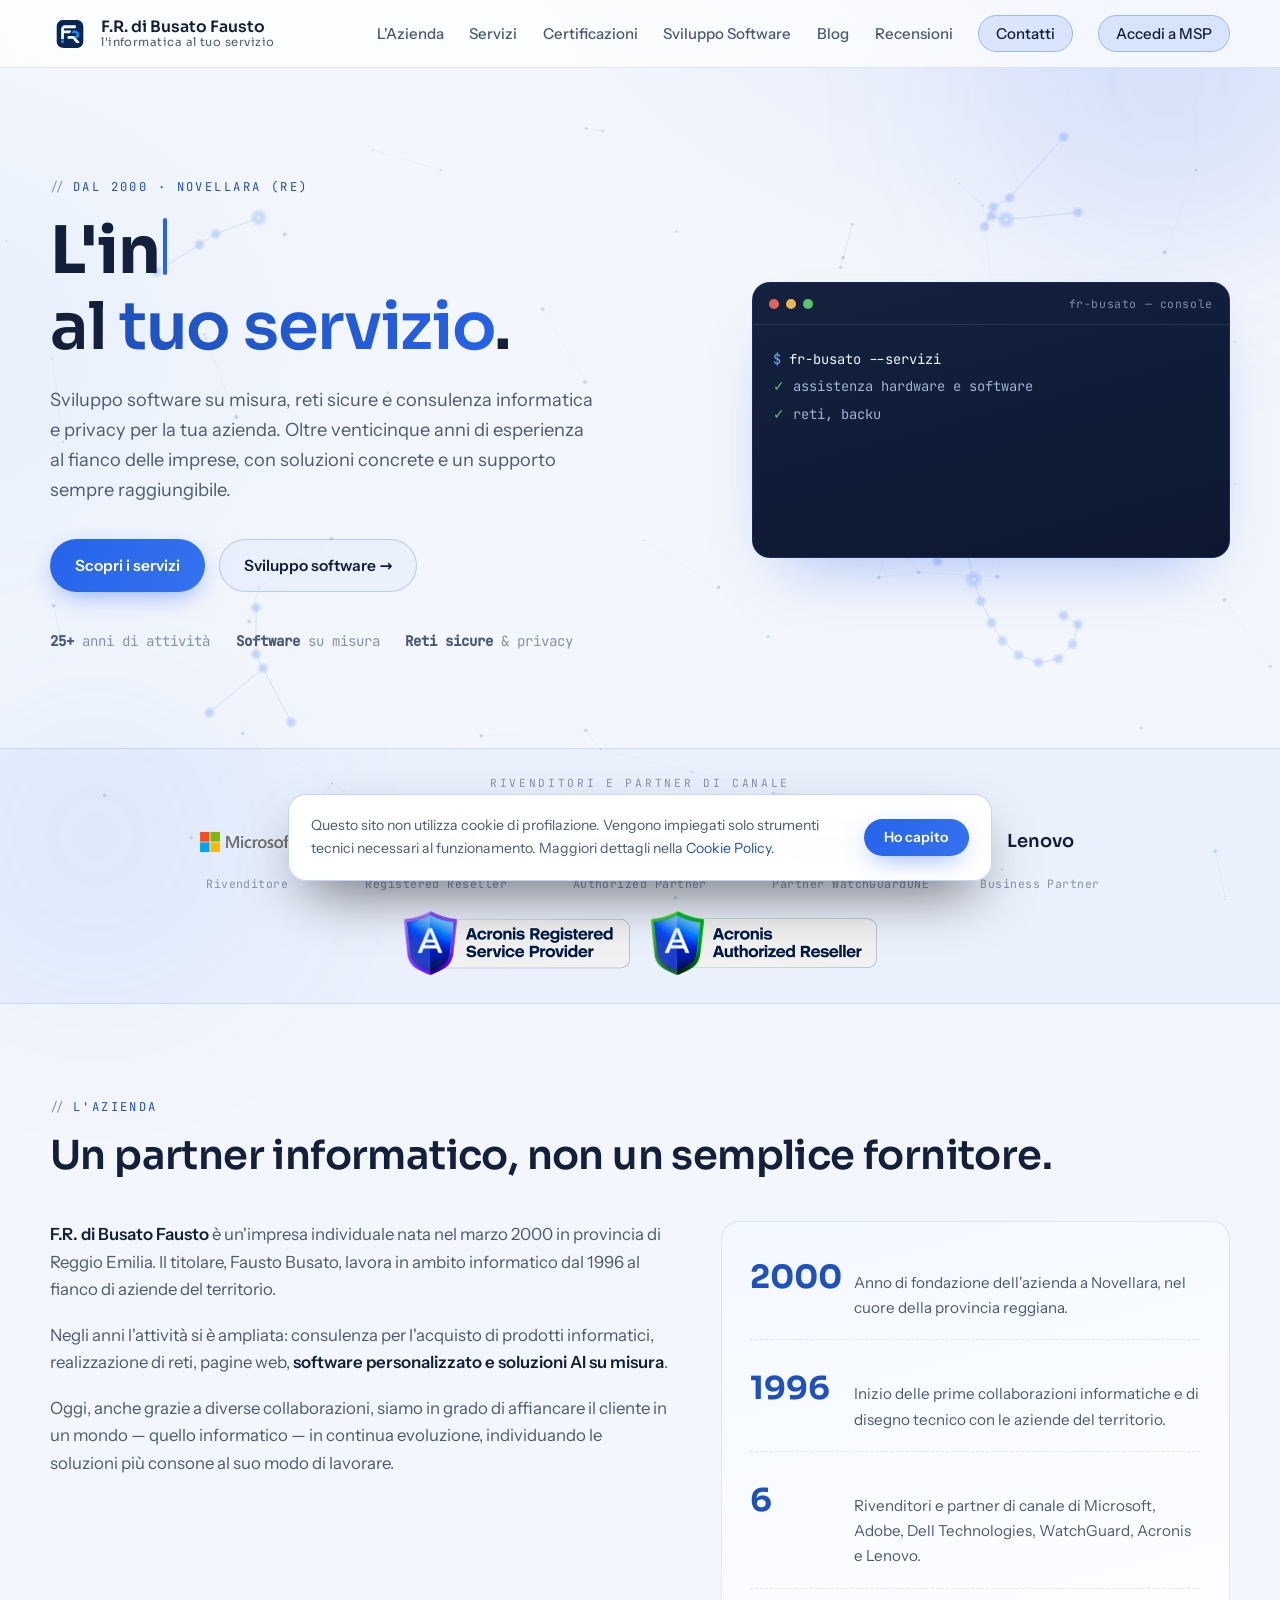
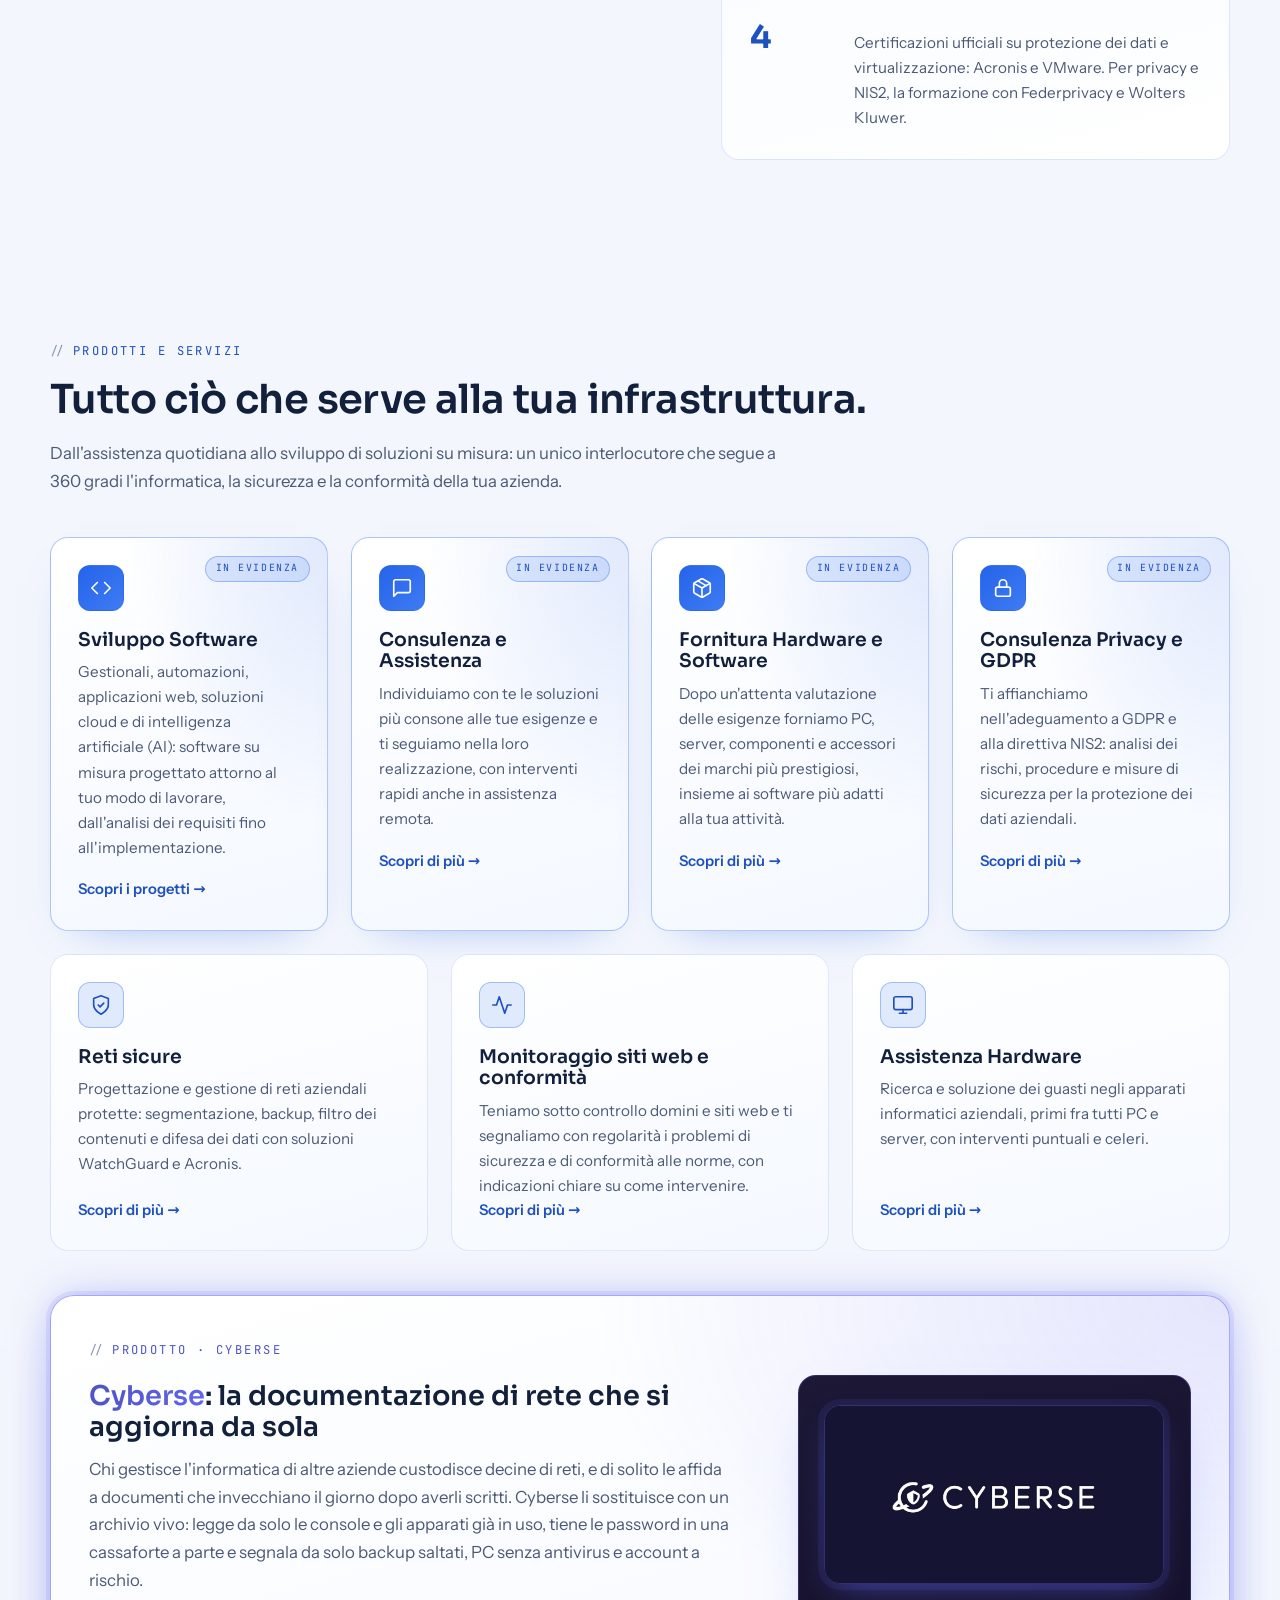
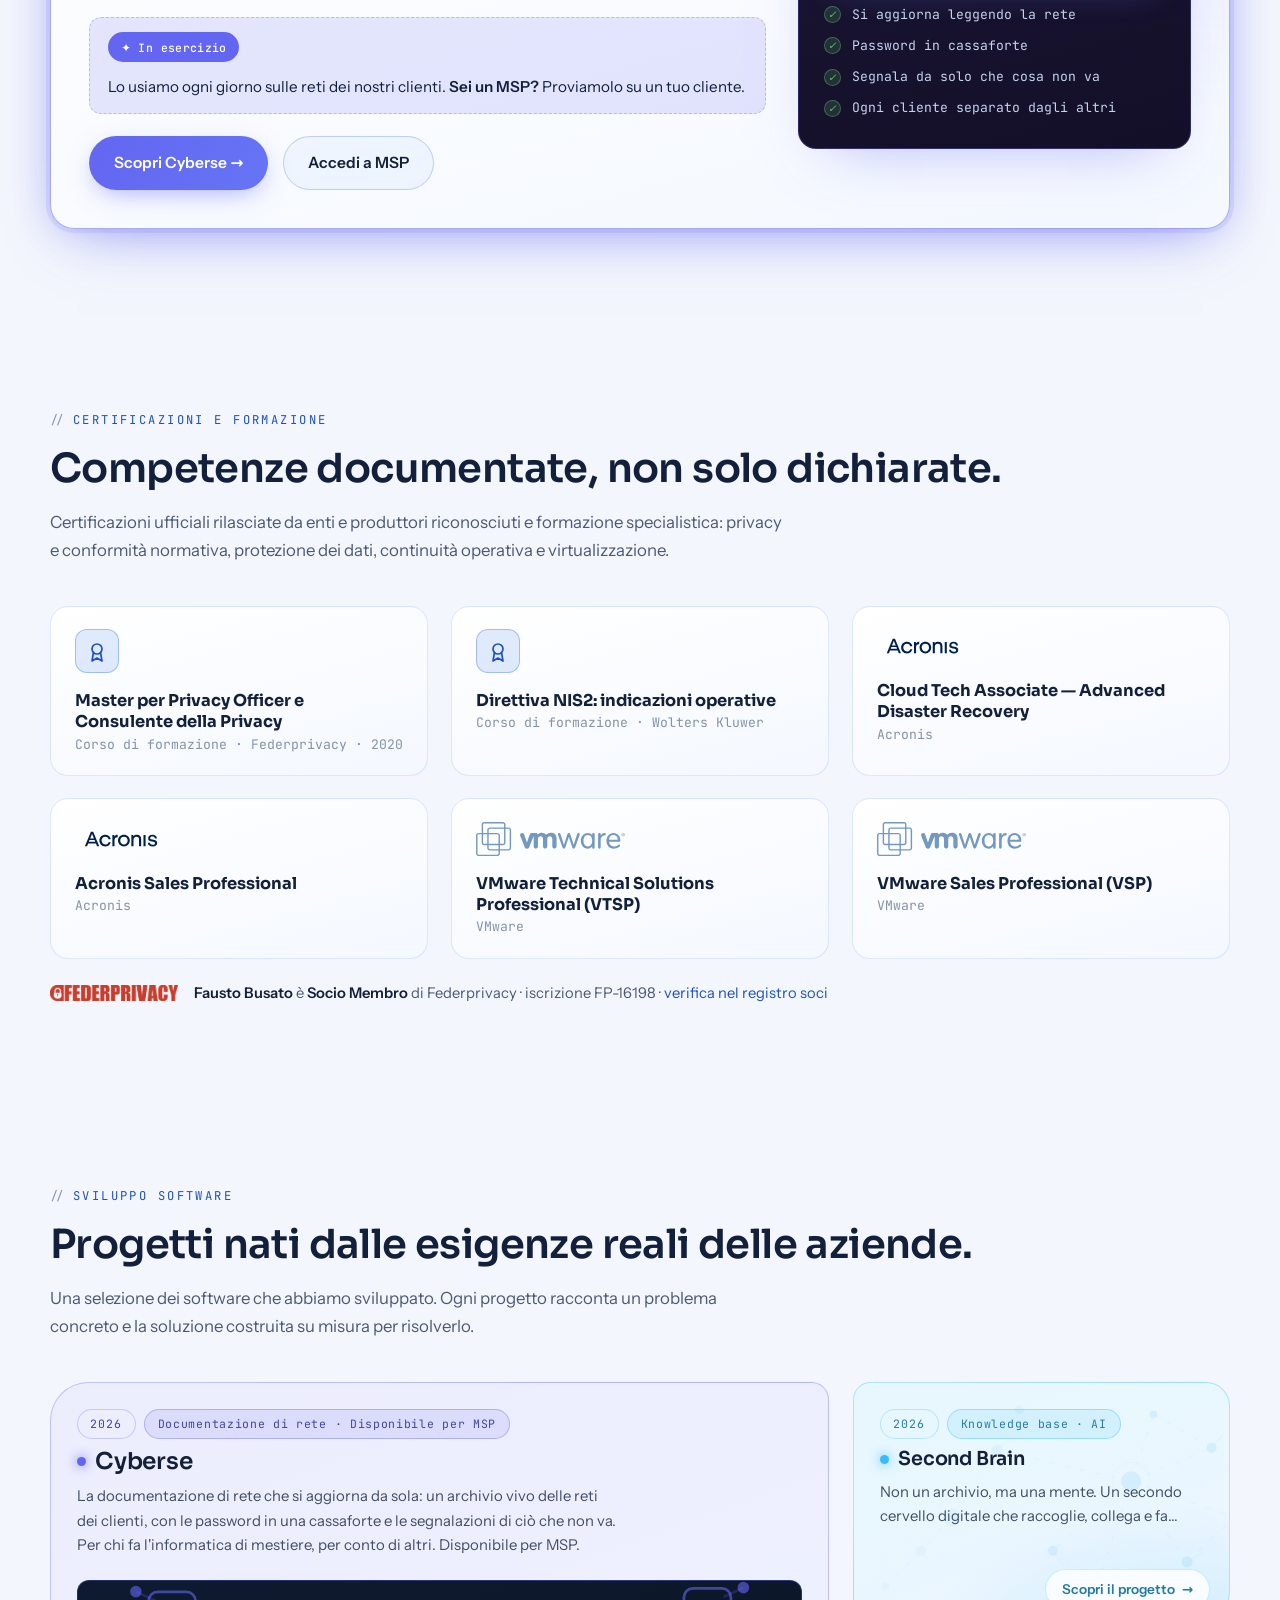
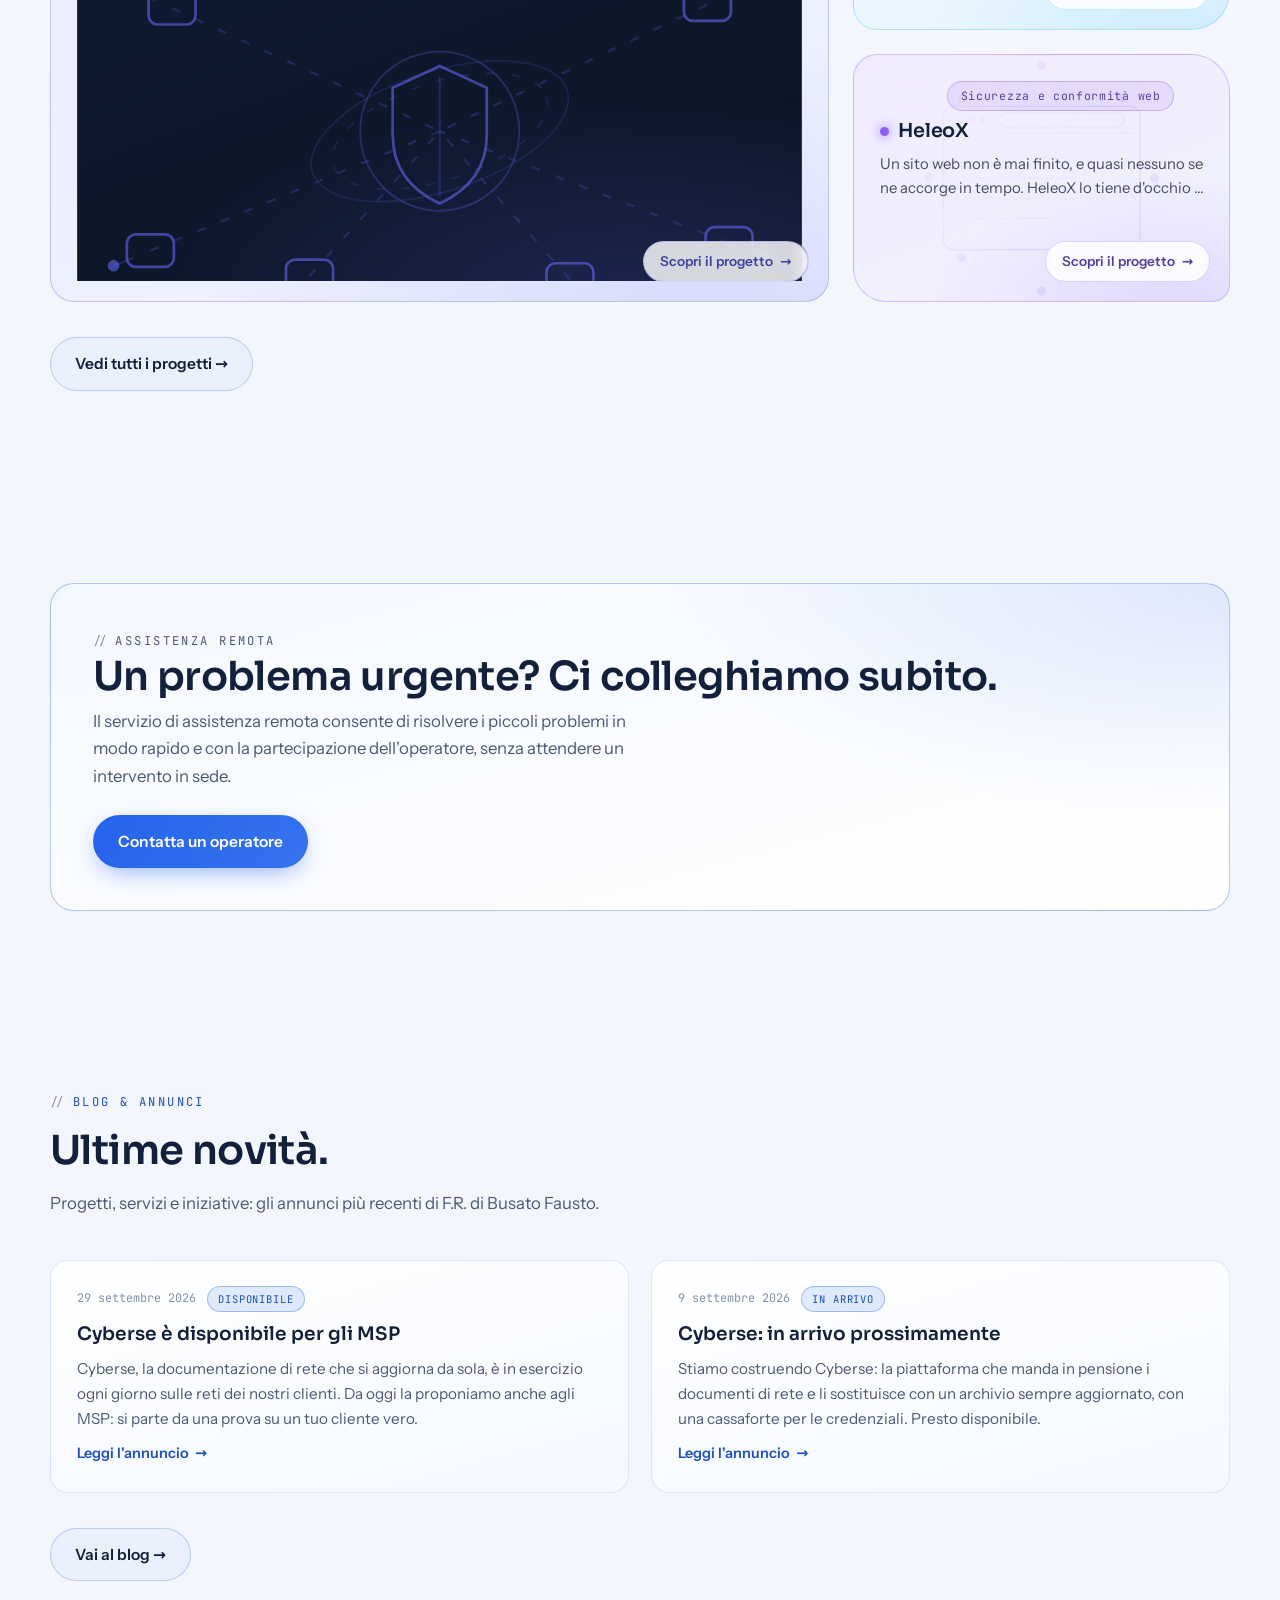
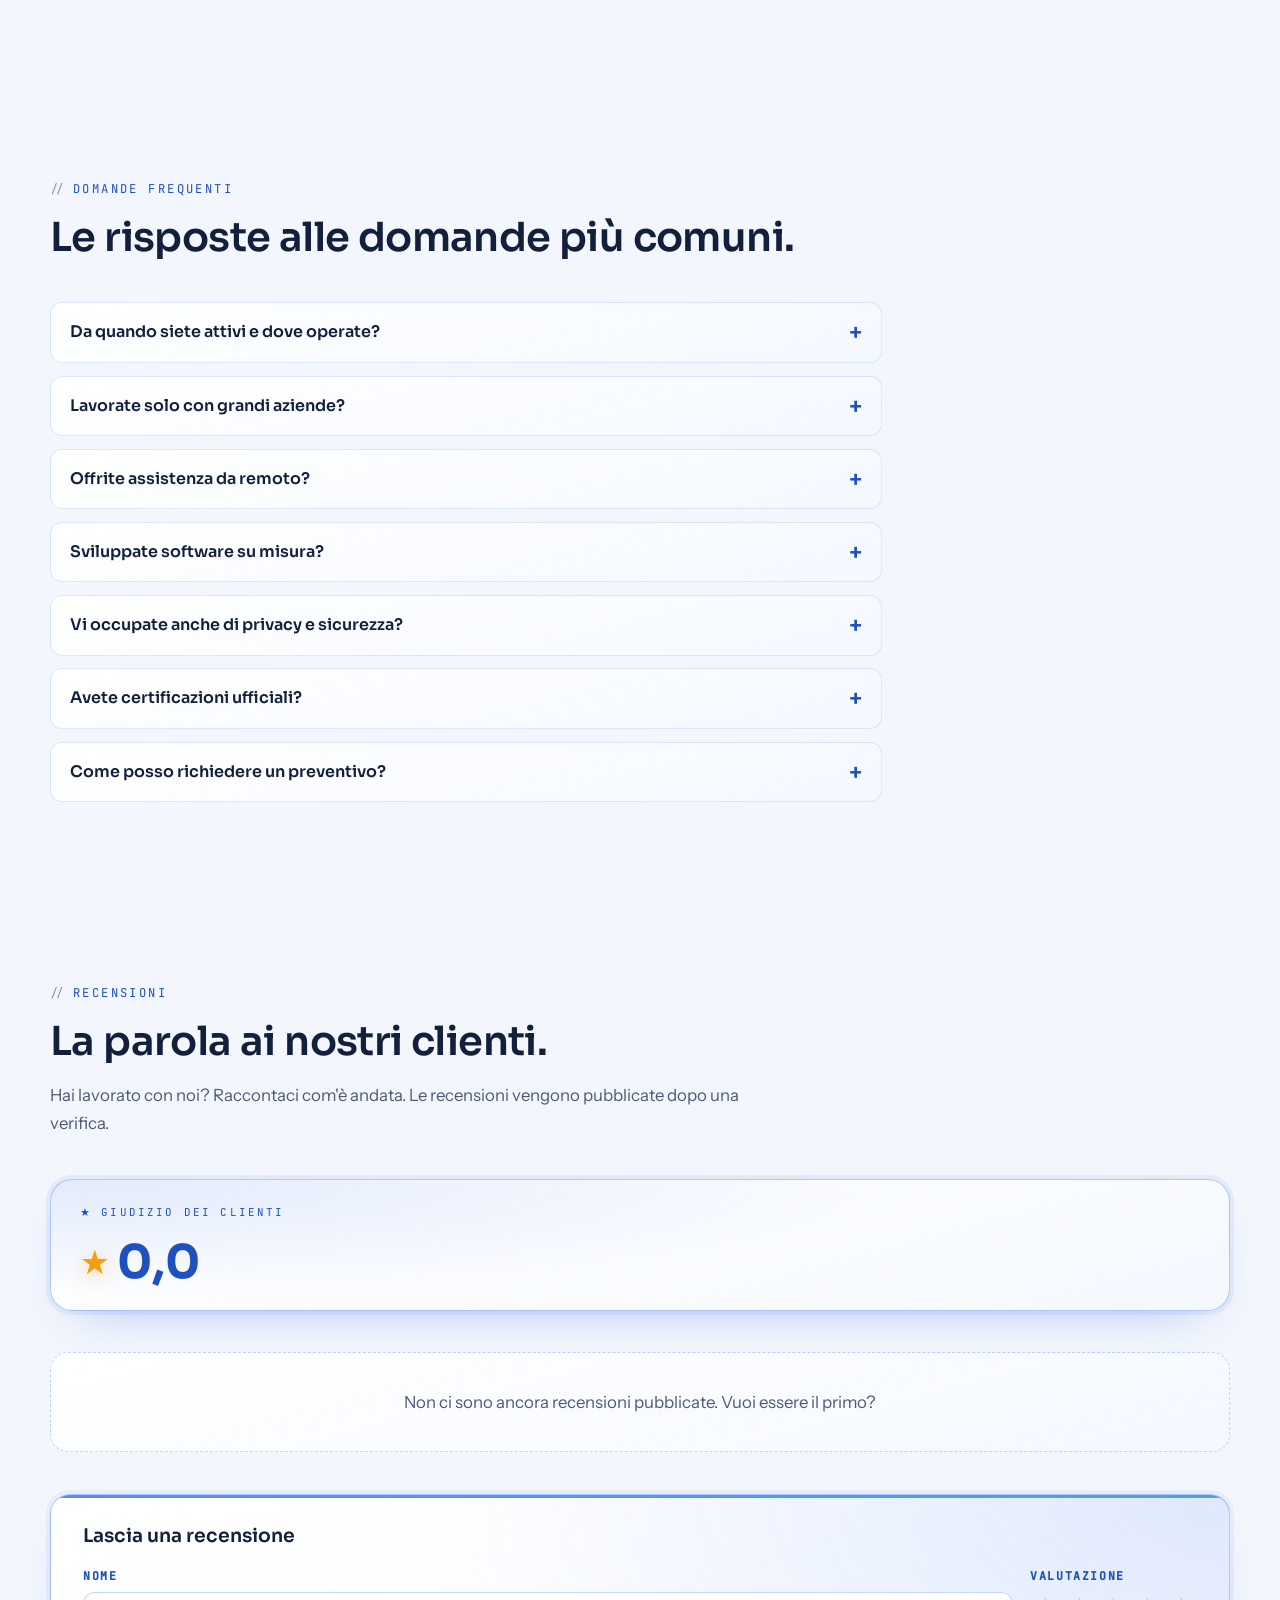
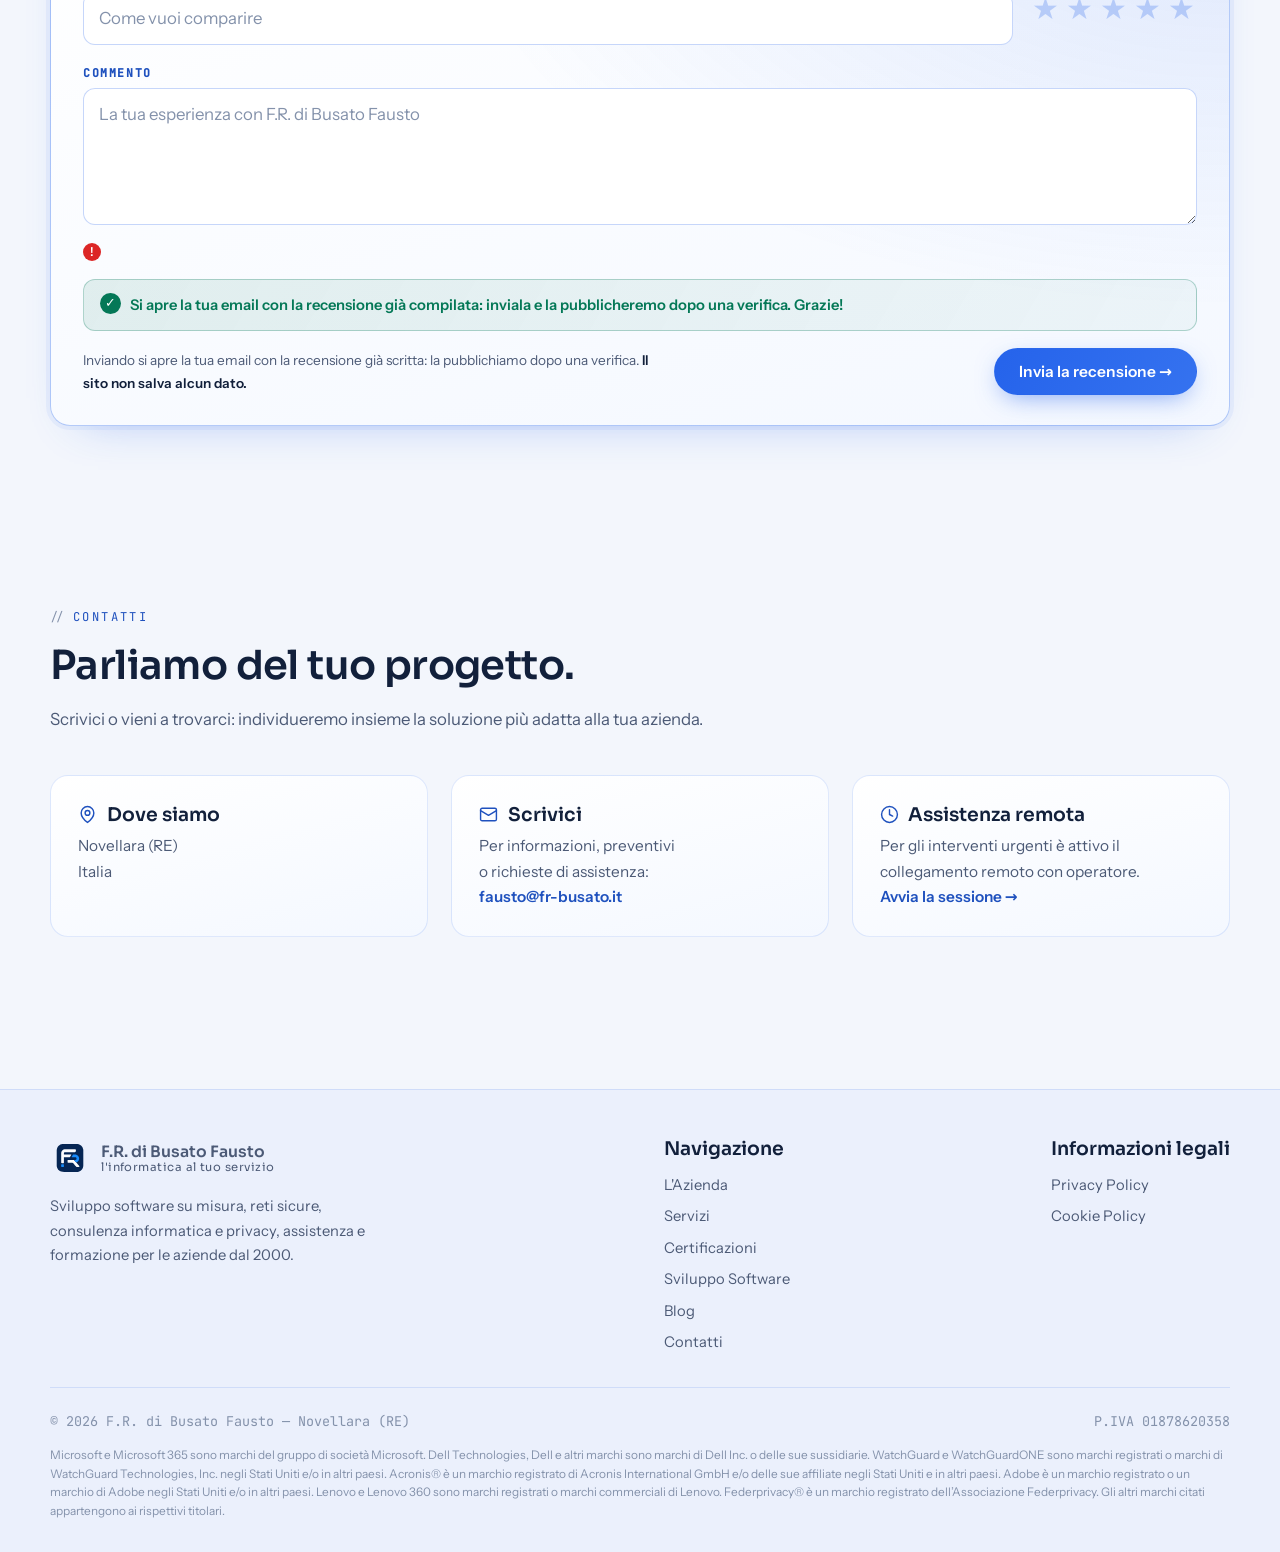
==== index.html @ b096250f "Striscia partner: badge Acronis Authorized Reseller e Adobe - Acronis: accanto a «Registered Service" ====
<!DOCTYPE html>
<html lang="it">
<head>
  <meta charset="UTF-8">
  <meta name="viewport" content="width=device-width, initial-scale=1.0">
  <title>F.R. di Busato Fausto — Software su misura e consulenza informatica · Novellara (RE)</title>
  <meta name="description" content="F.R. di Busato Fausto: sviluppo software su misura, reti sicure, consulenza informatica e privacy (GDPR e NIS2), assistenza e formazione per le aziende dal 2000. Novellara (RE).">
  <link rel="canonical" href="https://www.fr-busato.it/">
  <meta property="og:type" content="website">
  <meta property="og:site_name" content="F.R. di Busato Fausto">
  <meta property="og:locale" content="it_IT">
  <meta property="og:title" content="F.R. di Busato Fausto — L'informatica al tuo servizio">
  <meta property="og:description" content="Sviluppo software su misura, reti sicure, consulenza informatica e privacy (GDPR e NIS2), assistenza e formazione per le aziende dal 2000. Novellara (RE).">
  <meta property="og:url" content="https://www.fr-busato.it/">
  <meta property="og:image" content="https://www.fr-busato.it/assets/img/og-card.jpg">
  <meta property="og:image:width" content="1200">
  <meta property="og:image:height" content="630">
  <meta property="og:image:alt" content="F.R. di Busato Fausto — l'informatica al tuo servizio">
  <meta name="twitter:card" content="summary_large_image">
  <meta name="twitter:title" content="F.R. di Busato Fausto — L'informatica al tuo servizio">
  <meta name="twitter:description" content="Sviluppo software su misura, reti sicure, consulenza informatica e privacy (GDPR e NIS2), assistenza e formazione per le aziende dal 2000.">
  <meta name="twitter:image" content="https://www.fr-busato.it/assets/img/og-card.jpg">
  <link rel="icon" type="image/svg+xml" href="assets/img/favicon.svg">
  <link rel="stylesheet" href="assets/css/style.css">
  <!-- SEO: dati strutturati Schema.org — collegano l'azienda al territorio
       (ricerca locale RE/MO) e ai suoi due marchi. Nessun impatto visivo.
       Cyberse non ha ancora un sito: la voce "url" si aggiunge quando ci sarà. -->
  <script type="application/ld+json">
  {
    "@context": "https://schema.org",
    "@type": "ProfessionalService",
    "@id": "https://www.fr-busato.it/#azienda",
    "name": "F.R. di Busato Fausto",
    "alternateName": "F.R. Informatica",
    "description": "Sviluppo software su misura, reti sicure, consulenza informatica e privacy (GDPR e NIS2), assistenza e formazione per le aziende dal 2000.",
    "url": "https://www.fr-busato.it/",
    "image": "https://www.fr-busato.it/assets/img/og-card.jpg",
    "email": "fausto@fr-busato.it",
    "vatID": "IT01878620358",
    "foundingDate": "2000",
    "address": {
      "@type": "PostalAddress",
      "addressLocality": "Novellara",
      "addressRegion": "RE",
      "postalCode": "42017",
      "addressCountry": "IT"
    },
    "geo": {
      "@type": "GeoCoordinates",
      "latitude": 44.8456,
      "longitude": 10.7312
    },
    "areaServed": [
      { "@type": "AdministrativeArea", "name": "Provincia di Reggio Emilia" },
      { "@type": "AdministrativeArea", "name": "Provincia di Modena" }
    ],
    "knowsAbout": ["Sviluppo software su misura", "Reti aziendali e sicurezza informatica", "GDPR", "NIS2", "Assistenza informatica"],
    "brand": [
      {
        "@type": "Brand",
        "name": "HeleoX",
        "url": "https://www.heleox.it/"
      },
      {
        "@type": "Brand",
        "name": "Cyberse"
      }
    ]
  }
  </script>
</head>
<body>

  <a class="skip-link" href="#contenuto">Vai al contenuto</a>

  <div class="progresso" id="progresso" aria-hidden="true"></div>
  <div class="sfondo" aria-hidden="true"></div>
  <canvas id="bg-canvas" aria-hidden="true"></canvas>
  <div class="orb orb-a" aria-hidden="true"></div>
  <div class="orb orb-b" aria-hidden="true"></div>

  <header class="header">
    <nav class="nav container" aria-label="Navigazione principale">
      <a class="marchio" href="index.html">
        <span class="marchio-logo">F.R.</span>
        <span class="marchio-testo">
          <strong>F.R. di Busato Fausto</strong>
          <span>l'informatica al tuo servizio</span>
        </span>
      </a>
      <button class="nav-toggle" aria-expanded="false" aria-controls="menu" aria-label="Apri il menu">
        <span></span><span></span><span></span>
      </button>
      <ul class="nav-menu" id="menu">
        <li><a href="#azienda">L'Azienda</a></li>
        <li><a href="#servizi">Servizi</a></li>
        <li><a href="#certificazioni">Certificazioni</a></li>
        <li><a href="sviluppo-software.html">Sviluppo Software</a></li>
        <li><a href="blog.html">Blog</a></li>
        <li><a href="#recensioni">Recensioni</a></li>
        <li><a class="nav-cta" href="#contatti">Contatti</a></li>
        <li class="nav-voce-portale"><a class="nav-cta nav-portale" href="https://msp.fr-busato.it/accesso">Accedi a MSP</a></li>
      </ul>
    </nav>
  </header>

  <main id="contenuto">

    <!-- ================= HERO ================= -->
    <section class="hero container">
      <div>
        <p class="eyebrow entra">Dal 2000 · Novellara (RE)</p>
        <h1 class="entra" data-passo="1"><span class="tw-word-h1" id="tw-title-word" aria-hidden="true">L'informatica</span><span class="tw-caret-h1" aria-hidden="true"></span><span class="sr-only">L'informatica</span><br>al <span class="gradiente">tuo servizio</span>.</h1>
        <p class="hero-lead entra" data-passo="2">
          Sviluppo software su misura, reti sicure e consulenza informatica e privacy
          per la tua azienda. Oltre venticinque anni di esperienza al fianco delle imprese,
          con soluzioni concrete e un supporto sempre raggiungibile.
        </p>
        <div class="hero-azioni entra" data-passo="3">
          <a class="btn btn-pieno" href="#servizi">Scopri i servizi</a>
          <a class="btn btn-vuoto" href="sviluppo-software.html">Sviluppo software →</a>
        </div>
        <p class="hero-nota entra" data-passo="4">
          <span><b>25+</b> anni di attività</span>
          <span><b>Software</b> su misura</span>
          <span><b>Reti sicure</b> &amp; privacy</span>
        </p>
      </div>

      <div class="terminale entra" data-passo="5" id="terminale" aria-hidden="true">
        <div class="terminale-barra">
          <i></i><i></i><i></i>
          <em>fr-busato — console</em>
        </div>
        <div class="terminale-corpo" id="term-body"></div>
      </div>
    </section>

    <!-- ================= PARTNER STRISCIA =================
         Regole dei produttori: Second Brain, 01 Tecnica/marchi-dei-partner-punto-di-ingresso.
         - Logo solo dove è concesso, dal file ufficiale e senza modifiche, filtri, forme
           attorno o animazioni: Microsoft (senza licenza solo accanto al logo di un altro
           fornitore con un rapporto simile, qui Acronis) e Acronis.
         - Acronis: un badge per ciascuna delle due posizioni di F.R., Registered Service
           Provider e Authorized Reseller, dal Partner Portal, ridotti in proporzione dai file
           @4x. Contengono il simbolo Acronis, la «A» a doppia barra, e reggono la condizione di
           Microsoft. Livello cambiato → badge nuovo.
         - Dell, WatchGuard (fino al livello Silver) e Lenovo: solo il nome, in testo, finché
           non c'è il logo del livello scaricato dal loro portale partner. Adobe: solo il nome,
           perché a livello Registered la guida del programma non dà alcun logo (il logo di
           livello parte da Certified).
         - Niente link ai siti dei produttori: Dell vieta i marchi come link senza approvazione.
         - Accanto a ciascuno, il rapporto vero col suo nome. -->
    <div class="partner-striscia" id="partner">
      <div class="container">
        <p class="partner-titolo">Rivenditori e partner di canale</p>
        <ul class="partner-elenco" aria-label="Rivenditori e partner di canale">
          <li class="partner">
            <img class="partner-logo" src="assets/img/partner/microsoft-logo.png" alt="Microsoft" width="2008" height="900" decoding="async">
            <span class="partner-rapporto">Rivenditore</span>
          </li>
          <li class="partner">
            <span class="partner-nome">Adobe</span>
            <span class="partner-rapporto">Registered Reseller</span>
          </li>
          <li class="partner">
            <span class="partner-nome">Dell Technologies</span>
            <span class="partner-rapporto">Authorized Partner</span>
          </li>
          <li class="partner">
            <span class="partner-nome">WatchGuard<sup>®</sup></span>
            <span class="partner-rapporto">Partner WatchGuardONE</span>
          </li>
          <li class="partner">
            <span class="partner-nome">Lenovo</span>
            <span class="partner-rapporto">Business Partner</span>
          </li>
          <!-- Acronis in fondo: una voce sola con le due posizioni di F.R. -->
          <li class="partner partner-badge-coppia">
            <img class="partner-badge" src="assets/img/partner/acronis-registered-service-provider.png" alt="Acronis® Registered Service Provider" width="454" height="128" decoding="async">
            <img class="partner-badge" src="assets/img/partner/acronis-authorized-reseller.png" alt="Acronis® Authorized Reseller" width="454" height="128" decoding="async">
          </li>
        </ul>
      </div>
    </div>

    <!-- ================= AZIENDA ================= -->
    <section class="sezione container" id="azienda">
      <div class="sezione-testa rivela">
        <p class="eyebrow">L'Azienda</p>
        <h2>Un partner informatico, non un semplice fornitore.</h2>
      </div>
      <div class="azienda-griglia">
        <div class="azienda-testo rivela">
          <p>
            <strong>F.R. di Busato Fausto</strong> è un'impresa individuale nata nel marzo 2000
            in provincia di Reggio Emilia. Il titolare, Fausto Busato, lavora in ambito informatico dal 1996 al fianco
            di aziende del territorio.
          </p>
          <p>
            Negli anni l'attività si è ampliata: consulenza per l'acquisto di prodotti informatici,
            realizzazione di reti, pagine web, <strong>software personalizzato e soluzioni AI su misura</strong>.
          </p>
          <p>
            Oggi, anche grazie a diverse collaborazioni, siamo in grado di affiancare il cliente
            in un mondo — quello informatico — in continua evoluzione, individuando le soluzioni
            più consone al suo modo di lavorare.
          </p>
        </div>
        <div class="pannello-dati rivela" data-ritardo="1">
          <div class="dato">
            <span class="dato-num" data-conta="2000">2000</span>
            <span class="dato-desc">Anno di fondazione dell'azienda a Novellara, nel cuore della provincia reggiana.</span>
          </div>
          <div class="dato">
            <span class="dato-num" data-conta="1996">1996</span>
            <span class="dato-desc">Inizio delle prime collaborazioni informatiche e di disegno tecnico con le aziende del territorio.</span>
          </div>
          <div class="dato">
            <span class="dato-num" data-conta="6">6</span>
            <span class="dato-desc">Rivenditori e partner di canale di Microsoft, Adobe, Dell Technologies, WatchGuard, Acronis e Lenovo.</span>
          </div>
          <div class="dato">
            <span class="dato-num" data-conta="4">4</span>
            <span class="dato-desc">Certificazioni ufficiali su protezione dei dati e virtualizzazione: Acronis e VMware. Per privacy e NIS2, la formazione con Federprivacy e Wolters Kluwer.</span>
          </div>
        </div>
      </div>
    </section>

    <!-- ================= SERVIZI ================= -->
    <section class="sezione container" id="servizi">
      <div class="sezione-testa rivela">
        <p class="eyebrow">Prodotti e Servizi</p>
        <h2>Tutto ciò che serve alla tua infrastruttura.</h2>
        <p class="sottotitolo">Dall'assistenza quotidiana allo sviluppo di soluzioni su misura: un unico interlocutore che segue a 360 gradi l'informatica, la sicurezza e la conformità della tua azienda.</p>
      </div>

      <!-- Servizi in evidenza -->
      <div class="servizi-evidenza">
        <a class="servizio servizio-focus rivela" href="sviluppo-software.html">
          <span class="servizio-focus-tag">In evidenza</span>
          <div class="servizio-icona" aria-hidden="true">
            <svg viewBox="0 0 24 24" fill="none" stroke="currentColor" stroke-width="1.8" stroke-linecap="round" stroke-linejoin="round"><polyline points="16 18 22 12 16 6"/><polyline points="8 6 2 12 8 18"/></svg>
          </div>
          <h3>Sviluppo Software</h3>
          <p>Gestionali, automazioni, applicazioni web, soluzioni cloud e di intelligenza artificiale (AI): software su misura progettato attorno al tuo modo di lavorare, dall'analisi dei requisiti fino all'implementazione.</p>
          <span class="servizio-link">Scopri i progetti →</span>
        </a>
        <a class="servizio servizio-focus rivela" href="servizio.html?id=consulenza-assistenza" data-ritardo="1">
          <span class="servizio-focus-tag">In evidenza</span>
          <div class="servizio-icona" aria-hidden="true">
            <svg viewBox="0 0 24 24" fill="none" stroke="currentColor" stroke-width="1.8" stroke-linecap="round" stroke-linejoin="round"><path d="M21 15a2 2 0 0 1-2 2H7l-4 4V5a2 2 0 0 1 2-2h14a2 2 0 0 1 2 2z"/></svg>
          </div>
          <h3>Consulenza e Assistenza</h3>
          <p>Individuiamo con te le soluzioni più consone alle tue esigenze e ti seguiamo nella loro realizzazione, con interventi rapidi anche in assistenza remota.</p>
          <span class="servizio-link">Scopri di più →</span>
        </a>
        <a class="servizio servizio-focus rivela" href="servizio.html?id=fornitura-hardware" data-ritardo="2">
          <span class="servizio-focus-tag">In evidenza</span>
          <div class="servizio-icona" aria-hidden="true">
            <svg viewBox="0 0 24 24" fill="none" stroke="currentColor" stroke-width="1.8" stroke-linecap="round" stroke-linejoin="round"><path d="M16.5 9.4 7.55 4.24M21 16V8a2 2 0 0 0-1-1.73l-7-4a2 2 0 0 0-2 0l-7 4A2 2 0 0 0 3 8v8a2 2 0 0 0 1 1.73l7 4a2 2 0 0 0 2 0l7-4A2 2 0 0 0 21 16z"/><path d="M3.27 6.96 12 12.01l8.73-5.05M12 22.08V12"/></svg>
          </div>
          <h3>Fornitura Hardware e Software</h3>
          <p>Dopo un'attenta valutazione delle esigenze forniamo PC, server, componenti e accessori dei marchi più prestigiosi, insieme ai software più adatti alla tua attività.</p>
          <span class="servizio-link">Scopri di più →</span>
        </a>
        <a class="servizio servizio-focus rivela" href="servizio.html?id=privacy-conformita" data-ritardo="3">
          <span class="servizio-focus-tag">In evidenza</span>
          <div class="servizio-icona" aria-hidden="true">
            <svg viewBox="0 0 24 24" fill="none" stroke="currentColor" stroke-width="1.8" stroke-linecap="round" stroke-linejoin="round"><rect x="4" y="11" width="16" height="10" rx="2"/><path d="M8 11V7a4 4 0 0 1 8 0v4"/></svg>
          </div>
          <h3>Consulenza Privacy e GDPR</h3>
          <p>Ti affianchiamo nell'adeguamento a GDPR e alla direttiva NIS2: analisi dei rischi, procedure e misure di sicurezza per la protezione dei dati aziendali.</p>
          <span class="servizio-link">Scopri di più →</span>
        </a>
      </div>

      <!-- Altri servizi -->
      <div class="servizi-secondari">
        <a class="servizio rivela" href="servizio.html?id=reti-sicure">
          <div class="servizio-icona" aria-hidden="true">
            <svg viewBox="0 0 24 24" fill="none" stroke="currentColor" stroke-width="1.8" stroke-linecap="round" stroke-linejoin="round"><path d="M12 22s8-4 8-10V5l-8-3-8 3v7c0 6 8 10 8 10z"/><path d="m9 12 2 2 4-4"/></svg>
          </div>
          <h3>Reti sicure</h3>
          <p>Progettazione e gestione di reti aziendali protette: segmentazione, backup, filtro dei contenuti e difesa dei dati con soluzioni WatchGuard e Acronis.</p>
          <span class="servizio-link">Scopri di più →</span>
        </a>
        <a class="servizio rivela" href="servizio.html?id=privacy-conformita" data-ritardo="1">
          <div class="servizio-icona" aria-hidden="true">
            <svg viewBox="0 0 24 24" fill="none" stroke="currentColor" stroke-width="1.8" stroke-linecap="round" stroke-linejoin="round"><path d="M22 12h-4l-3 9L9 3l-3 9H2"/></svg>
          </div>
          <h3>Monitoraggio siti web e conformità</h3>
          <p>Teniamo sotto controllo domini e siti web e ti segnaliamo con regolarità i problemi di sicurezza e di conformità alle norme, con indicazioni chiare su come intervenire.</p>
          <span class="servizio-link">Scopri di più →</span>
        </a>
        <a class="servizio rivela" href="servizio.html?id=assistenza-hardware" data-ritardo="2">
          <div class="servizio-icona" aria-hidden="true">
            <svg viewBox="0 0 24 24" fill="none" stroke="currentColor" stroke-width="1.8" stroke-linecap="round" stroke-linejoin="round"><rect x="2" y="3" width="20" height="14" rx="2"/><path d="M8 21h8M12 17v4"/></svg>
          </div>
          <h3>Assistenza Hardware</h3>
          <p>Ricerca e soluzione dei guasti negli apparati informatici aziendali, primi fra tutti PC e server, con interventi puntuali e celeri.</p>
          <span class="servizio-link">Scopri di più →</span>
        </a>
      </div>


      <!-- ===== Cyberse: il nostro prodotto per la documentazione di rete =====
           Testi solo su cose costruite e in esercizio (vedi le regole in testa
           a cyberse.html). La scheda completa è cyberse.html -->
      <div class="richiamo rivela">
        <div class="richiamo-testo">
          <p class="eyebrow">Prodotto · Cyberse</p>
          <h3 class="richiamo-titolo"><span class="gradiente">Cyberse</span>: la documentazione di rete che si aggiorna da sola</h3>
          <p>Chi gestisce l'informatica di altre aziende custodisce decine di reti, e di solito le affida a documenti che invecchiano il giorno dopo averli scritti. Cyberse li sostituisce con un archivio vivo: legge da solo le console e gli apparati già in uso, tiene le password in una cassaforte a parte e segnala da solo backup saltati, PC senza antivirus e account a rischio.</p>
          <div class="richiamo-annuncio">
            <span class="richiamo-badge">✦ In esercizio</span>
            <p>Lo usiamo ogni giorno sulle reti dei nostri clienti. <strong>Sei un MSP?</strong> Proviamolo su un tuo cliente.</p>
          </div>
          <div class="richiamo-azioni">
            <a class="btn btn-pieno" href="cyberse.html">Scopri Cyberse →</a>
            <a class="btn btn-vuoto" href="https://msp.fr-busato.it/accesso">Accedi a MSP</a>
          </div>
        </div>
        <div class="richiamo-vetrina" aria-hidden="true">
          <div class="richiamo-marchio">
            <img src="assets/img/cyberse-logo.jpg" alt="Cyberse" width="1200" height="630" decoding="async">
          </div>
          <ul class="richiamo-check">
            <li><i></i>Si aggiorna leggendo la rete</li>
            <li><i></i>Password in cassaforte</li>
            <li><i></i>Segnala da solo che cosa non va</li>
            <li><i></i>Ogni cliente separato dagli altri</li>
          </ul>
        </div>
      </div>

    </section>

    <!-- ================= CERTIFICAZIONI ================= -->
    <section class="sezione container" id="certificazioni" data-cert-sezione hidden>
      <div class="sezione-testa rivela">
        <p class="eyebrow">Certificazioni e formazione</p>
        <h2>Competenze documentate, non solo dichiarate.</h2>
        <p class="sottotitolo">Certificazioni ufficiali rilasciate da enti e produttori riconosciuti e formazione specialistica: privacy e conformità normativa, protezione dei dati, continuità operativa e virtualizzazione.</p>
      </div>
      <div class="certificazioni-griglia rivela" data-ritardo="1"></div>
    </section>

    <!-- ================= SVILUPPO SOFTWARE (anteprima) ================= -->
    <section class="sezione container" id="sviluppo-software">
      <div class="sezione-testa rivela">
        <p class="eyebrow">Sviluppo Software</p>
        <h2>Progetti nati dalle esigenze reali delle aziende.</h2>
        <p class="sottotitolo">Una selezione dei software che abbiamo sviluppato. Ogni progetto racconta un problema concreto e la soluzione costruita su misura per risolverlo.</p>
      </div>
      <div class="bento" id="featured-grid" aria-label="Progetti in evidenza"></div>
      <p style="margin-top:2.2rem" class="rivela">
        <a class="btn btn-vuoto" href="sviluppo-software.html">Vedi tutti i progetti →</a>
      </p>

    </section>

    <!-- ================= ASSISTENZA REMOTA ================= -->
    <section class="sezione container">
      <div class="callout rivela">
        <div>
          <p class="eyebrow">Assistenza Remota</p>
          <h2>Un problema urgente? Ci colleghiamo subito.</h2>
          <p>Il servizio di assistenza remota consente di risolvere i piccoli problemi in modo rapido e con la partecipazione dell'operatore, senza attendere un intervento in sede.</p>
        </div>
        <a class="btn btn-pieno" href="https://logins.livecare.net/liveletexecustomunified/DDG7D1416OT0S9K1" target="_blank" rel="noopener noreferrer">Contatta un operatore</a>
      </div>
    </section>

    <!-- ================= BLOG / ANNUNCI ================= -->
    <section class="sezione container" id="blog">
      <div class="sezione-testa rivela">
        <p class="eyebrow">Blog &amp; Annunci</p>
        <h2>Ultime novità.</h2>
        <p class="sottotitolo">Progetti, servizi e iniziative: gli annunci più recenti di F.R. di Busato Fausto.</p>
      </div>
      <div class="blog-griglia blog-anteprima" id="blog-anteprima" data-limite="2" aria-label="Ultimi annunci"></div>
      <p class="blog-vuoto" id="blog-vuoto" hidden></p>
      <p style="margin-top:2.2rem" class="rivela">
        <a class="btn btn-vuoto" href="blog.html">Vai al blog →</a>
      </p>
    </section>

    <!-- ================= FAQ ================= -->
    <section class="sezione container" id="faq">
      <div class="sezione-testa rivela">
        <p class="eyebrow">Domande frequenti</p>
        <h2>Le risposte alle domande più comuni.</h2>
      </div>
      <div class="faq rivela">
        <details class="faq-item">
          <summary>Da quando siete attivi e dove operate?</summary>
          <p>Siamo attivi dal 2000, con sede a Novellara (RE). Lavoriamo al fianco delle aziende del territorio reggiano e non solo, anche da remoto.</p>
        </details>
        <details class="faq-item">
          <summary>Lavorate solo con grandi aziende?</summary>
          <p>No. Ci rivolgiamo soprattutto a piccole e medie imprese, studi professionali e attività che cercano un riferimento informatico affidabile.</p>
        </details>
        <details class="faq-item">
          <summary>Offrite assistenza da remoto?</summary>
          <p>Sì. Per gli interventi urgenti ci colleghiamo subito al tuo computer, con il tuo consenso e la partecipazione dell'operatore.</p>
        </details>
        <details class="faq-item">
          <summary>Sviluppate software su misura?</summary>
          <p>Sì. Realizziamo gestionali, automazioni e applicazioni web e cloud costruite sulle esigenze reali della tua azienda.</p>
        </details>
        <details class="faq-item">
          <summary>Vi occupate anche di privacy e sicurezza?</summary>
          <p>Sì. Ci occupiamo di reti sicure, adeguamento a GDPR e NIS2 e monitoraggio di siti e domini per sicurezza e conformità.</p>
        </details>
        <details class="faq-item">
          <summary>Avete certificazioni ufficiali?</summary>
          <p>Sì: certificazioni sulla protezione dei dati e il disaster recovery (Acronis) e sulla virtualizzazione (VMware). Per la privacy e la NIS2, Fausto Busato ha frequentato il Master per Privacy Officer e Consulente della Privacy di Federprivacy, di cui è Socio Membro, e il corso «Direttiva NIS2: indicazioni operative» di Wolters Kluwer. Le trovi tutte nella sezione <a href="#certificazioni">Certificazioni</a>.</p>
        </details>
        <details class="faq-item">
          <summary>Come posso richiedere un preventivo?</summary>
          <p>Scrivici a <a href="mailto:fausto@fr-busato.it">fausto@fr-busato.it</a> o vieni a trovarci: valuteremo insieme la soluzione più adatta, senza impegno.</p>
        </details>
      </div>
    </section>

    <!-- ================= RECENSIONI ================= -->
    <!-- Le recensioni mostrate vivono in assets/data/recensioni.json (curate:
         pubblichi solo quelle approvate). Il form NON salva nulla e non
         traccia: compone un'email precompilata verso fausto@fr-busato.it.
         Logica in assets/js/recensioni.js. -->
    <section class="sezione container" id="recensioni">
      <div class="sezione-testa rivela">
        <p class="eyebrow">Recensioni</p>
        <h2>La parola ai nostri clienti.</h2>
        <p class="sottotitolo">Hai lavorato con noi? Raccontaci com'è andata. Le recensioni vengono pubblicate dopo una verifica.</p>
      </div>

      <!-- Riepilogo media: nascosto finché non c'è almeno una recensione -->
      <div class="recensioni-riepilogo rivela" id="recensioni-riepilogo" hidden>
        <span class="recensioni-media" id="recensioni-media">0,0</span>
        <span class="recensioni-media-stelle" id="recensioni-media-stelle" aria-hidden="true"></span>
        <span class="recensioni-conteggio" id="recensioni-conteggio"></span>
      </div>

      <div class="recensioni-griglia" id="recensioni-griglia" aria-label="Recensioni dei clienti"></div>
      <p class="recensioni-vuoto" id="recensioni-vuoto" hidden>Non ci sono ancora recensioni pubblicate. Vuoi essere il primo?</p>

      <!-- Form: lascia una recensione (compone un'email, non salva dati) -->
      <div class="recensione-form-box rivela">
        <h3>Lascia una recensione</h3>
        <form class="recensione-form" id="recensione-form" novalidate>
          <div class="rec-riga">
            <label class="rec-campo" for="rec-nome">
              <span>Nome</span>
              <input type="text" id="rec-nome" name="nome" maxlength="60" placeholder="Come vuoi comparire" autocomplete="name" required>
            </label>
            <div class="rec-campo rec-stelle-campo">
              <span class="rec-etichetta">Valutazione</span>
              <div class="rec-stelle-input" id="rec-stelle-input" role="radiogroup" aria-label="Valutazione da 1 a 5 stelle"></div>
            </div>
          </div>
          <label class="rec-campo" for="rec-commento">
            <span>Commento</span>
            <textarea id="rec-commento" name="commento" rows="4" maxlength="600" placeholder="La tua esperienza con F.R. di Busato Fausto" required></textarea>
          </label>
          <p class="rec-errore" id="rec-errore" role="alert" hidden></p>
          <p class="rec-ok" id="rec-ok" hidden>Si apre la tua email con la recensione già compilata: inviala e la pubblicheremo dopo una verifica. Grazie!</p>
          <div class="rec-piede">
            <p class="rec-nota">Inviando si apre la tua email con la recensione già scritta: la pubblichiamo dopo una verifica. <strong>Il sito non salva alcun dato.</strong></p>
            <button type="submit" class="btn btn-pieno">Invia la recensione →</button>
          </div>
        </form>
      </div>
    </section>

    <!-- ================= CONTATTI ================= -->
    <section class="sezione container" id="contatti">
      <div class="sezione-testa rivela">
        <p class="eyebrow">Contatti</p>
        <h2>Parliamo del tuo progetto.</h2>
        <p class="sottotitolo">Scrivici o vieni a trovarci: individueremo insieme la soluzione più adatta alla tua azienda.</p>
      </div>
      <div class="contatti-griglia">
        <div class="contatto rivela">
          <h3>
            <svg viewBox="0 0 24 24" fill="none" stroke="currentColor" stroke-width="1.8" stroke-linecap="round" stroke-linejoin="round" aria-hidden="true"><path d="M20 10c0 6-8 12-8 12S4 16 4 10a8 8 0 0 1 16 0z"/><circle cx="12" cy="10" r="3"/></svg>
            Dove siamo
          </h3>
          <p>Novellara (RE)<br>Italia</p>
        </div>
        <div class="contatto rivela" data-ritardo="1">
          <h3>
            <svg viewBox="0 0 24 24" fill="none" stroke="currentColor" stroke-width="1.8" stroke-linecap="round" stroke-linejoin="round" aria-hidden="true"><rect x="2" y="4" width="20" height="16" rx="2"/><path d="m22 7-10 6L2 7"/></svg>
            Scrivici
          </h3>
          <p>Per informazioni, preventivi<br>o richieste di assistenza:<br><a href="mailto:fausto@fr-busato.it">fausto@fr-busato.it</a></p>
        </div>
        <div class="contatto rivela" data-ritardo="2">
          <h3>
            <svg viewBox="0 0 24 24" fill="none" stroke="currentColor" stroke-width="1.8" stroke-linecap="round" stroke-linejoin="round" aria-hidden="true"><circle cx="12" cy="12" r="10"/><polyline points="12 6 12 12 16 14"/></svg>
            Assistenza remota
          </h3>
          <p>Per gli interventi urgenti è attivo il collegamento remoto con operatore.<br><a href="https://logins.livecare.net/liveletexecustomunified/DDG7D1416OT0S9K1" target="_blank" rel="noopener noreferrer">Avvia la sessione →</a></p>
        </div>
      </div>
    </section>

  </main>

  <!-- ================= FOOTER ================= -->
  <footer class="footer">
    <div class="container">
      <div class="footer-griglia">
        <div class="footer-col">
          <a class="marchio" href="index.html">
            <span class="marchio-logo">F.R.</span>
            <span class="marchio-testo">
              <strong>F.R. di Busato Fausto</strong>
              <span>l'informatica al tuo servizio</span>
            </span>
          </a>
          <p style="max-width:22rem; margin-top:1rem;">Sviluppo software su misura, reti sicure, consulenza informatica e privacy, assistenza e formazione per le aziende dal 2000.</p>
        </div>
        <div class="footer-col">
          <h3>Navigazione</h3>
          <ul>
            <li><a href="index.html#azienda">L'Azienda</a></li>
            <li><a href="index.html#servizi">Servizi</a></li>
            <li><a href="index.html#certificazioni">Certificazioni</a></li>
            <li><a href="sviluppo-software.html">Sviluppo Software</a></li>
            <li><a href="blog.html">Blog</a></li>
            <li><a href="index.html#contatti">Contatti</a></li>
          </ul>
        </div>
        <div class="footer-col">
          <h3>Informazioni legali</h3>
          <ul>
            <li><a href="privacy.html">Privacy Policy</a></li>
            <li><a href="cookie-policy.html">Cookie Policy</a></li>
          </ul>
        </div>
      </div>
      <div class="footer-legale">
        <span>© <span id="anno-corrente"></span> F.R. di Busato Fausto — Novellara (RE)</span>
        <span>P.IVA 01878620358</span>
      </div>
      <p class="footer-marchi">Microsoft e Microsoft 365 sono marchi del gruppo di società Microsoft. Dell Technologies, Dell e altri marchi sono marchi di Dell Inc. o delle sue sussidiarie. WatchGuard e WatchGuardONE sono marchi registrati o marchi di WatchGuard Technologies, Inc. negli Stati Uniti e/o in altri paesi. Acronis® è un marchio registrato di Acronis International GmbH e/o delle sue affiliate negli Stati Uniti e in altri paesi. Adobe è un marchio registrato o un marchio di Adobe negli Stati Uniti e/o in altri paesi. Lenovo e Lenovo 360 sono marchi registrati o marchi commerciali di Lenovo. Federprivacy® è un marchio registrato dell’Associazione Federprivacy. Gli altri marchi citati appartengono ai rispettivi titolari.</p>
    </div>
  </footer>

  <!-- ================= POP-UP ANNUNCIO ================= -->
  <dialog class="annuncio-modal" id="annuncio-modal" aria-labelledby="annuncio-modal-titolo">
    <button class="annuncio-modal-chiudi" type="button" aria-label="Chiudi">&times;</button>
    <div class="annuncio-meta">
      <span class="annuncio-data annuncio-modal-data"></span>
      <span class="annuncio-tag annuncio-modal-tag"></span>
    </div>
    <h2 class="annuncio-modal-titolo" id="annuncio-modal-titolo"></h2>
    <div class="annuncio-modal-corpo"></div>
    <a class="btn btn-pieno annuncio-modal-link" href="#" hidden></a>
  </dialog>

  <!-- ================= AVVISO COOKIE ================= -->
  <div class="avviso-cookie" id="avviso-cookie" role="region" aria-label="Informativa sui cookie" hidden>
    <p>Questo sito non utilizza cookie di profilazione. Vengono impiegati solo strumenti tecnici necessari al funzionamento. Maggiori dettagli nella <a href="cookie-policy.html">Cookie Policy</a>.</p>
    <button class="btn btn-pieno" id="chiudi-cookie">Ho capito</button>
  </div>

  <script src="assets/js/progetti.js"></script>
  <script src="assets/js/motivi.js"></script>
  <script src="assets/js/portfolio.js"></script>
  <script src="assets/js/blog.js"></script>
  <script src="assets/js/servizi-dati.js"></script>
  <script src="assets/js/certificazioni.js"></script>
  <script src="assets/js/recensioni.js"></script>
  <script src="assets/js/main.js"></script>
</body>
</html>
---- assets/css/style.css ----
/* ============================================================
   F.R. di Busato Fausto — stile principale
   Tema: chiaro + blu moderno, luminoso ed elegante
   ============================================================ */

/* ------------------------------------------------------------
   Caratteri ospitati in locale (assets/fonts/, SIL OFL 1.1).
   Sono gli stessi file variabili che serviva Google Fonts, divisi
   come lì in latin + latin-ext: il browser scarica latin-ext solo
   se una pagina contiene un carattere di quell'intervallo.
   Gli intervalli di peso sono quelli caricati prima da Google
   (Sora 400-700, Instrument Sans 400-600, JetBrains Mono 400-500):
   un peso richiesto fuori intervallo cade sul più vicino, come prima.
   ------------------------------------------------------------ */
@font-face{
  font-family:"Sora"; font-style:normal; font-weight:400 700; font-display:swap;
  src:url("../fonts/sora-latin.woff2") format("woff2");
  unicode-range:U+0000-00FF, U+0131, U+0152-0153, U+02BB-02BC, U+02C6, U+02DA, U+02DC, U+0304, U+0308, U+0329, U+2000-206F, U+20AC, U+2122, U+2191, U+2193, U+2212, U+2215, U+FEFF, U+FFFD;
}
@font-face{
  font-family:"Sora"; font-style:normal; font-weight:400 700; font-display:swap;
  src:url("../fonts/sora-latin-ext.woff2") format("woff2");
  unicode-range:U+0100-02BA, U+02BD-02C5, U+02C7-02CC, U+02CE-02D7, U+02DD-02FF, U+0304, U+0308, U+0329, U+1D00-1DBF, U+1E00-1E9F, U+1EF2-1EFF, U+2020, U+20A0-20AB, U+20AD-20C0, U+2113, U+2C60-2C7F, U+A720-A7FF;
}
@font-face{
  font-family:"Instrument Sans"; font-style:normal; font-weight:400 600; font-display:swap;
  src:url("../fonts/instrument-sans-latin.woff2") format("woff2");
  unicode-range:U+0000-00FF, U+0131, U+0152-0153, U+02BB-02BC, U+02C6, U+02DA, U+02DC, U+0304, U+0308, U+0329, U+2000-206F, U+20AC, U+2122, U+2191, U+2193, U+2212, U+2215, U+FEFF, U+FFFD;
}
@font-face{
  font-family:"Instrument Sans"; font-style:normal; font-weight:400 600; font-display:swap;
  src:url("../fonts/instrument-sans-latin-ext.woff2") format("woff2");
  unicode-range:U+0100-02BA, U+02BD-02C5, U+02C7-02CC, U+02CE-02D7, U+02DD-02FF, U+0304, U+0308, U+0329, U+1D00-1DBF, U+1E00-1E9F, U+1EF2-1EFF, U+2020, U+20A0-20AB, U+20AD-20C0, U+2113, U+2C60-2C7F, U+A720-A7FF;
}
@font-face{
  font-family:"JetBrains Mono"; font-style:normal; font-weight:400 500; font-display:swap;
  src:url("../fonts/jetbrains-mono-latin.woff2") format("woff2");
  unicode-range:U+0000-00FF, U+0131, U+0152-0153, U+02BB-02BC, U+02C6, U+02DA, U+02DC, U+0304, U+0308, U+0329, U+2000-206F, U+20AC, U+2122, U+2191, U+2193, U+2212, U+2215, U+FEFF, U+FFFD;
}
@font-face{
  font-family:"JetBrains Mono"; font-style:normal; font-weight:400 500; font-display:swap;
  src:url("../fonts/jetbrains-mono-latin-ext.woff2") format("woff2");
  unicode-range:U+0100-02BA, U+02BD-02C5, U+02C7-02CC, U+02CE-02D7, U+02DD-02FF, U+0304, U+0308, U+0329, U+1D00-1DBF, U+1E00-1E9F, U+1EF2-1EFF, U+2020, U+20A0-20AB, U+20AD-20C0, U+2113, U+2C60-2C7F, U+A720-A7FF;
}

:root{
  --bg:        #f3f6fc;
  --bg-2:      #eaf1fb;
  --surface:   #ffffff;
  --surface-2: #f4f8ff;
  --line:      rgba(37,99,235,.14);
  --line-forte:rgba(37,99,235,.26);
  --text:      #12203b;
  --muted:     #4c5a76;
  --faint:     #8492ab;

  /* Accento: le pagine progetto lo sovrascrivono via JS */
  --accent:    #2563eb;
  --accent-2:  color-mix(in srgb, var(--accent) 78%, #0a1220);
  --accent-soft: color-mix(in srgb, var(--accent) 13%, transparent);
  --accent-line: color-mix(in srgb, var(--accent) 34%, transparent);

  --font-display: "Sora", "Segoe UI", system-ui, sans-serif;
  --font-body: "Instrument Sans", "Segoe UI", system-ui, sans-serif;
  --font-mono: "JetBrains Mono", "Cascadia Code", Consolas, monospace;

  --radius: 18px;
  --radius-sm: 12px;
  --maxw: 1180px;
}

*,
*::before,
*::after{ box-sizing:border-box; }

html{ scroll-behavior:smooth; }

body{
  margin:0;
  background:var(--bg);
  color:var(--text);
  font-family:var(--font-body);
  font-size:1.05rem;
  line-height:1.65;
  -webkit-font-smoothing:antialiased;
  overflow-x:hidden;
}

img{ max-width:100%; display:block; }

a{ color:var(--accent-2); text-decoration:none; }
a:hover{ text-decoration:underline; }

::selection{ background:var(--accent); color:#ffffff; }

:focus-visible{
  outline:2px solid var(--accent);
  outline-offset:3px;
  border-radius:4px;
}

.skip-link{
  position:absolute; left:-9999px; top:0;
  background:var(--accent); color:#ffffff;
  padding:.6rem 1rem; z-index:200; border-radius:0 0 8px 0;
  font-weight:600;
}
.skip-link:focus{ left:0; }

.container{
  width:min(100% - 2.5rem, var(--maxw));
  margin-inline:auto;
}

/* ------------------------------------------------------------
   Sfondo animato
   ------------------------------------------------------------ */
.sfondo{
  position:fixed; inset:0; z-index:-2;
  background:
    radial-gradient(60rem 40rem at 85% -10%, rgba(37,99,235,.10), transparent 60%),
    radial-gradient(50rem 36rem at -10% 40%, rgba(96,165,250,.10), transparent 60%),
    var(--bg);
}
#bg-canvas{
  position:fixed; inset:0; z-index:-1;
  width:100%; height:100%;
  opacity:.55;
}
.orb{
  position:fixed; z-index:-1; border-radius:50%;
  filter:blur(90px); opacity:.35; pointer-events:none;
}
.orb-a{
  width:34rem; height:34rem; top:-12rem; right:-10rem;
  background:radial-gradient(circle, rgba(37,99,235,.40), transparent 70%);
  animation:deriva-a 26s ease-in-out infinite alternate;
}
.orb-b{
  width:28rem; height:28rem; bottom:-10rem; left:-8rem;
  background:radial-gradient(circle, rgba(96,165,250,.42), transparent 70%);
  animation:deriva-b 32s ease-in-out infinite alternate;
}
@keyframes deriva-a{ from{ transform:translate(0,0);} to{ transform:translate(-6rem,5rem);} }
@keyframes deriva-b{ from{ transform:translate(0,0);} to{ transform:translate(5rem,-4rem);} }

/* ------------------------------------------------------------
   Header / navigazione
   ------------------------------------------------------------ */
.header{
  position:sticky; top:0; z-index:100;
  backdrop-filter:blur(14px);
  -webkit-backdrop-filter:blur(14px);
  background:rgba(255,255,255,.72);
  border-bottom:1px solid var(--line);
}
.nav{
  display:flex; align-items:center; justify-content:space-between;
  gap:1rem; padding:.85rem 0;
}
.marchio{
  display:flex; align-items:center; gap:.7rem;
  color:var(--text); font-family:var(--font-display);
}
.marchio:hover{ text-decoration:none; }
.marchio-logo{
  width:40px; height:40px; flex:none;
  background:url("../img/favicon.svg") center / contain no-repeat;
  font-size:0; color:transparent;
}
.marchio-testo{ line-height:1.15; }
.marchio-testo strong{ display:block; font-size:.98rem; font-weight:600; }
.marchio-testo span{ display:block; font-size:.72rem; color:var(--muted); letter-spacing:.04em; }

/* Titolo "terminale": scrive di continuo "L'informatica" con cursore */
.tw-word-h1{ font-weight:700; }
.tw-caret-h1{
  display:inline-block; width:.06em; min-width:3px; height:.86em;
  margin-left:.05em; border-radius:2px;
  background:var(--accent); vertical-align:-.02em;
  animation:lampeggia 1s steps(1) infinite;
}
.sr-only{
  position:absolute; width:1px; height:1px; padding:0; margin:-1px;
  overflow:hidden; clip:rect(0 0 0 0); white-space:nowrap; border:0;
}

.nav-menu{
  display:flex; align-items:center; gap:1.6rem;
  list-style:none; margin:0; padding:0;
}
.nav-menu a{
  color:var(--muted); font-size:.94rem; font-weight:500; white-space:nowrap;
  transition:color .2s ease;
}
.nav-menu a:hover{ color:var(--text); text-decoration:none; }
.nav-menu a.attivo{ color:var(--accent-2); }
.nav-cta{
  padding:.5rem 1.05rem; border-radius:999px;
  border:1px solid var(--accent-line);
  color:var(--text) !important;
  background:var(--accent-soft);
  transition:background .2s ease, border-color .2s ease;
}
.nav-cta:hover{ background:color-mix(in srgb, var(--accent) 26%, transparent); }

.nav-toggle{
  display:none; background:none; border:1px solid var(--line);
  border-radius:10px; padding:.5rem .6rem; cursor:pointer;
}
.nav-toggle span{
  display:block; width:20px; height:2px; background:var(--text);
  margin:4px 0; border-radius:2px; transition:transform .25s ease, opacity .25s ease;
}
.nav-toggle[aria-expanded="true"] span:nth-child(1){ transform:translateY(6px) rotate(45deg); }
.nav-toggle[aria-expanded="true"] span:nth-child(2){ opacity:0; }
.nav-toggle[aria-expanded="true"] span:nth-child(3){ transform:translateY(-6px) rotate(-45deg); }

/* ------------------------------------------------------------
   Tipografia e blocchi comuni
   ------------------------------------------------------------ */
.eyebrow{
  font-family:var(--font-mono);
  font-size:.76rem; letter-spacing:.2em; text-transform:uppercase;
  color:var(--accent-2);
  display:inline-flex; align-items:center; gap:.55rem;
  margin:0 0 1rem;
}
.eyebrow::before{ content:"//"; color:var(--faint); letter-spacing:0; }

h1,h2,h3{ font-family:var(--font-display); line-height:1.15; margin:0; }
h1{ font-size:clamp(2.4rem, 5.6vw, 4.1rem); font-weight:600; letter-spacing:-.02em; }
h2{ font-size:clamp(1.7rem, 3.4vw, 2.5rem); font-weight:600; letter-spacing:-.015em; }
h3{ font-size:1.18rem; font-weight:600; }

.gradiente{
  background:linear-gradient(100deg, var(--accent-2), var(--accent) 55%, color-mix(in srgb, var(--accent) 45%, #0ea5e9));
  -webkit-background-clip:text; background-clip:text;
  color:transparent;
}

.sottotitolo{ color:var(--muted); max-width:46rem; }

.sezione{ padding:5.5rem 0; position:relative; }
.sezione-testa{ margin-bottom:2.6rem; }

.btn{
  display:inline-flex; align-items:center; gap:.55rem;
  padding:.8rem 1.5rem; border-radius:999px;
  font-family:var(--font-body); font-weight:600; font-size:.97rem;
  cursor:pointer; border:1px solid transparent;
  transition:transform .2s ease, box-shadow .2s ease, background .2s ease;
}
.btn:hover{ text-decoration:none; transform:translateY(-2px); }
.btn-pieno{
  background:linear-gradient(120deg, var(--accent), color-mix(in srgb, var(--accent) 78%, #6ea8ff));
  color:#ffffff;
  box-shadow:0 8px 26px -8px color-mix(in srgb, var(--accent) 60%, transparent);
}
.btn-pieno:hover{ box-shadow:0 12px 32px -8px color-mix(in srgb, var(--accent) 75%, transparent); }
.btn-vuoto{
  border-color:var(--line-forte); color:var(--text);
  background:rgba(37,99,235,.04);
}
.btn-vuoto:hover{ border-color:var(--accent-line); background:var(--accent-soft); }

/* Animazioni di comparsa allo scroll */
.rivela{
  opacity:0; transform:translateY(26px);
  transition:opacity .7s ease, transform .7s ease;
}
.rivela.visibile{ opacity:1; transform:none; }
.rivela[data-ritardo="1"]{ transition-delay:.1s; }
.rivela[data-ritardo="2"]{ transition-delay:.2s; }
.rivela[data-ritardo="3"]{ transition-delay:.3s; }

/* ------------------------------------------------------------
   Hero
   ------------------------------------------------------------ */
.hero{
  padding:6.5rem 0 5rem;
  display:grid; grid-template-columns:1.15fr .85fr;
  gap:3.5rem; align-items:center;
}
.hero-lead{ color:var(--muted); font-size:1.14rem; max-width:34rem; margin:1.3rem 0 2.1rem; }
.hero-azioni{ display:flex; flex-wrap:wrap; gap:.9rem; }
.hero-nota{
  margin-top:2.4rem; display:flex; flex-wrap:wrap; gap:1.6rem;
  color:var(--faint); font-size:.88rem; font-family:var(--font-mono);
}
.hero-nota b{ color:var(--muted); font-weight:600; }

/* Terminale decorativo — firma della pagina */
.terminale{
  border:1px solid color-mix(in srgb, var(--accent) 22%, transparent);
  border-radius:var(--radius);
  background:linear-gradient(165deg, #14223f, #0d1730);
  box-shadow:0 30px 70px -32px rgba(37,99,235,.45);
  overflow:hidden;
  font-family:var(--font-mono); font-size:.86rem;
}
.terminale-barra{
  display:flex; align-items:center; gap:.45rem;
  padding:.7rem 1rem; border-bottom:1px solid rgba(255,255,255,.10);
  color:#7d8cab; font-size:.72rem; letter-spacing:.05em;
}
.terminale-barra i{
  width:10px; height:10px; border-radius:50%; display:inline-block;
  background:var(--line-forte);
}
.terminale-barra i:nth-child(1){ background:#e0655f; }
.terminale-barra i:nth-child(2){ background:#e8b653; }
.terminale-barra i:nth-child(3){ background:#5ec26a; }
.terminale-barra em{ margin-left:auto; font-style:normal; }
.terminale-corpo{ padding:1.15rem 1.25rem 1.4rem; min-height:14.5rem; }
.terminale-corpo .riga{ display:block; margin:.28rem 0; color:#9fb1d4; }
.terminale-corpo .cmd{ color:#eef3ff; }
.terminale-corpo .cmd::before{ content:"$ "; color:#6ea8ff; }
.terminale-corpo .ok::before{ content:"✓ "; color:#5ec26a; }
.cursore{
  display:inline-block; width:.55em; height:1.05em;
  background:#6ea8ff; vertical-align:text-bottom;
  animation:lampeggia 1s steps(1) infinite;
}
@keyframes lampeggia{ 50%{ opacity:0; } }

/* Striscia partner: ferma, loghi ufficiali a colori pieni, niente forme attorno.
   I loghi PNG/SVG hanno già il loro margine di rispetto attorno; a 60px di altezza
   Microsoft resta sopra il suo minimo (72px di larghezza, 16px di altezza): il logo
   visibile è circa il 70% della larghezza del file. */
.partner-striscia{
  border-block:1px solid var(--line);
  background:rgba(37,99,235,.04);
  padding:1.6rem 0 1.8rem;
}
.partner-elenco{
  display:flex; flex-wrap:wrap; align-items:flex-start; justify-content:center;
  gap:1.2rem 3.2rem;
  margin:0; padding:0; list-style:none;
}
.partner{
  display:flex; flex-direction:column; align-items:center; gap:.15rem;
  text-align:center;
}
/* max-width:none: le proporzioni del logo non devono mai cedere allo spazio */
.partner-logo{ height:60px; width:auto; max-width:none; display:block; }
/* Badge di livello: porta già scritto il rapporto, quindi niente didascalia sotto.
   64px di altezza (file a 2x) perché le due righe del badge restino leggibili;
   spazio libero attorno, nessuna forma o ombra aggiunta. */
.partner-badge{ height:64px; width:auto; max-width:none; display:block; margin:-2px 0 0; }
/* Più badge dello stesso produttore (Acronis: Service Provider e Reseller): affiancati,
   uno sotto l'altro quando lo spazio non basta */
.partner-badge-coppia{
  flex-direction:row; flex-wrap:wrap; justify-content:center; gap:.8rem 1.2rem;
}
.partner-nome{
  height:60px; display:flex; align-items:center;
  font-family:var(--font-display); font-weight:600;
  font-size:1.12rem; color:var(--text);
}
.partner-nome sup{ font-size:.55em; margin-left:.1em; }
.partner-rapporto{
  font-family:var(--font-mono); font-size:.72rem; letter-spacing:.04em;
  color:var(--faint);
}

@media (max-width:700px){
  .partner-elenco{ gap:1rem 2rem; }
  .partner-logo, .partner-nome{ height:54px; }
  .partner-nome{ font-size:1rem; }
}

/* ------------------------------------------------------------
   Sezione azienda
   ------------------------------------------------------------ */
.azienda-griglia{
  display:grid; grid-template-columns:1.1fr .9fr; gap:3rem; align-items:start;
}
.azienda-testo p{ color:var(--muted); margin:0 0 1.1rem; }
.azienda-testo strong{ color:var(--text); }

.pannello-dati{
  border:1px solid var(--line); border-radius:var(--radius);
  background:linear-gradient(165deg, var(--surface-2), var(--surface));
  padding:1.8rem;
  display:grid; gap:1.4rem;
}
.dato{ display:flex; gap:1rem; align-items:baseline; border-bottom:1px dashed var(--line); padding-bottom:1.2rem; }
.dato:last-child{ border-bottom:0; padding-bottom:0; }
.dato-num{
  font-family:var(--font-display); font-weight:700;
  font-size:2rem; color:var(--accent-2); min-width:5.5rem;
}
.dato-desc{ color:var(--muted); font-size:.95rem; }

/* ------------------------------------------------------------
   Servizi
   ------------------------------------------------------------ */
.servizi-griglia{
  display:grid; grid-template-columns:repeat(3, 1fr); gap:1.4rem;
}
.servizio{
  border:1px solid var(--line); border-radius:var(--radius);
  background:linear-gradient(165deg, var(--surface), var(--surface-2));
  padding:1.7rem;
  transition:transform .25s ease, border-color .25s ease, box-shadow .25s ease;
}
.servizio:hover{
  transform:translateY(-5px);
  border-color:var(--accent-line);
  box-shadow:0 20px 45px -22px color-mix(in srgb, var(--accent) 45%, transparent);
}
.servizio-icona{
  width:46px; height:46px; border-radius:12px;
  display:grid; place-items:center; margin-bottom:1.1rem;
  background:var(--accent-soft); border:1px solid var(--accent-line);
  color:var(--accent-2);
}
.servizio-icona svg{ width:22px; height:22px; }
.servizio h3{ margin-bottom:.55rem; }
.servizio p{ color:var(--muted); font-size:.95rem; margin:0; }

/* ------------------------------------------------------------
   Portfolio — griglia stile "casi studio"
   ------------------------------------------------------------ */
.filtri{
  display:flex; flex-wrap:wrap; align-items:center; gap:.6rem;
  margin-bottom:2rem;
}
.filtri-etichetta{
  font-family:var(--font-mono); font-size:.72rem; letter-spacing:.2em;
  text-transform:uppercase; color:var(--faint); margin-right:.5rem;
}
.chip{
  border:1px solid var(--line-forte); background:rgba(37,99,235,.05);
  color:var(--muted); border-radius:999px;
  padding:.42rem 1.05rem; font-size:.88rem; font-weight:500;
  cursor:pointer; transition:all .2s ease;
  font-family:var(--font-body);
}
.chip:hover{ color:var(--text); border-color:var(--accent-line); }
.chip.attivo{
  background:var(--accent); border-color:var(--accent);
  color:#ffffff; font-weight:600;
}

.bento{
  display:grid; gap:1.5rem;
  grid-template-columns:repeat(6, 1fr);
  grid-auto-rows:15.5rem;
  grid-auto-flow:dense;
}
.card-progetto{
  --c: var(--accent);
  position:relative; overflow:hidden;
  border-radius:calc(var(--radius) + 6px);
  border:1px solid color-mix(in srgb, var(--c) 34%, transparent);
  background:
    radial-gradient(120% 110% at 85% 110%, color-mix(in srgb, var(--c) 18%, transparent), transparent 55%),
    linear-gradient(160deg, color-mix(in srgb, var(--c) 12%, #ffffff) 0%, color-mix(in srgb, var(--c) 4%, #f4f8ff) 100%);
  padding:1.6rem;
  display:flex; flex-direction:column; gap:.6rem;
  color:var(--text);
  transition:transform .3s ease, box-shadow .3s ease, border-color .3s ease;
  grid-column:span 2; grid-row:span 1;
}
.card-progetto:hover{
  text-decoration:none; transform:translateY(-6px);
  border-color:color-mix(in srgb, var(--c) 60%, transparent);
  box-shadow:0 26px 60px -24px color-mix(in srgb, var(--c) 55%, transparent);
}
.card-progetto.xl{ grid-column:span 4; grid-row:span 2; }
.card-progetto.lg{ grid-column:span 4; }
.card-progetto.md{ grid-column:span 2; }

.card-anno{
  align-self:flex-start;
  font-family:var(--font-mono); font-size:.72rem; letter-spacing:.08em;
  color:color-mix(in srgb, var(--c) 62%, #0a1220);
  background:color-mix(in srgb, var(--c) 12%, #ffffff);
  border:1px solid color-mix(in srgb, var(--c) 28%, transparent);
  padding:.28rem .8rem; border-radius:999px;
  backdrop-filter:blur(4px);
}
.card-titolo{
  font-family:var(--font-display); font-weight:600;
  font-size:1.45rem; letter-spacing:-.01em;
  display:flex; align-items:center; gap:.6rem;
}
.card-titolo::before{
  content:""; width:9px; height:9px; border-radius:50%;
  background:var(--c); box-shadow:0 0 12px var(--c); flex:none;
}
.card-desc{
  color:color-mix(in srgb, var(--text) 78%, transparent);
  font-size:.93rem; margin:0; max-width:34rem;
}
.card-progetto.md .card-titolo{ font-size:1.2rem; }
.card-progetto.md .card-desc{
  display:-webkit-box; -webkit-line-clamp:2; -webkit-box-orient:vertical; overflow:hidden;
}

.card-anteprima{
  flex:1; min-height:0; margin-top:.4rem;
  border-radius:12px 12px 0 0;
  border:1px solid rgba(18,32,59,.10); border-bottom:0;
  background:rgba(255,255,255,.6);
  overflow:hidden; position:relative;
  transform:translateY(6px);
  transition:transform .3s ease;
}
.card-progetto:hover .card-anteprima{ transform:translateY(0); }
.card-anteprima img{ width:100%; height:100%; object-fit:cover; object-position:top; }
.mock-finestra{ height:100%; padding:.7rem .9rem; }
.mock-punti{ display:flex; gap:.35rem; margin-bottom:.7rem; }
.mock-punti i{ width:7px; height:7px; border-radius:50%; background:rgba(18,32,59,.18); }
.mock-riga{
  height:9px; border-radius:5px; margin:.5rem 0;
  background:linear-gradient(90deg, color-mix(in srgb, var(--c) 45%, transparent), rgba(18,32,59,.06));
}
.mock-riga.corta{ width:55%; }
.mock-riga.media{ width:78%; }

.card-azione{
  position:absolute; right:1.2rem; bottom:1.2rem; z-index:2;
  display:inline-flex; align-items:center; gap:.45rem;
  font-size:.85rem; font-weight:600;
  color:color-mix(in srgb, var(--c) 60%, #0a1220);
  background:rgba(255,255,255,.82);
  border:1px solid color-mix(in srgb, var(--c) 26%, transparent);
  padding:.5rem 1rem; border-radius:999px;
  backdrop-filter:blur(6px);
  transition:background .2s ease, gap .2s ease;
}
.card-progetto:hover .card-azione{ background:rgba(255,255,255,.96); gap:.7rem; }

.vuoto-progetti{
  border:1px dashed var(--line-forte); border-radius:var(--radius);
  padding:3rem; text-align:center; color:var(--muted);
  grid-column:1 / -1;
}

/* ------------------------------------------------------------
   Pagina progetto
   ------------------------------------------------------------ */
.progetto-hero{ padding:5rem 0 3rem; }
.progetto-meta{
  display:flex; flex-wrap:wrap; gap:.6rem; margin:1.4rem 0 0;
}
.tag{
  font-family:var(--font-mono); font-size:.78rem;
  border:1px solid var(--accent-line); color:var(--accent-2);
  background:var(--accent-soft);
  padding:.34rem .9rem; border-radius:999px;
}
.progetto-corpo{
  display:grid; grid-template-columns:1.05fr .95fr; gap:3rem;
  align-items:start; padding-bottom:2rem;
}
.progetto-blocco{ margin-bottom:2.2rem; }
.progetto-blocco p{ color:var(--muted); margin:.6rem 0 0; }
.lista-funzioni{ list-style:none; margin:1rem 0 0; padding:0; display:grid; gap:.7rem; }
.lista-funzioni li{
  display:flex; gap:.7rem; color:var(--muted); font-size:.97rem;
}
.lista-funzioni li::before{
  content:"→"; color:var(--accent-2); font-family:var(--font-mono); flex:none;
}
.galleria-segnaposto{
  border:1px dashed var(--accent-line); border-radius:var(--radius);
  background:var(--accent-soft);
  min-height:20rem;
  display:grid; place-items:center; text-align:center;
  color:var(--muted); padding:2rem; gap:0;
}
.galleria-segnaposto strong{ color:var(--text); display:block; margin-bottom:.4rem; }
.galleria{ display:grid; gap:1rem; }
.galleria img{ border-radius:var(--radius); border:1px solid var(--line-forte); }
.torna{
  display:inline-flex; align-items:center; gap:.5rem;
  font-family:var(--font-mono); font-size:.85rem; color:var(--muted);
  margin-bottom:1.6rem;
}
.torna:hover{ color:var(--text); text-decoration:none; }

/* ------------------------------------------------------------
   Callout assistenza remota
   ------------------------------------------------------------ */
.callout{
  border:1px solid var(--accent-line);
  border-radius:calc(var(--radius) + 6px);
  background:
    radial-gradient(80% 120% at 100% 0%, var(--accent-soft), transparent 60%),
    linear-gradient(165deg, var(--surface-2), var(--surface));
  padding:2.6rem;
  display:flex; flex-wrap:wrap; align-items:center; justify-content:space-between; gap:1.5rem;
}
.callout h2{ margin-bottom:.5rem; }
.callout p{ color:var(--muted); margin:0; max-width:34rem; }

/* ------------------------------------------------------------
   Contatti
   ------------------------------------------------------------ */
.contatti-griglia{
  display:grid; grid-template-columns:repeat(3, 1fr); gap:1.4rem;
}
.contatto{
  border:1px solid var(--line); border-radius:var(--radius);
  background:linear-gradient(165deg, var(--surface), var(--surface-2));
  padding:1.7rem;
}
.contatto h3{ margin-bottom:.5rem; display:flex; align-items:center; gap:.6rem; }
.contatto h3 svg{ width:19px; height:19px; color:var(--accent-2); flex:none; }
.contatto p{ color:var(--muted); margin:0; font-size:.96rem; }
.contatto a{ font-weight:600; }

/* ------------------------------------------------------------
   Footer
   ------------------------------------------------------------ */
.footer{
  border-top:1px solid var(--line);
  background:rgba(37,99,235,.035);
  padding:3rem 0 2rem;
  margin-top:4rem;
}
.footer-griglia{
  display:flex; flex-wrap:wrap; justify-content:space-between; gap:2rem;
  margin-bottom:2rem;
}
.footer-col p, .footer-col li{ color:var(--muted); font-size:.92rem; }
.footer-col ul{ list-style:none; margin:.8rem 0 0; padding:0; display:grid; gap:.45rem; }
.footer-col a{ color:var(--muted); }
.footer-col a:hover{ color:var(--text); }
.footer-legale{
  border-top:1px solid var(--line); padding-top:1.4rem;
  display:flex; flex-wrap:wrap; justify-content:space-between; gap:.8rem;
  color:var(--faint); font-size:.84rem; font-family:var(--font-mono);
}
/* Nota di attribuzione dei marchi citati: la chiedono i produttori partner */
.footer-marchi{
  margin:.9rem 0 0; max-width:none;
  color:var(--faint); font-size:.74rem; line-height:1.55;
}

/* ------------------------------------------------------------
   Pagine legali
   ------------------------------------------------------------ */
.legale{ max-width:52rem; padding:4.5rem 0; }
.legale h1{ font-size:clamp(1.9rem, 4vw, 2.7rem); margin-bottom:.6rem; }
.legale h2{ font-size:1.35rem; margin:2.4rem 0 .7rem; }
.legale p, .legale li{ color:var(--muted); }
.legale .aggiornamento{
  font-family:var(--font-mono); font-size:.8rem; color:var(--faint);
}

/* ------------------------------------------------------------
   Avviso cookie
   ------------------------------------------------------------ */
.avviso-cookie{
  position:fixed; bottom:1.2rem; left:50%; transform:translateX(-50%);
  z-index:150;
  width:min(100% - 2rem, 44rem);
  border:1px solid var(--line-forte); border-radius:var(--radius);
  background:rgba(255,255,255,.96);
  backdrop-filter:blur(12px);
  padding:1.2rem 1.4rem;
  display:flex; flex-wrap:wrap; align-items:center; gap:1rem;
  box-shadow:0 24px 60px -20px rgba(0,0,0,.7);
}
.avviso-cookie p{ margin:0; font-size:.88rem; color:var(--muted); flex:1 1 22rem; }
.avviso-cookie .btn{ padding:.55rem 1.2rem; font-size:.88rem; }
.avviso-cookie[hidden]{ display:none; }

/* ------------------------------------------------------------
   Responsive
   ------------------------------------------------------------ */
@media (max-width: 980px){
  .hero{ grid-template-columns:1fr; padding-top:4.5rem; gap:2.6rem; }
  .azienda-griglia,
  .progetto-corpo{ grid-template-columns:1fr; gap:2.2rem; }
  .servizi-griglia{ grid-template-columns:repeat(2, 1fr); }
  .contatti-griglia{ grid-template-columns:1fr 1fr; }
  .bento{ grid-template-columns:repeat(2, 1fr); grid-auto-rows:minmax(14rem, auto); }
  .card-progetto.xl{ grid-column:span 2; grid-row:span 2; }
  .card-progetto.lg{ grid-column:span 2; }
  .card-progetto.md{ grid-column:span 1; }
}

/* Menu: con il bottone del portale, le otto voci della home e il marchio stanno
   su una riga solo da ~1070 px in su (misurato). Sotto i 1180 px si stringe la
   spaziatura, sotto i 1100 px si passa al menu a tendina, come su telefono. */
@media (max-width: 1180px){
  .nav-menu{ gap:1rem; }
}
@media (max-width: 1100px){
  .nav-menu{
    position:absolute; top:100%; left:0; right:0;
    flex-direction:column; align-items:stretch; gap:0;
    background:rgba(255,255,255,.98); border-bottom:1px solid var(--line);
    padding:.6rem 1.25rem 1.2rem;
    display:none;
  }
  .nav-menu.aperto{ display:flex; }
  .nav-menu li{ border-bottom:1px solid var(--line); }
  .nav-menu li:last-child{ border-bottom:0; padding-top:.9rem; }
  /* "Contatti" e, per ultimo, "Accedi a MSP": due pulsanti, senza riga fra loro */
  .nav-menu li:has(> .nav-cta){ border-bottom:0; padding-top:.9rem; }
  .nav-menu a{ display:block; padding:.85rem 0; }
  .nav-cta{ text-align:center; }
  .nav-toggle{ display:block; }
}

@media (max-width: 700px){
  .sezione{ padding:3.8rem 0; }
  .servizi-griglia,
  .contatti-griglia{ grid-template-columns:1fr; }
  .bento{ grid-template-columns:1fr; grid-auto-rows:auto; }
  .card-progetto,
  .card-progetto.xl,
  .card-progetto.lg,
  .card-progetto.md{ grid-column:span 1; grid-row:span 1; min-height:15rem; }
  .card-anteprima{ min-height:9rem; }
  .callout{ padding:1.8rem; }
  .dato-num{ font-size:1.6rem; min-width:4.4rem; }
}

/* ------------------------------------------------------------
   Riduzione del movimento
   ------------------------------------------------------------ */
@media (prefers-reduced-motion: reduce){
  html{ scroll-behavior:auto; }
  *{ animation-duration:.001s !important; transition-duration:.001s !important; }
  .rivela{ opacity:1; transform:none; }
  .orb-a,.orb-b{ animation:none; }
  .cursore{ animation:none; }
}

/* ============================================================
   V2 — Dinamiche aggiuntive
   ============================================================ */

/* Barra di avanzamento dello scroll */
.progresso{
  position:fixed; top:0; left:0; height:2px; width:0; z-index:130;
  background:linear-gradient(90deg, var(--accent-2), var(--accent));
  box-shadow:0 0 12px color-mix(in srgb, var(--accent) 70%, transparent);
}

/* Testo in gradiente con riflesso animato */
.gradiente{
  background-size:200% 100%;
  animation:brilla 7s ease-in-out infinite;
}
@keyframes brilla{
  0%,100%{ background-position:0% 50%; }
  50%{ background-position:100% 50%; }
}

/* Ingresso orchestrato degli elementi della hero */
.entra{ opacity:0; animation:entrata .85s cubic-bezier(.22,.7,.3,1) forwards; }
.entra[data-passo="1"]{ animation-delay:.1s; }
.entra[data-passo="2"]{ animation-delay:.22s; }
.entra[data-passo="3"]{ animation-delay:.34s; }
.entra[data-passo="4"]{ animation-delay:.46s; }
.entra[data-passo="5"]{ animation-delay:.6s; }
@keyframes entrata{
  from{ opacity:0; transform:translateY(26px); }
  to{ opacity:1; transform:none; }
}

/* Effetto tilt 3D sul terminale */
.terminale{ will-change:transform; transition:transform .18s ease-out; }

/* Riflettore che segue il cursore sulle card servizio */
.servizio{ position:relative; overflow:hidden; }
.servizio::after{
  content:""; position:absolute; inset:0; pointer-events:none;
  opacity:0; transition:opacity .35s ease;
  background:radial-gradient(230px circle at var(--mx,50%) var(--my,50%),
    color-mix(in srgb, var(--accent) 13%, transparent), transparent 65%);
}
.servizio:hover::after{ opacity:1; }

/* ------------------------------------------------------------
   Partner — titolo della striscia
   ------------------------------------------------------------ */
.partner-titolo{
  font-family:var(--font-mono); font-size:.7rem; letter-spacing:.24em;
  text-transform:uppercase; color:var(--faint);
  text-align:center; margin:0 0 1.2rem;
}

@media (prefers-reduced-motion: reduce){
  .gradiente{ animation:none; }
  .entra{ opacity:1; animation:none; }
  .progresso{ display:none; }
}

/* ============================================================
   V3 — Portfolio dinamico
   ============================================================ */

/* Nascita ed uscita animata delle card */
.card-attesa{ opacity:0; }
.card-nasce{ animation:card-in .65s cubic-bezier(.22,.7,.3,1) forwards; }
@keyframes card-in{
  from{ opacity:0; transform:translateY(30px) scale(.96); }
  to{ opacity:1; transform:none; }
}
.card-esce{ animation:card-out .22s ease forwards; pointer-events:none; }
@keyframes card-out{
  to{ opacity:0; transform:scale(.95); }
}

/* Bagliore che segue il cursore, tinto col colore del progetto */
.card-progetto::after{
  content:""; position:absolute; inset:0; pointer-events:none; z-index:1;
  opacity:0; transition:opacity .35s ease;
  background:radial-gradient(340px circle at var(--mx,50%) var(--my,50%),
    color-mix(in srgb, var(--c) 20%, transparent), transparent 65%);
}
.card-progetto:hover::after{ opacity:1; }

/* Lama di luce che attraversa la card al passaggio del mouse */
.card-progetto::before{
  content:""; position:absolute; inset:0; pointer-events:none; z-index:1;
  background:linear-gradient(115deg, transparent 35%, rgba(37,99,235,.10) 48%, transparent 62%);
  transform:translateX(-130%);
}
.card-progetto:hover::before{
  transform:translateX(130%);
  transition:transform .85s ease;
}

/* Etichette: anno + categoria colorata */
.card-tags{ display:flex; align-items:center; gap:.5rem; flex-wrap:wrap; }
.card-cat{
  font-family:var(--font-mono); font-size:.72rem; letter-spacing:.06em;
  color:color-mix(in srgb, var(--c) 62%, #0a1220);
  background:color-mix(in srgb, var(--c) 12%, transparent);
  border:1px solid color-mix(in srgb, var(--c) 38%, transparent);
  padding:.28rem .8rem; border-radius:999px;
}

/* Filtri con conteggio */
.chip b{
  font-weight:600; font-size:.72rem; margin-left:.5rem;
  padding:.08rem .5rem; border-radius:999px;
  background:rgba(18,32,59,.07); color:var(--muted);
}
.chip.attivo b{ background:rgba(255,255,255,.22); color:inherit; }

/* Anteprima v2 — piccola interfaccia viva */
.mock-url{
  flex:1; height:8px; margin-left:.45rem; border-radius:4px;
  background:rgba(18,32,59,.07);
}
.mock-layout{ display:flex; gap:.85rem; height:calc(100% - 1.5rem); min-height:0; }
.mock-sidebar{ width:22%; display:flex; flex-direction:column; gap:.5rem; }
.mock-sidebar i{ height:8px; border-radius:4px; background:rgba(18,32,59,.09); }
.mock-sidebar i:first-child{ background:color-mix(in srgb, var(--c) 55%, transparent); }
.mock-main{ flex:1; min-width:0; display:flex; flex-direction:column; }
.mock-main .mock-riga{ flex:none; }
.mock-grafico{
  display:flex; align-items:flex-end; gap:.5rem;
  flex:1; min-height:2.2rem; margin-top:.65rem;
}
.mock-grafico i{
  flex:1; border-radius:4px 4px 0 0;
  height:var(--h, 50%);
  transform-origin:bottom;
  background:linear-gradient(180deg,
    color-mix(in srgb, var(--c) 75%, transparent),
    color-mix(in srgb, var(--c) 22%, transparent));
  animation:equalizza 2.6s ease-in-out infinite alternate;
  animation-delay:var(--d, 0s);
}
.card-progetto:hover .mock-grafico i{ animation-duration:1.1s; }
@keyframes equalizza{
  from{ transform:scaleY(.5); }
  to{ transform:scaleY(1); }
}

/* Bagliore che scorre sulle righe segnaposto */
.mock-riga{ position:relative; overflow:hidden; }
.mock-riga::after{
  content:""; position:absolute; inset:0;
  transform:translateX(-100%);
  background:linear-gradient(90deg, transparent, rgba(255,255,255,.55), transparent);
  animation:scintilla 3s ease infinite;
  animation-delay:var(--d, 0s);
}
@keyframes scintilla{
  55%, 100%{ transform:translateX(100%); }
}

/* Segnaposto immagini nella pagina progetto: respiro luminoso */
.galleria-segnaposto{ animation:respira 3.2s ease-in-out infinite; }
@keyframes respira{
  50%{
    border-color:color-mix(in srgb, var(--accent) 65%, transparent);
    background:color-mix(in srgb, var(--accent) 11%, transparent);
  }
}

@media (prefers-reduced-motion: reduce){
  .card-attesa{ opacity:1; }
  .card-nasce, .card-esce{ animation:none; }
  .mock-grafico i, .mock-riga::after, .galleria-segnaposto{ animation:none; }
  .card-progetto::before{ display:none; }
}

/* ============================================================
   V4 — Servizi in evidenza, richiamo progetto in evidenza, Blog/Annunci
   ============================================================ */

/* ---- Servizi: tier in evidenza + tier secondario ---- */
.servizi-evidenza{
  display:grid; grid-template-columns:repeat(4, 1fr); gap:1.4rem;
  margin-bottom:1.4rem;
}
.servizi-secondari{
  display:grid; grid-template-columns:repeat(3, 1fr); gap:1.4rem;
}
.servizio-focus{
  background:
    radial-gradient(120% 120% at 100% 0%, var(--accent-soft), transparent 60%),
    linear-gradient(165deg, var(--surface), var(--surface-2));
  border-color:var(--accent-line);
  box-shadow:0 18px 42px -30px color-mix(in srgb, var(--accent) 55%, transparent);
}
.servizio-focus .servizio-icona{
  background:linear-gradient(135deg, var(--accent), color-mix(in srgb, var(--accent) 65%, #6ea8ff));
  border-color:transparent; color:#ffffff;
}
.servizio-focus-tag{
  position:absolute; top:1.1rem; right:1.1rem; z-index:2;
  font-family:var(--font-mono); font-size:.62rem; letter-spacing:.16em; text-transform:uppercase;
  color:var(--accent-2);
  background:var(--accent-soft); border:1px solid var(--accent-line);
  padding:.24rem .6rem; border-radius:999px;
}
.servizio-link{
  display:inline-flex; align-items:center; gap:.4rem;
  margin-top:1.1rem; font-weight:600; font-size:.92rem;
  color:var(--accent-2);
}
.servizio-link:hover{ text-decoration:none; gap:.65rem; }

/* ---- Richiamo Cyberse (sezione Servizi della home) ---- */
.richiamo{
  /* L'indaco scelto per Cyberse sul sito (il prodotto usa il blu #2563eb). */
  --accent:#6366f1;
  --accent-2: color-mix(in srgb, var(--accent) 78%, #0a1220);
  --accent-soft: color-mix(in srgb, var(--accent) 15%, transparent);
  --accent-line: color-mix(in srgb, var(--accent) 34%, transparent);
  margin-top:2.8rem;
  display:grid; grid-template-columns:1.55fr .9fr; gap:2rem; align-items:center;
  border:1.5px solid color-mix(in srgb, var(--accent) 55%, transparent);
  border-radius:calc(var(--radius) + 6px);
  background:
    radial-gradient(90% 130% at 100% 0%, var(--accent-soft), transparent 60%),
    linear-gradient(165deg, var(--surface), var(--surface-2));
  padding:2.4rem;
  box-shadow:
    0 0 0 4px color-mix(in srgb, var(--accent) 12%, transparent),
    0 0 40px -2px color-mix(in srgb, var(--accent) 34%, transparent),
    0 24px 60px -28px color-mix(in srgb, var(--accent) 55%, transparent);
  transition:box-shadow .35s ease, border-color .35s ease;
}
.richiamo:hover{
  border-color:color-mix(in srgb, var(--accent) 70%, transparent);
  box-shadow:
    0 0 0 5px color-mix(in srgb, var(--accent) 16%, transparent),
    0 0 56px 2px color-mix(in srgb, var(--accent) 42%, transparent),
    0 26px 66px -26px color-mix(in srgb, var(--accent) 60%, transparent);
}
.richiamo-titolo{ font-size:clamp(1.4rem, 2.6vw, 1.7rem); margin:.3rem 0 .8rem; }
.richiamo-testo > p:not(.eyebrow){ color:var(--muted); margin:0; max-width:40rem; }
.richiamo-annuncio{
  display:flex; align-items:center; flex-wrap:wrap; gap:.7rem 1rem;
  margin:1.4rem 0;
  padding:.9rem 1.1rem;
  border:1px dashed var(--accent-line); border-radius:var(--radius-sm);
  background:var(--accent-soft);
}
.richiamo-annuncio p{ margin:0; color:var(--text); font-size:.95rem; }
.richiamo-badge{
  font-family:var(--font-mono); font-size:.72rem; font-weight:500;
  letter-spacing:.03em; white-space:nowrap;
  color:#ffffff; background:var(--accent);
  padding:.35rem .8rem; border-radius:999px;
}
.richiamo-azioni{ display:flex; flex-wrap:wrap; gap:.9rem; }

.richiamo-vetrina{
  display:flex; flex-direction:column; gap:1.2rem; align-items:center;
  padding:1.8rem 1.6rem;
  border:1px solid color-mix(in srgb, var(--accent) 30%, transparent); border-radius:var(--radius);
  background:linear-gradient(165deg, #1c1836, #130f28);
  box-shadow:0 24px 60px -34px color-mix(in srgb, var(--accent) 55%, transparent);
}
/* Marchio del prodotto: l'immagine riempie il riquadro da bordo a bordo, cosi'
   un logo orizzontale si legge per intero e non serve far combaciare il suo
   fondo con quello della vetrina. */
.richiamo-marchio{
  width:100%; border-radius:16px; overflow:hidden;
  border:1px solid color-mix(in srgb, var(--accent) 35%, transparent);
  box-shadow:0 0 0 6px color-mix(in srgb, var(--accent) 10%, transparent),
             0 14px 34px -14px color-mix(in srgb, var(--accent) 60%, transparent);
}
.richiamo-marchio img{ width:100%; height:auto; display:block; }
.richiamo-check{ list-style:none; margin:0; padding:0; display:grid; gap:.6rem; width:100%; }
.richiamo-check li{
  display:flex; align-items:center; gap:.65rem;
  font-family:var(--font-mono); font-size:.82rem; color:#c3d2ee;
}
.richiamo-check i{
  width:17px; height:17px; border-radius:50%; flex:none; position:relative;
  background:rgba(94,194,106,.18); border:1px solid rgba(94,194,106,.4);
}
.richiamo-check i::after{
  content:"✓"; position:absolute; inset:0; display:grid; place-items:center;
  font-size:.64rem; color:#5ec26a;
}

/* ---- Blog / Annunci ---- */
.blog-griglia{
  display:grid; grid-template-columns:repeat(3, 1fr); gap:1.4rem;
}
.blog-anteprima{ grid-template-columns:repeat(2, 1fr); }
.annuncio{
  display:flex; flex-direction:column; gap:.7rem;
  border:1px solid var(--line); border-radius:var(--radius);
  background:linear-gradient(165deg, var(--surface), var(--surface-2));
  padding:1.6rem; cursor:pointer;
  transition:transform .25s ease, border-color .25s ease, box-shadow .25s ease;
}
.annuncio:hover{
  transform:translateY(-5px);
  border-color:var(--accent-line);
  box-shadow:0 20px 45px -22px color-mix(in srgb, var(--accent) 45%, transparent);
}
.annuncio:focus-visible{ outline:2px solid var(--accent); outline-offset:3px; }
.annuncio-meta{ display:flex; align-items:center; gap:.7rem; flex-wrap:wrap; }
.annuncio-data{ font-family:var(--font-mono); font-size:.74rem; color:var(--faint); }
.annuncio-tag{
  font-family:var(--font-mono); font-size:.66rem; letter-spacing:.08em; text-transform:uppercase;
  color:var(--accent-2);
  background:var(--accent-soft); border:1px solid var(--accent-line);
  padding:.2rem .65rem; border-radius:999px;
}
.annuncio-titolo{ font-size:1.16rem; margin:0; }
.annuncio-testo{ color:var(--muted); font-size:.95rem; margin:0; flex:1; }
.annuncio-azione{
  display:inline-flex; align-items:center; gap:.4rem;
  font-weight:600; font-size:.9rem; color:var(--accent-2);
  transition:gap .2s ease;
}
.annuncio:hover .annuncio-azione{ gap:.65rem; }
.blog-vuoto{
  color:var(--muted); border:1px dashed var(--line-forte); border-radius:var(--radius);
  padding:2.4rem; text-align:center;
}

/* ---- Pop-up annuncio (dialog nativo) ---- */
.annuncio-modal{
  width:min(100% - 2rem, 40rem);
  max-height:calc(100vh - 4rem); overflow:auto;
  border:1px solid var(--line-forte); border-radius:var(--radius);
  background:linear-gradient(165deg, var(--surface), var(--surface-2));
  color:var(--text);
  padding:2.2rem;
  box-shadow:0 40px 90px -30px rgba(15,27,51,.5);
}
.annuncio-modal::backdrop{ background:rgba(15,27,51,.55); backdrop-filter:blur(4px); }
.annuncio-modal[open]{ animation:modale-in .3s cubic-bezier(.22,.7,.3,1); }
@keyframes modale-in{ from{ opacity:0; transform:translateY(16px); } to{ opacity:1; transform:none; } }
.annuncio-modal-chiudi{
  position:absolute; top:.7rem; right:1rem;
  background:none; border:0; cursor:pointer;
  font-size:1.8rem; line-height:1; color:var(--faint);
}
.annuncio-modal-chiudi:hover{ color:var(--text); }
.annuncio-modal-titolo{ font-size:clamp(1.3rem, 3vw, 1.6rem); margin:.6rem 0 1.1rem; }
.annuncio-modal-corpo p{ color:var(--muted); margin:0 0 1rem; }
.annuncio-modal-corpo a{ font-weight:600; }
.annuncio-modal-link{ margin-top:.4rem; }

/* ---- Responsive V4 ---- */
@media (max-width: 980px){
  .servizi-evidenza{ grid-template-columns:repeat(2, 1fr); }
  .servizi-secondari{ grid-template-columns:repeat(2, 1fr); }
  .richiamo{ grid-template-columns:1fr; }
  .richiamo-vetrina{ max-width:24rem; }
  .blog-griglia{ grid-template-columns:repeat(2, 1fr); }
}
@media (max-width: 700px){
  .servizi-evidenza{ grid-template-columns:1fr; }
  .servizi-secondari{ grid-template-columns:1fr; }
  .richiamo{ padding:1.7rem; }
  .richiamo-annuncio{ flex-direction:column; align-items:flex-start; }
  .blog-griglia,
  .blog-anteprima{ grid-template-columns:1fr; }
  .annuncio-modal{ padding:1.7rem; }
}

@media (prefers-reduced-motion: reduce){
  .annuncio-modal[open]{ animation:none; }
}

/* ============================================================
   V5 — Card servizio cliccabili + Pagine servizio + Certificazioni
   ============================================================ */

/* Le card servizio diventano link all'intera pagina */
.servizio{ display:block; text-decoration:none; color:var(--text); }
.servizio:hover{ text-decoration:none; }
.servizi-secondari .servizio{ display:flex; flex-direction:column; }
.servizi-secondari .servizio .servizio-link{ margin-top:auto; }

/* ---- Pagina servizio ---- */
.servizio-hero{ padding:4.2rem 0 1.4rem; }
.servizio-hero .torna{ margin-bottom:1.4rem; }
.servizio-sezione{ padding:2.4rem 0; }
.servizio-sezione h2{ margin-bottom:1rem; }
.servizio-testo{ max-width:54rem; }
.servizio-testo p{ color:var(--muted); margin:0 0 1.1rem; }
.servizio-testo p:last-child{ margin-bottom:0; }

/* In dettaglio (spiegazioni dei concetti) */
.servizio-approfondimenti{ display:grid; gap:1.6rem; margin-top:1.4rem; }
.approfondimento{ border-left:3px solid var(--accent-line); padding-left:1.3rem; }
.approfondimento h3{ margin-bottom:.4rem; }
.approfondimento p{ color:var(--muted); margin:.55rem 0 0; max-width:56rem; }
.approfondimento p:first-of-type{ margin-top:0; }

/* Come lavoriamo (approccio, passi numerati) */
.servizio-approccio{
  list-style:none; margin:1.4rem 0 0; padding:0;
  display:grid; gap:1.2rem; counter-reset:passo; max-width:56rem;
}
.servizio-approccio li{ display:grid; grid-template-columns:auto 1fr; gap:1rem; align-items:start; }
.servizio-approccio li::before{
  counter-increment:passo; content:counter(passo);
  width:2.2rem; height:2.2rem; flex:none;
  display:grid; place-items:center;
  font-family:var(--font-display); font-weight:700; font-size:.95rem;
  color:#ffffff; border-radius:50%;
  background:linear-gradient(135deg, var(--accent), color-mix(in srgb, var(--accent) 65%, #6ea8ff));
}
.passo-testo strong{ font-family:var(--font-display); font-size:1.05rem; display:block; margin-bottom:.2rem; }
.passo-testo p{ color:var(--muted); margin:0; }

/* FAQ (accordion) */
.faq{ display:grid; gap:.8rem; max-width:52rem; margin-top:1.4rem; }
.faq-item{
  border:1px solid var(--line); border-radius:var(--radius-sm);
  background:linear-gradient(165deg, var(--surface), var(--surface-2));
  overflow:hidden;
}
.faq-item summary{
  list-style:none; cursor:pointer;
  padding:1rem 1.2rem;
  font-family:var(--font-display); font-weight:600; font-size:1rem;
  display:flex; justify-content:space-between; align-items:center; gap:1rem;
}
.faq-item summary::-webkit-details-marker{ display:none; }
.faq-item summary::after{
  content:"+"; color:var(--accent-2); font-size:1.4rem; line-height:1; flex:none;
  transition:transform .25s ease;
}
.faq-item[open] summary::after{ transform:rotate(45deg); }
.faq-item p{ margin:0; padding:0 1.2rem 1.1rem; color:var(--muted); }

/* Griglia dei dati/statistiche */
.stat-griglia{
  display:grid; grid-template-columns:repeat(4, 1fr); gap:1.2rem;
  margin-top:1.8rem;
}
.stat{
  border:1px solid var(--line); border-radius:var(--radius);
  background:linear-gradient(165deg, var(--surface), var(--surface-2));
  padding:1.5rem;
  display:flex; flex-direction:column;
}
.stat-num{
  font-family:var(--font-display); font-weight:700; line-height:1.05;
  font-size:1.85rem; color:var(--accent-2);
  letter-spacing:-.01em;
}
.stat-testo{ color:var(--muted); font-size:.95rem; margin-top:.55rem; }
.stat-fonte{
  color:var(--faint); font-size:.74rem; font-family:var(--font-mono);
  margin-top:.9rem;
}

/* Casi d'uso + A chi serve */
.servizio-doppia{ display:grid; grid-template-columns:1fr 1fr; gap:2.6rem; }
.lista-check{ list-style:none; margin:1rem 0 0; padding:0; display:grid; gap:.75rem; }
.lista-check li{ display:flex; gap:.7rem; color:var(--muted); }
.lista-check li::before{
  content:"✓"; color:var(--accent-2); font-weight:700; flex:none;
  font-family:var(--font-mono);
}

/* ---- Certificazioni ---- */
.certificazioni-griglia{
  display:grid; grid-template-columns:repeat(3, 1fr);
  gap:1.4rem; margin-top:1.6rem;
}
.certificazione{
  display:flex; flex-direction:column; align-items:flex-start; gap:1.05rem;
  border:1px solid var(--line); border-radius:var(--radius);
  background:linear-gradient(165deg, var(--surface), var(--surface-2));
  padding:1.4rem 1.5rem;
  transition:transform .3s ease, border-color .3s ease, box-shadow .3s ease;
}
.certificazione:hover{
  transform:translateY(-3px); border-color:var(--accent-line);
  box-shadow:0 16px 38px -18px color-mix(in srgb, var(--accent) 45%, transparent);
}
.certificazione img{ height:34px; width:auto; max-width:150px; object-fit:contain; flex:none; }
.certificazione-badge{
  width:44px; height:44px; border-radius:12px; flex:none;
  display:grid; place-items:center;
  color:var(--accent-2);
  background:var(--accent-soft); border:1px solid var(--accent-line);
}
.certificazione-badge svg{ width:24px; height:24px; }
.certificazione-testo{ display:flex; flex-direction:column; gap:.2rem; line-height:1.3; }
.certificazione-testo strong{ font-family:var(--font-display); font-size:1.02rem; }
.certificazione-testo span{ color:var(--faint); font-size:.82rem; font-family:var(--font-mono); }

/* Iscrizioni ad associazioni: il logo resta più piccolo del marchio F.R. (40px),
   come chiede il regolamento Federprivacy */
.associazioni{ margin-top:1.4rem; display:flex; flex-direction:column; gap:.6rem; }
.associazione{
  display:flex; align-items:center; flex-wrap:wrap; gap:.5rem 1rem;
  margin:0; color:var(--muted); font-size:.92rem;
}
.associazione img{ height:16px; width:auto; flex:none; }
.associazione strong{ color:var(--text); font-weight:600; }

@media (max-width:980px){
  .certificazioni-griglia{ grid-template-columns:repeat(2, 1fr); }
}
@media (max-width:560px){
  .certificazioni-griglia{ grid-template-columns:1fr; }
}

@media (max-width: 980px){
  .stat-griglia{ grid-template-columns:repeat(2, 1fr); }
  .servizio-doppia{ grid-template-columns:1fr; gap:1.8rem; }
}
@media (max-width: 560px){
  .stat-griglia{ grid-template-columns:1fr; }
}

/* ============================================================
   RECENSIONI — Design finale (graft B "Premium showcase" +
   pattern-firma "riflettore al cursore" di C)
   Tema chiaro/blu · font già presenti · zero risorse esterne.
   Stelle oro #f59e0b su traccia var(--line-forte).
   Sostituisce integralmente il CSS recensioni attuale.
   ============================================================ */

/* ---------- Riepilogo media: pannello elevato con badge ---------- */
.recensioni-riepilogo{
  position:relative;
  display:flex; align-items:center; gap:1.1rem 1.4rem; flex-wrap:wrap;
  margin-bottom:2.6rem;
  padding:1.5rem 1.8rem;
  border:1px solid var(--accent-line);
  border-radius:calc(var(--radius) + 4px);
  background:
    radial-gradient(120% 150% at 0% 0%, var(--accent-soft), transparent 58%),
    linear-gradient(165deg, var(--surface), var(--surface-2));
  box-shadow:
    0 0 0 4px color-mix(in srgb, var(--accent) 8%, transparent),
    0 22px 50px -30px color-mix(in srgb, var(--accent) 45%, transparent);
}
/* Eyebrow mono a tutta larghezza sopra la media */
.recensioni-riepilogo::before{
  content:"\2605  Giudizio dei clienti";
  flex-basis:100%;
  font-family:var(--font-mono); font-size:.68rem; letter-spacing:.2em;
  text-transform:uppercase; color:var(--accent-2);
}
.recensioni-media{
  display:inline-flex; align-items:center; gap:.5rem;
  font-family:var(--font-display); font-size:2.9rem; font-weight:700;
  line-height:1; color:var(--accent-2); letter-spacing:-.01em;
}
/* Stella grande accanto al numero */
.recensioni-media::before{
  content:"\2605"; color:#f59e0b; font-size:2.1rem; line-height:1;
  filter:drop-shadow(0 4px 10px color-mix(in srgb, #f59e0b 45%, transparent));
}
.recensioni-media-stelle{ display:inline-flex; gap:.12rem; font-size:1.4rem; }
.recensioni-media-stelle .stella{ color:var(--line-forte); }
.recensioni-media-stelle .stella.piena{ color:#f59e0b; }
.recensioni-conteggio{
  color:var(--muted); font-size:.86rem;
  font-family:var(--font-mono); letter-spacing:.02em;
  padding-left:1.1rem; margin-left:.1rem;
  border-left:1px solid var(--line-forte);
}

/* ---------- Griglia 3 → 2 → 1 ---------- */
.recensioni-griglia{
  display:grid; grid-template-columns:repeat(3, minmax(0,1fr)); gap:1.4rem;
  align-items:start;
}
/* Con una sola recensione la fila non deve sembrare spoglia: la card
   viene centrata a larghezza confortevole invece di restare stretta a
   sinistra. Con 2+ recensioni la griglia torna a riempirsi da sinistra. */
.recensioni-griglia .recensione:only-child{
  grid-column:1 / -1; width:100%; max-width:36rem; margin-inline:auto;
}

/* ---------- Card recensione: superficie premium + riflettore ---------- */
.recensione{
  position:relative; overflow:hidden; isolation:isolate;
  margin:0; padding:1.7rem 1.6rem 1.5rem;
  border:1px solid var(--line); border-radius:var(--radius);
  background:
    radial-gradient(130% 120% at 100% 0%, var(--accent-soft), transparent 55%),
    linear-gradient(165deg, var(--surface), var(--surface-2));
  display:flex; flex-direction:column; gap:1rem;
  box-shadow:
    inset 0 1px 0 rgba(255,255,255,.65),
    0 12px 30px -26px color-mix(in srgb, var(--accent) 45%, transparent);
  transition:transform .28s ease, border-color .28s ease, box-shadow .28s ease;
  animation:rec-entra .7s cubic-bezier(.16,.84,.44,1) both;
}
/* Contenuto sopra riflettore e filigrana */
.recensione > *{ position:relative; z-index:1; }

/* Filigrana virgolette in stile display */
.recensione::before{
  content:"\201C";
  position:absolute; top:.1rem; right:1.1rem; z-index:0;
  font-family:var(--font-display); font-weight:700;
  font-size:4.6rem; line-height:1; color:var(--accent);
  opacity:.10; pointer-events:none;
}
/* Riflettore che segue il cursore (--mx/--my via JS; centrato di default) */
.recensione::after{
  content:""; position:absolute; inset:0; z-index:0; pointer-events:none;
  opacity:0; transition:opacity .35s ease;
  background:radial-gradient(260px circle at var(--mx,50%) var(--my,50%),
    color-mix(in srgb, var(--accent) 14%, transparent), transparent 62%);
}
.recensione:hover::after{ opacity:1; }
.recensione:hover{
  transform:translateY(-5px); border-color:var(--accent-line);
  box-shadow:
    0 0 0 4px color-mix(in srgb, var(--accent) 8%, transparent),
    0 28px 55px -26px color-mix(in srgb, var(--accent) 48%, transparent);
}

@keyframes rec-entra{
  from{ opacity:0; transform:translateY(26px) scale(.985); }
  to{ opacity:1; transform:none; }
}
.recensione:nth-child(1){ animation-delay:.04s; }
.recensione:nth-child(2){ animation-delay:.10s; }
.recensione:nth-child(3){ animation-delay:.16s; }
.recensione:nth-child(4){ animation-delay:.22s; }
.recensione:nth-child(5){ animation-delay:.28s; }
.recensione:nth-child(6){ animation-delay:.34s; }
.recensione:nth-child(7){ animation-delay:.40s; }
.recensione:nth-child(8){ animation-delay:.46s; }
.recensione:nth-child(9){ animation-delay:.52s; }

/* ---------- Stelle card: pop "a onda" in hover ---------- */
.recensione-stelle{ display:inline-flex; gap:.14rem; font-size:1.1rem; }
.recensione-stelle .stella{
  color:var(--line-forte);
  transition:transform .2s cubic-bezier(.34,1.56,.64,1), color .2s ease;
}
.recensione-stelle .stella.piena{ color:#f59e0b; }
.recensione:hover .recensione-stelle .stella.piena{ transform:translateY(-2px) scale(1.16); }
.recensione-stelle .stella:nth-child(2){ transition-delay:.03s; }
.recensione-stelle .stella:nth-child(3){ transition-delay:.06s; }
.recensione-stelle .stella:nth-child(4){ transition-delay:.09s; }
.recensione-stelle .stella:nth-child(5){ transition-delay:.12s; }

.recensione-testo{
  margin:0; color:var(--text); font-size:1rem; line-height:1.62; font-weight:400;
}

/* ---------- Autore con monogramma circolare ---------- */
.recensione-autore{
  display:flex; align-items:center; gap:.8rem;
  margin-top:auto; padding-top:.9rem;
  border-top:1px solid var(--line);
}
.recensione-mono{
  flex:none; display:grid; place-items:center;
  width:2.6rem; height:2.6rem; border-radius:999px;
  background:var(--accent-soft); border:1px solid var(--accent-line);
  color:var(--accent-2);
  font-family:var(--font-display); font-weight:700; font-size:1.05rem;
  line-height:1; text-transform:uppercase;
  box-shadow:inset 0 1px 0 rgba(255,255,255,.5);
}
.recensione-autore-testo{
  display:flex; flex-direction:column; gap:.1rem; min-width:0;
}
.recensione-nome{
  font-family:var(--font-display); font-weight:600;
  color:var(--text); font-size:.98rem; line-height:1.25;
}
.recensione-data{
  font-size:.76rem; color:var(--faint);
  font-family:var(--font-mono); letter-spacing:.02em;
}

/* ---------- Stato vuoto ---------- */
.recensioni-vuoto{
  grid-column:1 / -1;
  text-align:center; color:var(--muted);
  padding:2.2rem 1.4rem; margin:0;
  border:1px dashed var(--line-forte); border-radius:var(--radius);
  background:linear-gradient(165deg, var(--surface), var(--surface-2));
}

/* ============================================================
   Form recensione — stessa pelle premium, stelle interattive
   ============================================================ */
.recensione-form-box{
  position:relative; overflow:hidden;
  margin-top:2.6rem; padding:1.9rem 2rem;
  border:1px solid var(--accent-line); border-radius:calc(var(--radius) + 2px);
  background:
    radial-gradient(110% 130% at 100% 0%, var(--accent-soft), transparent 60%),
    linear-gradient(165deg, var(--surface), var(--surface-2));
  box-shadow:
    0 0 0 4px color-mix(in srgb, var(--accent) 6%, transparent),
    0 20px 46px -32px color-mix(in srgb, var(--accent) 45%, transparent);
}
.recensione-form-box::before{
  content:""; position:absolute; inset:0 0 auto 0; height:3px;
  background:linear-gradient(90deg, var(--accent), color-mix(in srgb, var(--accent) 40%, #0ea5e9));
  opacity:.75;
}
.recensione-form-box h3{ margin-bottom:1.2rem; }
.recensione-form{ display:flex; flex-direction:column; gap:1.1rem; }
.rec-riga{ display:grid; grid-template-columns:1fr auto; gap:1.1rem; align-items:start; }
.rec-campo{ display:flex; flex-direction:column; gap:.4rem; }
.rec-campo > span, .rec-etichetta{
  font-family:var(--font-mono); font-size:.72rem; letter-spacing:.14em;
  text-transform:uppercase; color:var(--accent-2); font-weight:600;
}
.recensione-form input, .recensione-form textarea{
  font:inherit; color:var(--text);
  background:var(--surface); border:1px solid var(--line-forte); border-radius:var(--radius-sm);
  padding:.75rem .95rem; width:100%; box-sizing:border-box; resize:vertical;
  transition:border-color .2s, box-shadow .2s, background .2s;
}
.recensione-form input::placeholder, .recensione-form textarea::placeholder{ color:var(--faint); }
.recensione-form input:hover, .recensione-form textarea:hover{ border-color:var(--accent-line); }
.recensione-form input:focus, .recensione-form textarea:focus{
  outline:none; border-color:var(--accent);
  box-shadow:0 0 0 3px var(--accent-soft);
}

/* Selettore stelle interattivo (radiogroup di button) */
.rec-stelle-input{ display:inline-flex; gap:.2rem; }
.rec-stella{
  background:none; border:none; cursor:pointer; padding:.1rem .12rem;
  font-size:1.9rem; line-height:1; color:var(--line-forte);
  transition:color .14s ease, transform .18s cubic-bezier(.34,1.56,.64,1), filter .14s ease;
}
.rec-stella:hover{ transform:scale(1.22) rotate(-4deg); }
.rec-stella:active{ transform:scale(.94); }
.rec-stella.piena{ color:#f59e0b; filter:drop-shadow(0 2px 6px rgba(245,158,11,.42)); }
.rec-stella:focus-visible{ outline:2px solid var(--accent); outline-offset:2px; border-radius:6px; }

.rec-piede{ display:flex; align-items:center; justify-content:space-between; gap:1.2rem; flex-wrap:wrap; }
.rec-nota{ font-size:.85rem; color:var(--muted); max-width:36rem; margin:0; }
.rec-nota strong{ color:var(--text); }

/* Stati esito con badge e comparsa morbida */
.rec-errore{
  font-size:.9rem; color:#dc2626; font-weight:600; margin:0;
  display:flex; align-items:center; gap:.5rem;
  animation:rec-avviso .3s ease both;
}
.rec-errore::before{
  content:"!"; flex:0 0 auto; display:inline-grid; place-items:center;
  width:1.15rem; height:1.15rem; border-radius:50%;
  background:#dc2626; color:#fff; font-size:.75rem; font-weight:700; line-height:1;
}
.rec-ok{
  font-size:.92rem; color:#047857; font-weight:600; margin:0;
  display:flex; align-items:flex-start; gap:.55rem;
  background:linear-gradient(120deg, rgba(4,120,87,.10), rgba(4,120,87,.04));
  border:1px solid rgba(4,120,87,.28);
  border-radius:var(--radius-sm); padding:.8rem 1rem;
  animation:rec-avviso .35s ease both;
}
.rec-ok::before{
  content:"\2713"; flex:0 0 auto; display:inline-grid; place-items:center;
  width:1.3rem; height:1.3rem; border-radius:50%; margin-top:.05rem;
  background:#047857; color:#fff; font-size:.8rem; font-weight:700; line-height:1;
}
@keyframes rec-avviso{
  from{ opacity:0; transform:translateY(-4px); }
  to{ opacity:1; transform:none; }
}

/* ============================================================
   Accessibilità
   ============================================================ */
#recensioni :is(a, button, input, textarea, select, [tabindex]):focus-visible{
  outline:2px solid var(--accent); outline-offset:2px; border-radius:var(--radius-sm);
}

/* ============================================================
   Responsive: 3 → 2 → 1 colonne
   ============================================================ */
@media (max-width: 900px){
  .recensioni-griglia{ grid-template-columns:repeat(2, minmax(0,1fr)); }
}
@media (max-width: 600px){
  .recensioni-griglia{ grid-template-columns:1fr; }
  .rec-riga{ grid-template-columns:1fr; }
  .rec-piede .btn{ width:100%; justify-content:center; }
  .recensioni-riepilogo{ padding:1.3rem 1.4rem; }
  .recensioni-media{ font-size:2.5rem; }
  .recensioni-conteggio{
    padding-left:0; margin-left:0; border-left:none; flex-basis:100%;
  }
}

/* ============================================================
   Rispetto di prefers-reduced-motion
   ============================================================ */
@media (prefers-reduced-motion: reduce){
  .recensione{ animation:none; }
  .recensione,
  .recensione-stelle .stella,
  .rec-stella{ transition:none; }
  .recensione:hover{ transform:none; }
  .recensione::after{ display:none; }
  .recensione:hover .recensione-stelle .stella.piena{ transform:none; }
  .rec-stella:hover, .rec-stella:active{ transform:none; }
  .rec-errore, .rec-ok{ animation:none; }
}

/* ============================================================
   V6 — Pagina progetto: layout editoriale asimmetrico + galleria
   ============================================================ */

/* Il corpo passa da griglia a 2 colonne a un flusso editoriale */
.progetto-corpo.progetto-flusso{
  display:block;
  max-width:72rem;
}
.progetto-flusso .progetto-blocco{
  position:relative;
  margin:0 0 3.2rem;
  max-width:44rem;
}
.blocco-eyebrow{
  font-family:var(--font-mono); font-size:.78rem; letter-spacing:.22em;
  color:color-mix(in srgb, var(--accent) 70%, #0a1220);
  display:block; margin-bottom:.55rem;
}
.blocco-eyebrow::before{ content:"// "; color:var(--faint); }
.progetto-flusso .progetto-blocco h2{ margin-bottom:.3rem; }
.progetto-flusso .progetto-blocco p{ color:var(--muted); margin:.5rem 0 0; }

/* "La soluzione": spostata a destra e trattata come scheda in evidenza */
.blocco-soluzione{
  margin-left:auto;
  max-width:49rem;
  padding:1.7rem 1.9rem;
  border-left:3px solid var(--accent);
  border-radius:0 var(--radius) var(--radius) 0;
  background:
    radial-gradient(120% 130% at 100% 0%, var(--accent-soft), transparent 60%),
    linear-gradient(165deg, var(--surface), var(--surface-2));
  box-shadow:0 26px 64px -36px color-mix(in srgb, var(--accent) 48%, transparent);
}

/* "Funzionalità": scheda spostata a sinistra */
.blocco-funzioni{
  max-width:41rem;
  padding:1.7rem 1.9rem;
  border:1px solid var(--line);
  border-radius:var(--radius);
  background:linear-gradient(165deg, var(--surface-2), var(--surface));
}
.blocco-funzioni .lista-funzioni{ margin-top:.9rem; }

/* -------- Galleria immagini (base; disposizione sparsa in V8) -------- */
.progetto-galleria{ margin:.4rem 0 3.4rem; }
.galleria-item{
  margin:0; overflow:hidden; border-radius:var(--radius);
  border:1px solid var(--line-forte);
  background:var(--surface-2);
  transition:transform .45s cubic-bezier(.22,.7,.3,1), box-shadow .4s ease;
}
.galleria-item img{
  width:100%; height:100%; object-fit:cover; display:block; border:0; border-radius:0;
  transition:transform .6s cubic-bezier(.22,.7,.3,1);
}
.galleria-item:hover img{ transform:scale(1.05); }

@media (max-width: 700px){
  .progetto-corpo.progetto-flusso{ max-width:none; }
  .progetto-flusso .progetto-blocco,
  .blocco-soluzione,
  .blocco-funzioni{ max-width:none; margin-left:0; }
}
@media (prefers-reduced-motion: reduce){
  .galleria-item, .galleria-item img{ transition:none; }
}

/* ============================================================
   V7 — Motivi animati a tema (uno per progetto)
   ============================================================ */
.motivo{ position:absolute; inset:0; color:var(--c, var(--accent)); }
.m-svg{ width:100%; height:100%; display:block; }

/* Motivo dentro la card della griglia: piccolo "schermo" scuro */
.card-anteprima-motivo{
  min-height:6rem;
  border-color:color-mix(in srgb, var(--c) 30%, transparent);
  background:
    radial-gradient(120% 120% at 80% 110%, color-mix(in srgb, var(--c) 22%, transparent), transparent 60%),
    linear-gradient(160deg, #0e1a30, #0b1424);
}

/* Il motivo come SFONDO dell'intestazione della pagina progetto:
   a tutta larghezza, dietro il contenuto, sfumato verso il colore
   del progetto e il trasparente (nessun riquadro) */
.progetto-hero-motivo{ position:relative; }
.progetto-sfondo{
  position:absolute; left:50%; top:-6rem;
  transform:translateX(-50%);
  width:100vw; height:clamp(26rem, 60vw, 38rem);
  z-index:-1; pointer-events:none;
  color:var(--accent);
  opacity:.55;
  -webkit-mask-image:
    linear-gradient(180deg, #000 30%, transparent 97%),
    linear-gradient(100deg, rgba(0,0,0,.35), #000 45%);
  -webkit-mask-composite:source-in;
  mask-image:
    linear-gradient(180deg, #000 30%, transparent 97%),
    linear-gradient(100deg, rgba(0,0,0,.35), #000 45%);
  mask-composite:intersect;
}
.progetto-sfondo .motivo{ position:absolute; inset:0; }
/* Velo colorato: la sfumatura verso l'accento del progetto */
.progetto-sfondo::after{
  content:""; position:absolute; inset:0;
  background:
    radial-gradient(70% 90% at 78% 12%, color-mix(in srgb, var(--accent) 20%, transparent), transparent 65%),
    linear-gradient(180deg, transparent 55%, color-mix(in srgb, var(--accent) 7%, transparent) 78%, transparent 100%);
}
/* Sul fondo chiaro i tratti respirano un po' di più */
.progetto-sfondo .m-edge{ opacity:.34; }
.progetto-sfondo .m-ring{ opacity:.26; }
.progetto-sfondo .m-node{ opacity:.55; }

/* Primitive di disegno */
.m-edge, .m-ring, .m-scan{ stroke:currentColor; fill:none; }
.m-edge{ stroke-width:1.3; opacity:.22; }
.m-ring{ stroke-width:1; opacity:.16; }
.m-tratt{ stroke-dasharray:3 7; }
.m-node, .m-blip{ fill:currentColor; }
.m-node{ opacity:.4; }
.m-hit{ fill:none; }
.m-wedge{ fill:currentColor; opacity:.14; }
.m-scan{ stroke-width:1.6; opacity:.8; }
.m-freccia{ fill:currentColor; opacity:.55; }
.m-box{ fill:none; stroke:currentColor; stroke-width:1.5; opacity:.6; }
.m-barra{
  fill:currentColor; opacity:.4;
  transform-box:fill-box; transform-origin:bottom;
}
.m-dente{
  fill:none; stroke:currentColor; opacity:.5;
  stroke-width:11; stroke-dasharray:7 8;
}

/* Animazioni condivise (guidate da --d per lo sfasamento) */
.m-pulse{
  animation:m-pulse 2.6s ease-in-out infinite; animation-delay:var(--d, 0s);
  transform-box:fill-box; transform-origin:center;
}
@keyframes m-pulse{
  0%, 100%{ opacity:.28; }
  50%{ opacity:1; filter:drop-shadow(0 0 5px currentColor); }
}
.m-flow{ stroke-dasharray:5 9; animation:m-flow 3.2s linear infinite; animation-delay:var(--d, 0s); }
@keyframes m-flow{ to{ stroke-dashoffset:-140; } }
.m-sweep{
  transform-box:fill-box; transform-origin:center;
  animation:m-spin 4.6s linear infinite;
}
@keyframes m-spin{ to{ transform:rotate(360deg); } }
.m-sweep.m-rev{ animation-direction:reverse; }

/* Alone che si espande (hub delle sinapsi, echi radar, ingranaggi) */
.m-halo{
  animation:m-halo 3.4s ease-out infinite; animation-delay:var(--d, 0s);
  transform-box:fill-box; transform-origin:center;
}
@keyframes m-halo{
  0%{ transform:scale(.6); opacity:.5; }
  70%, 100%{ transform:scale(1.5); opacity:0; }
}

/* Righe che si scrivono da sole (documento frGest) */
.m-write{
  stroke-dasharray:var(--len, 100);
  animation:m-write 4.5s ease-in-out infinite; animation-delay:var(--d, 0s);
}
@keyframes m-write{
  0%{ stroke-dashoffset:var(--len, 100); opacity:.9; }
  45%, 85%{ stroke-dashoffset:0; opacity:.9; }
  100%{ stroke-dashoffset:0; opacity:.15; }
}

/* Barre del grafico che crescono */
.m-bar{
  animation:m-bar 3.4s ease-in-out infinite; animation-delay:var(--d, 0s);
}
@keyframes m-bar{
  0%{ transform:scaleY(.35); }
  55%, 100%{ transform:scaleY(1); }
}

/* Nastro trasportatore: i pezzi avanzano */
.m-travel{ animation:m-travel 6s linear infinite; }
@keyframes m-travel{
  from{ transform:translateX(-80px); }
  to{ transform:translateX(160px); }
}

@media (prefers-reduced-motion: reduce){
  .m-pulse, .m-flow, .m-sweep, .m-halo, .m-write, .m-bar, .m-travel{ animation:none; }
  .m-node, .m-blip{ opacity:.7; }
  .m-write{ stroke-dashoffset:0; }
}

/* ============================================================
   V8 — Righe alternate testo/immagine + griglia "giocosa"
   ============================================================ */

/* ---- Pagina progetto: testo e immagine fianco a fianco,
        lati che si invertono a ogni riga ---- */
.duo{
  display:grid; grid-template-columns:1.04fr .96fr;
  gap:2rem 3rem; align-items:center;
  margin:0 0 3.6rem;
}
.duo .progetto-blocco{ margin:0; max-width:none; }
.duo-inversa .duo-img{ order:-1; }
.duo.solo{ grid-template-columns:1fr; }
.duo.solo .duo-img{ display:none; }

.duo-img{
  margin:0; position:relative;
  border-radius:var(--radius); overflow:hidden;
  border:1px solid var(--line-forte);
  background:var(--surface-2);
  aspect-ratio:16 / 11;
  box-shadow:0 24px 58px -30px rgba(18,32,59,.35);
  transition:transform .45s cubic-bezier(.22,.7,.3,1), box-shadow .4s ease;
}
.duo-img img{ position:absolute; inset:0; width:100%; height:100%; object-fit:cover; }
.duo-img:hover{
  transform:translateY(-4px);
  box-shadow:0 30px 70px -26px color-mix(in srgb, var(--accent) 55%, rgba(18,32,59,.4));
}
/* Tocco giocoso senza inclinare nulla: le immagini sono sfalsate
   in verticale e leggermente più strette del testo, verso l'esterno */
.duo:not(.duo-inversa) .duo-img{ width:94%; margin-left:auto; transform:translateY(1.1rem); }
.duo-inversa .duo-img{ width:94%; margin-right:auto; transform:translateY(-1rem); }
.duo:not(.duo-inversa) .duo-img:hover{ transform:translateY(.6rem); }
.duo-inversa .duo-img:hover{ transform:translateY(-1.4rem); }

/* Pannello-motivo usato al posto della prima foto quando manca */
.duo-motivo{
  position:absolute; inset:0;
  color:var(--accent);
  background:
    radial-gradient(110% 120% at 82% 108%, color-mix(in srgb, var(--accent) 22%, transparent), transparent 60%),
    linear-gradient(160deg, #0e1a30, #0b1424);
}
.duo-motivo .motivo{ position:absolute; inset:0; }

/* ---- Griglia progetti: pattern "giocoso" ----
   Le dimensioni dipendono dalla posizione: le card grandi si
   alternano sinistra/destra e le piccole si intrecciano intorno,
   così nessun lato ha solo card grandi o solo piccole. */
.bento .card-progetto,
.bento .card-progetto.xl,
.bento .card-progetto.lg,
.bento .card-progetto.md{ grid-column:span 2; grid-row:span 1; }
.bento .card-progetto:nth-child(6n+1){ grid-column:span 4; grid-row:span 2; } /* grande a sinistra */
.bento .card-progetto:nth-child(6n+4){ grid-column:span 2; grid-row:span 2; } /* piccola alta */
.bento .card-progetto:nth-child(6n+5){ grid-column:3 / span 4; grid-row:span 2; } /* grande a destra */
/* Angoli non tutti uguali: ogni card ha una "firma" diversa, ma dritta */
.bento .card-progetto:nth-child(3n+1){ border-radius:2.4rem 1.1rem 1.5rem 1.5rem; }
.bento .card-progetto:nth-child(3n+2){ border-radius:1.1rem 1.5rem 2.4rem 1.5rem; }
.bento .card-progetto:nth-child(3n+3){ border-radius:1.5rem 2.4rem 1.1rem 2.1rem; }

/* ---- Motivo come sfondo sfumato nelle card piccole ---- */
.card-motivo-bg{
  position:absolute; inset:0; z-index:0; pointer-events:none;
  color:var(--c);
  opacity:.2;
  -webkit-mask-image:linear-gradient(115deg, transparent 8%, #000 55%);
  mask-image:linear-gradient(115deg, transparent 8%, #000 55%);
  transition:opacity .35s ease;
}
.card-progetto:hover .card-motivo-bg{ opacity:.36; }
.card-motivo-bg .m-svg{ width:100%; height:100%; }
/* Il contenuto resta sopra il motivo.
   .card-azione e' esclusa di proposito: e' ancorata in basso a destra con
   position:absolute, e includerla qui la riportava nel flusso, dove
   right/bottom la spostavano sopra la descrizione. Il suo z-index sta
   nella sua regola. */
.card-tags, .card-titolo, .card-desc, .card-anteprima{
  position:relative; z-index:2;
}

@media (max-width: 980px){
  .bento .card-progetto,
  .bento .card-progetto.xl,
  .bento .card-progetto.lg,
  .bento .card-progetto.md{ grid-column:span 1; grid-row:span 1; }
  .bento .card-progetto:nth-child(6n+1),
  .bento .card-progetto:nth-child(6n+5){ grid-column:span 2; grid-row:span 2; }
  .bento .card-progetto:nth-child(6n+4){ grid-column:span 1; grid-row:span 2; }
}
@media (max-width: 700px){
  .duo,
  .duo.solo{ grid-template-columns:1fr; gap:1.3rem; margin-bottom:2.6rem; }
  .duo-inversa .duo-img{ order:2; }
  .duo:not(.duo-inversa) .duo-img,
  .duo-inversa .duo-img{ width:100%; margin:0; transform:none; }
  .bento .card-progetto:nth-child(6n+1),
  .bento .card-progetto:nth-child(6n+4),
  .bento .card-progetto:nth-child(6n+5){ grid-column:span 1; grid-row:span 1; }
  .progetto-sfondo{ height:24rem; opacity:.4; }
}
@media (prefers-reduced-motion: reduce){
  .duo-img{ transition:none; transform:none !important; }
}

/* ============================================================
   V9 — Animazioni sobrie: i motivi si muovono SOLO al passaggio
   del cursore. Da fermi mostrano un fotogramma statico elegante.
   ============================================================ */
.m-pulse, .m-flow, .m-sweep, .m-halo, .m-bar, .m-travel{
  animation-play-state:paused;
}
:is(.card-progetto:hover, .progetto-hero-motivo:hover, .duo-img:hover)
  :is(.m-pulse, .m-flow, .m-sweep, .m-halo, .m-bar, .m-travel){
  animation-play-state:running;
}
/* Da fermi i nodi restano ben visibili (non nel loro minimo) */
.m-pulse{ opacity:.6; }

/* Le righe "che si scrivono" da ferme sono scritte per intero */
.m-write{ animation:none; stroke-dasharray:none; }
:is(.card-progetto:hover, .progetto-hero-motivo:hover, .duo-img:hover) .m-write{
  stroke-dasharray:var(--len, 100);
  animation:m-write 4.5s ease-in-out infinite;
  animation-delay:var(--d, 0s);
}

/* Anche le anteprime segnaposto (equalizer, scintille) solo su hover */
.mock-grafico i,
.mock-riga::after,
.galleria-segnaposto{ animation-play-state:paused; }
.card-progetto:hover :is(.mock-grafico i, .mock-riga::after){
  animation-play-state:running;
}

/* ============================================================
   V10 — Fluidità della sezione Sviluppo Software
   Easing più morbidi e tempi leggermente più distesi: la pagina
   scorre e reagisce senza scatti.
   ============================================================ */
.card-progetto{
  transition:transform .5s cubic-bezier(.16,.8,.26,1),
             box-shadow .5s ease,
             border-color .4s ease;
  will-change:transform;
}
.card-nasce{ animation:card-in .85s cubic-bezier(.16,.8,.26,1) forwards; }
@keyframes card-in{
  from{ opacity:0; transform:translateY(26px) scale(.975); }
  to{ opacity:1; transform:none; }
}
.card-esce{ animation:card-out .32s ease forwards; }
.chip{ transition:all .3s ease; }
.card-progetto .card-anteprima{ transition:transform .5s cubic-bezier(.16,.8,.26,1); }
.card-azione{ transition:background .3s ease, gap .3s ease; }
.duo-img{ transition:transform .55s cubic-bezier(.16,.8,.26,1), box-shadow .5s ease; }
.rivela{ transition:opacity .85s ease, transform .85s cubic-bezier(.16,.8,.26,1); }

@media (prefers-reduced-motion: reduce){
  .card-progetto{ will-change:auto; transition:none; }
}

/* ============================================================
   Pagina Cyberse (cyberse.html) — la scheda del prodotto, costruita
   sulla presentazione ai clienti. L'accento è l'indaco del riquadro
   .richiamo della home: le quattro variabili si ridefiniscono tutte,
   perché quelle derivate in :root non seguono --accent da sole.
   ============================================================ */
.pagina-cyberse{
  --accent:#6366f1;
  --accent-2: color-mix(in srgb, var(--accent) 78%, #0a1220);
  --accent-soft: color-mix(in srgb, var(--accent) 13%, transparent);
  --accent-line: color-mix(in srgb, var(--accent) 34%, transparent);
}
.cy-hero{
  display:grid; grid-template-columns:1.3fr .9fr; gap:3rem; align-items:center;
  padding:4.2rem 0 2.2rem;
}
.cy-hero .torna{ display:flex; width:fit-content; margin-bottom:1.4rem; }
.cy-hero h1{ font-size:clamp(3rem, 7vw, 4.8rem); }
.cy-hero .richiamo-annuncio{ margin:1.5rem 0; }
.cy-sezione{ padding:3.4rem 0; }
.cy-sezione > .sottotitolo{ margin-top:.8rem; }

.cy-griglia{ display:grid; gap:1.2rem; margin-top:1.8rem; }
.cy-griglia.due{ grid-template-columns:repeat(2, 1fr); }
.cy-griglia.tre{ grid-template-columns:repeat(3, 1fr); }
.cy-griglia.cinque{ grid-template-columns:repeat(5, 1fr); }
.cy-carta{
  border:1px solid var(--line); border-radius:var(--radius);
  background:linear-gradient(165deg, var(--surface), var(--surface-2));
  padding:1.5rem;
}
.cy-carta h3{ font-size:1.06rem; margin-bottom:.45rem; }
.cy-carta p{ color:var(--muted); font-size:.95rem; margin:0; }
.cy-num{
  display:block; margin-bottom:.6rem;
  font-family:var(--font-mono); font-size:.8rem; letter-spacing:.08em; color:var(--accent-2);
}
.cy-frase{
  max-width:54rem; margin:1rem 0 0;
  font-family:var(--font-display); font-weight:600; line-height:1.35;
  font-size:clamp(1.25rem, 2.5vw, 1.7rem);
}
.cy-frase strong{ color:var(--accent-2); }

/* Righe testo + schermata, alternate */
.cy-riga{
  display:grid; grid-template-columns:.85fr 1.15fr; gap:2.6rem; align-items:center;
  margin-top:3rem;
}
.cy-riga.inversa > :first-child{ order:2; }
.cy-riga h3{ font-size:1.3rem; margin-bottom:.6rem; }
.cy-riga > div > p:not(.eyebrow):not(.sottotitolo){ color:var(--muted); margin:0 0 .8rem; }
.cy-schermata{ margin:0; }
.cy-schermata a{
  display:block; overflow:hidden; background:#ffffff;
  border:1px solid var(--line); border-radius:14px;
  box-shadow:0 26px 54px -30px color-mix(in srgb, var(--accent) 60%, transparent);
  transition:transform .3s ease, box-shadow .3s ease;
}
.cy-schermata a:hover{ transform:translateY(-3px); }
.cy-schermata img{ display:block; width:100%; height:auto; }
.cy-schermata figcaption{
  margin-top:.75rem; font-family:var(--font-mono); font-size:.78rem; color:var(--faint);
}
.cy-schermata-larga{ margin-top:2.2rem; }

/* Da dove arrivano i dati: fonti → Cyberse → che cosa vedete */
.cy-flusso{
  display:grid; grid-template-columns:1fr auto .8fr auto 1fr; gap:1rem; align-items:stretch;
  margin-top:1.8rem;
}
.cy-freccia{ align-self:center; color:var(--accent-2); font-size:1.5rem; }
.cy-centro{
  display:flex; flex-direction:column; justify-content:center;
  background:linear-gradient(165deg, #1c1836, #130f28);
  border-color:color-mix(in srgb, var(--accent) 40%, transparent);
}
.cy-centro h3{ color:#ffffff; font-size:1.3rem; }
.cy-centro p{ color:#c3d2ee; }
.cy-elenco{ list-style:none; margin:.7rem 0 0; padding:0; display:grid; gap:.55rem; }
.cy-elenco li{ position:relative; padding-left:1rem; color:var(--muted); font-size:.94rem; }
.cy-elenco li::before{
  content:""; position:absolute; left:0; top:.62em;
  width:6px; height:6px; border-radius:50%; background:var(--accent);
}
.cy-elenco strong{ color:var(--text); font-weight:600; }

.cy-garanzie li{ color:var(--text); }

/* Segnalazioni: gravità */
.cy-badge{
  display:inline-block; margin-top:.9rem; padding:.2rem .6rem; border-radius:999px;
  font-family:var(--font-mono); font-size:.68rem; letter-spacing:.06em; text-transform:uppercase;
}
.cy-badge.critica{ color:#b91c1c; background:rgba(220,38,38,.09); border:1px solid rgba(220,38,38,.3); }
.cy-badge.attenzione{ color:#a16207; background:rgba(234,179,8,.12); border:1px solid rgba(202,138,4,.35); }

/* Lo stesso lavoro, nei due modi */
.cy-tabella-wrap{
  overflow-x:auto; margin-top:1.8rem;
  border:1px solid var(--line); border-radius:var(--radius); background:var(--surface);
}
.cy-tabella{ width:100%; min-width:34rem; border-collapse:collapse; }
.cy-tabella th,
.cy-tabella td{ padding:.85rem 1.2rem; text-align:left; border-bottom:1px solid var(--line); font-size:.95rem; }
.cy-tabella thead th{
  background:var(--surface-2); color:var(--faint);
  font-family:var(--font-mono); font-size:.72rem; font-weight:500; letter-spacing:.1em; text-transform:uppercase;
}
.cy-tabella tbody th{ font-family:var(--font-display); font-weight:600; }
.cy-tabella td:nth-child(2){ color:var(--muted); }
.cy-tabella td:nth-child(3){ color:var(--accent-2); font-weight:600; }
.cy-tabella tbody tr:last-child > *{ border-bottom:0; }

.cy-nota{ margin-top:1.6rem; font-family:var(--font-mono); font-size:.78rem; color:var(--faint); }

@media (max-width: 1100px){
  .cy-griglia.cinque{ grid-template-columns:repeat(3, 1fr); }
}
@media (max-width: 980px){
  .cy-hero{ grid-template-columns:1fr; gap:2.2rem; }
  .cy-hero .richiamo-vetrina{ max-width:26rem; }
  .cy-griglia.tre,
  .cy-griglia.cinque{ grid-template-columns:repeat(2, 1fr); }
  .cy-riga{ grid-template-columns:1fr; gap:1.6rem; }
  .cy-riga.inversa > :first-child{ order:0; }
  .cy-flusso{ grid-template-columns:1fr; }
  .cy-freccia{ justify-self:center; transform:rotate(90deg); }
}
@media (max-width: 600px){
  .cy-griglia.due,
  .cy-griglia.tre,
  .cy-griglia.cinque{ grid-template-columns:1fr; }
  .cy-sezione{ padding:2.6rem 0; }
}

/* ============================================================
   V10 (2026-10-06) — Punti di forza nella pagina progetto
   e card "in evidenza" nella griglia
   ============================================================ */

/* ---- Pagina progetto: la sezione dei punti di forza (campo puntiForza) ---- */
.progetto-flusso .blocco-forza{ max-width:none; margin:0 0 3.6rem; }

/* Striscia del flusso: i passaggi che il progetto collega, il progetto in pieno */
.forza-flusso{
  list-style:none; margin:1.1rem 0 0; padding:0;
  display:flex; flex-wrap:wrap; align-items:center; row-gap:.7rem;
}
.forza-flusso li{
  position:relative;
  font-family:var(--font-mono); font-size:.8rem; letter-spacing:.04em;
  padding:.45rem .95rem; border-radius:999px;
  background:var(--surface); border:1px solid var(--accent-line);
  color:color-mix(in srgb, var(--accent) 70%, #0a1220);
}
.forza-flusso li + li{ margin-left:2rem; }
.forza-flusso li + li::before{
  content:"→"; position:absolute; left:-1.45rem; top:50%; transform:translateY(-50%);
  font-family:var(--font-body); color:var(--faint);
}
.forza-flusso li.corrente{
  /* il colore del progetto un po' più scuro: il bianco resta leggibile anche coi colori tenui */
  background:color-mix(in srgb, var(--accent) 85%, #0a1220);
  border-color:color-mix(in srgb, var(--accent) 85%, #0a1220);
  color:#fff; font-weight:600;
  box-shadow:0 10px 26px -12px color-mix(in srgb, var(--accent) 75%, transparent);
}

/* Le schede: una per punto, con la riga d'accento in testa */
.forza-griglia{
  display:grid; grid-template-columns:repeat(4, 1fr); gap:1.1rem;
  margin-top:1.6rem;
}
.forza-card{
  position:relative; overflow:hidden;
  padding:1.45rem 1.35rem 1.55rem;
  border-radius:var(--radius);
  background:linear-gradient(165deg, color-mix(in srgb, var(--accent) 9%, #ffffff) 0%, var(--surface) 70%);
  border:1px solid var(--accent-line);
  transition:transform .3s ease, box-shadow .3s ease, border-color .3s ease;
}
.forza-card::before{
  content:""; position:absolute; inset:0 0 auto 0; height:3px;
  background:linear-gradient(90deg, var(--accent), color-mix(in srgb, var(--accent) 25%, transparent));
}
.forza-card:hover{
  transform:translateY(-4px);
  border-color:color-mix(in srgb, var(--accent) 55%, transparent);
  box-shadow:0 22px 48px -26px color-mix(in srgb, var(--accent) 60%, transparent);
}
.forza-num{
  font-family:var(--font-mono); font-size:.78rem; letter-spacing:.18em;
  color:color-mix(in srgb, var(--accent) 70%, #0a1220);
}
.blocco-forza .forza-card h3{ margin:.55rem 0 .45rem; font-family:var(--font-display); }
.blocco-forza .forza-card p{ margin:0; color:var(--muted); font-size:.95rem; line-height:1.55; }

@media (max-width:980px){
  .forza-griglia{ grid-template-columns:repeat(2, 1fr); }
}
@media (max-width:600px){
  .forza-griglia{ grid-template-columns:1fr; }
}

/* ---- Griglia dei progetti: la card in evidenza (campo evidenza) ----
   Chiara come le altre, nel colore del progetto appena più carico: si distingue
   per il bordo pieno, l'alone leggero e l'etichetta. (Il 2026-10-06 era stata
   provata scura: troppo diversa dal resto della vetrina, utente) */
.card-progetto.card-in-evidenza{
  border:1.5px solid color-mix(in srgb, var(--c) 55%, transparent);
  background:
    radial-gradient(120% 110% at 85% 110%, color-mix(in srgb, var(--c) 24%, transparent), transparent 55%),
    linear-gradient(160deg, color-mix(in srgb, var(--c) 16%, #ffffff) 0%, color-mix(in srgb, var(--c) 6%, #f4f8ff) 100%);
  box-shadow:
    0 0 0 4px color-mix(in srgb, var(--c) 9%, transparent),
    0 26px 56px -30px color-mix(in srgb, var(--c) 55%, transparent);
}
.card-evidenza{
  display:inline-flex; align-items:center; gap:.45rem;
  font-family:var(--font-mono); font-size:.72rem; letter-spacing:.06em; font-weight:600;
  /* il colore del progetto un po' più scuro: il bianco resta leggibile */
  color:#fff; background:color-mix(in srgb, var(--c) 85%, #0a1220);
  padding:.28rem .8rem; border-radius:999px;
  box-shadow:0 6px 18px -8px var(--c);
}
.card-evidenza::before{
  content:""; width:6px; height:6px; border-radius:50%; background:#fff; flex:none;
}
/* Come i motivi: nessuna animazione sempre attiva, il punto pulsa solo al passaggio */
.card-progetto:hover .card-evidenza::before{ animation:evidenza-pulsa 1.6s ease-in-out infinite; }
@keyframes evidenza-pulsa{
  0%, 100%{ opacity:1; transform:scale(1); }
  50%{ opacity:.35; transform:scale(.7); }
}
@media (prefers-reduced-motion: reduce){
  .card-progetto:hover .card-evidenza::before{ animation:none; }
}
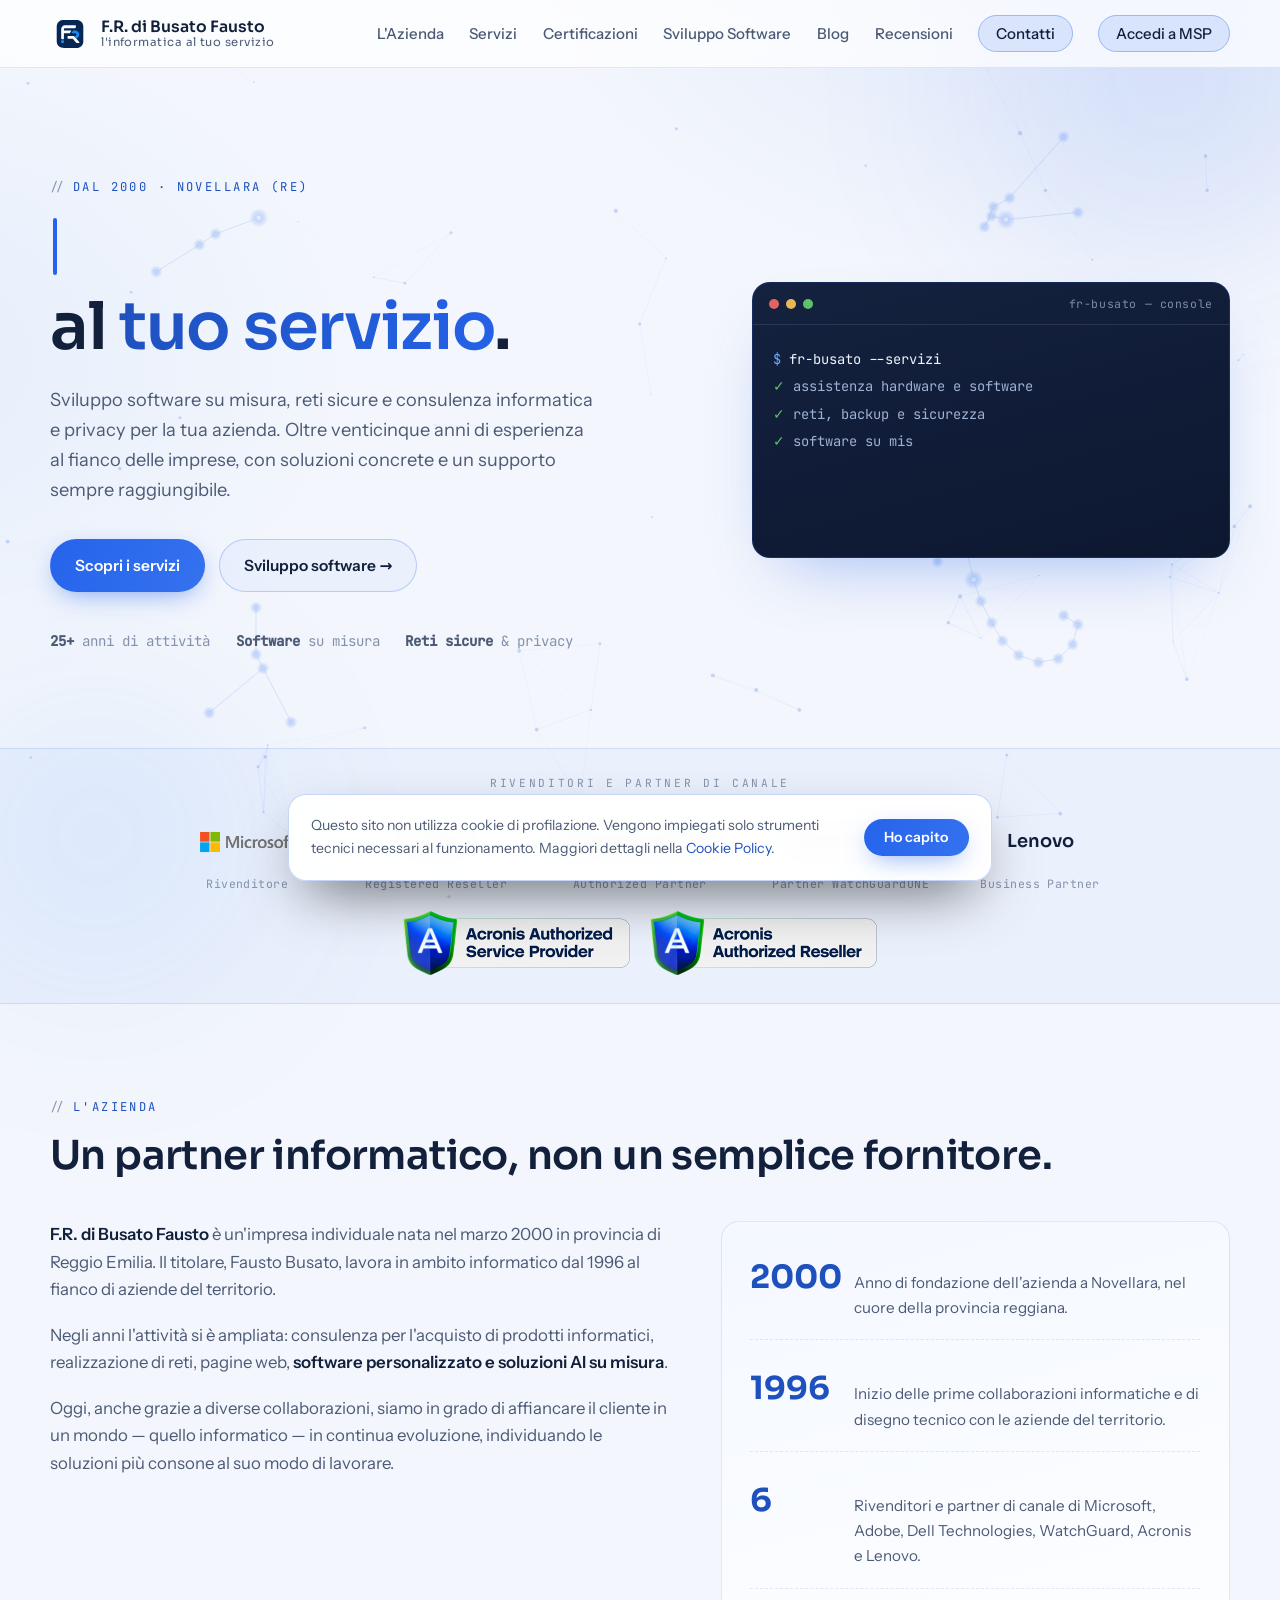
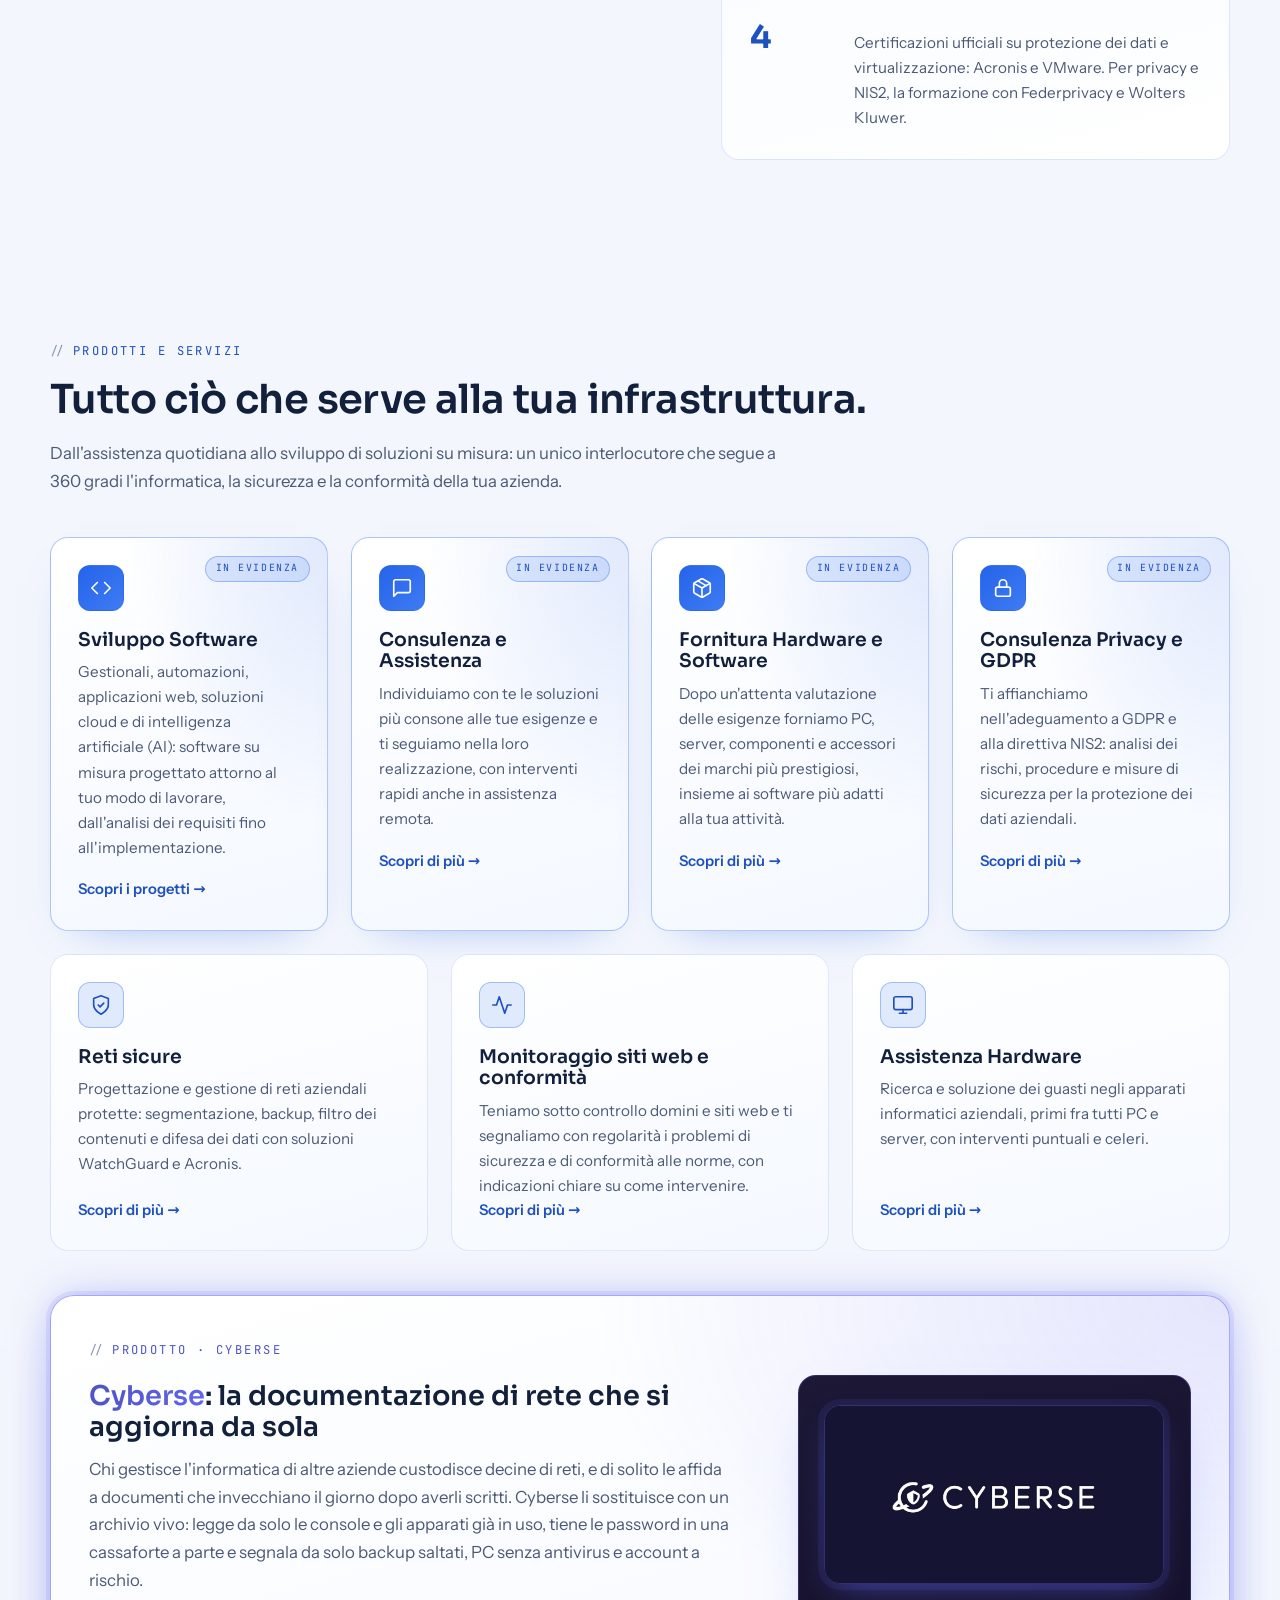
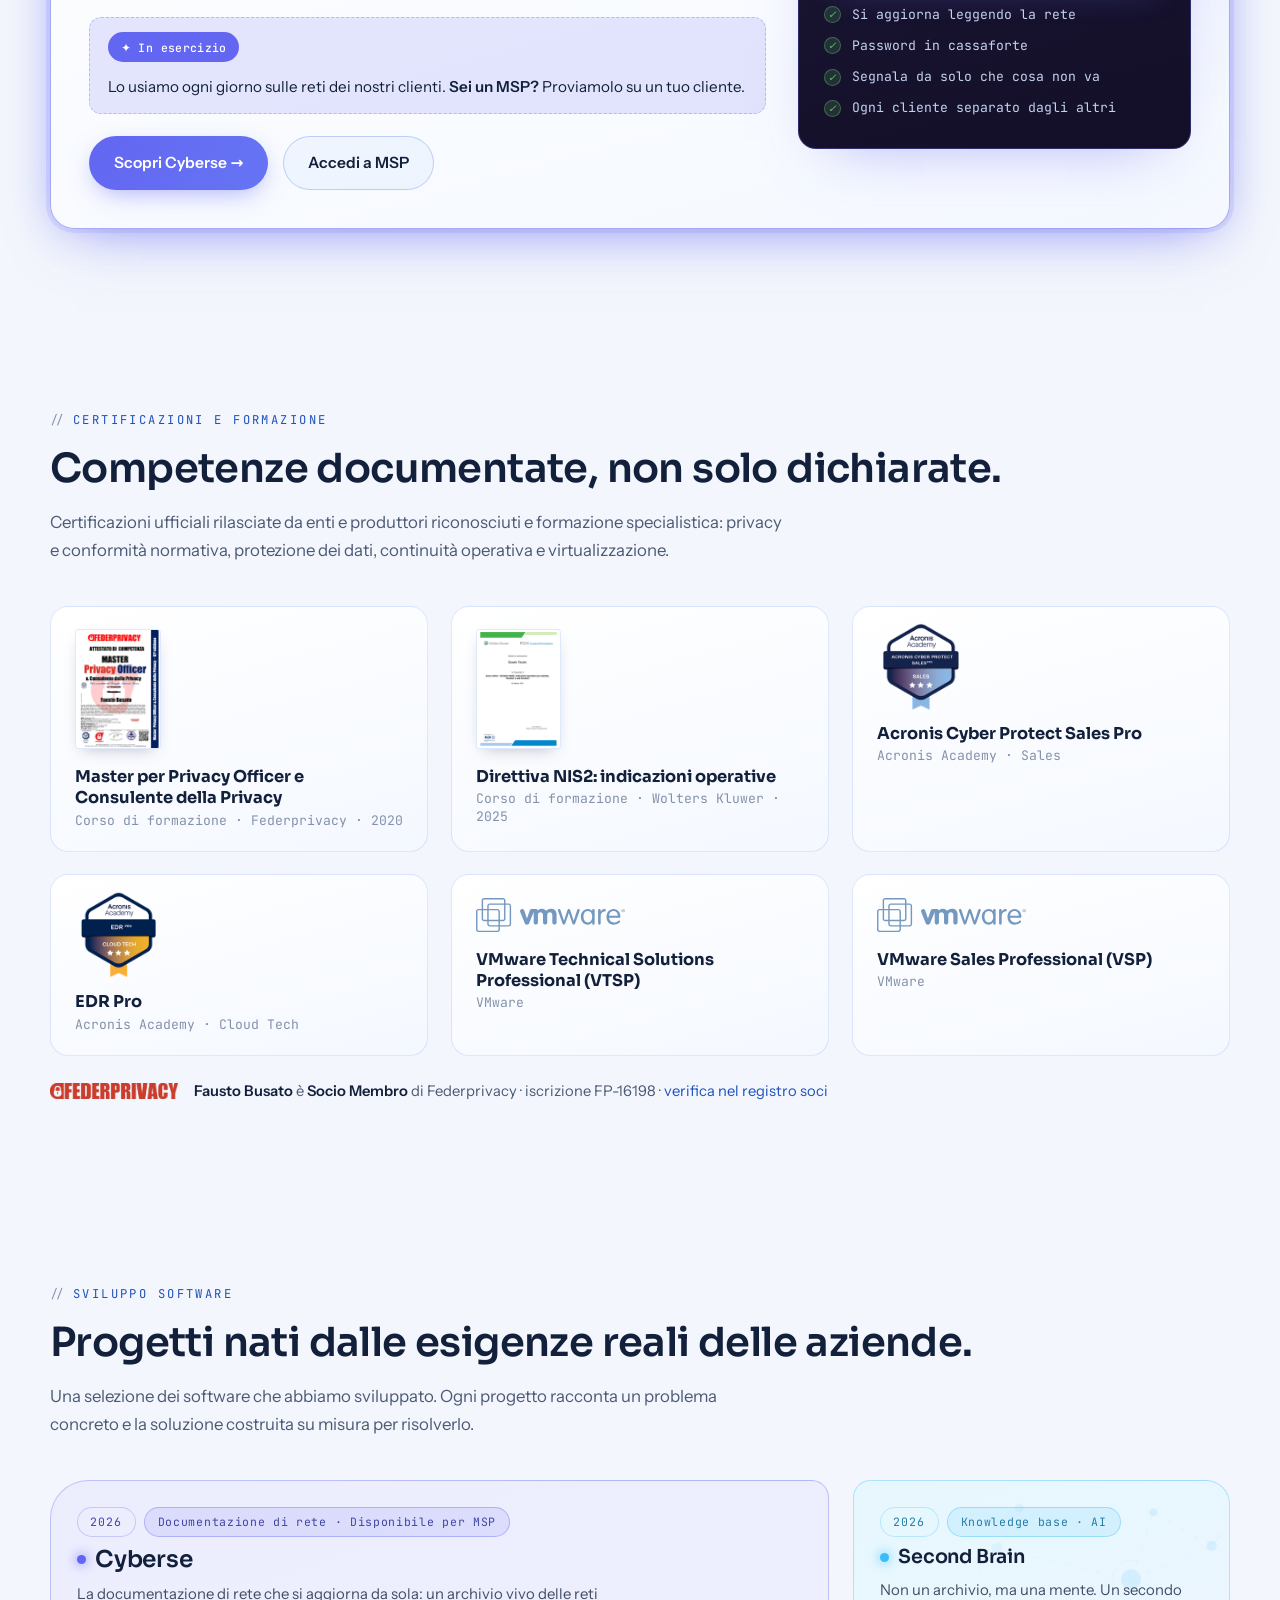
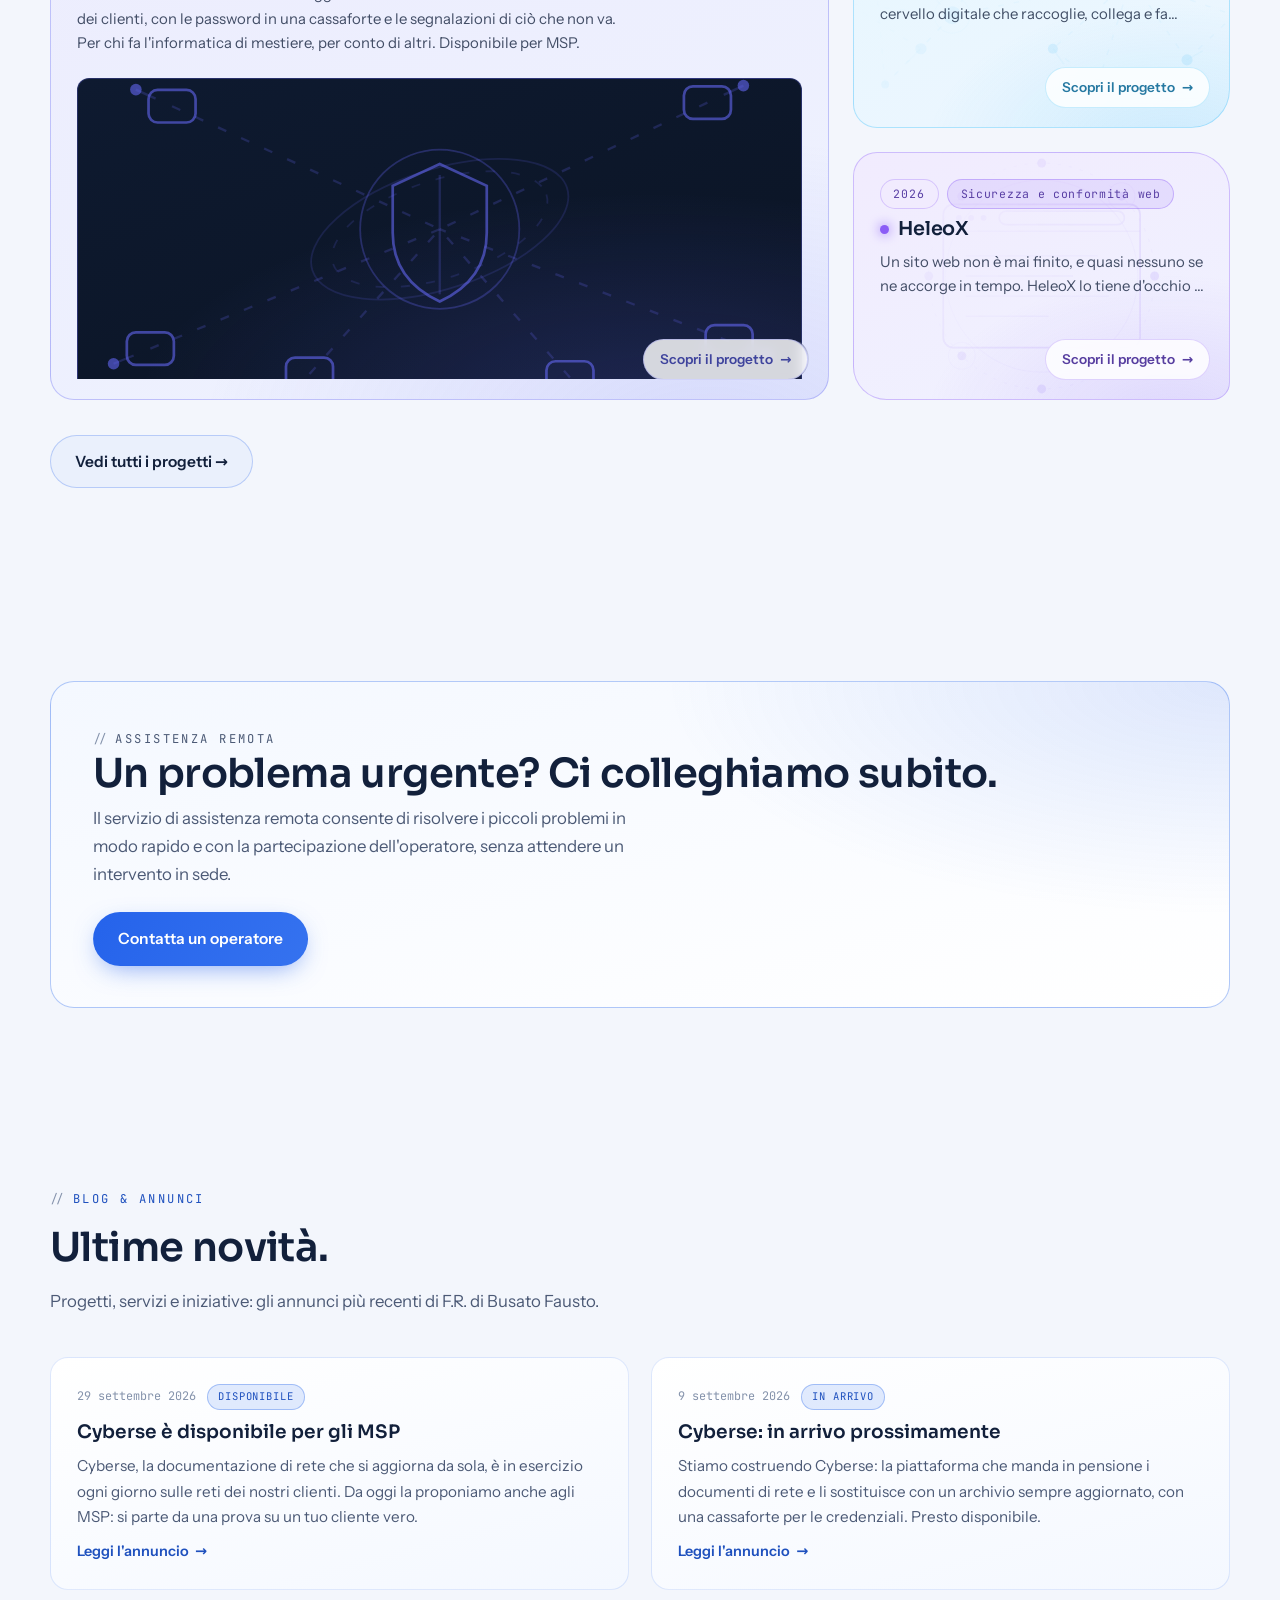
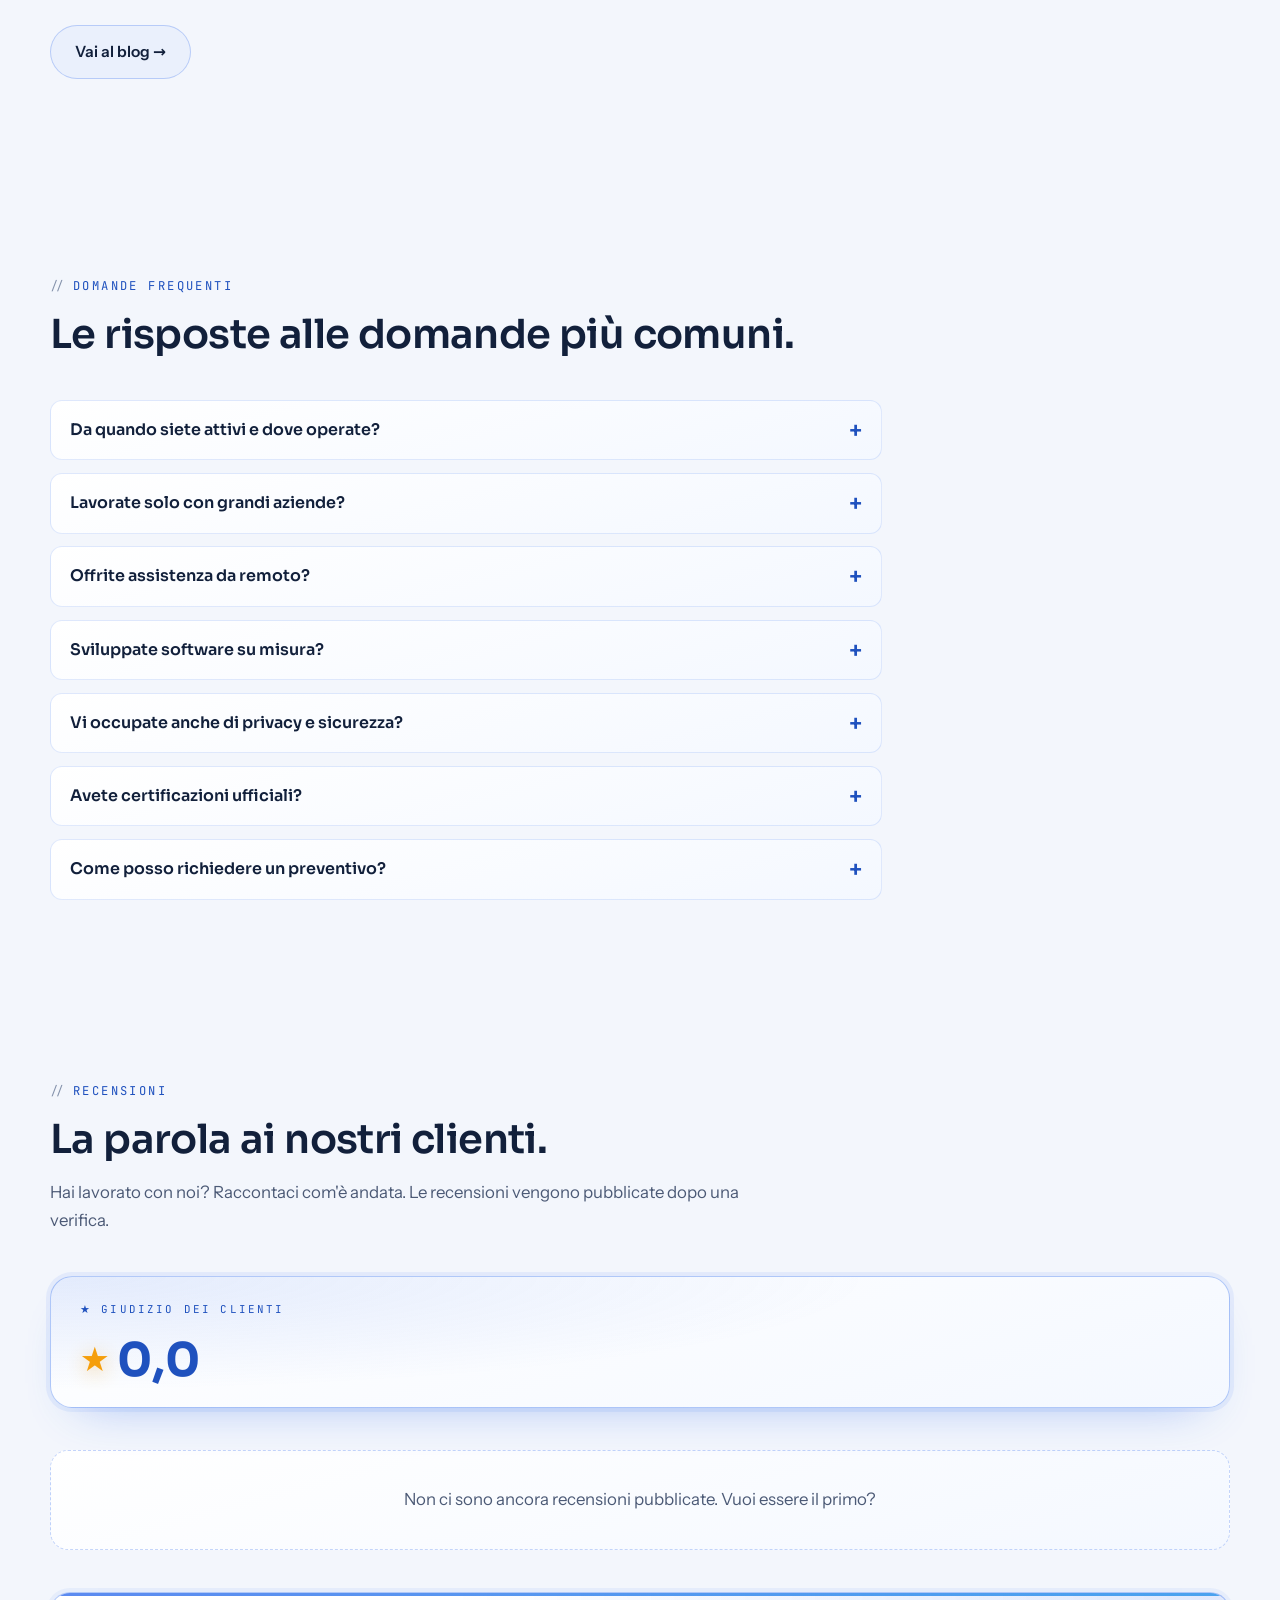
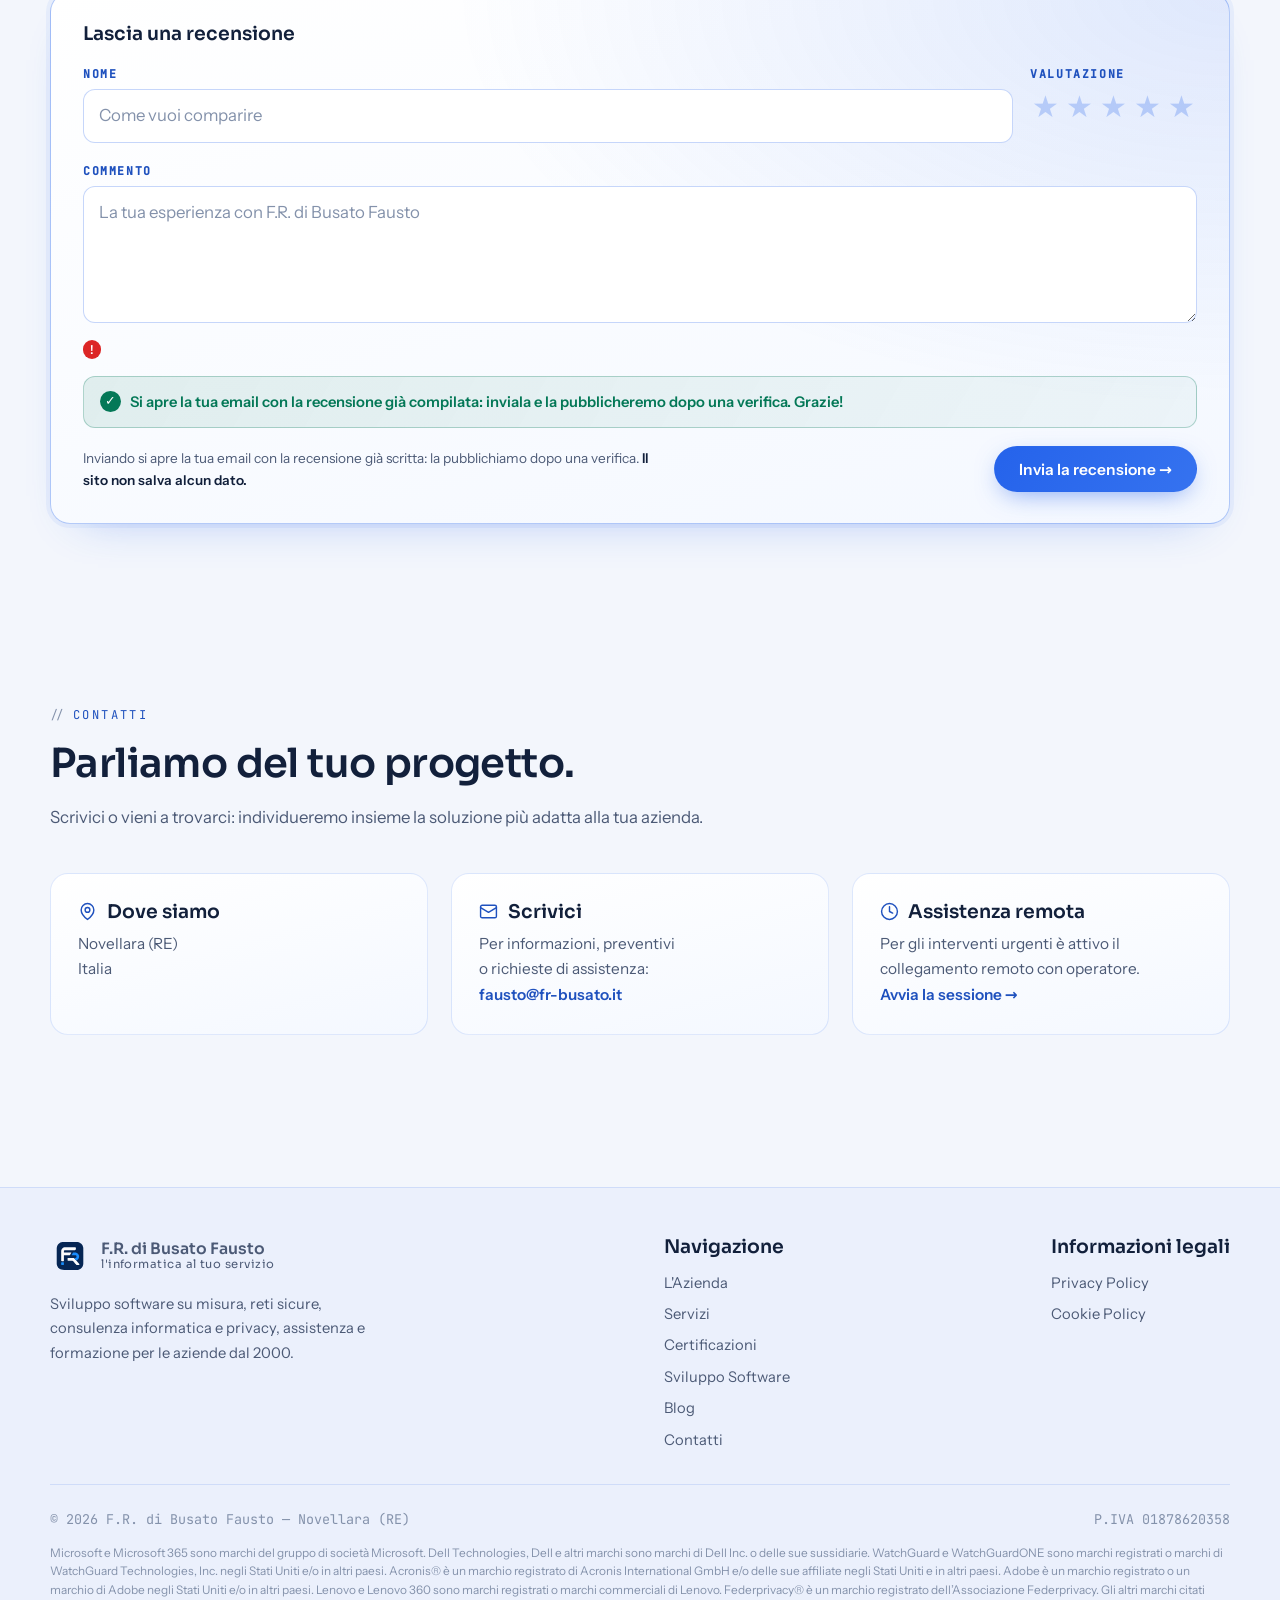
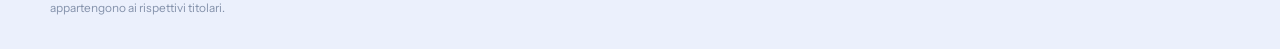
==== commit 3c3e2c6b: "Acronis: badge Authorized Service Provider al posto di Registered Il 2026-10-30 la posizione Service" ====
--- a/index.html
+++ b/index.html
@@ -141,8 +141,9 @@
          - Logo solo dove è concesso, dal file ufficiale e senza modifiche, filtri, forme
            attorno o animazioni: Microsoft (senza licenza solo accanto al logo di un altro
            fornitore con un rapporto simile, qui Acronis) e Acronis.
-         - Acronis: un badge per ciascuna delle due posizioni di F.R., Registered Service
-           Provider e Authorized Reseller, dal Partner Portal, ridotti in proporzione dai file
+         - Acronis: un badge per ciascuna delle due posizioni di F.R., Authorized Service
+           Provider (dal 2026-10-30; prima Registered) e Authorized Reseller, dal Partner
+           Portal, ridotti in proporzione dai file
            @4x. Contengono il simbolo Acronis, la «A» a doppia barra, e reggono la condizione di
            Microsoft. Livello cambiato → badge nuovo.
          - Dell, WatchGuard (fino al livello Silver) e Lenovo: solo il nome, in testo, finché
@@ -177,7 +178,7 @@
           </li>
           <!-- Acronis in fondo: una voce sola con le due posizioni di F.R. -->
           <li class="partner partner-badge-coppia">
-            <img class="partner-badge" src="assets/img/partner/acronis-registered-service-provider.png" alt="Acronis® Registered Service Provider" width="454" height="128" decoding="async">
+            <img class="partner-badge" src="assets/img/partner/acronis-authorized-service-provider.png" alt="Acronis® Authorized Service Provider" width="454" height="128" decoding="async">
             <img class="partner-badge" src="assets/img/partner/acronis-authorized-reseller.png" alt="Acronis® Authorized Reseller" width="454" height="128" decoding="async">
           </li>
         </ul>
--- a/assets/css/style.css
+++ b/assets/css/style.css
@@ -1221,6 +1221,14 @@
   box-shadow:0 16px 38px -18px color-mix(in srgb, var(--accent) 45%, transparent);
 }
 .certificazione img{ height:34px; width:auto; max-width:150px; object-fit:contain; flex:none; }
+/* Badge della certificazione (Acronis Academy): più grande del logo, perché la scritta si legga */
+.certificazione img.certificazione-medaglia{ height:88px; max-width:none; margin:-.4rem 0 -.3rem; }
+/* Miniatura di un attestato: un foglio, col bordo per staccarsi dalla scheda chiara */
+.certificazione img.certificazione-miniatura{
+  height:120px; max-width:none; background:#fff;
+  border:1px solid var(--line); border-radius:4px;
+  box-shadow:0 6px 16px -8px rgba(18,32,59,.35);
+}
 .certificazione-badge{
   width:44px; height:44px; border-radius:12px; flex:none;
   display:grid; place-items:center;
@@ -2153,3 +2161,18 @@
 @media (prefers-reduced-motion: reduce){
   .card-progetto:hover .card-evidenza::before{ animation:none; }
 }
+
+/* ============================================================
+   V11 (2026-10-27) — Sezioni libere nella pagina progetto
+   (campi testoForza e sezioni di progetti.js)
+   ============================================================ */
+
+/* Il paragrafo sotto il titolo resta di una misura leggibile, anche a tutta larghezza */
+.progetto-flusso .blocco-forza > p{ max-width:46rem; }
+
+/* La fila di numeri: le schede dei servizi, con la riga d'accento dei punti di forza */
+.blocco-forza .stat{ position:relative; overflow:hidden; border-color:var(--accent-line); }
+.blocco-forza .stat::before{
+  content:""; position:absolute; inset:0 0 auto 0; height:3px;
+  background:linear-gradient(90deg, var(--accent), color-mix(in srgb, var(--accent) 25%, transparent));
+}
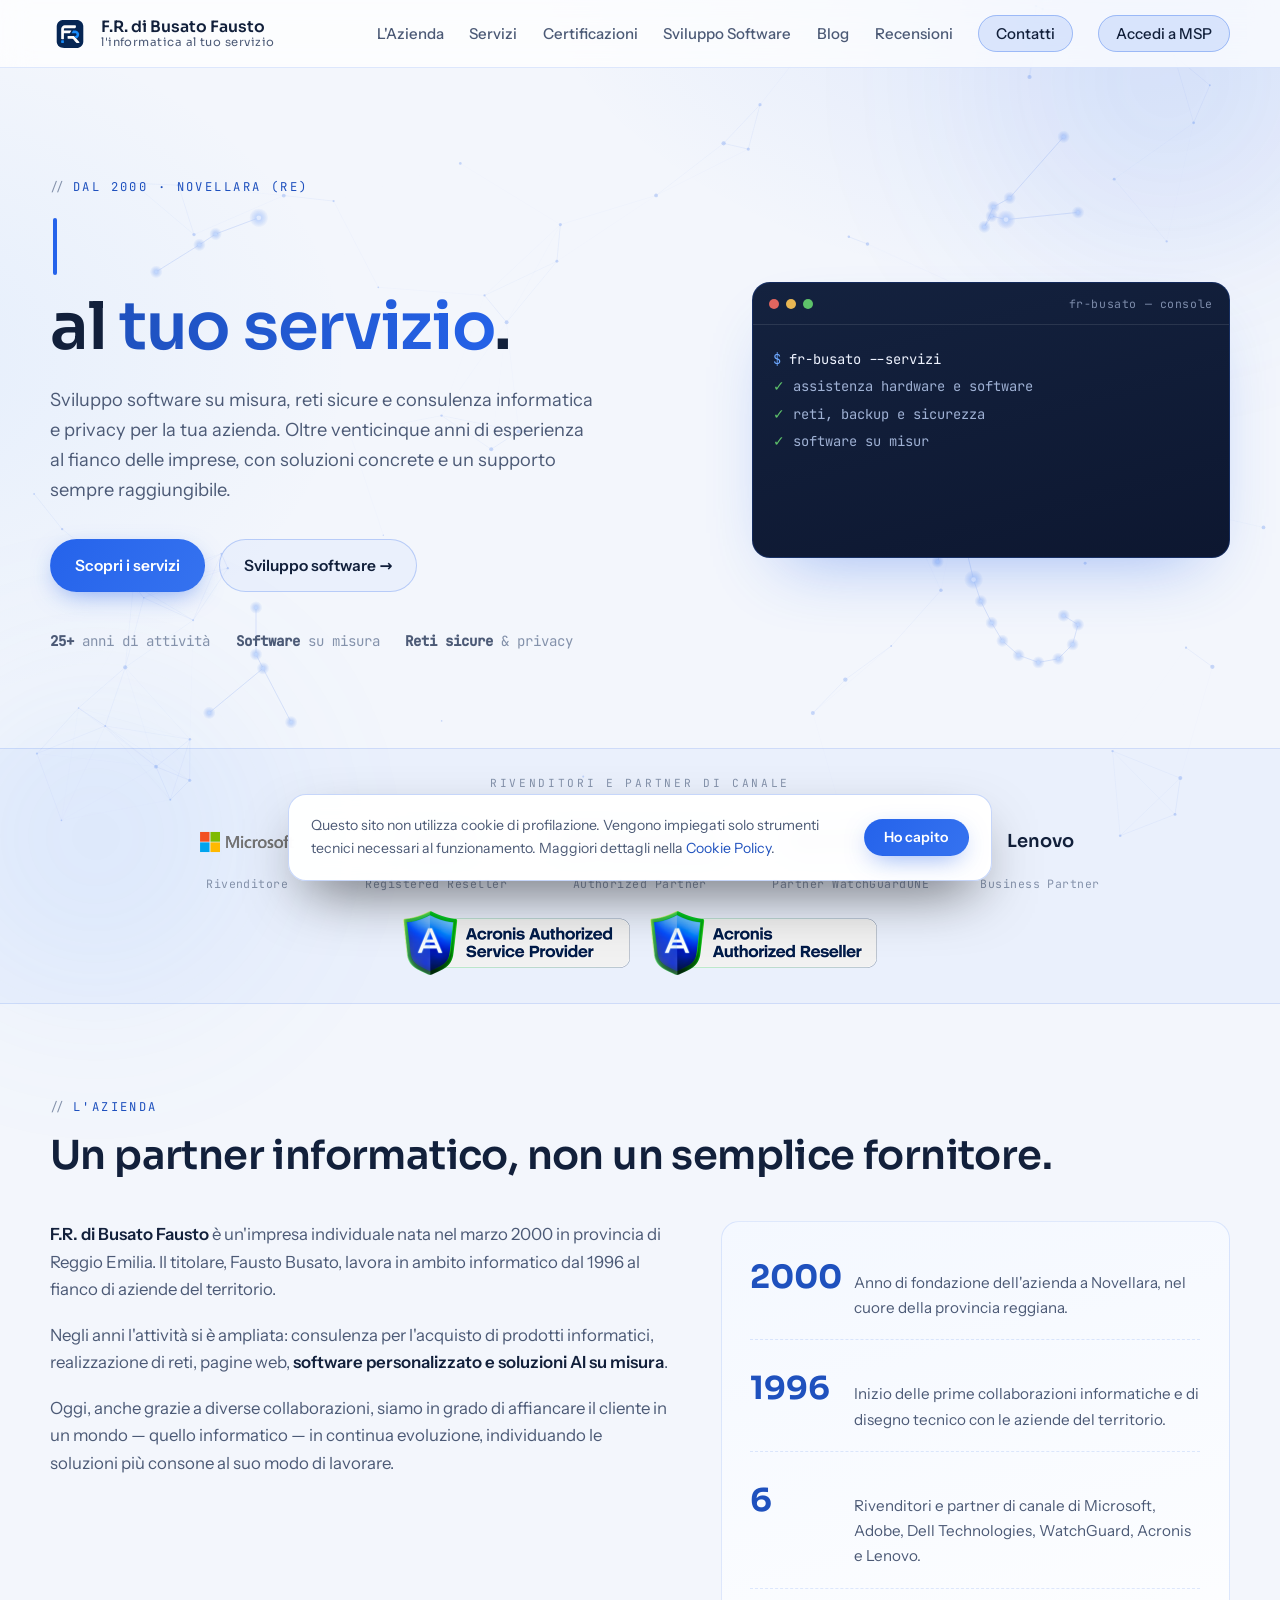
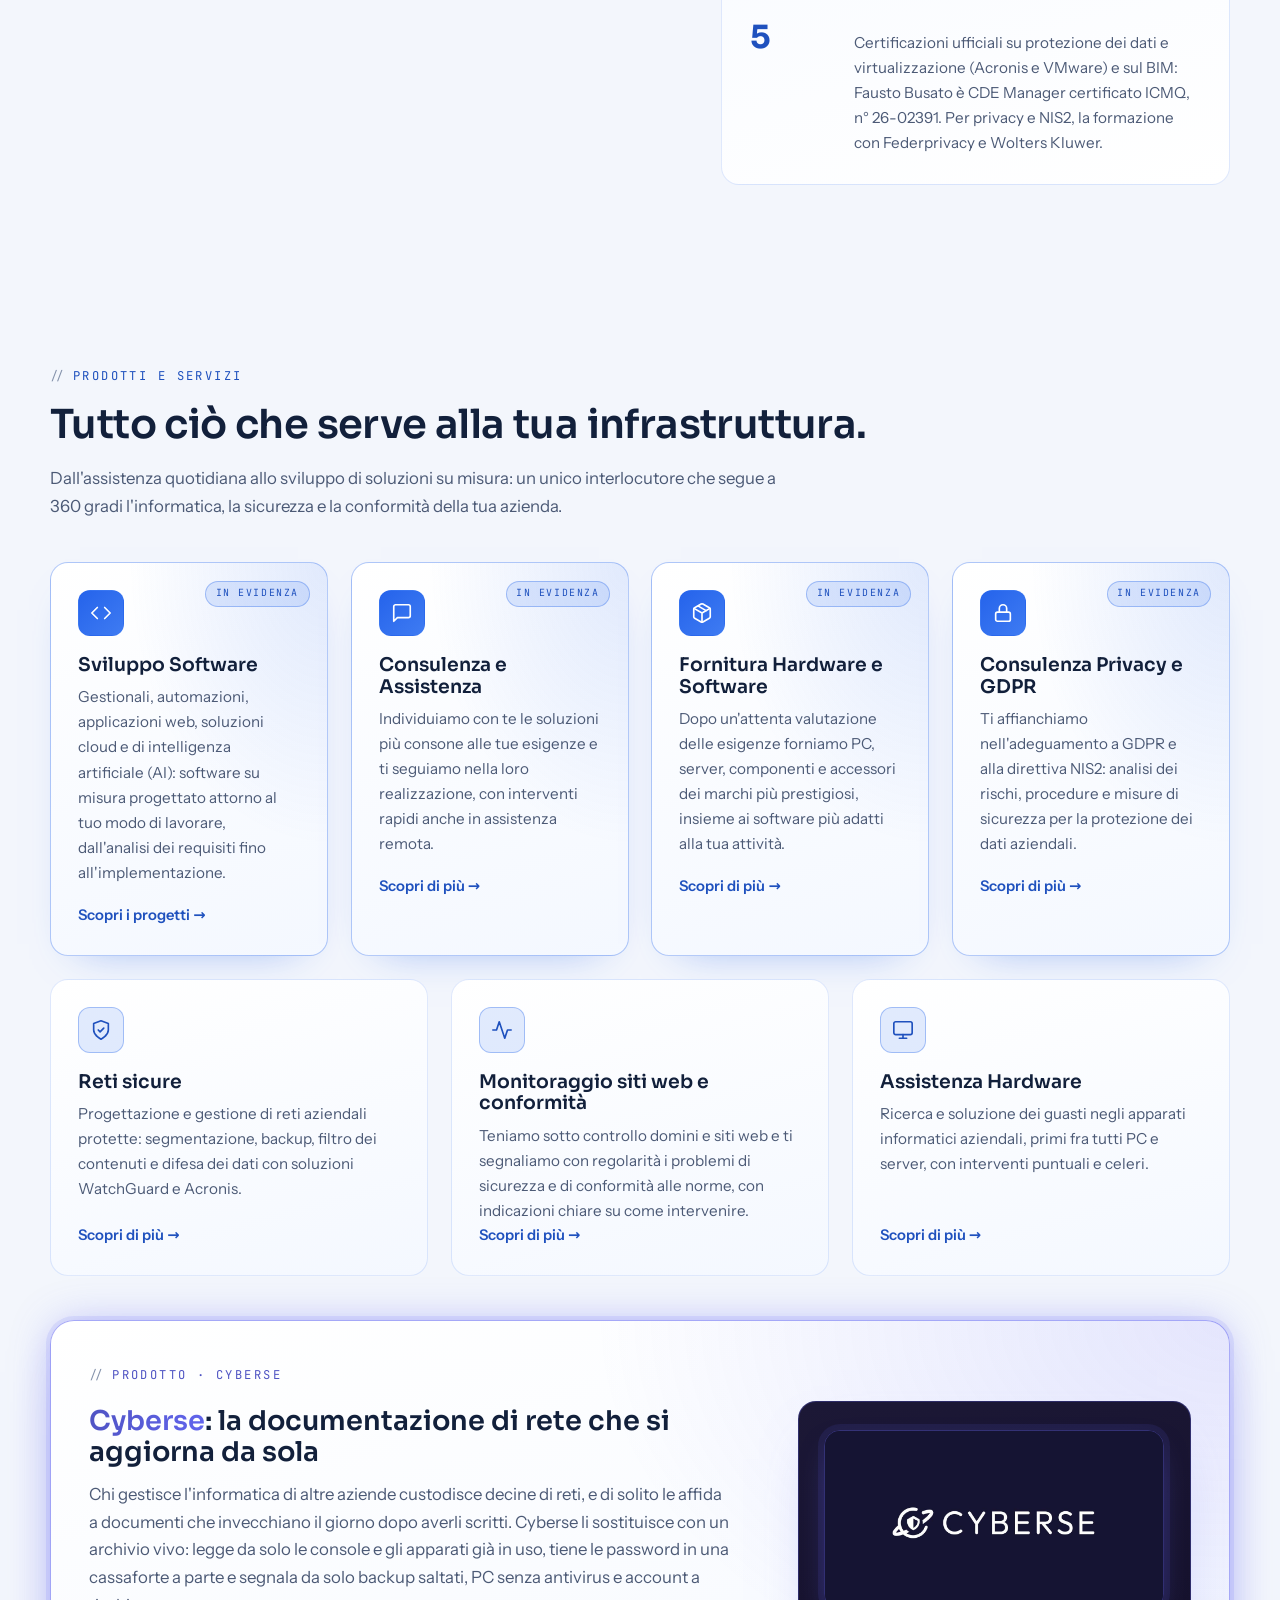
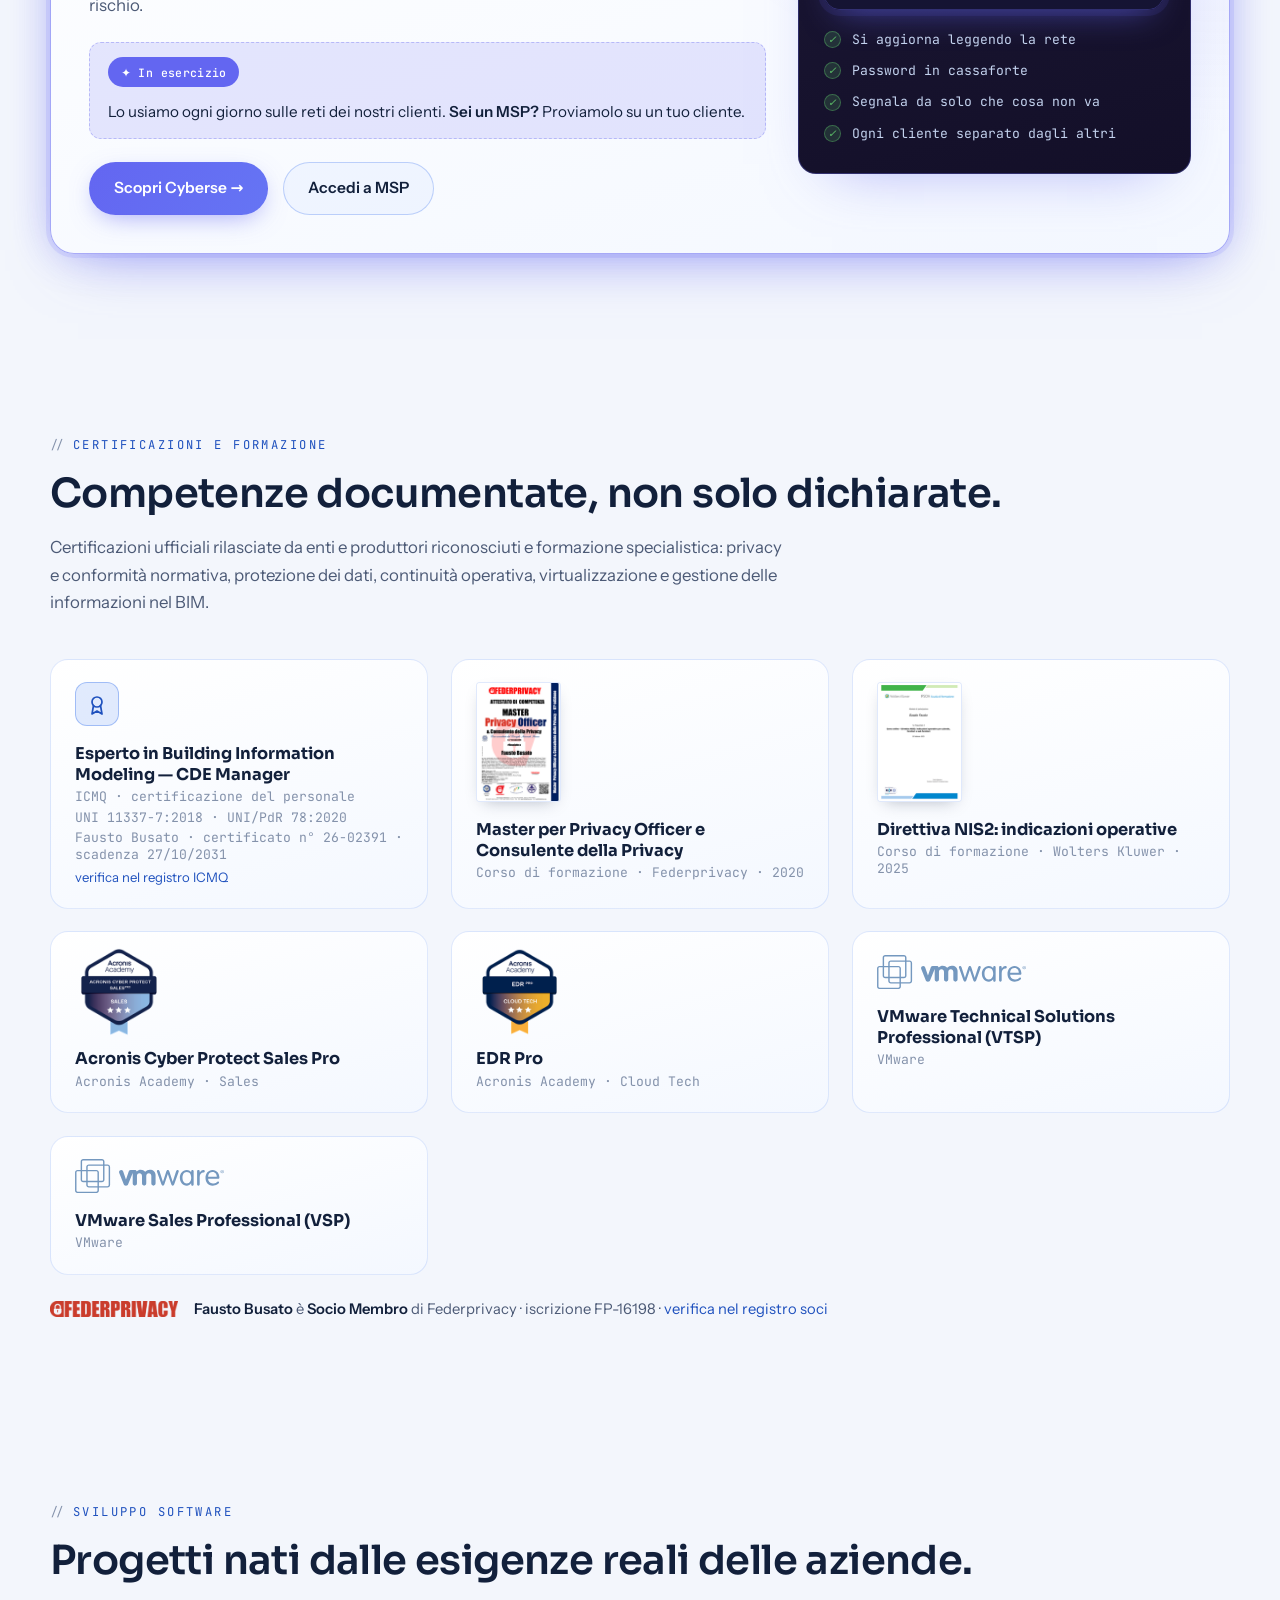
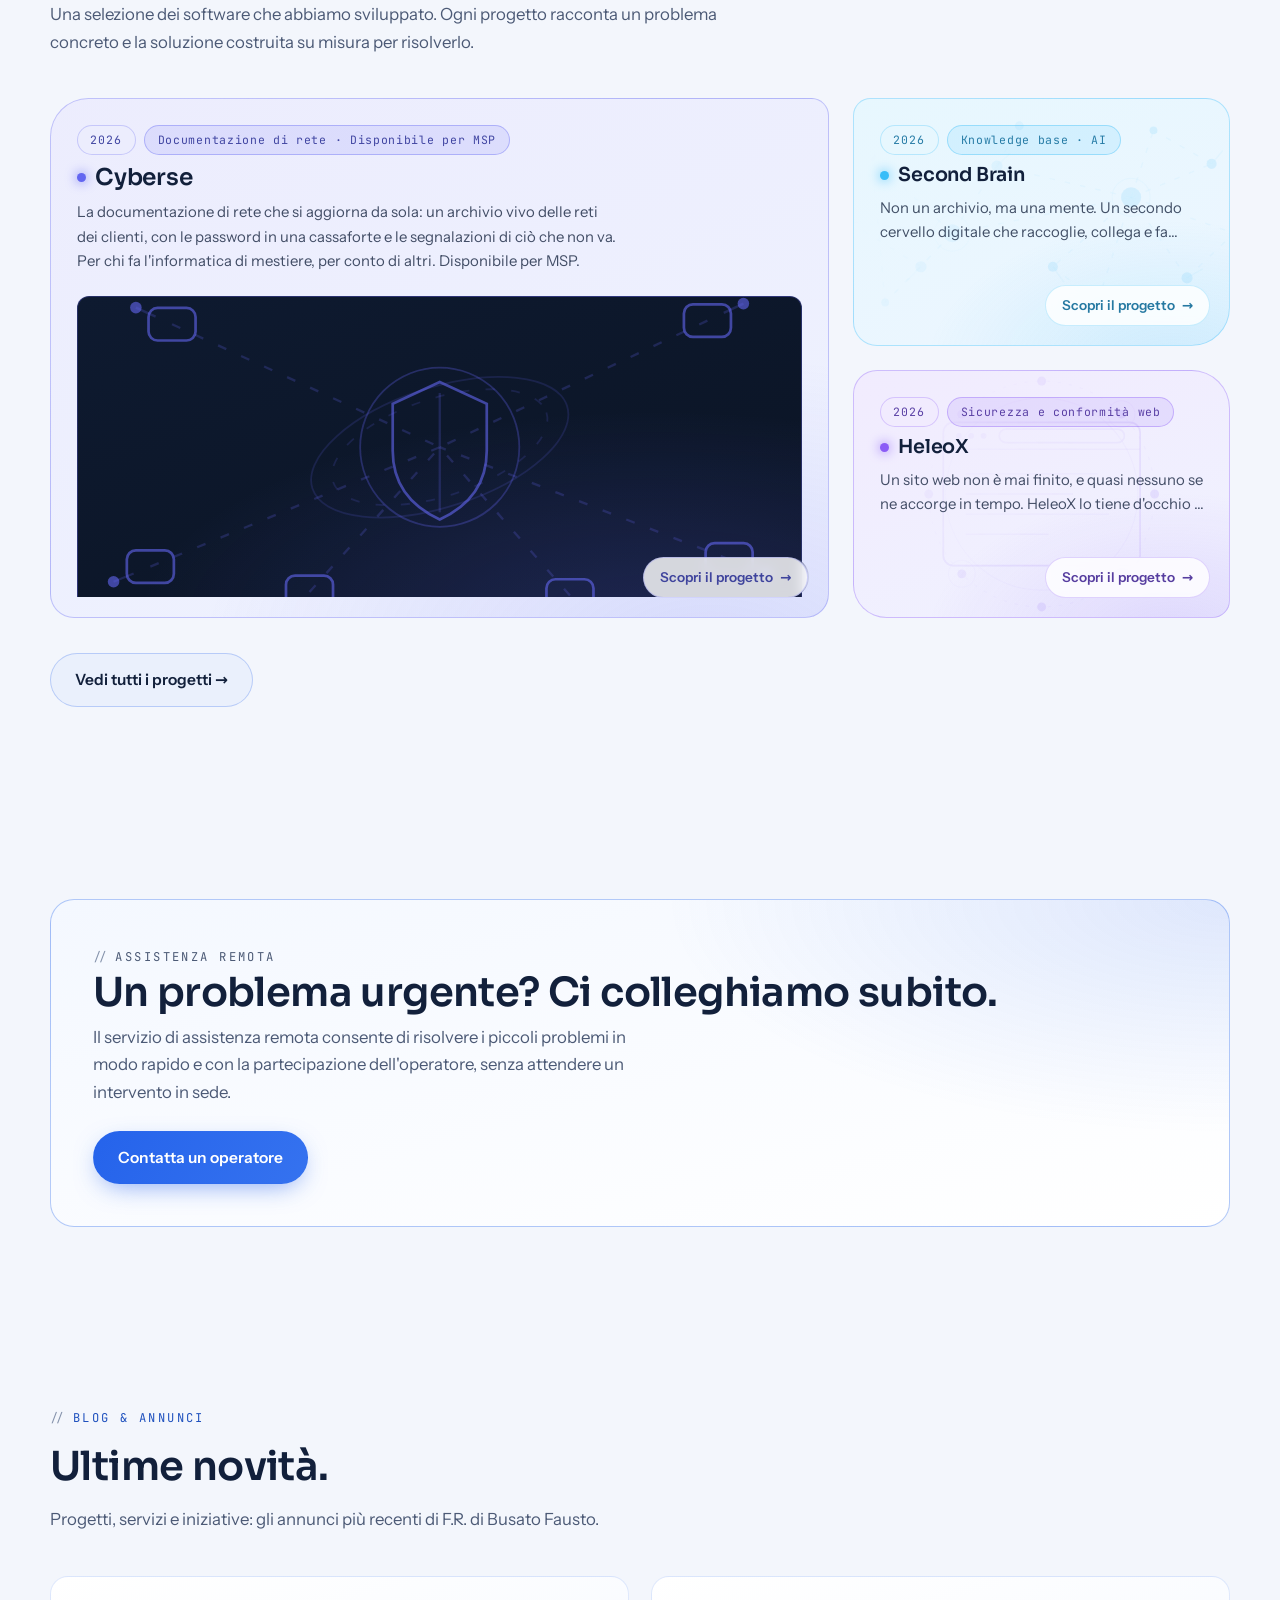
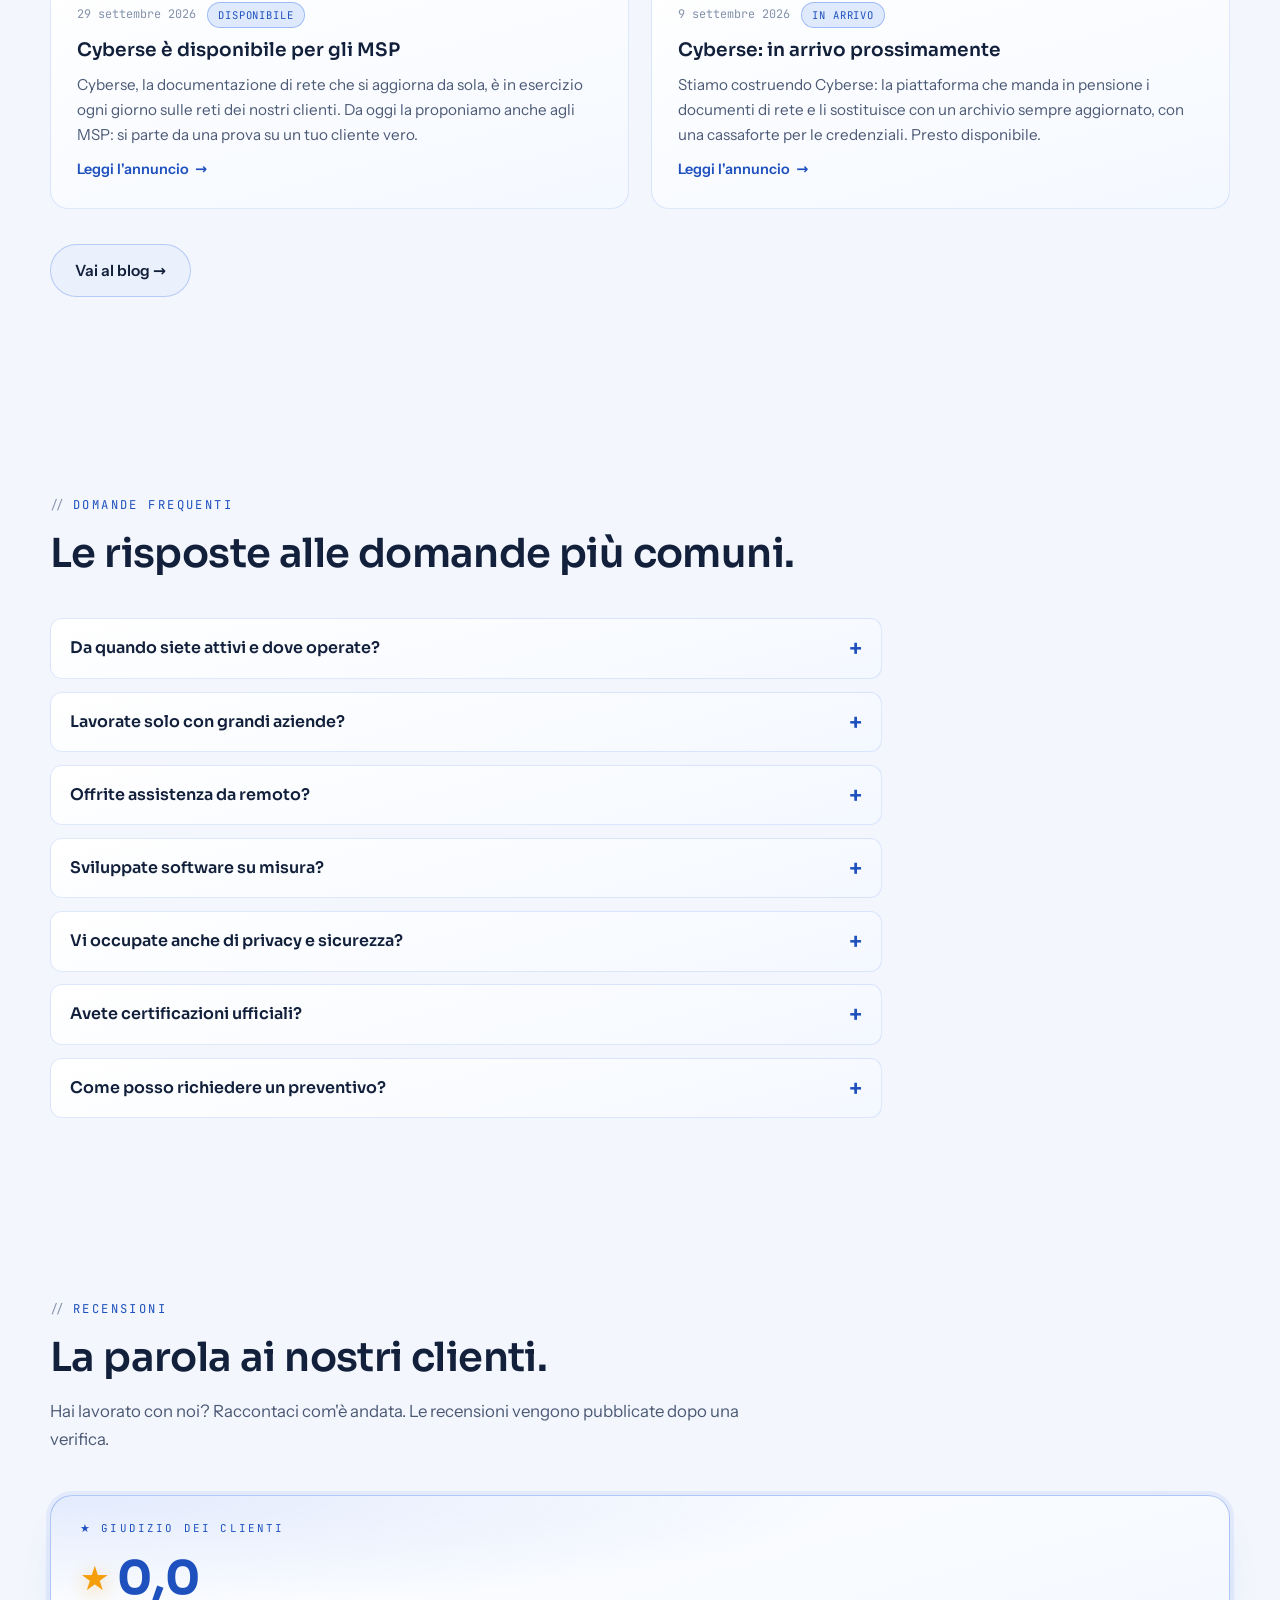
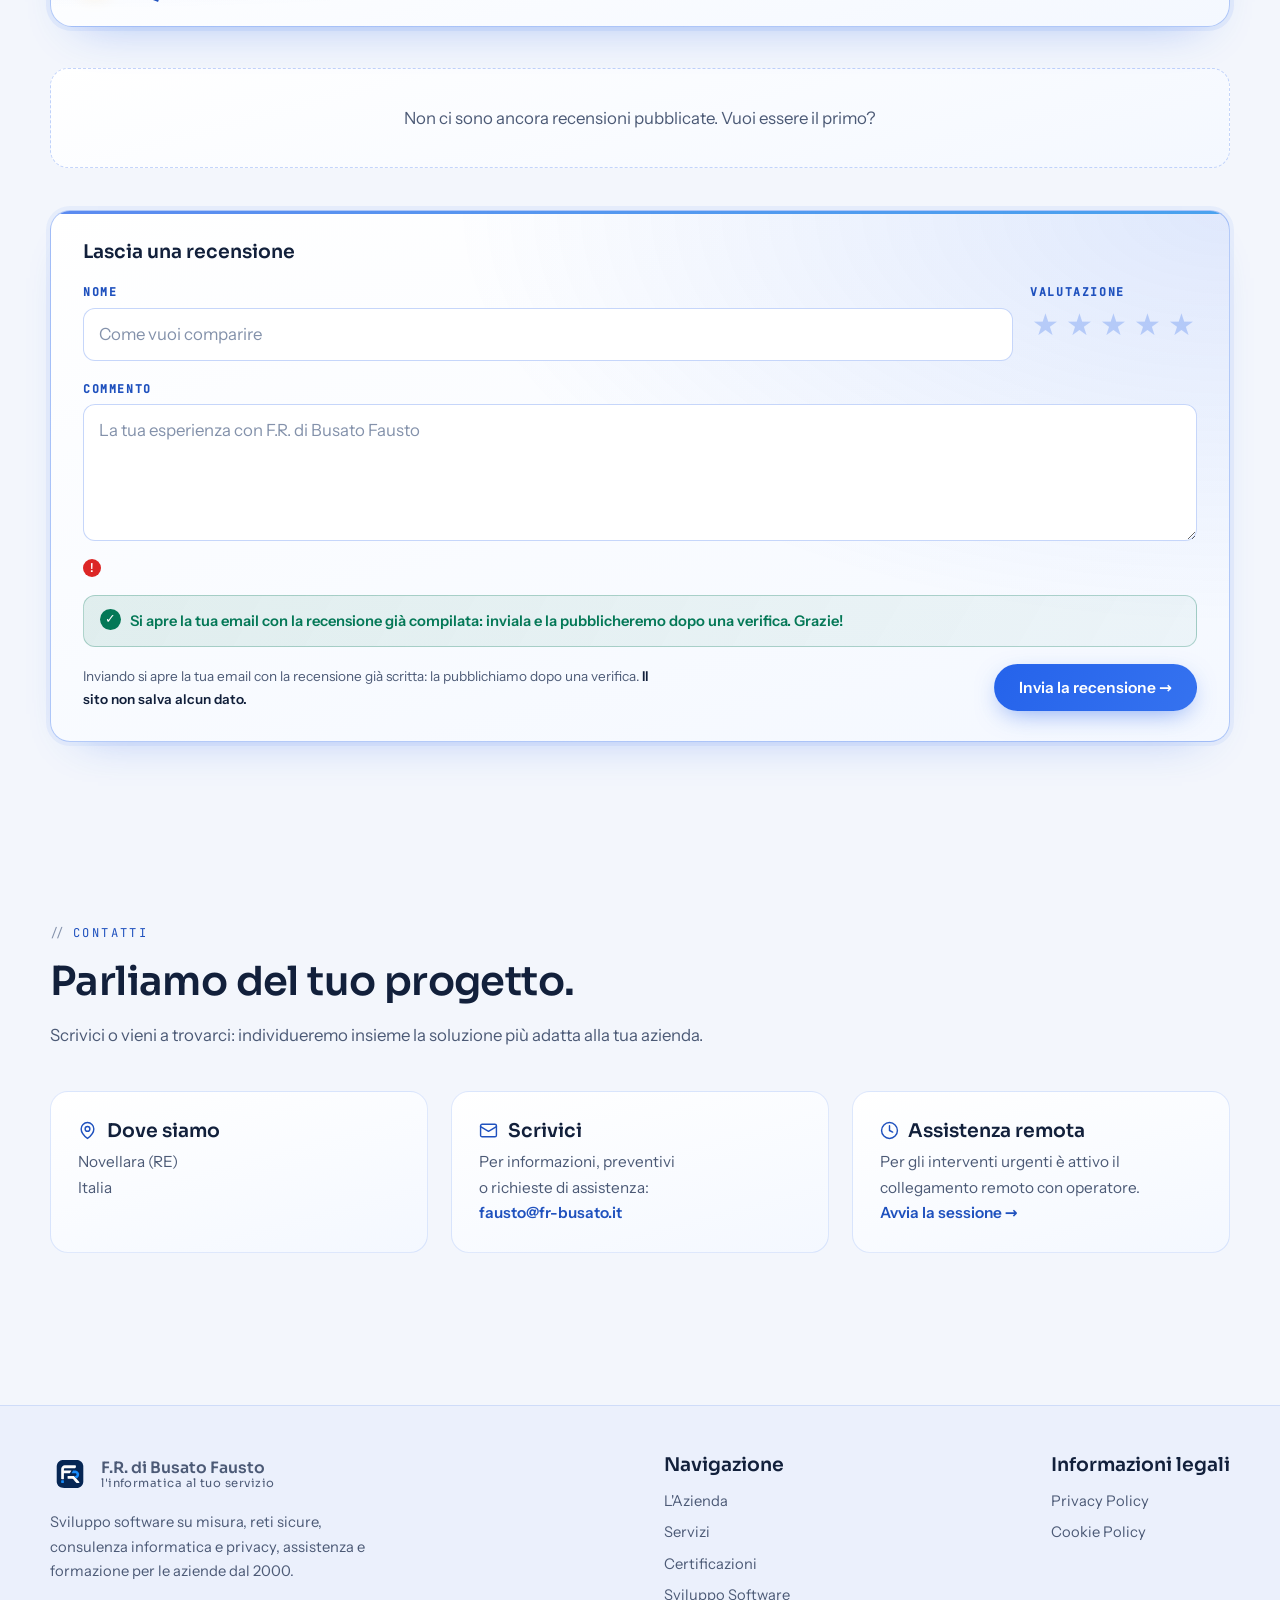
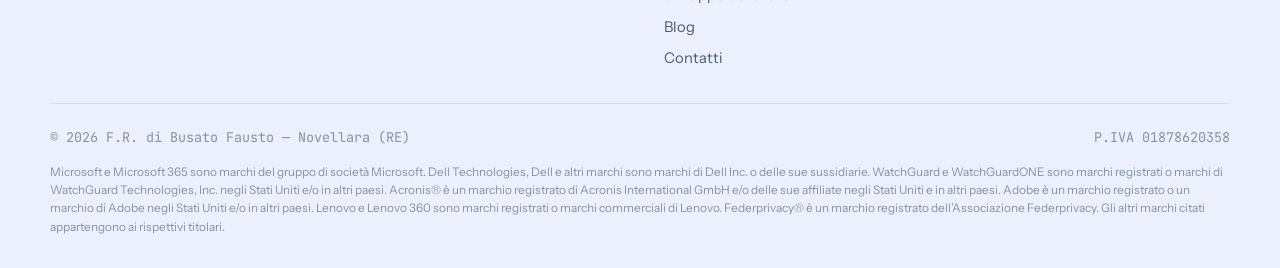
==== commit 273c2db6: "Certificazioni: CDE Manager ICMQ di Fausto Busato, n° 26-02391 Scheda nuova, la prima della sezione," ====
--- a/index.html
+++ b/index.html
@@ -222,8 +222,8 @@
             <span class="dato-desc">Rivenditori e partner di canale di Microsoft, Adobe, Dell Technologies, WatchGuard, Acronis e Lenovo.</span>
           </div>
           <div class="dato">
-            <span class="dato-num" data-conta="4">4</span>
-            <span class="dato-desc">Certificazioni ufficiali su protezione dei dati e virtualizzazione: Acronis e VMware. Per privacy e NIS2, la formazione con Federprivacy e Wolters Kluwer.</span>
+            <span class="dato-num" data-conta="5">5</span>
+            <span class="dato-desc">Certificazioni ufficiali su protezione dei dati e virtualizzazione (Acronis e VMware) e sul BIM: Fausto Busato è CDE Manager certificato ICMQ, n° 26-02391. Per privacy e NIS2, la formazione con Federprivacy e Wolters Kluwer.</span>
           </div>
         </div>
       </div>
@@ -343,7 +343,7 @@
       <div class="sezione-testa rivela">
         <p class="eyebrow">Certificazioni e formazione</p>
         <h2>Competenze documentate, non solo dichiarate.</h2>
-        <p class="sottotitolo">Certificazioni ufficiali rilasciate da enti e produttori riconosciuti e formazione specialistica: privacy e conformità normativa, protezione dei dati, continuità operativa e virtualizzazione.</p>
+        <p class="sottotitolo">Certificazioni ufficiali rilasciate da enti e produttori riconosciuti e formazione specialistica: privacy e conformità normativa, protezione dei dati, continuità operativa, virtualizzazione e gestione delle informazioni nel BIM.</p>
       </div>
       <div class="certificazioni-griglia rivela" data-ritardo="1"></div>
     </section>
@@ -417,7 +417,7 @@
         </details>
         <details class="faq-item">
           <summary>Avete certificazioni ufficiali?</summary>
-          <p>Sì: certificazioni sulla protezione dei dati e il disaster recovery (Acronis) e sulla virtualizzazione (VMware). Per la privacy e la NIS2, Fausto Busato ha frequentato il Master per Privacy Officer e Consulente della Privacy di Federprivacy, di cui è Socio Membro, e il corso «Direttiva NIS2: indicazioni operative» di Wolters Kluwer. Le trovi tutte nella sezione <a href="#certificazioni">Certificazioni</a>.</p>
+          <p>Sì: certificazioni sulla protezione dei dati e il disaster recovery (Acronis) e sulla virtualizzazione (VMware). Fausto Busato ha la certificazione del personale ICMQ di Esperto in Building Information Modeling, specializzazione CDE Manager (UNI 11337-7:2018 e UNI/PdR 78:2020), certificato n° 26-02391 con scadenza 27/10/2031: gestisce l'ambiente di condivisione dei dati di una commessa BIM. Per la privacy e la NIS2, Fausto Busato ha frequentato il Master per Privacy Officer e Consulente della Privacy di Federprivacy, di cui è Socio Membro, e il corso «Direttiva NIS2: indicazioni operative» di Wolters Kluwer. Le trovi tutte nella sezione <a href="#certificazioni">Certificazioni</a>.</p>
         </details>
         <details class="faq-item">
           <summary>Come posso richiedere un preventivo?</summary>
--- a/assets/css/style.css
+++ b/assets/css/style.css
@@ -1239,6 +1239,7 @@
 .certificazione-testo{ display:flex; flex-direction:column; gap:.2rem; line-height:1.3; }
 .certificazione-testo strong{ font-family:var(--font-display); font-size:1.02rem; }
 .certificazione-testo span{ color:var(--faint); font-size:.82rem; font-family:var(--font-mono); }
+.certificazione-verifica{ font-size:.82rem; margin-top:.15rem; }
 
 /* Iscrizioni ad associazioni: il logo resta più piccolo del marchio F.R. (40px),
    come chiede il regolamento Federprivacy */
@@ -1754,7 +1755,7 @@
 }
 
 @media (prefers-reduced-motion: reduce){
-  .m-pulse, .m-flow, .m-sweep, .m-halo, .m-write, .m-bar, .m-travel{ animation:none; }
+  .m-pulse, .m-flow, .m-sweep, .m-halo, .m-write, .m-bar, .m-travel, .m-esplodi{ animation:none; }
   .m-node, .m-blip{ opacity:.7; }
   .m-write{ stroke-dashoffset:0; }
 }
@@ -1870,11 +1871,11 @@
    V9 — Animazioni sobrie: i motivi si muovono SOLO al passaggio
    del cursore. Da fermi mostrano un fotogramma statico elegante.
    ============================================================ */
-.m-pulse, .m-flow, .m-sweep, .m-halo, .m-bar, .m-travel{
+.m-pulse, .m-flow, .m-sweep, .m-halo, .m-bar, .m-travel, .m-esplodi{
   animation-play-state:paused;
 }
 :is(.card-progetto:hover, .progetto-hero-motivo:hover, .duo-img:hover)
-  :is(.m-pulse, .m-flow, .m-sweep, .m-halo, .m-bar, .m-travel){
+  :is(.m-pulse, .m-flow, .m-sweep, .m-halo, .m-bar, .m-travel, .m-esplodi){
   animation-play-state:running;
 }
 /* Da fermi i nodi restano ben visibili (non nel loro minimo) */
@@ -2176,3 +2177,336 @@
   content:""; position:absolute; inset:0 0 auto 0; height:3px;
   background:linear-gradient(90deg, var(--accent), color-mix(in srgb, var(--accent) 25%, transparent));
 }
+
+/* ============================================================
+   V12 (2026-10-31) — Sviluppo Software: l'apertura e il metodo.
+   Pagina progetto: cifre in testa, confronto, sezione «notte»
+   (campi inBreve e sezioni[].confronto / .tema / .link di
+   progetti.js). Il motivo esploso di Compono.
+   ============================================================ */
+:root{
+  /* Il blu notte della presentazione di Compono, per i riquadri scuri */
+  --notte:        #0f1b2d;
+  --notte-2:      #18263c;
+  --notte-testo:  #c8d2e2;
+  --notte-tenue:  #a3b1c7;
+  --notte-chiaro: #86a8f2;
+  --notte-linea:  rgba(134,168,242,.18);
+  --ease-out:     cubic-bezier(.16,1,.3,1);
+}
+
+/* ---- Apertura della pagina ---- */
+.sw-apertura{ padding-bottom:2.8rem; }
+.sw-apertura .sottotitolo{ margin-top:1.2rem; font-size:1.1rem; }
+.sw-apertura .hero-azioni{ margin-top:1.9rem; }
+.sw-parole{
+  list-style:none; margin:2.2rem 0 0; padding:0;
+  display:flex; flex-wrap:wrap; gap:.7rem 1.7rem;
+  font-family:var(--font-mono); font-size:.8rem; letter-spacing:.04em; color:var(--muted);
+}
+.sw-parole li{ display:inline-flex; align-items:center; gap:.55rem; }
+.sw-parole li::before{
+  content:"✓"; display:grid; place-items:center; flex:none;
+  width:1.3rem; height:1.3rem; border-radius:50%;
+  font-size:.66rem; font-weight:700; color:#fff;
+  background:var(--accent);
+}
+.sw-progetti{ padding-bottom:2rem; }
+#progetti, #metodo{ scroll-margin-top:6rem; }
+
+/* ---- Il metodo ---- */
+.metodo{ padding:4.5rem 0 2rem; }
+.metodo-testa h2{ max-width:46rem; }
+.metodo-intro{
+  display:grid; grid-template-columns:minmax(0,1.15fr) minmax(0,.85fr); gap:1.2rem 3rem; align-items:start;
+  margin-top:2rem;
+}
+.metodo-intro p{ margin:0; color:var(--muted); }
+.metodo-intro .metodo-lead{
+  font-family:var(--font-display); font-weight:500; line-height:1.55;
+  font-size:clamp(1.08rem, 1.7vw, 1.26rem); color:var(--text);
+}
+.metodo-blocco{ margin-top:5rem; }
+.metodo-sottotitolo{ font-size:clamp(1.35rem, 2.4vw, 1.75rem); }
+
+/* Il percorso: titolo fermo a sinistra, le cinque tappe a destra */
+.metodo-percorso{
+  display:grid; grid-template-columns:minmax(0,.72fr) minmax(0,1.6fr); gap:1.8rem 3.4rem; align-items:start;
+}
+.percorso-testa{ position:sticky; top:7rem; }
+.percorso-testa h3{ font-size:clamp(1.35rem, 2.4vw, 1.75rem); }
+.percorso-testa p{ color:var(--muted); margin:.7rem 0 0; max-width:22rem; }
+.percorso{ list-style:none; margin:0; padding:0; }
+.tappa{
+  position:relative;
+  display:grid; grid-template-columns:3rem minmax(0,1fr); gap:0 1.4rem;
+  padding-bottom:1.6rem;
+}
+.tappa:last-child{ padding-bottom:0; }
+/* Il tratto fino alla tappa dopo: la base, e sopra la parte accesa (--avanza, da metodo.js) */
+.tappa:not(:last-child)::before,
+.tappa:not(:last-child)::after{
+  content:""; position:absolute; left:calc(1.5rem - 1px); top:1.5rem; bottom:-1.5rem;
+  width:2px; border-radius:2px;
+}
+.tappa:not(:last-child)::before{ background:var(--line-forte); }
+.tappa:not(:last-child)::after{
+  background:linear-gradient(180deg, var(--accent), color-mix(in srgb, var(--accent) 55%, #38bdf8));
+  transform-origin:top; transform:scaleY(var(--avanza, 1));
+}
+.tappa-segno{
+  position:relative; z-index:1;
+  width:3rem; height:3rem; border-radius:50%;
+  display:grid; place-items:center;
+  font-family:var(--font-mono); font-size:.82rem; font-weight:500; letter-spacing:.04em;
+  color:#fff; background:var(--accent); border:2px solid var(--accent);
+  box-shadow:0 0 0 5px var(--bg), 0 10px 24px -10px color-mix(in srgb, var(--accent) 80%, transparent);
+  transition:background-color .45s var(--ease-out), color .45s var(--ease-out), border-color .45s var(--ease-out);
+}
+.tappa-testo{
+  padding:1.15rem 1.35rem 1.25rem;
+  border:1px solid var(--accent-line); border-radius:var(--radius);
+  background:linear-gradient(165deg, var(--surface), var(--surface-2));
+  transition:border-color .45s var(--ease-out);
+}
+.tappa-testo h4{ font-family:var(--font-display); font-size:1.08rem; font-weight:600; line-height:1.3; margin:0 0 .4rem; }
+.tappa-testo p{ margin:0; color:var(--muted); font-size:.97rem; }
+/* Il timbro del collaudo: la tappa è superata */
+.tappa-timbro{
+  display:inline-flex; align-items:center; gap:.45rem; margin-top:.85rem;
+  font-family:var(--font-mono); font-size:.7rem; letter-spacing:.1em; text-transform:uppercase;
+  color:var(--accent-2);
+  border:1px dashed color-mix(in srgb, var(--accent) 50%, transparent); border-radius:6px;
+  padding:.22rem .6rem;
+  transition:opacity .45s var(--ease-out), transform .45s var(--ease-out);
+}
+.tappa-timbro::before{ content:"✓"; font-weight:700; }
+/* Spenta, solo con lo script: la tappa non ancora raggiunta */
+.percorso-vivo .tappa:not(.accesa) .tappa-segno{
+  background:var(--surface); color:var(--accent-2); border-color:var(--accent-line);
+  box-shadow:0 0 0 5px var(--bg);
+}
+.percorso-vivo .tappa:not(.accesa) .tappa-testo{ border-color:var(--line); }
+.percorso-vivo .tappa:not(.accesa) .tappa-timbro{ opacity:.28; transform:scale(.96); }
+
+/* Le regole: tre schede e due più larghe */
+.regole{
+  display:grid; grid-template-columns:repeat(6, minmax(0,1fr)); gap:1.1rem;
+  margin-top:1.5rem;
+}
+.regola{
+  grid-column:span 2;
+  position:relative; overflow:hidden;
+  padding:1.45rem 1.4rem 1.55rem; border-radius:var(--radius);
+  background:linear-gradient(165deg, color-mix(in srgb, var(--accent) 7%, #ffffff) 0%, var(--surface) 70%);
+  border:1px solid var(--accent-line);
+  /* .rivela la fa comparire: la sua transizione resta, si aggiunge solo il bordo */
+  transition:opacity .85s ease, transform .85s cubic-bezier(.16,.8,.26,1), border-color .35s ease;
+}
+.regola:nth-child(n+4){ grid-column:span 3; }
+.regola::before{
+  content:""; position:absolute; inset:0 0 auto 0; height:3px;
+  background:linear-gradient(90deg, var(--accent), color-mix(in srgb, var(--accent) 25%, transparent));
+}
+.regola:hover{ border-color:color-mix(in srgb, var(--accent) 55%, transparent); }
+.regola h4{ font-family:var(--font-display); font-size:1.06rem; font-weight:600; line-height:1.3; margin:.55rem 0 .45rem; }
+.regola p{ margin:0; color:var(--muted); font-size:.95rem; line-height:1.55; }
+
+/* ---- Il confronto: una tabella a due colonne, la seconda in evidenza.
+        Sul telefono ogni riga diventa una scheda con le etichette ---- */
+.confronto-wrap{
+  margin-top:1.5rem; overflow:hidden;
+  border:1px solid var(--line); border-radius:var(--radius);
+  background:var(--surface);
+  box-shadow:0 24px 56px -40px rgba(18,32,59,.4);
+}
+.confronto{ width:100%; border-collapse:collapse; }
+.confronto th,
+.confronto td{
+  padding:.9rem 1.25rem; text-align:left; vertical-align:top;
+  border-bottom:1px solid var(--line); font-size:.96rem; line-height:1.5;
+}
+.confronto thead th{
+  background:var(--surface-2); color:var(--faint);
+  font-family:var(--font-mono); font-size:.72rem; font-weight:500; letter-spacing:.1em; text-transform:uppercase;
+}
+.confronto thead th:last-child{
+  color:var(--accent-2);
+  background:color-mix(in srgb, var(--accent) 10%, var(--surface-2));
+}
+.confronto tbody th{ width:26%; font-family:var(--font-display); font-weight:600; color:var(--text); }
+.confronto td.prima{ width:34%; color:var(--muted); }
+.confronto td.dopo{
+  position:relative; padding-left:2.5rem; color:var(--text);
+  background:color-mix(in srgb, var(--accent) 6%, transparent);
+}
+.confronto td.dopo::before{
+  content:"✓"; position:absolute; left:1.15rem; top:.9rem;
+  font-weight:700; color:var(--accent-2);
+}
+.confronto tbody tr:last-child > *{ border-bottom:0; }
+
+/* ---- I riquadri «notte»: la prova nel metodo, e la sezione dei
+        numeri nella pagina di Compono (tema: "notte") ---- */
+.prova-notte,
+.progetto-flusso .blocco-notte{
+  position:relative; overflow:hidden; isolation:isolate;
+  padding:clamp(1.7rem, 4vw, 2.9rem);
+  border-radius:calc(var(--radius) + 8px);
+  background:
+    radial-gradient(90% 120% at 100% 0%, rgba(77,126,224,.28), transparent 60%),
+    linear-gradient(160deg, var(--notte-2), var(--notte));
+  border:1px solid var(--notte-linea);
+  color:var(--notte-testo);
+  box-shadow:0 40px 90px -50px rgba(15,27,45,.8);
+}
+/* La trama a puntini della presentazione, che sfuma verso il testo */
+.prova-notte::before,
+.blocco-notte::after{
+  content:""; position:absolute; inset:0; z-index:-1; pointer-events:none;
+  background-image:radial-gradient(circle, rgba(134,168,242,.22) 0 1.5px, transparent 2px);
+  background-size:13px 13px;
+  -webkit-mask-image:linear-gradient(100deg, transparent 25%, #000 85%);
+  mask-image:linear-gradient(100deg, transparent 25%, #000 85%);
+}
+.prova-notte{
+  display:grid; grid-template-columns:minmax(0,1.05fr) minmax(0,.95fr); gap:2rem 3rem; align-items:center;
+}
+.prova-notte .eyebrow,
+.blocco-notte .blocco-eyebrow{ color:var(--notte-chiaro); }
+.prova-notte .eyebrow::before,
+.blocco-notte .blocco-eyebrow::before{ color:rgba(200,210,226,.45); }
+.prova-notte h3{ color:#fff; font-size:clamp(1.35rem, 2.6vw, 1.85rem); line-height:1.25; }
+.prova-testo p:not(.eyebrow){ margin:1rem 0 1.6rem; color:var(--notte-testo); }
+.btn-notte{ background:#fff; color:var(--notte); box-shadow:0 10px 28px -12px rgba(134,168,242,.6); }
+.btn-notte:hover{ background:#eef3fd; }
+.prova-cifre{ margin:0; display:grid; }
+.prova-cifre div{
+  display:grid; grid-template-columns:7.4rem minmax(0,1fr); gap:1rem; align-items:baseline;
+  padding:1.05rem 0; border-top:1px solid var(--notte-linea);
+}
+.prova-cifre div:first-child{ border-top:0; padding-top:0; }
+.prova-cifre div:last-child{ padding-bottom:0; }
+.prova-cifre dt{
+  font-family:var(--font-display); font-weight:700; line-height:1; letter-spacing:-.01em;
+  font-size:clamp(1.6rem, 3vw, 2.1rem); color:#fff;
+}
+.prova-cifre dd{ margin:0; color:var(--notte-tenue); font-size:.94rem; line-height:1.45; }
+
+.progetto-flusso .blocco-notte h2{ color:#fff; }
+.progetto-flusso .blocco-notte > p{ color:var(--notte-testo); }
+.blocco-notte .stat{
+  background:rgba(255,255,255,.035); border-color:var(--notte-linea);
+  box-shadow:inset 0 1px 0 rgba(255,255,255,.04);
+}
+.blocco-notte .stat-num{ color:#fff; font-size:2.05rem; }
+.blocco-notte .stat-testo{ color:var(--notte-tenue); }
+
+/* ---- Pagina progetto: le cifre in testa (campo inBreve) ---- */
+.progetto-cifre{
+  list-style:none; margin:1.7rem 0 0; padding:0;
+  display:flex; flex-wrap:wrap; gap:1rem 0;
+}
+.progetto-cifre li{
+  display:flex; flex-direction:column; gap:.2rem;
+  max-width:15rem; padding:0 1.6rem;
+  border-left:1px solid var(--accent-line);
+}
+.progetto-cifre li:first-child{ padding-left:0; border-left:0; }
+.progetto-cifre b{
+  font-family:var(--font-display); font-weight:700; line-height:1.05; letter-spacing:-.01em;
+  font-size:clamp(1.55rem, 2.6vw, 2.05rem); color:var(--accent-2);
+}
+.progetto-cifre span{ font-size:.87rem; line-height:1.4; color:var(--muted); }
+
+/* ---- Pagina progetto: una riga senza immagine non si distende più su tutta la
+        larghezza. Le righe di un testo lungo arrivavano a 180 caratteri; così torna
+        il disegno di V6: la soluzione a destra, contesto e funzionalità a sinistra ---- */
+.duo.solo .progetto-blocco{ max-width:52rem; }
+.duo.solo .blocco-soluzione{ margin-left:auto; }
+
+/* ---- Pagina progetto: il rimando in fondo a una sezione (sezioni[].link) ---- */
+.blocco-link{
+  display:inline-flex; align-items:center; gap:.45rem; margin-top:1.5rem;
+  font-weight:600; color:var(--accent-2);
+  transition:gap .3s var(--ease-out);
+}
+.blocco-link:hover{ gap:.75rem; text-decoration:none; }
+
+/* ---- Il motivo esploso di Compono: le lastre hanno un fondo, così le
+        guide tratteggiate passano dietro e non attraverso ---- */
+.m-lastra{ fill:color-mix(in srgb, currentColor 9%, var(--m-fondo, var(--surface-2))); stroke:none; }
+.card-anteprima-motivo,
+.duo-motivo{ --m-fondo:#0d1729; }
+.progetto-sfondo{ --m-fondo:var(--bg); }
+/* Nell'intestazione l'esploso sta a destra e più leggero: a tutta larghezza le
+   lastre, che hanno un fondo, finivano dietro il titolo e il testo */
+.progetto-sfondo .m-esploso{ left:42%; }
+.progetto-sfondo .m-esploso .m-scan{ opacity:.42; }
+.progetto-sfondo .m-esploso .m-box{ opacity:.36; }
+/* Al passaggio del cursore gli strati si ricompongono e si riaprono */
+.m-esplodi{
+  animation:m-esplodi 3.8s cubic-bezier(.65,0,.35,1) infinite; animation-delay:var(--d, 0s);
+}
+@keyframes m-esplodi{
+  0%, 100%{ transform:translateX(0); }
+  50%{ transform:translateX(calc(var(--i, 0) * -11px)); }
+}
+
+@media (max-width:980px){
+  .metodo-intro,
+  .metodo-percorso,
+  .prova-notte{ grid-template-columns:minmax(0,1fr); }
+  .percorso-testa{ position:static; }
+  .regola,
+  .regola:nth-child(n+4){ grid-column:span 3; }
+  .regola:last-child{ grid-column:1 / -1; }
+}
+@media (max-width:640px){
+  .metodo{ padding-top:3rem; }
+  .metodo-blocco{ margin-top:3.6rem; }
+  .regole{ grid-template-columns:minmax(0,1fr); }
+  .regola,
+  .regola:nth-child(n+4),
+  .regola:last-child{ grid-column:auto; }
+  .tappa{ grid-template-columns:2.4rem minmax(0,1fr); gap:0 .9rem; }
+  .tappa-segno{ width:2.4rem; height:2.4rem; font-size:.74rem; }
+  .tappa:not(:last-child)::before,
+  .tappa:not(:last-child)::after{ left:calc(1.2rem - 1px); top:1.2rem; bottom:-1.2rem; }
+  .tappa-testo{ padding:1rem 1.1rem 1.1rem; }
+
+  .confronto thead{ position:absolute; width:1px; height:1px; overflow:hidden; clip:rect(0 0 0 0); }
+  .confronto,
+  .confronto tbody,
+  .confronto tr,
+  .confronto th,
+  .confronto td{ display:block; width:auto; }
+  .confronto tbody tr{ padding:1.05rem 1.1rem 1.1rem; border-bottom:1px solid var(--line); }
+  .confronto tbody tr:last-child{ border-bottom:0; }
+  .confronto tbody th,
+  .confronto td{ border:0; padding:0; }
+  .confronto tbody th{ width:auto; margin-bottom:.55rem; }
+  .confronto td.prima{ width:auto; margin-bottom:.55rem; }
+  .confronto td::before,
+  .confronto td.dopo::before{
+    content:attr(data-etichetta); position:static; display:block; margin-bottom:.15rem;
+    font-family:var(--font-mono); font-size:.66rem; font-weight:500; letter-spacing:.1em; text-transform:uppercase;
+    color:var(--faint);
+  }
+  .confronto td.dopo{ padding:.6rem .8rem; border-radius:var(--radius-sm); }
+  .confronto td.dopo::before{ color:var(--accent-2); }
+
+  .prova-cifre div{ grid-template-columns:minmax(0,1fr); gap:.35rem; }
+
+  .progetto-cifre{ flex-direction:column; gap:0; }
+  .progetto-cifre li,
+  .progetto-cifre li:first-child{
+    max-width:none; flex-direction:row; align-items:baseline; gap:.9rem;
+    padding:.7rem 0; border-left:0; border-top:1px solid var(--accent-line);
+  }
+  .progetto-cifre li:first-child{ border-top:0; padding-top:0; }
+  .progetto-cifre b{ min-width:4.6rem; }
+}
+@media (prefers-reduced-motion: reduce){
+  .tappa-segno, .tappa-testo, .tappa-timbro, .blocco-link{ transition:none; }
+}
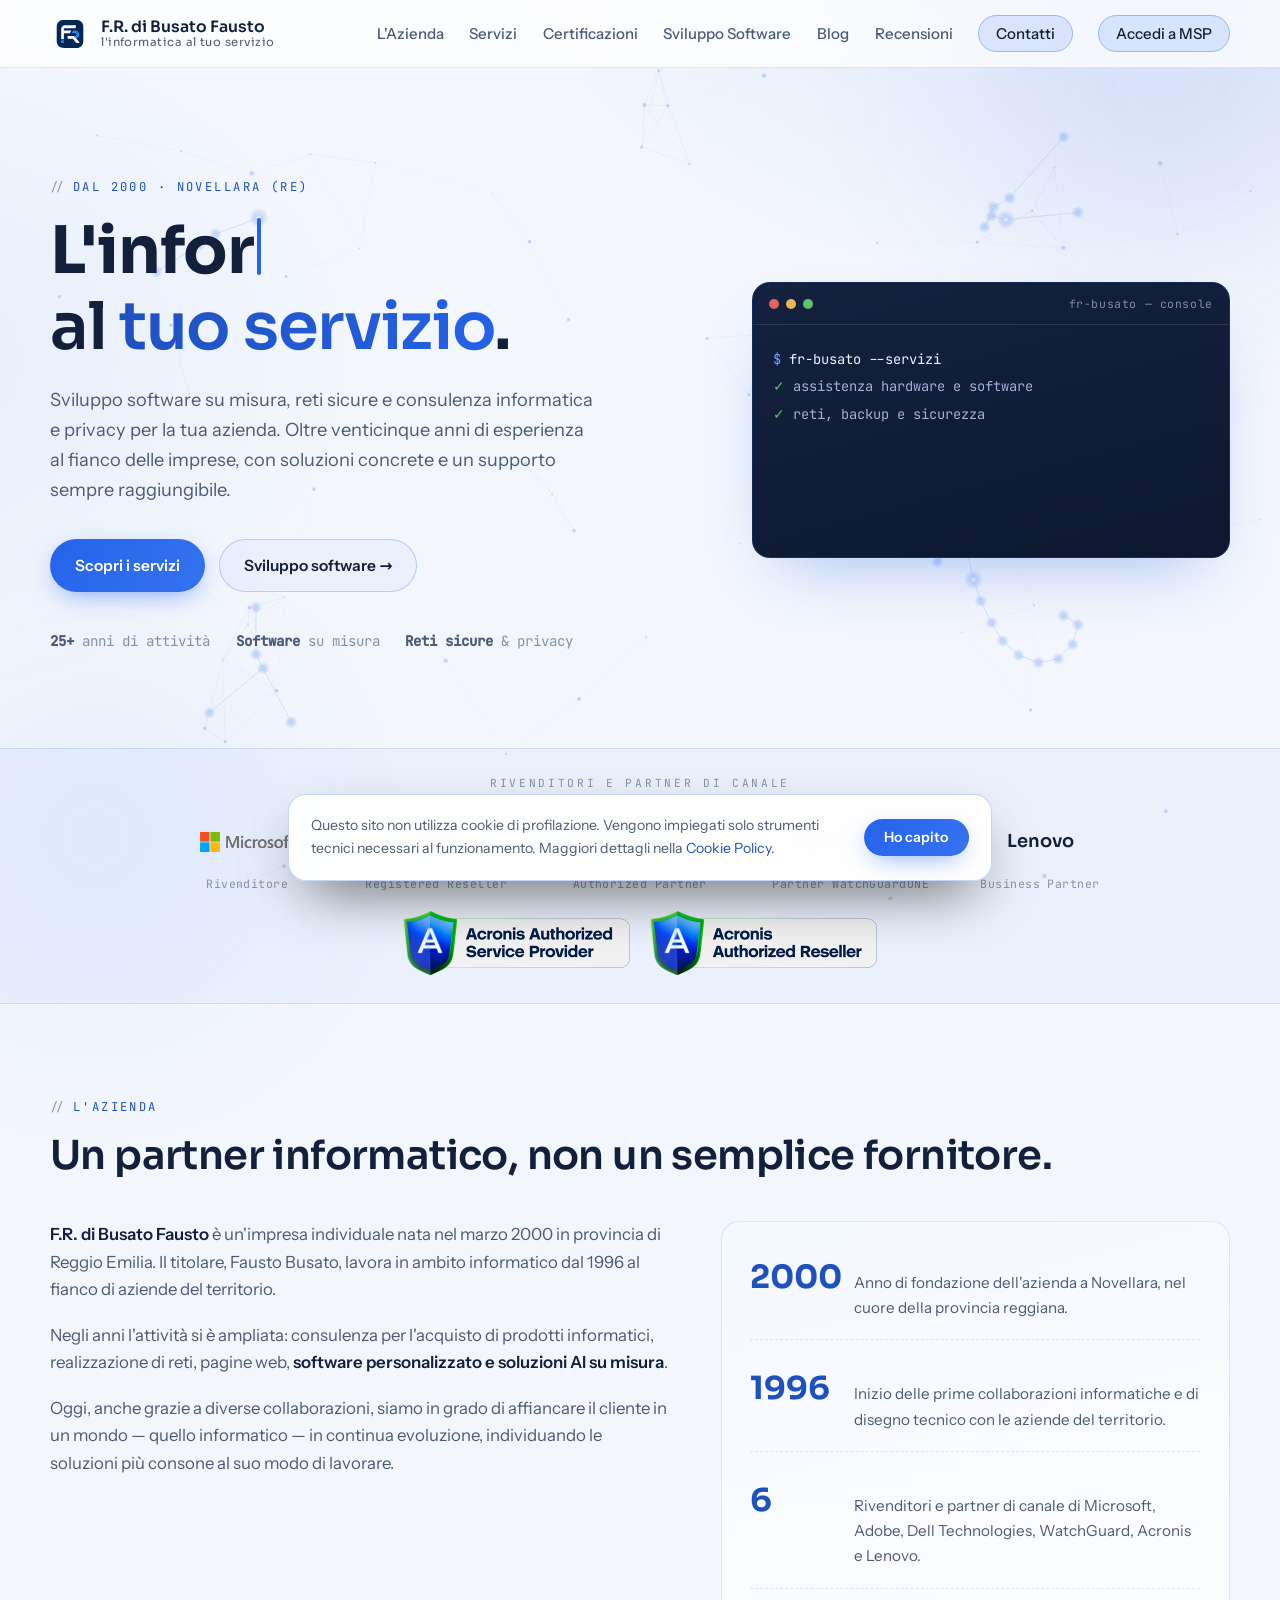
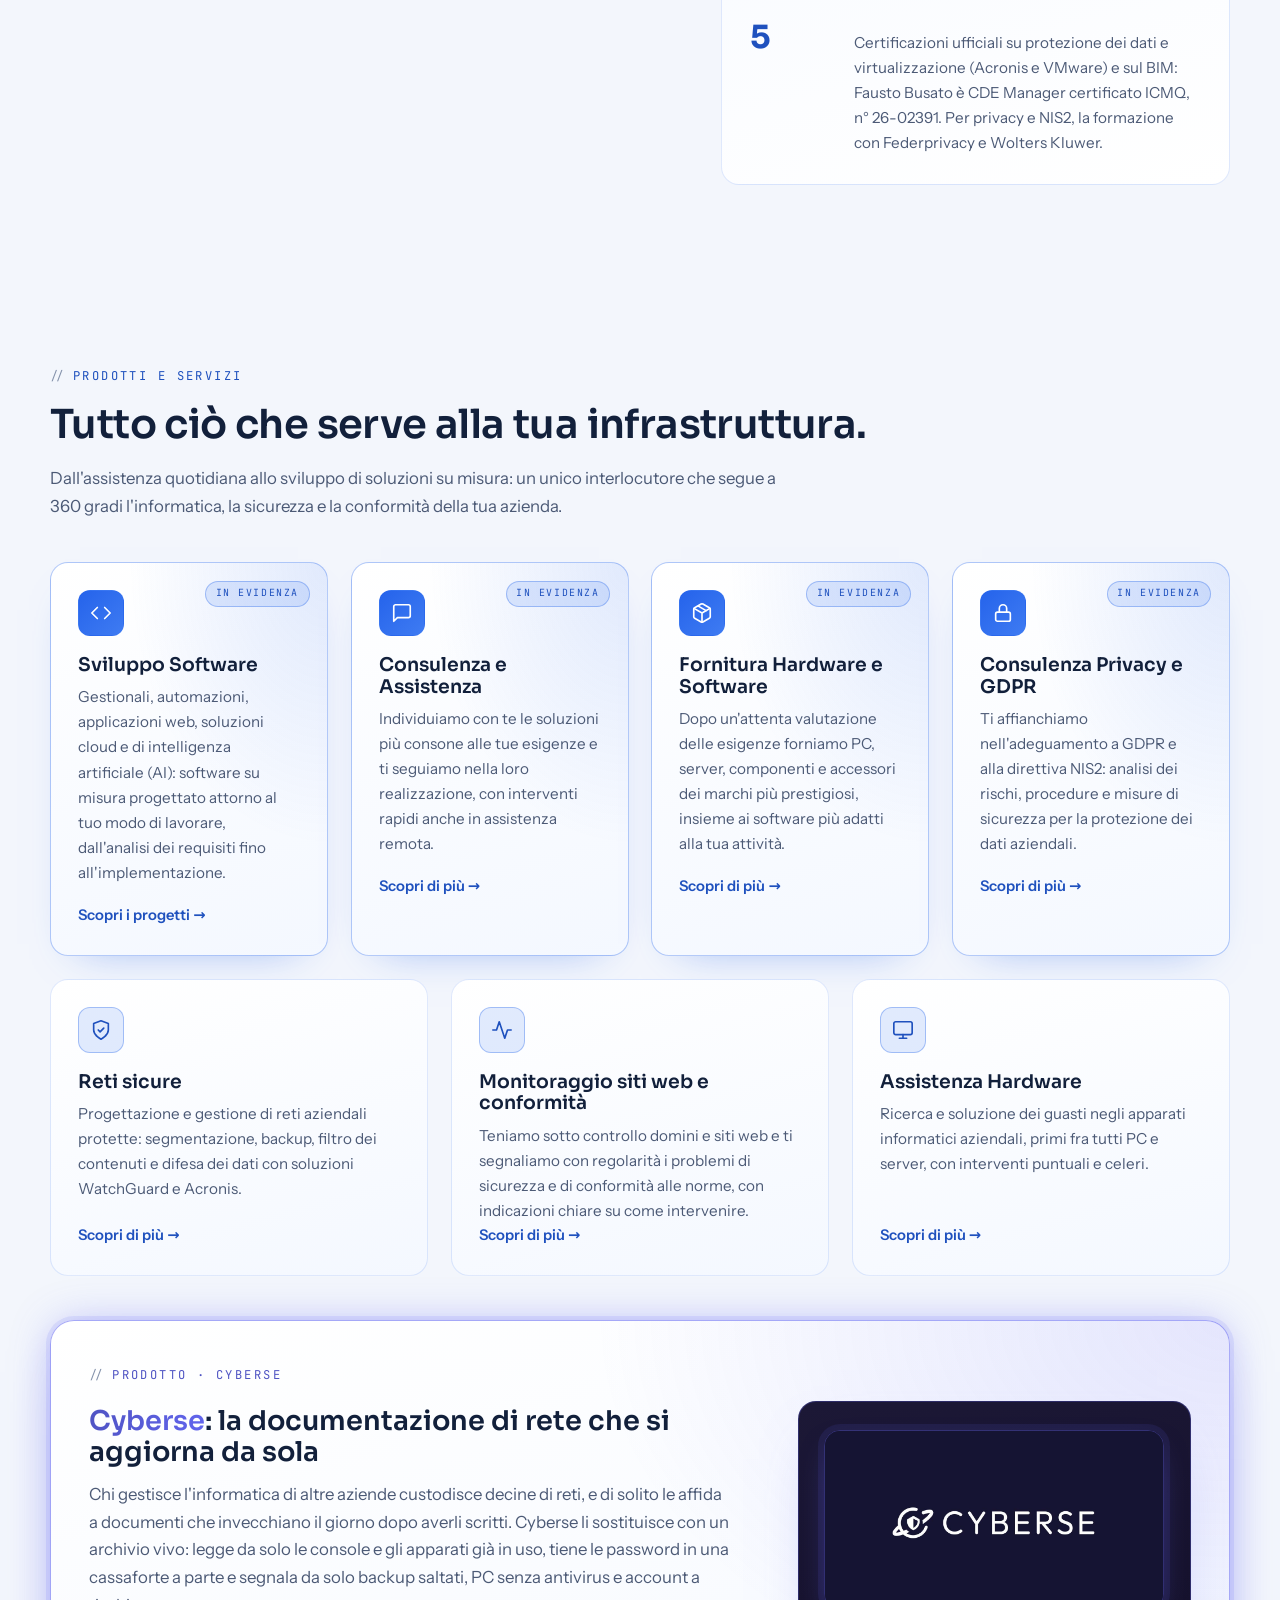
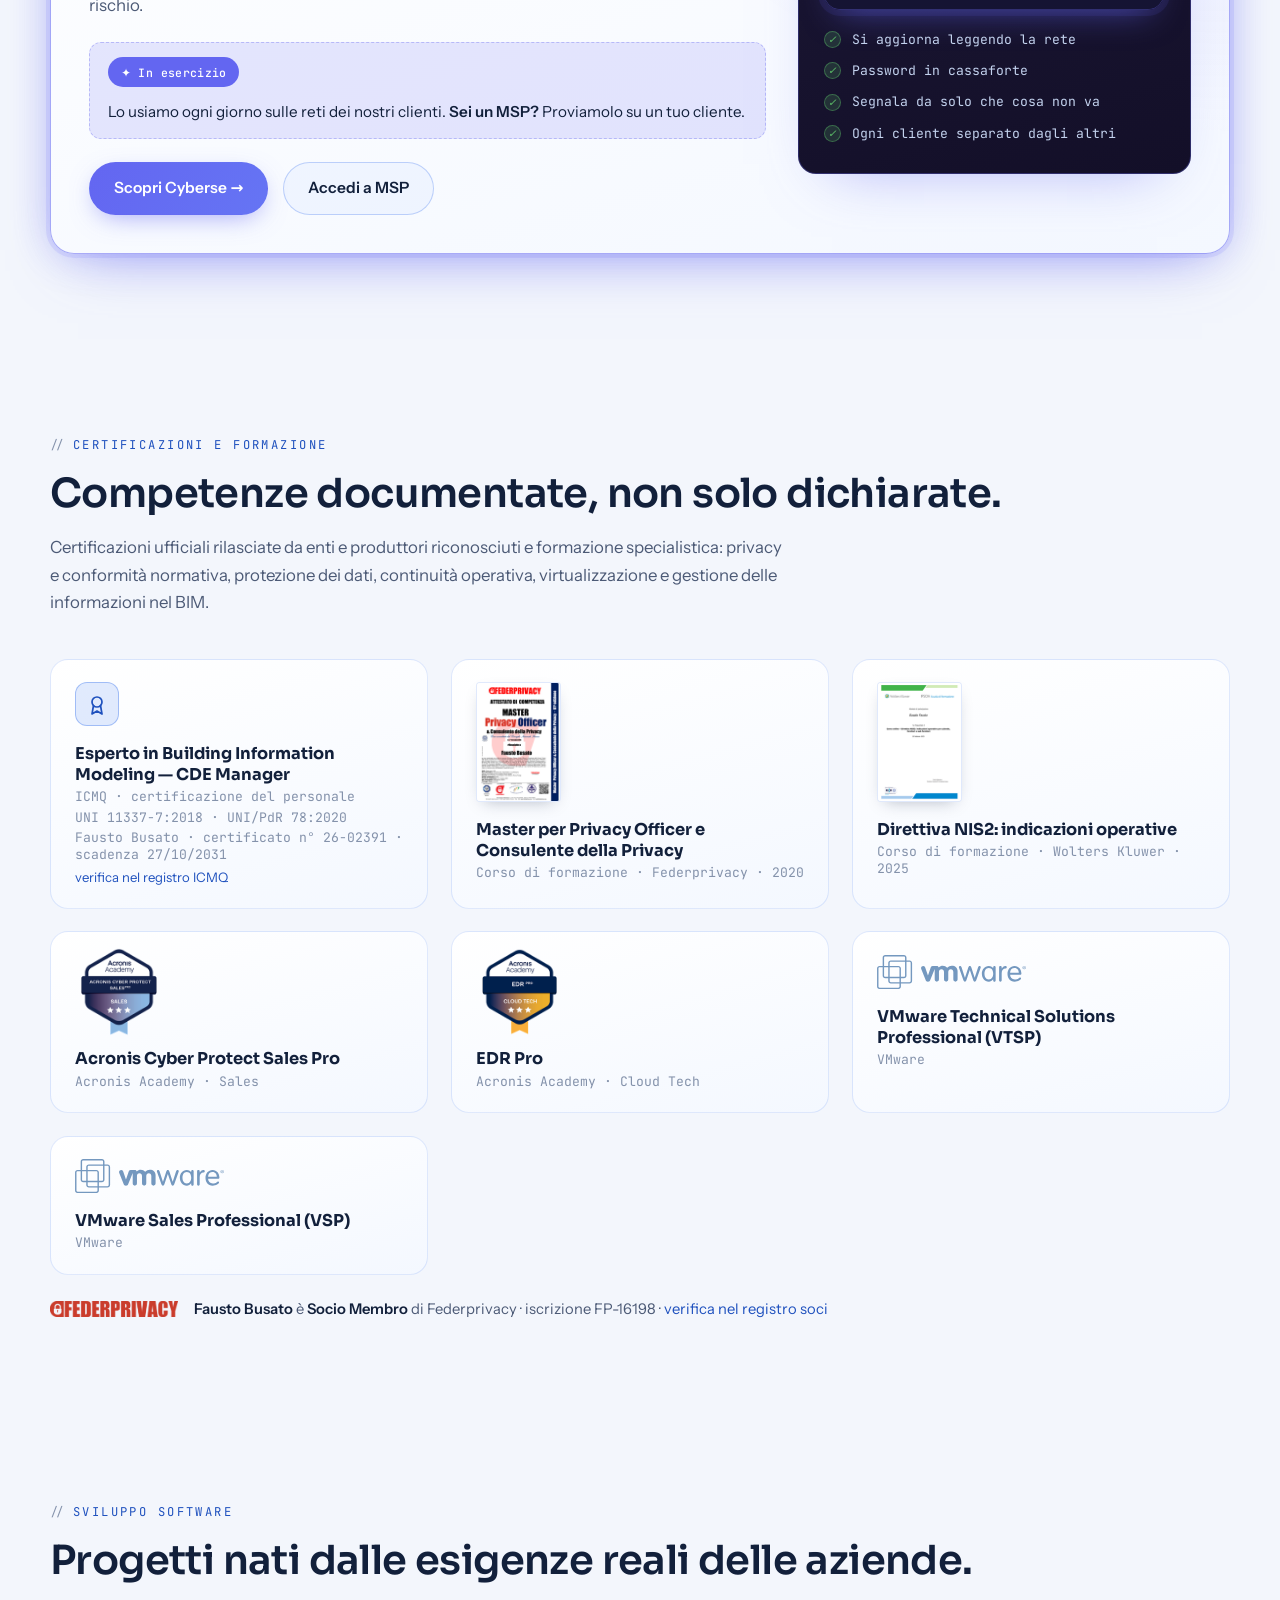
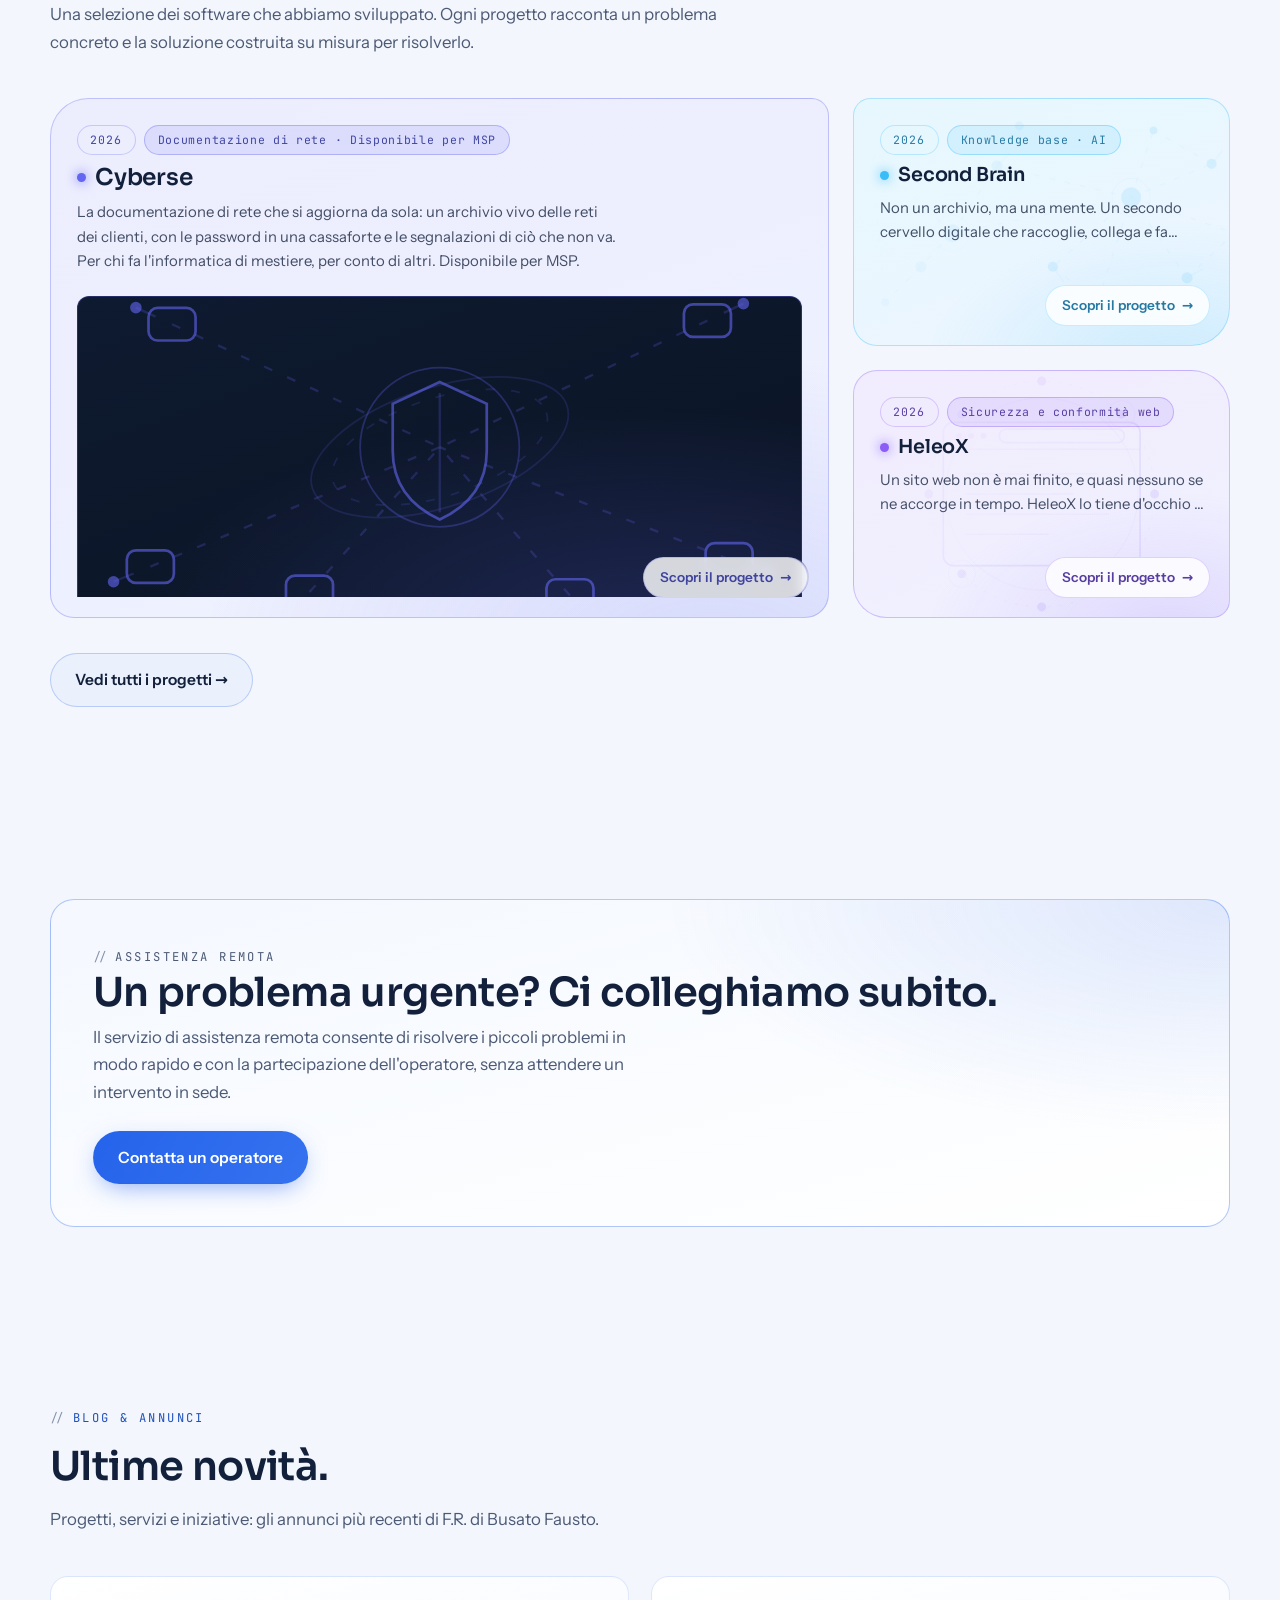
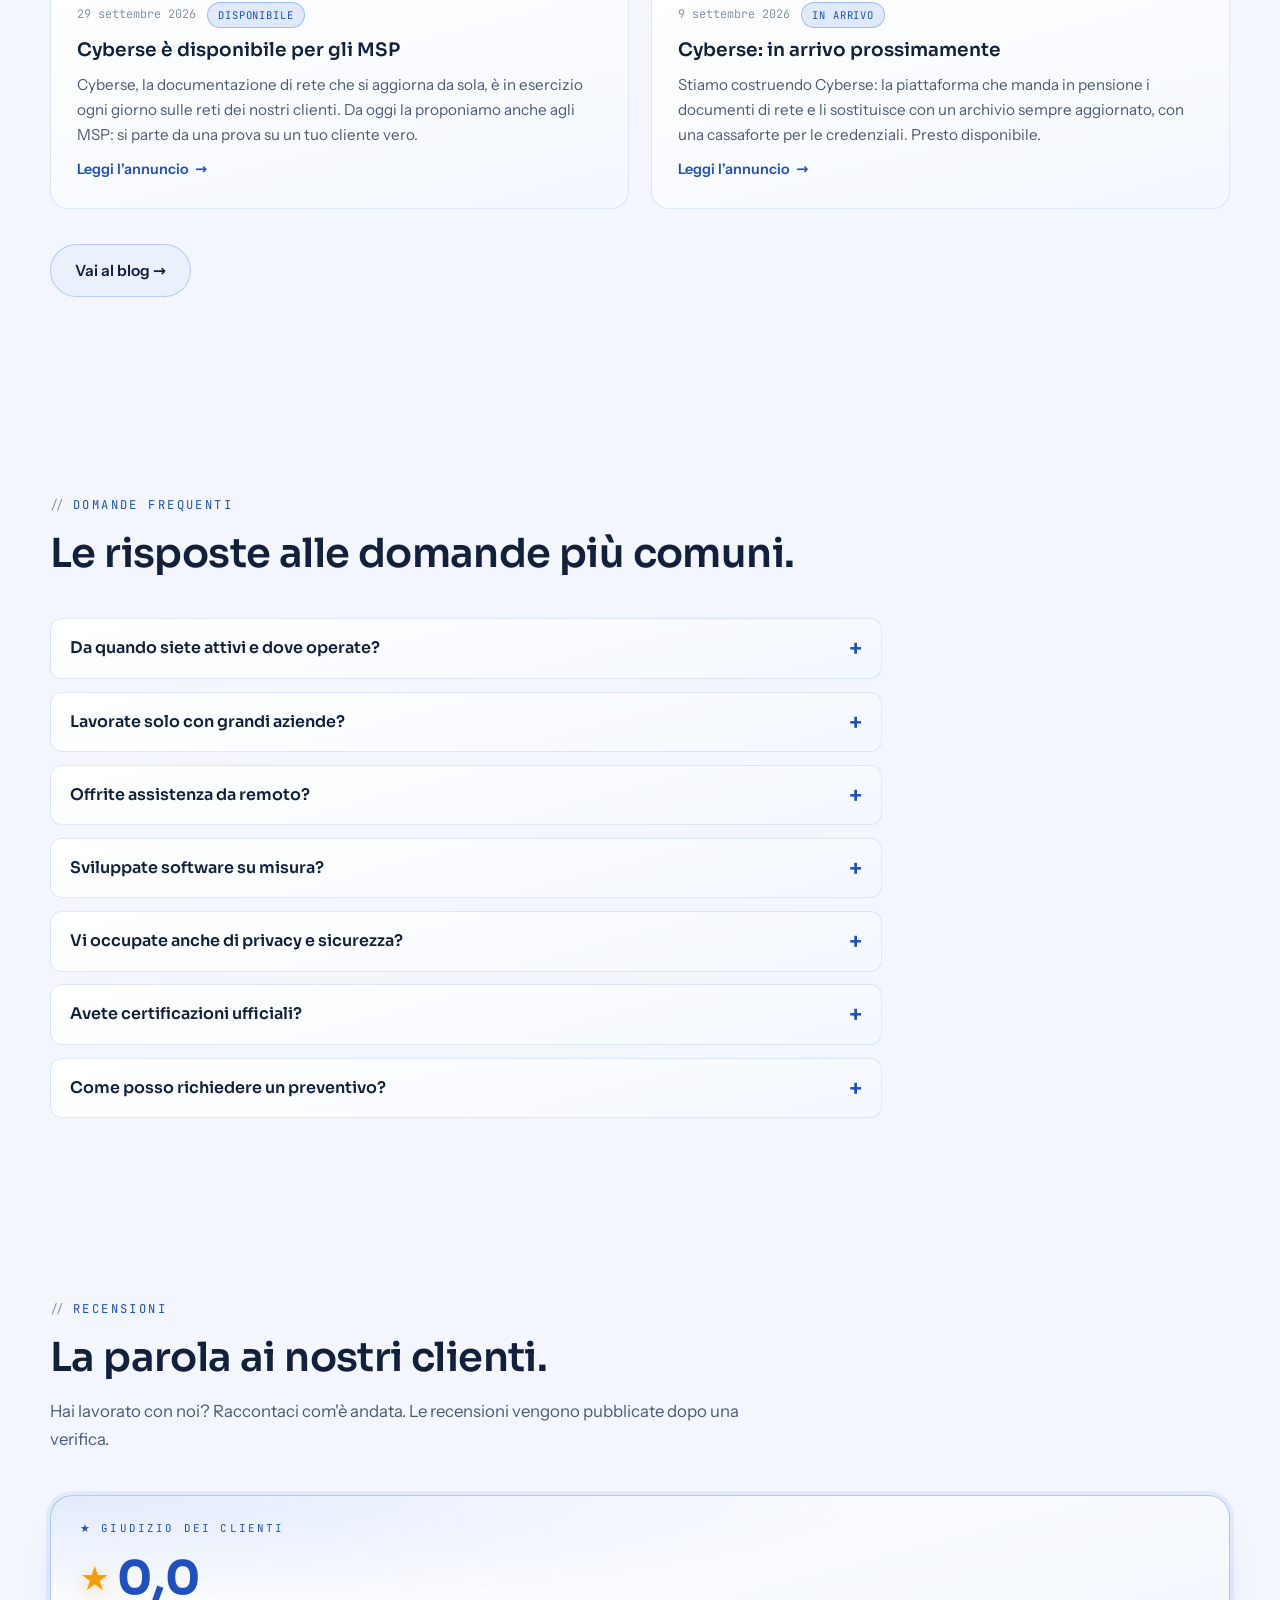
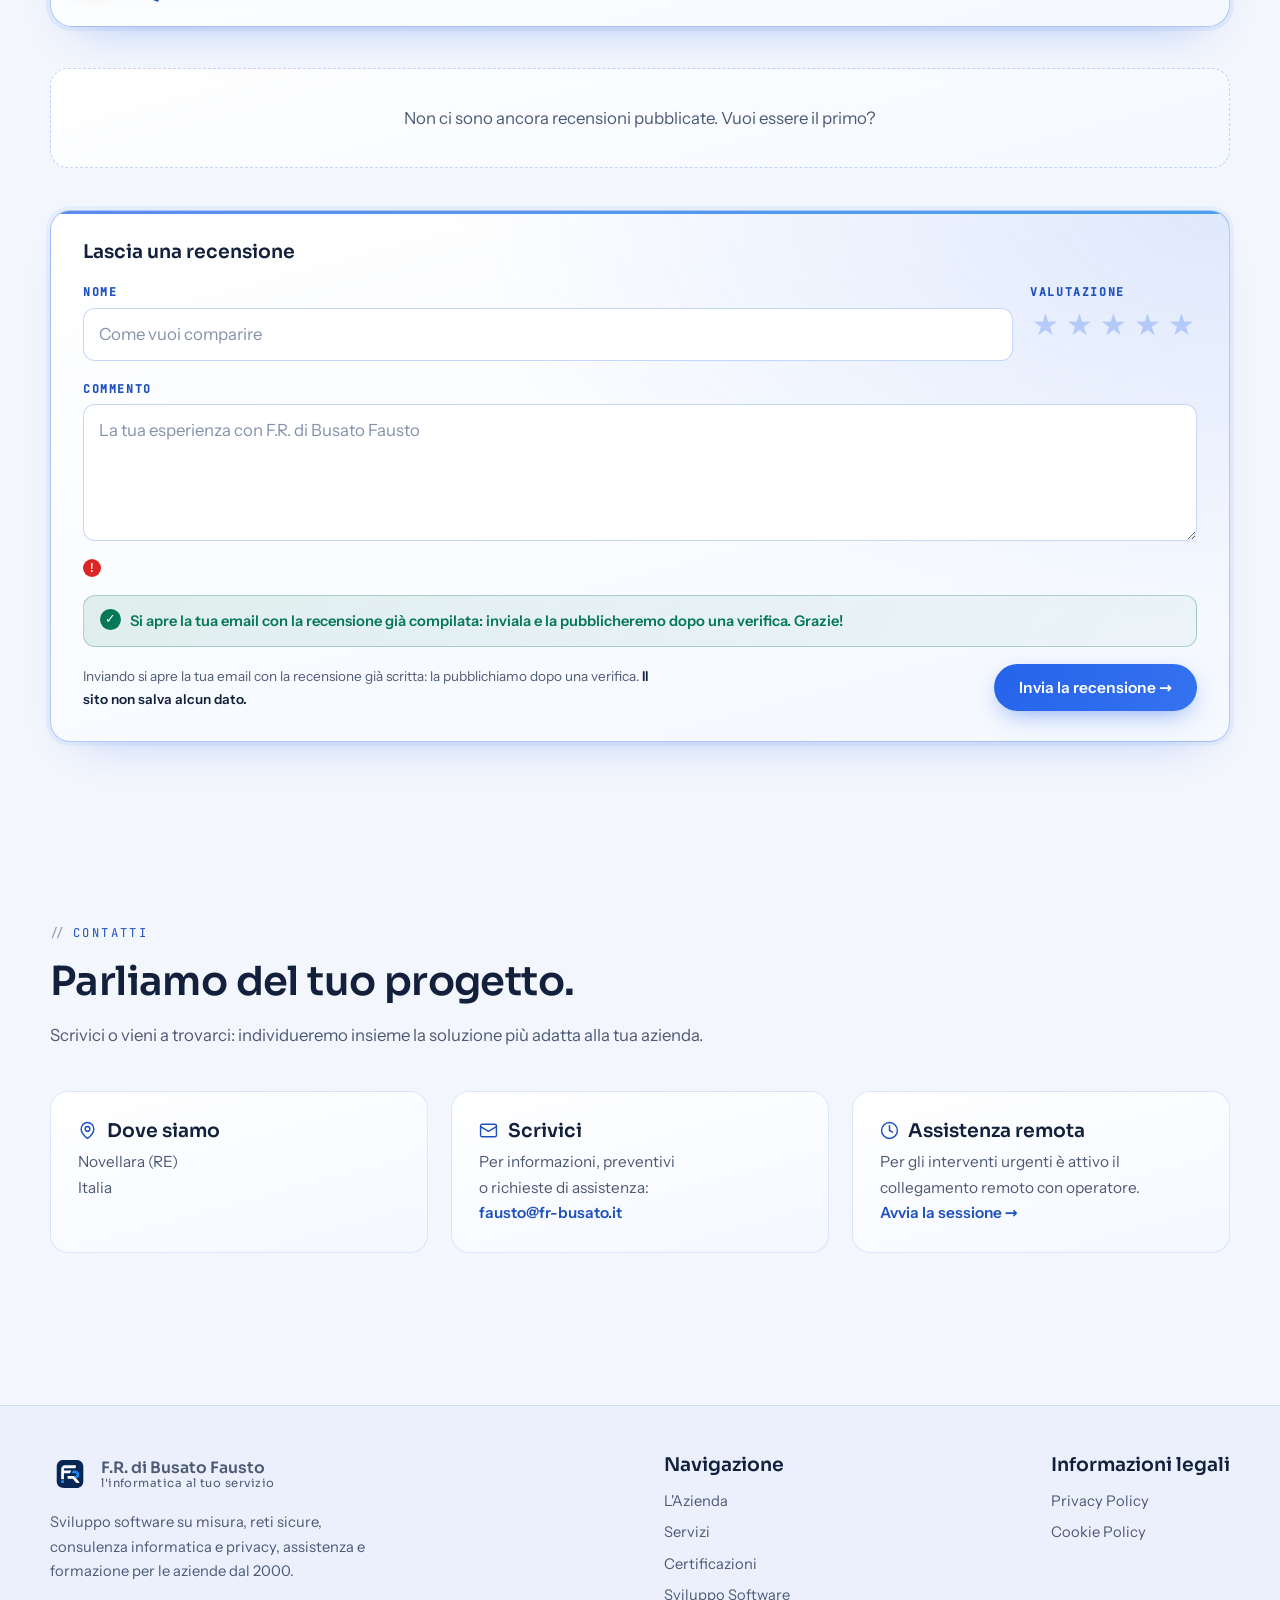
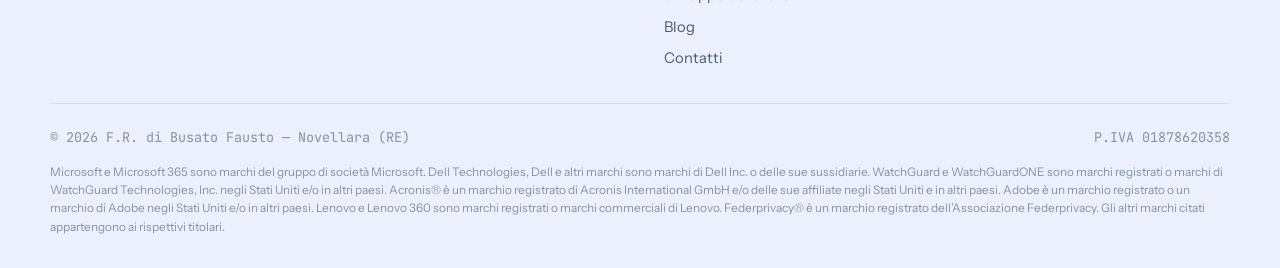
==== commit b845e5e2: "FAQ certificazioni: Acronis Cyber Protect ed EDR, non più disaster recovery La risposta citava il di" ====
--- a/index.html
+++ b/index.html
@@ -417,7 +417,7 @@
         </details>
         <details class="faq-item">
           <summary>Avete certificazioni ufficiali?</summary>
-          <p>Sì: certificazioni sulla protezione dei dati e il disaster recovery (Acronis) e sulla virtualizzazione (VMware). Fausto Busato ha la certificazione del personale ICMQ di Esperto in Building Information Modeling, specializzazione CDE Manager (UNI 11337-7:2018 e UNI/PdR 78:2020), certificato n° 26-02391 con scadenza 27/10/2031: gestisce l'ambiente di condivisione dei dati di una commessa BIM. Per la privacy e la NIS2, Fausto Busato ha frequentato il Master per Privacy Officer e Consulente della Privacy di Federprivacy, di cui è Socio Membro, e il corso «Direttiva NIS2: indicazioni operative» di Wolters Kluwer. Le trovi tutte nella sezione <a href="#certificazioni">Certificazioni</a>.</p>
+          <p>Sì: certificazioni sulla protezione dei dati e sul rilevamento delle minacce (Acronis Cyber Protect ed EDR) e sulla virtualizzazione (VMware). Fausto Busato ha la certificazione del personale ICMQ di Esperto in Building Information Modeling, specializzazione CDE Manager (UNI 11337-7:2018 e UNI/PdR 78:2020), certificato n° 26-02391 con scadenza 27/10/2031: gestisce l'ambiente di condivisione dei dati di una commessa BIM. Per la privacy e la NIS2, Fausto Busato ha frequentato il Master per Privacy Officer e Consulente della Privacy di Federprivacy, di cui è Socio Membro, e il corso «Direttiva NIS2: indicazioni operative» di Wolters Kluwer. Le trovi tutte nella sezione <a href="#certificazioni">Certificazioni</a>.</p>
         </details>
         <details class="faq-item">
           <summary>Come posso richiedere un preventivo?</summary>
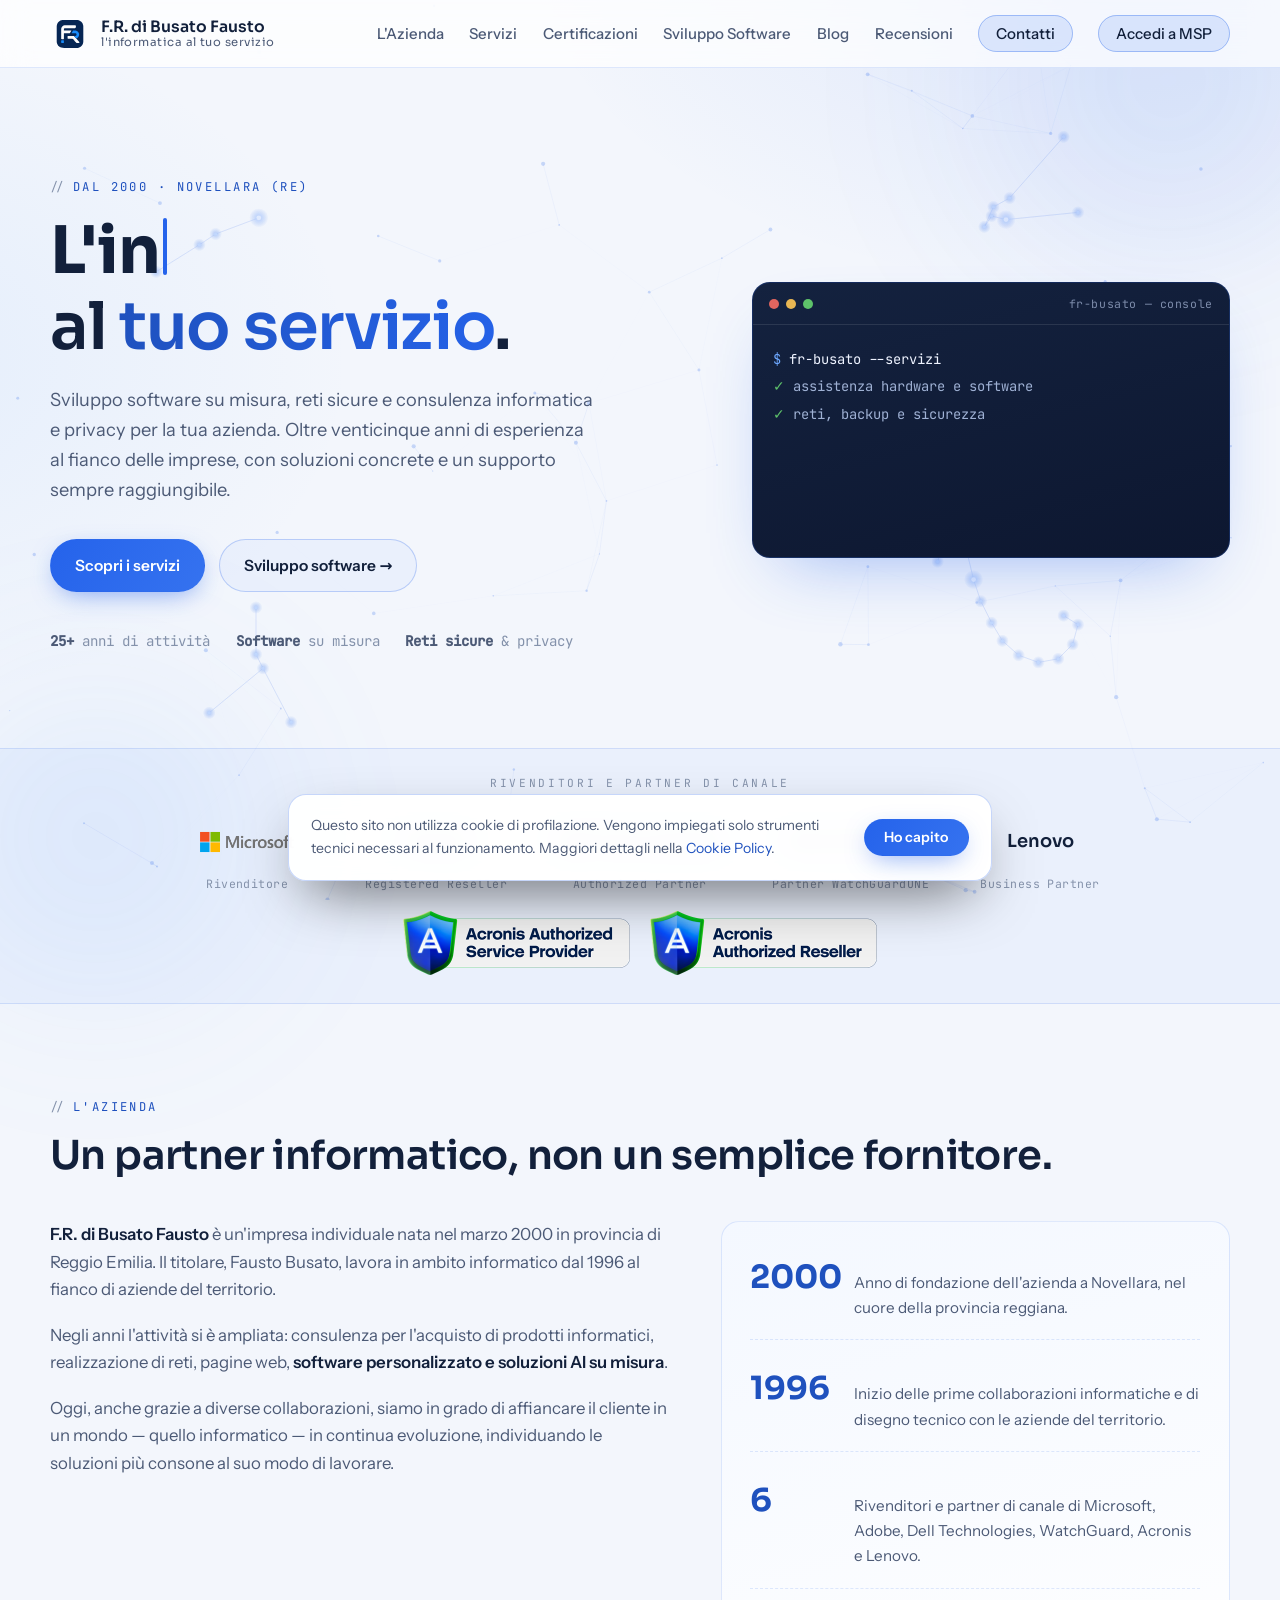
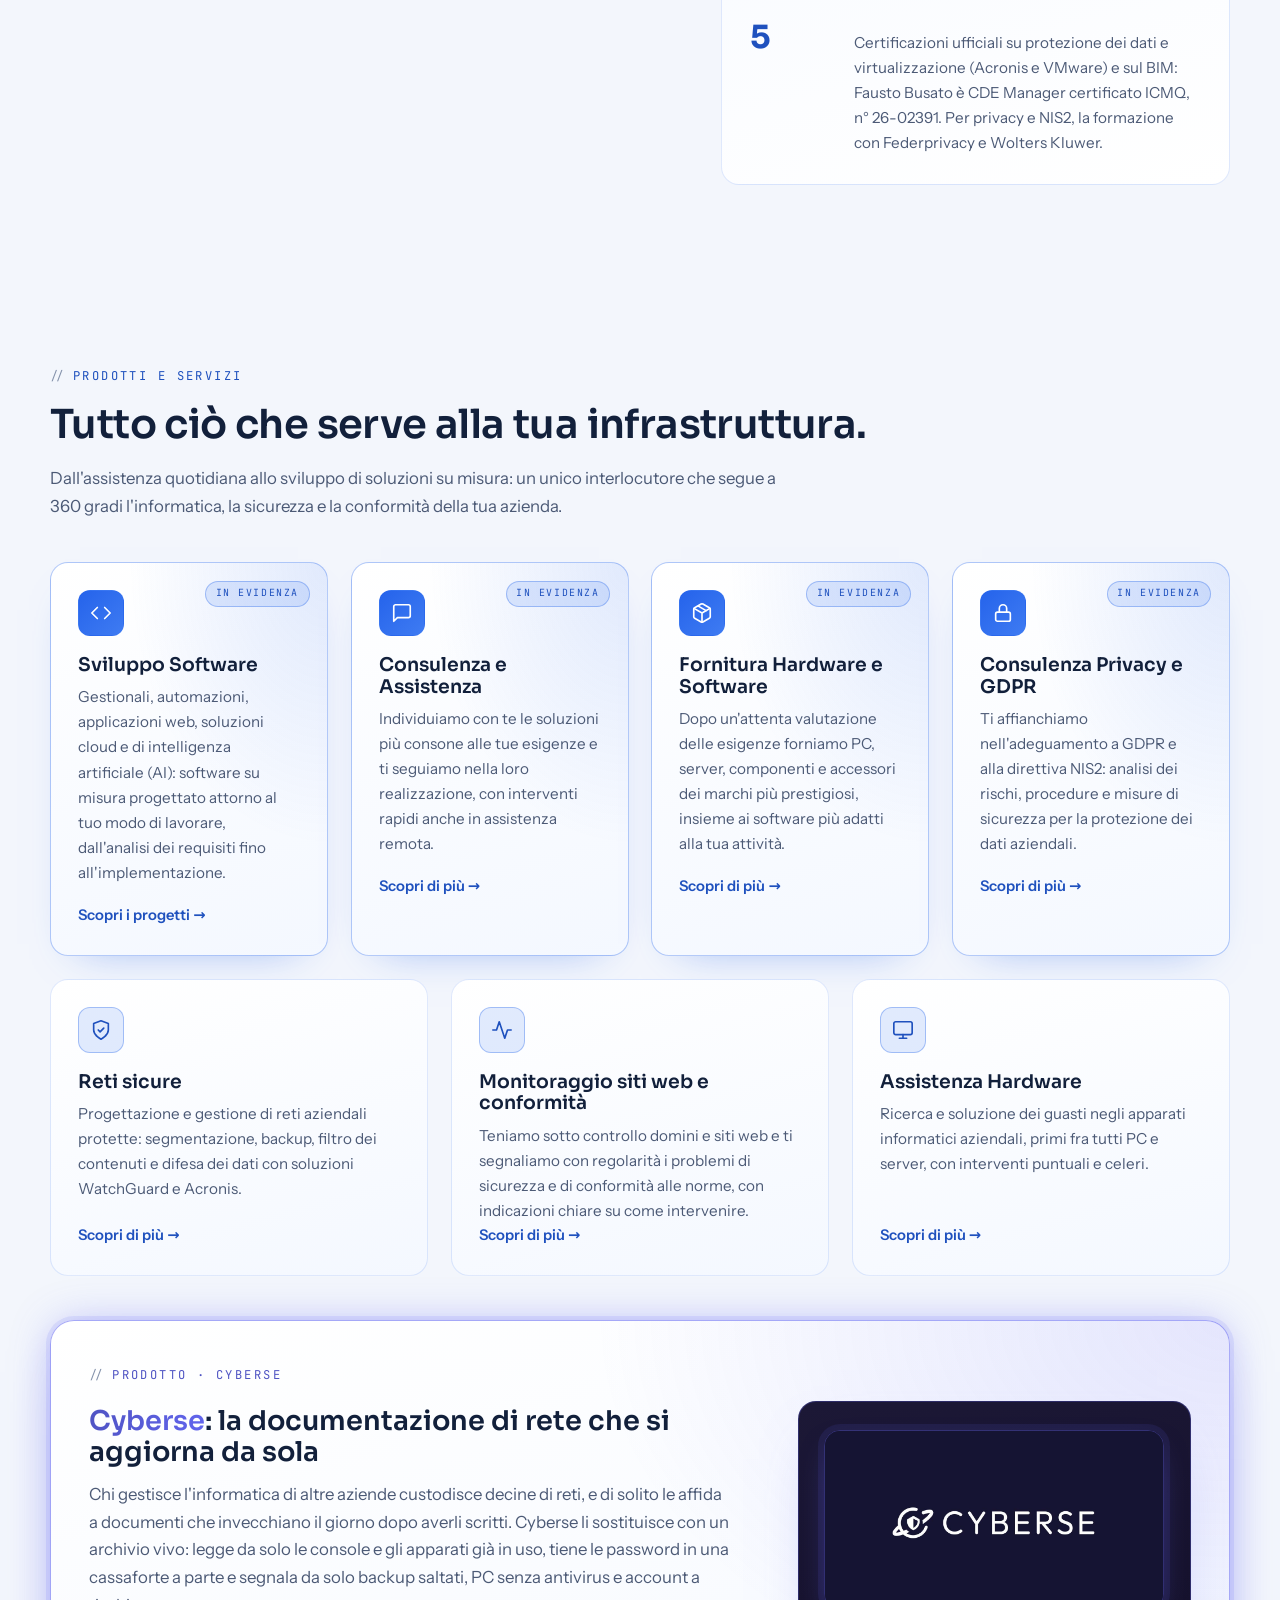
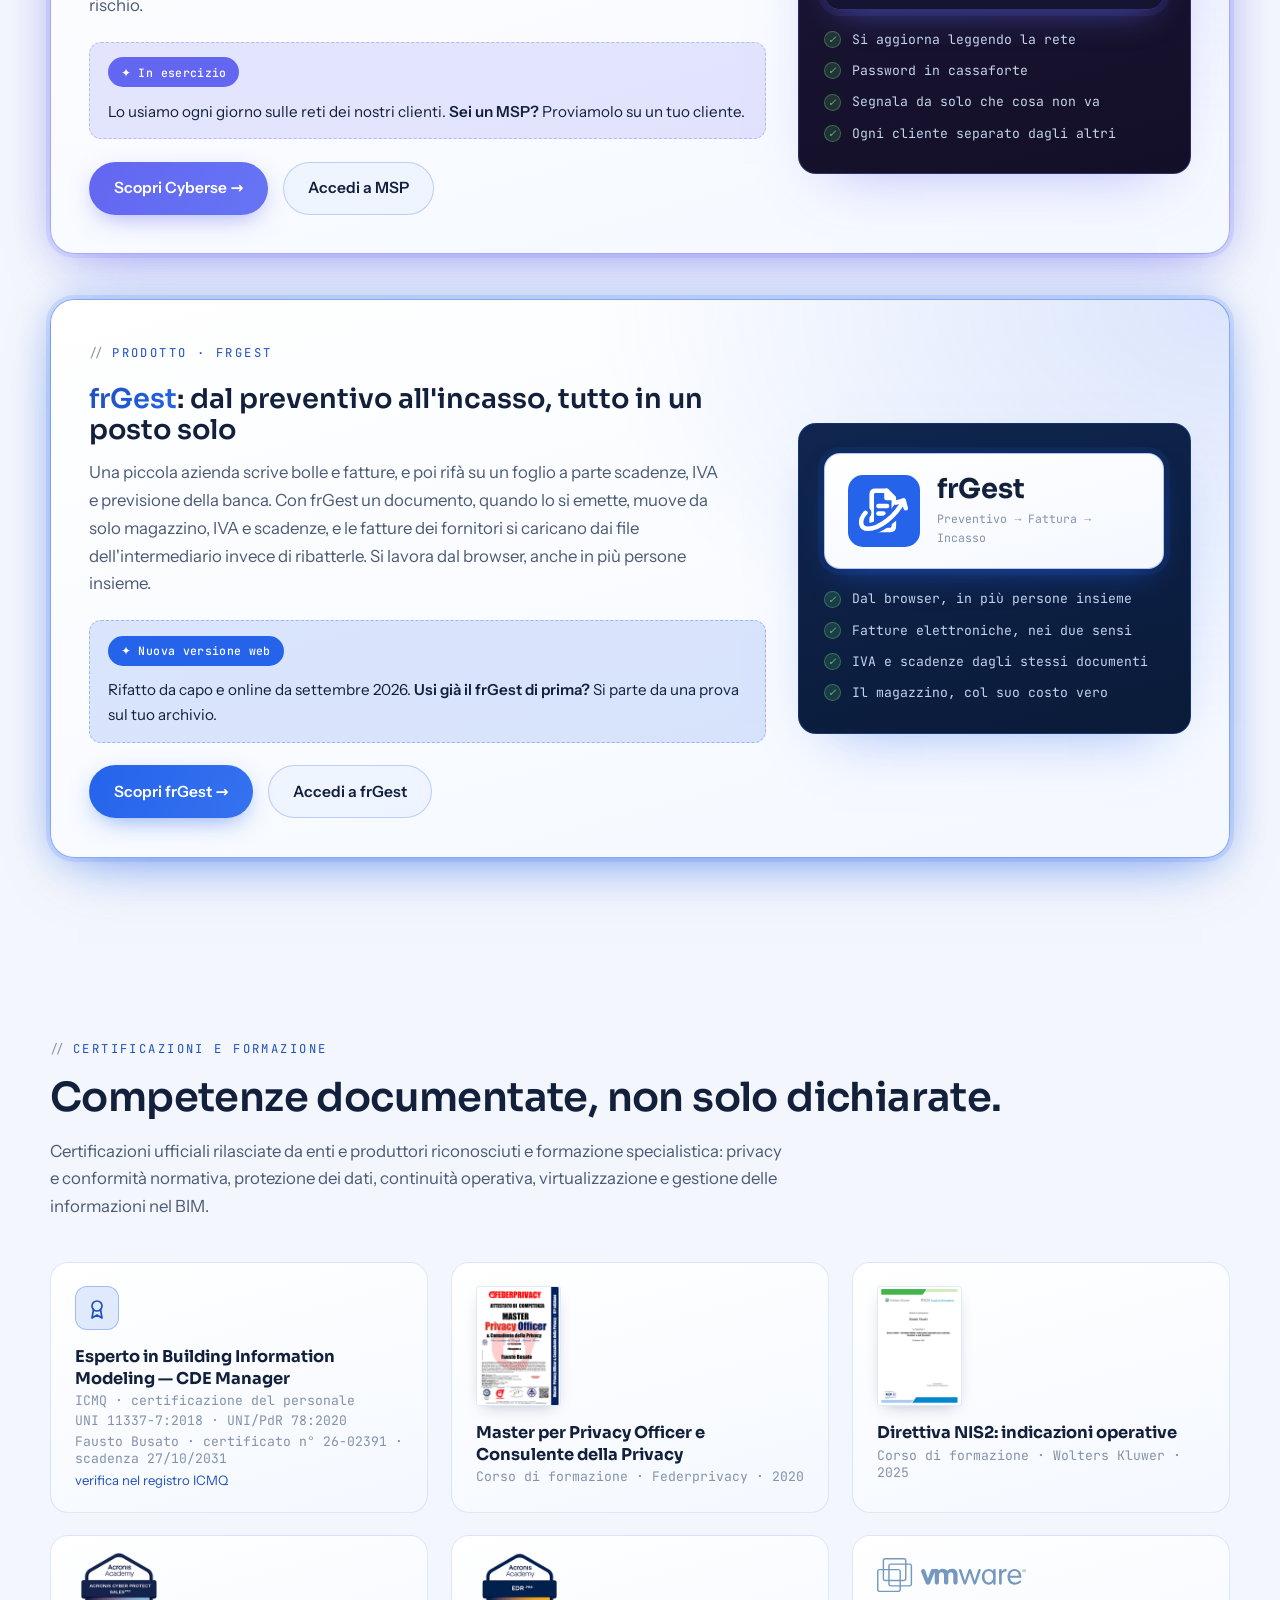
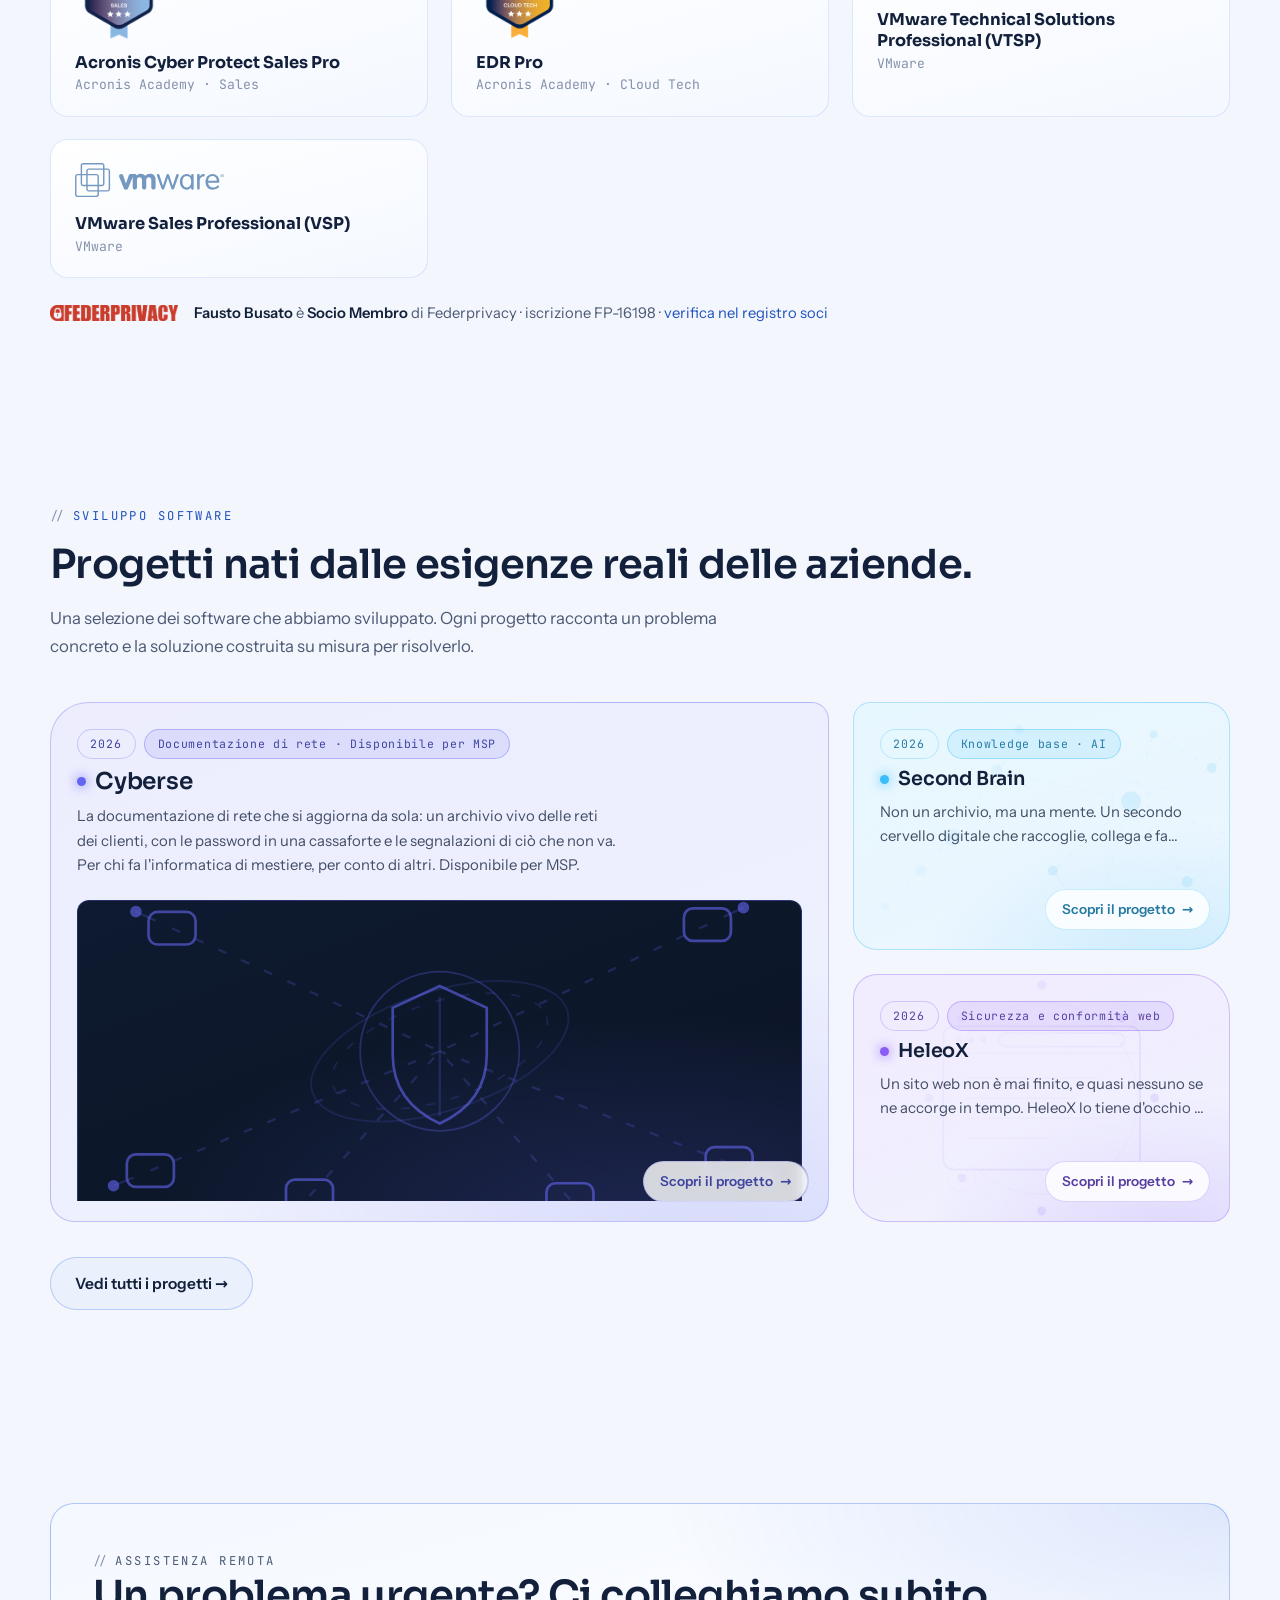
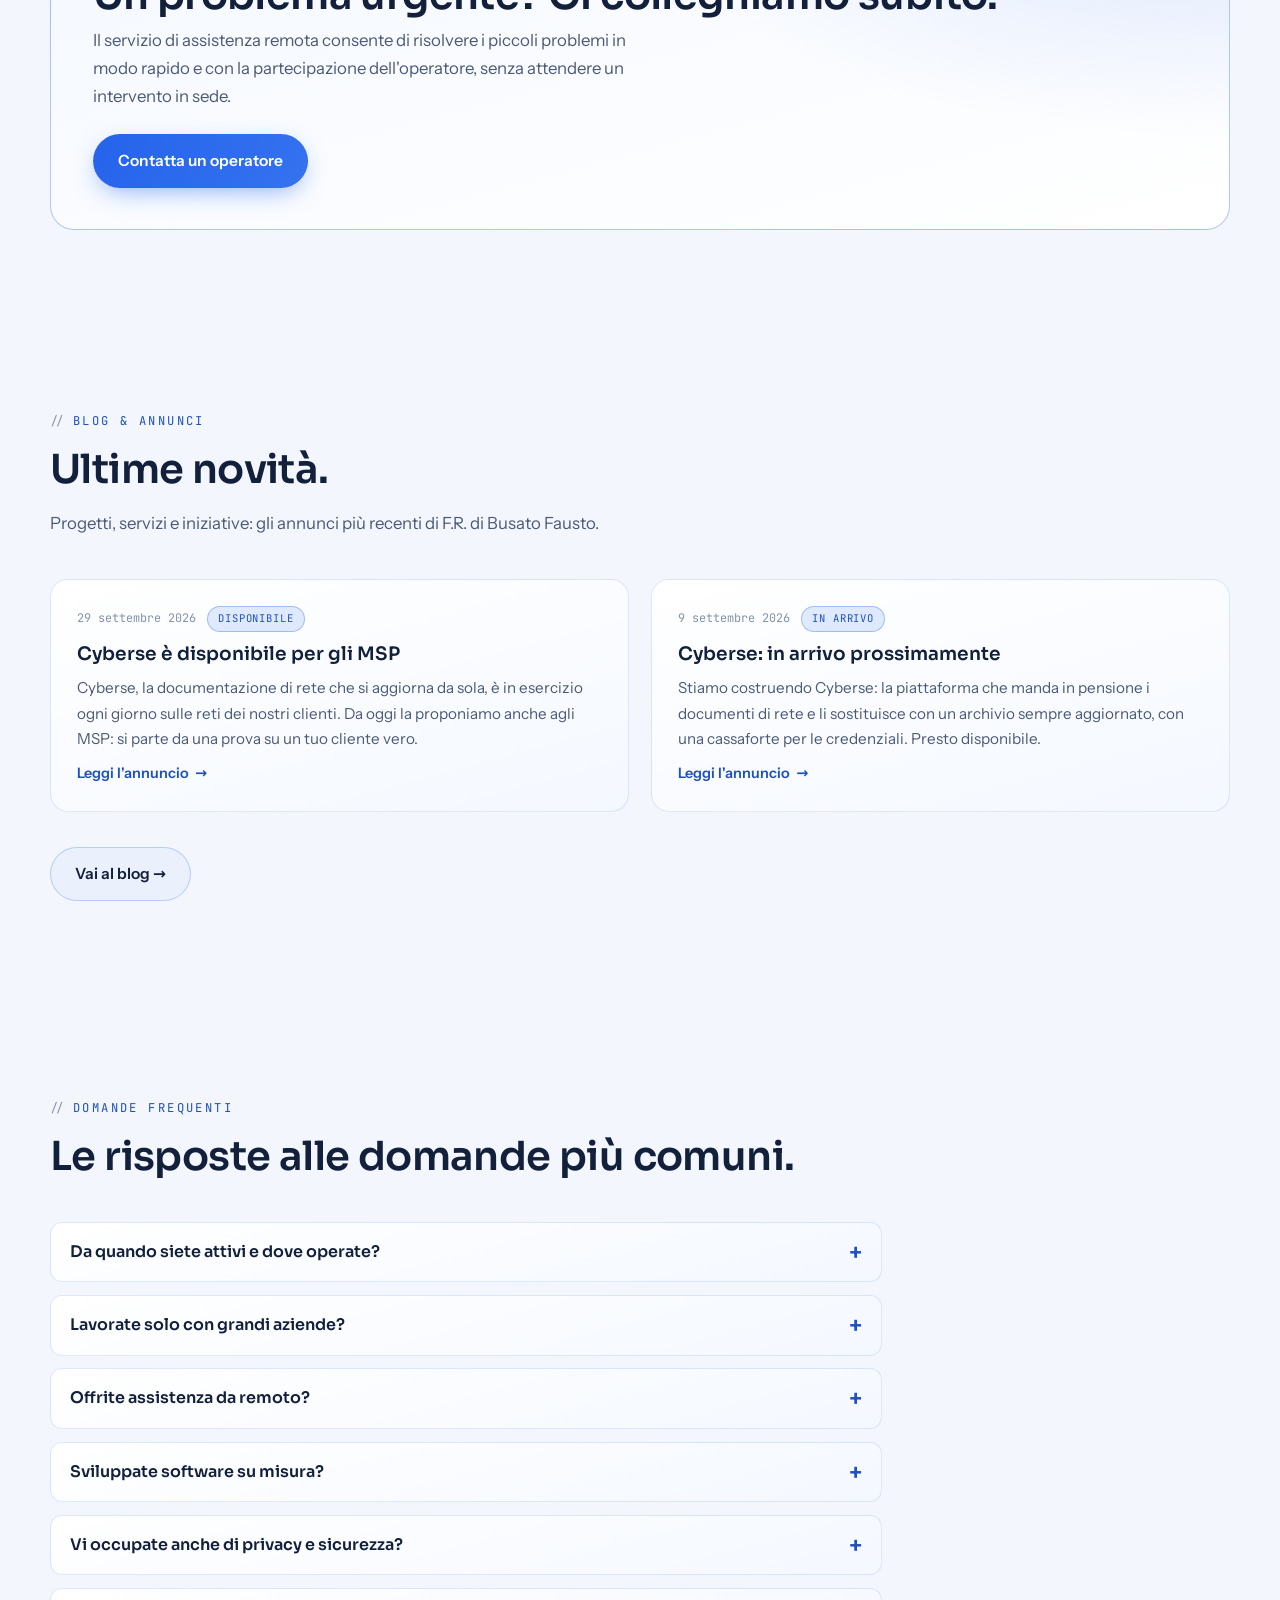
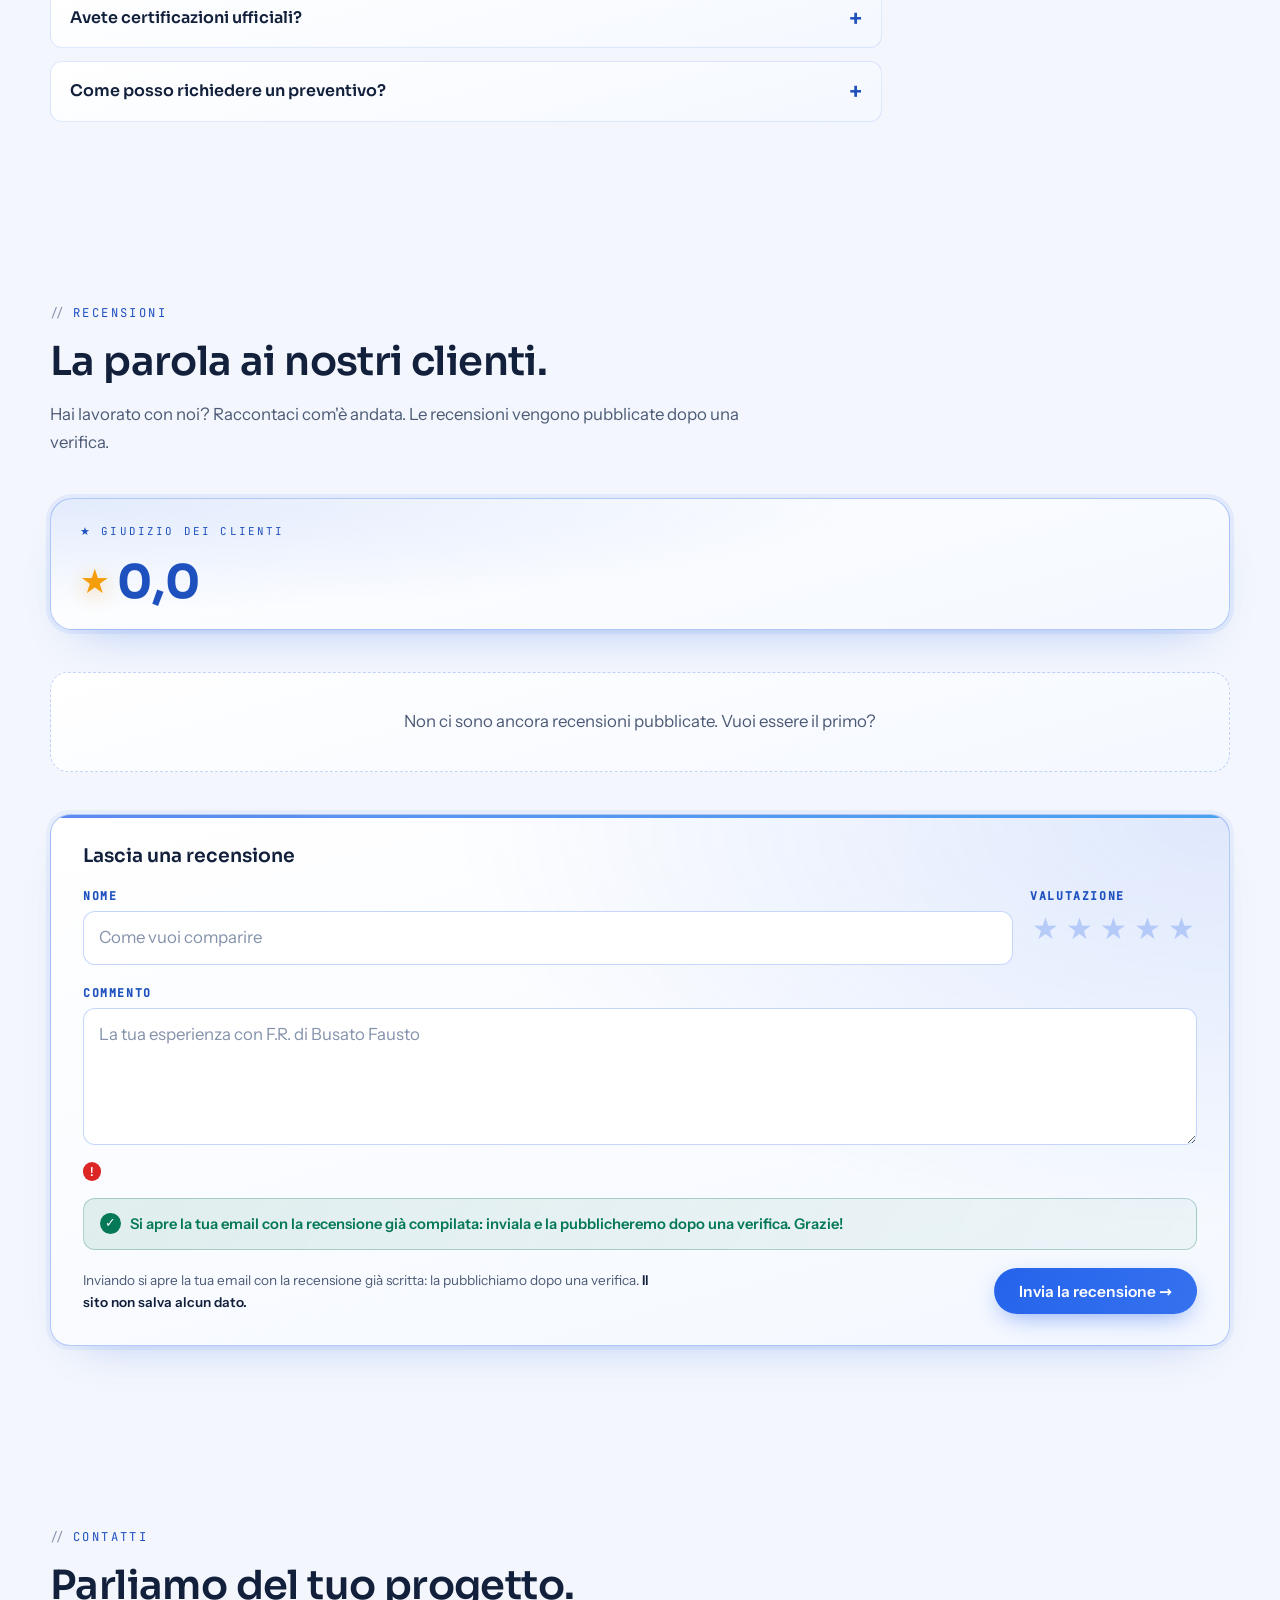
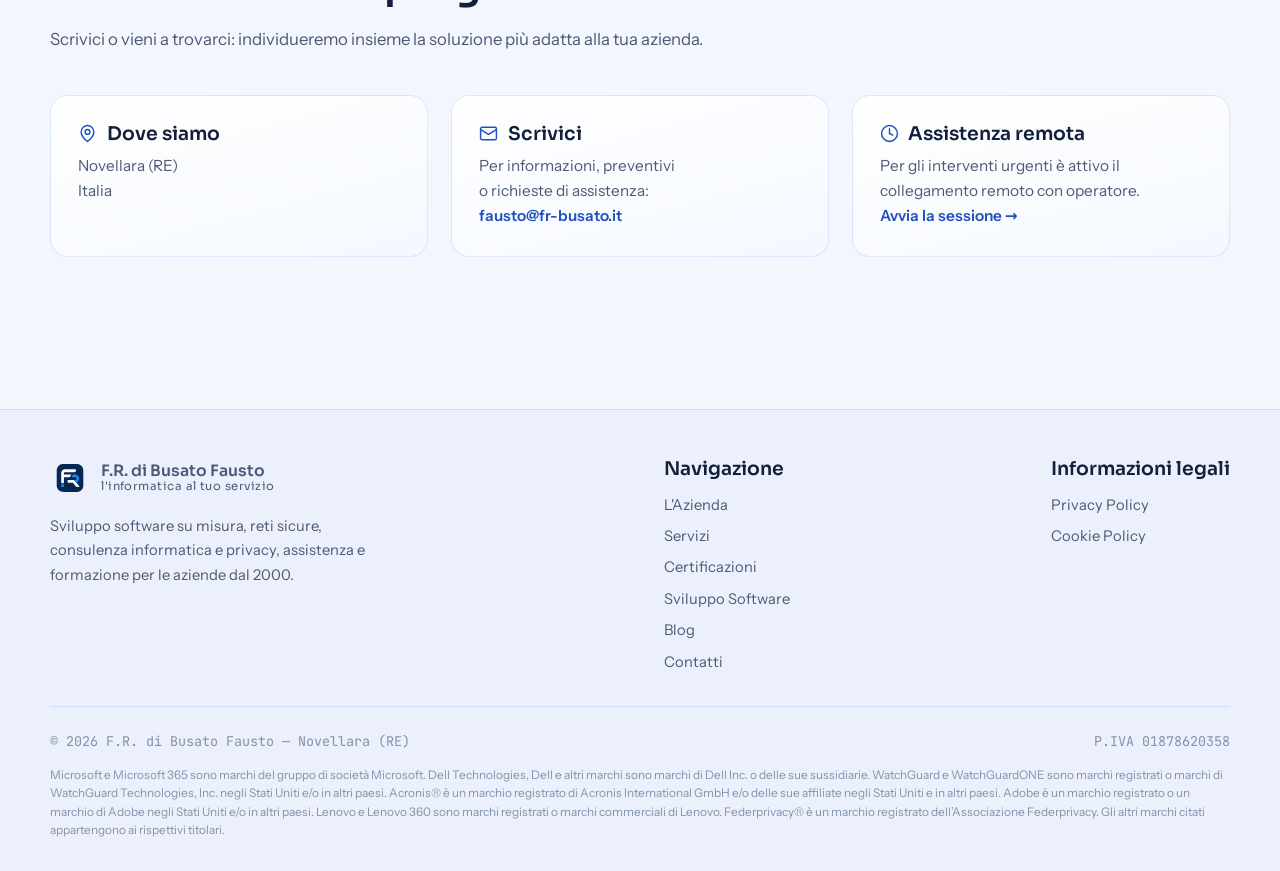
==== commit e87f0063: "Home: il riquadro di frGest nella sezione Servizi, sotto quello di Cyberse - Richiesta di Fausto (20" ====
--- a/index.html
+++ b/index.html
@@ -336,6 +336,40 @@
         </div>
       </div>
 
+      <!-- ===== frGest: il nostro gestionale per le piccole aziende =====
+           Testi solo su cose costruite e in esercizio (vedi le regole in testa
+           a frgest.html). La scheda completa è frgest.html -->
+      <div class="richiamo richiamo-frgest rivela">
+        <div class="richiamo-testo">
+          <p class="eyebrow">Prodotto · frGest</p>
+          <h3 class="richiamo-titolo"><span class="gradiente">frGest</span>: dal preventivo all'incasso, tutto in un posto solo</h3>
+          <p>Una piccola azienda scrive bolle e fatture, e poi rifà su un foglio a parte scadenze, IVA e previsione della banca. Con frGest un documento, quando lo si emette, muove da solo magazzino, IVA e scadenze, e le fatture dei fornitori si caricano dai file dell'intermediario invece di ribatterle. Si lavora dal browser, anche in più persone insieme.</p>
+          <div class="richiamo-annuncio">
+            <span class="richiamo-badge">✦ Nuova versione web</span>
+            <p>Rifatto da capo e online da settembre 2026. <strong>Usi già il frGest di prima?</strong> Si parte da una prova sul tuo archivio.</p>
+          </div>
+          <div class="richiamo-azioni">
+            <a class="btn btn-pieno" href="frgest.html">Scopri frGest →</a>
+            <a class="btn btn-vuoto" href="https://frgest.fr-busato.it/">Accedi a frGest</a>
+          </div>
+        </div>
+        <div class="richiamo-vetrina" aria-hidden="true">
+          <div class="richiamo-marchio fg-marchio">
+            <img src="assets/img/frgest.svg" alt="" width="48" height="48" decoding="async">
+            <div>
+              <strong>frGest</strong>
+              <span>Preventivo → Fattura → Incasso</span>
+            </div>
+          </div>
+          <ul class="richiamo-check">
+            <li><i></i>Dal browser, in più persone insieme</li>
+            <li><i></i>Fatture elettroniche, nei due sensi</li>
+            <li><i></i>IVA e scadenze dagli stessi documenti</li>
+            <li><i></i>Il magazzino, col suo costo vero</li>
+          </ul>
+        </div>
+      </div>
+
     </section>
 
     <!-- ================= CERTIFICAZIONI ================= -->
--- a/assets/css/style.css
+++ b/assets/css/style.css
@@ -975,6 +975,9 @@
     0 0 56px 2px color-mix(in srgb, var(--accent) 42%, transparent),
     0 26px 66px -26px color-mix(in srgb, var(--accent) 60%, transparent);
 }
+/* Il richiamo di frGest: stesso blocco, con l'accento e il fondo di frGest */
+.richiamo-frgest{ --accent:#2563eb; }
+.richiamo-frgest .richiamo-vetrina{ background:linear-gradient(165deg, #10264f, #0a1a38); }
 .richiamo-titolo{ font-size:clamp(1.4rem, 2.6vw, 1.7rem); margin:.3rem 0 .8rem; }
 .richiamo-testo > p:not(.eyebrow){ color:var(--muted); margin:0; max-width:40rem; }
 .richiamo-annuncio{
@@ -1936,6 +1939,24 @@
   --accent-soft: color-mix(in srgb, var(--accent) 13%, transparent);
   --accent-line: color-mix(in srgb, var(--accent) 34%, transparent);
 }
+/* Pagina frGest (frgest.html): stessi blocchi di Cyberse, con l'accento di frGest */
+.pagina-frgest{
+  --accent:#2563eb;
+  --accent-2: color-mix(in srgb, var(--accent) 78%, #0a1220);
+  --accent-soft: color-mix(in srgb, var(--accent) 13%, transparent);
+  --accent-line: color-mix(in srgb, var(--accent) 34%, transparent);
+}
+.pagina-frgest .cy-centro{ background:linear-gradient(165deg, #10264f, #0a1a38); }
+.richiamo-marchio.fg-marchio{
+  display:flex; align-items:center; gap:1.1rem; padding:1.3rem 1.4rem;
+  background:linear-gradient(165deg, var(--surface), var(--surface-2));
+}
+.richiamo-marchio.fg-marchio img{ width:72px; height:72px; flex:none; }
+.fg-marchio strong{ display:block; font-family:var(--font-display); font-size:1.7rem; line-height:1.1; }
+.fg-marchio span{ display:block; margin-top:.3rem; font-family:var(--font-mono); font-size:.72rem; color:var(--faint); }
+.fg-limiti{ margin:0; gap:.8rem; }
+.fg-limiti li{ font-size:1rem; }
+.cy-sezione .stat-griglia{ margin-top:1.8rem; }
 .cy-hero{
   display:grid; grid-template-columns:1.3fr .9fr; gap:3rem; align-items:center;
   padding:4.2rem 0 2.2rem;
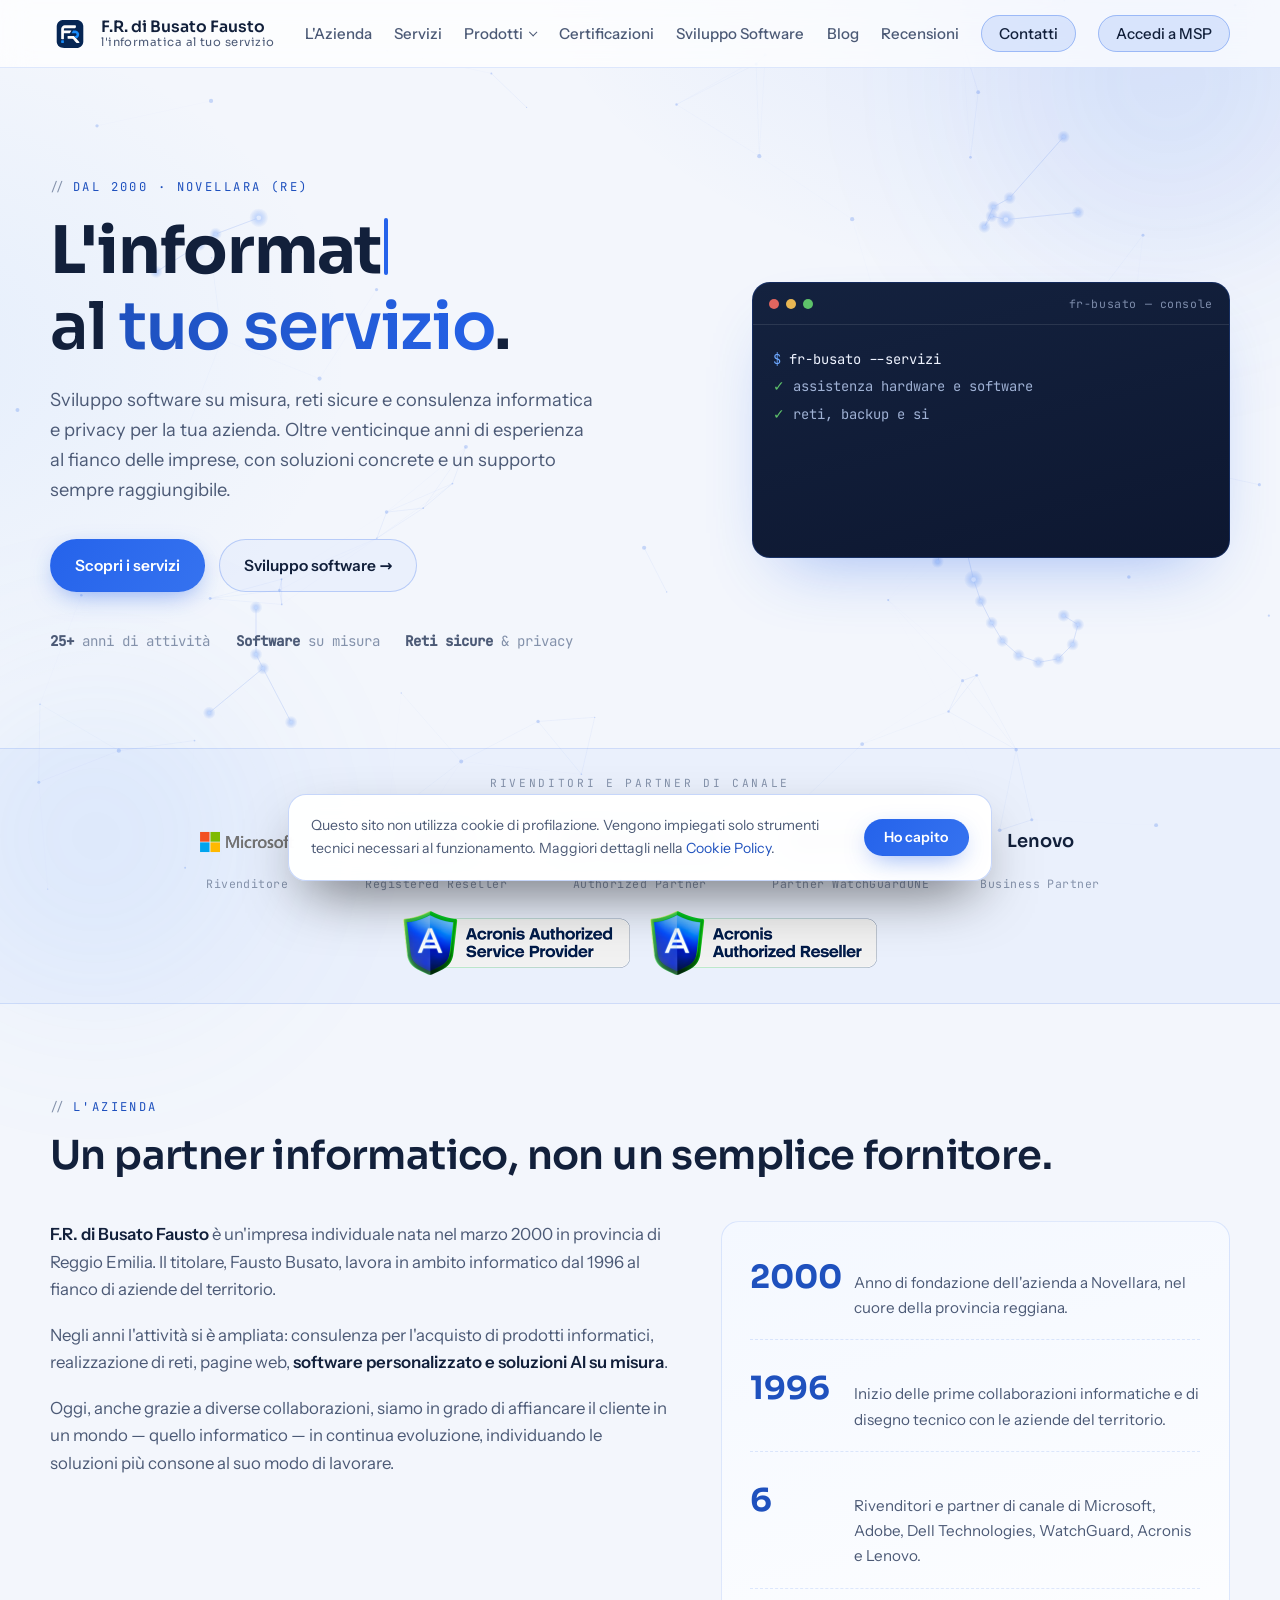
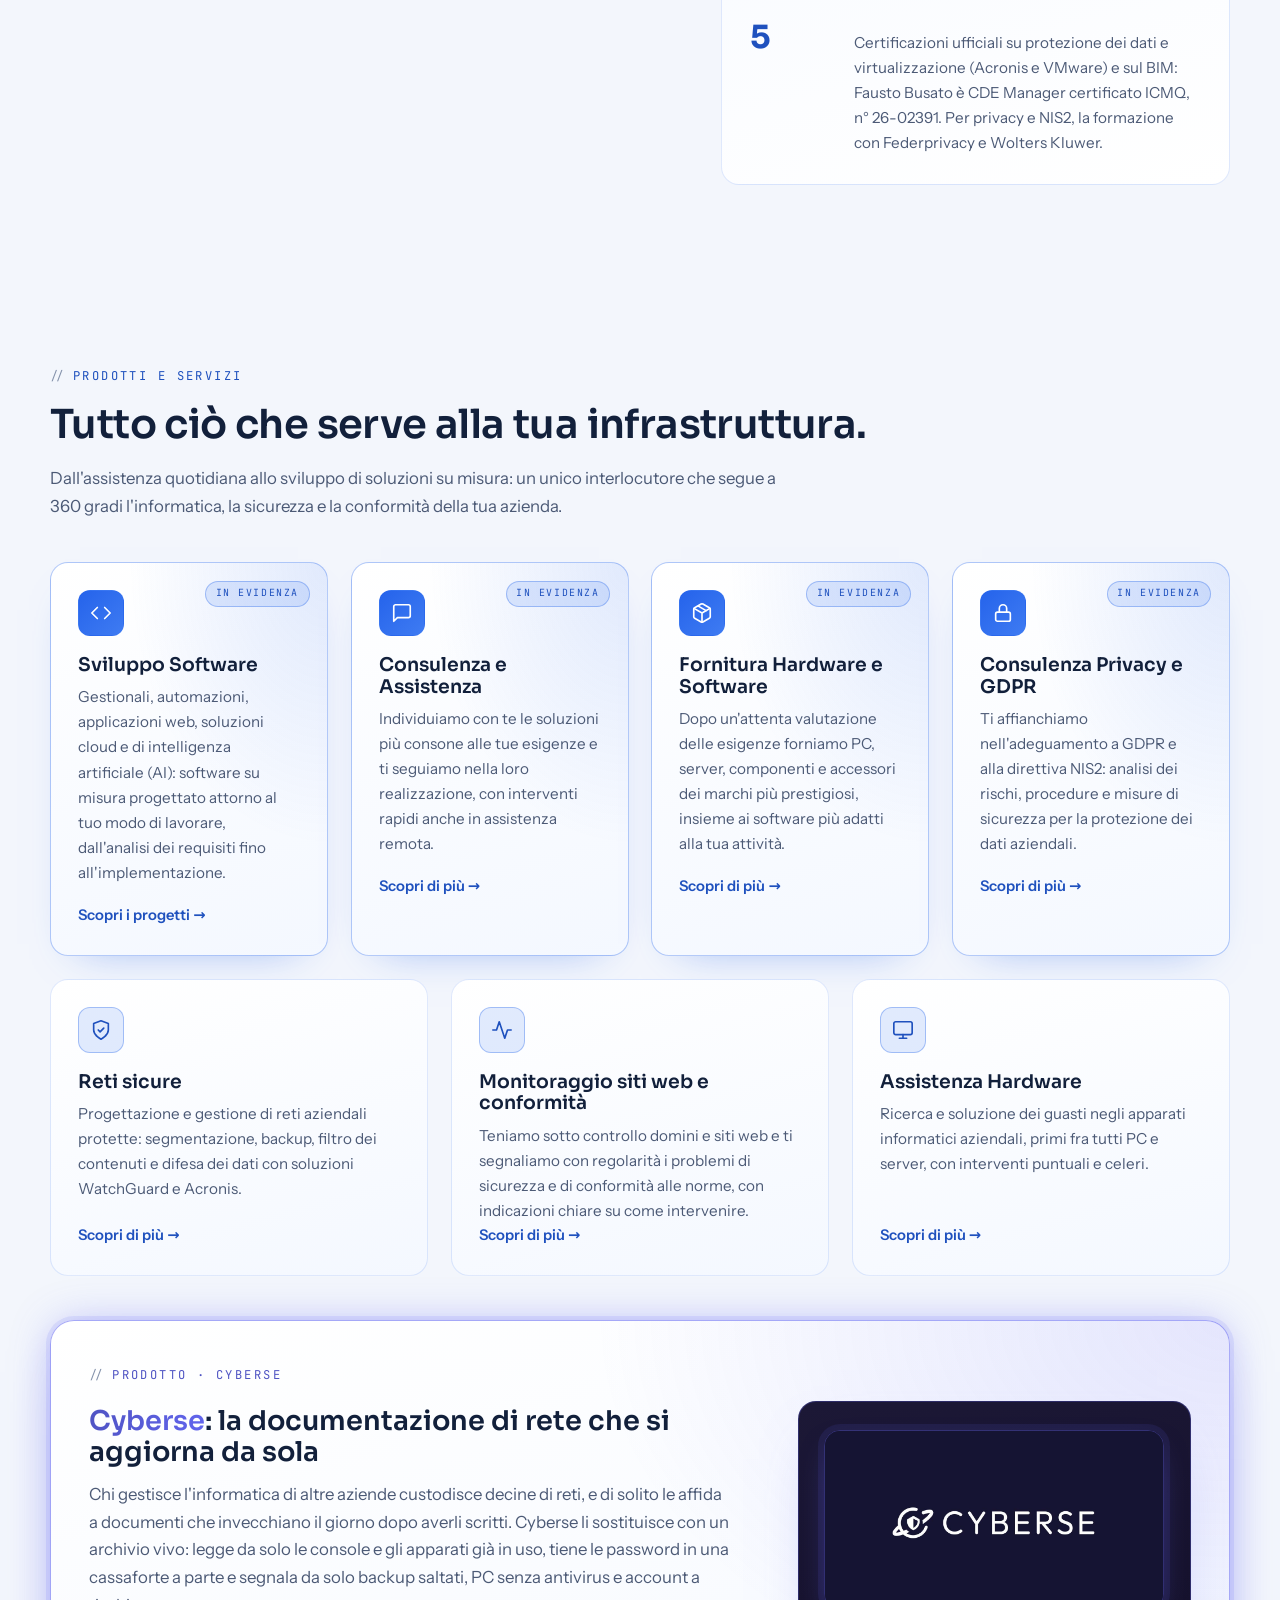
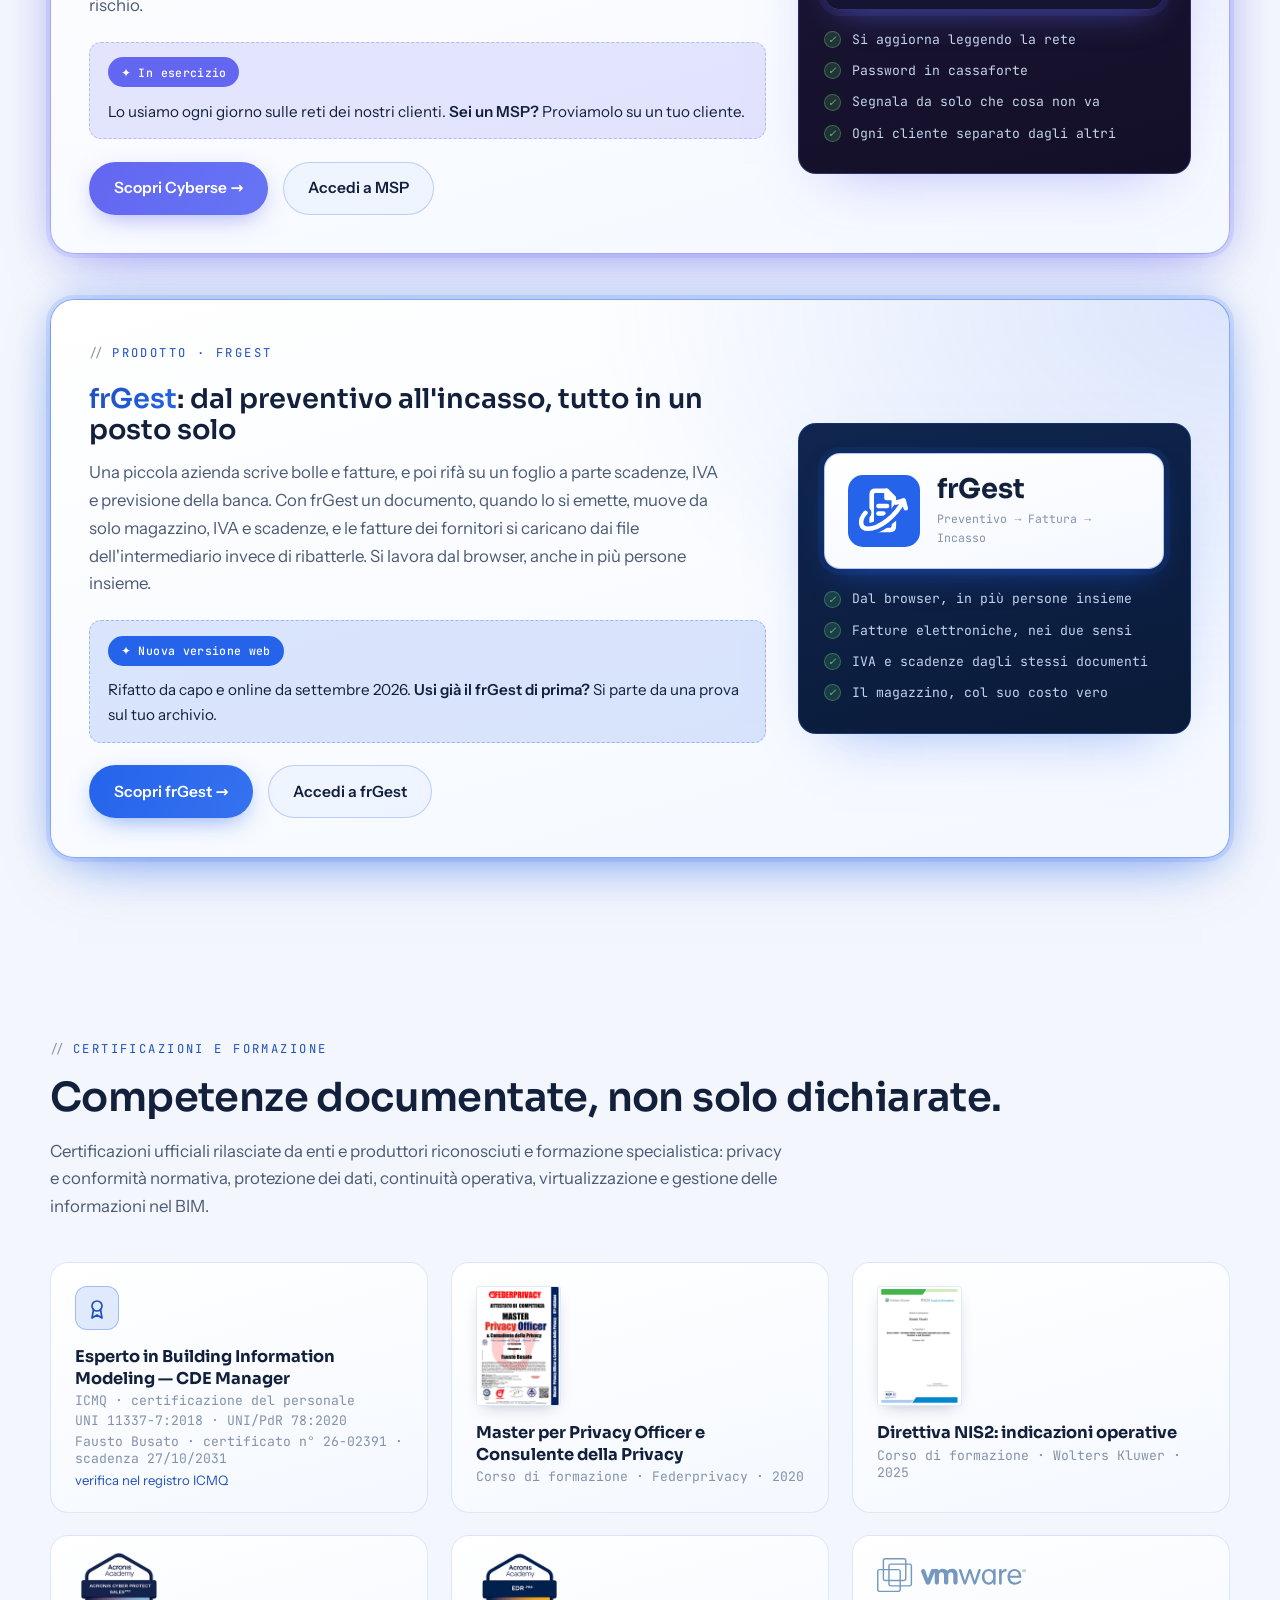
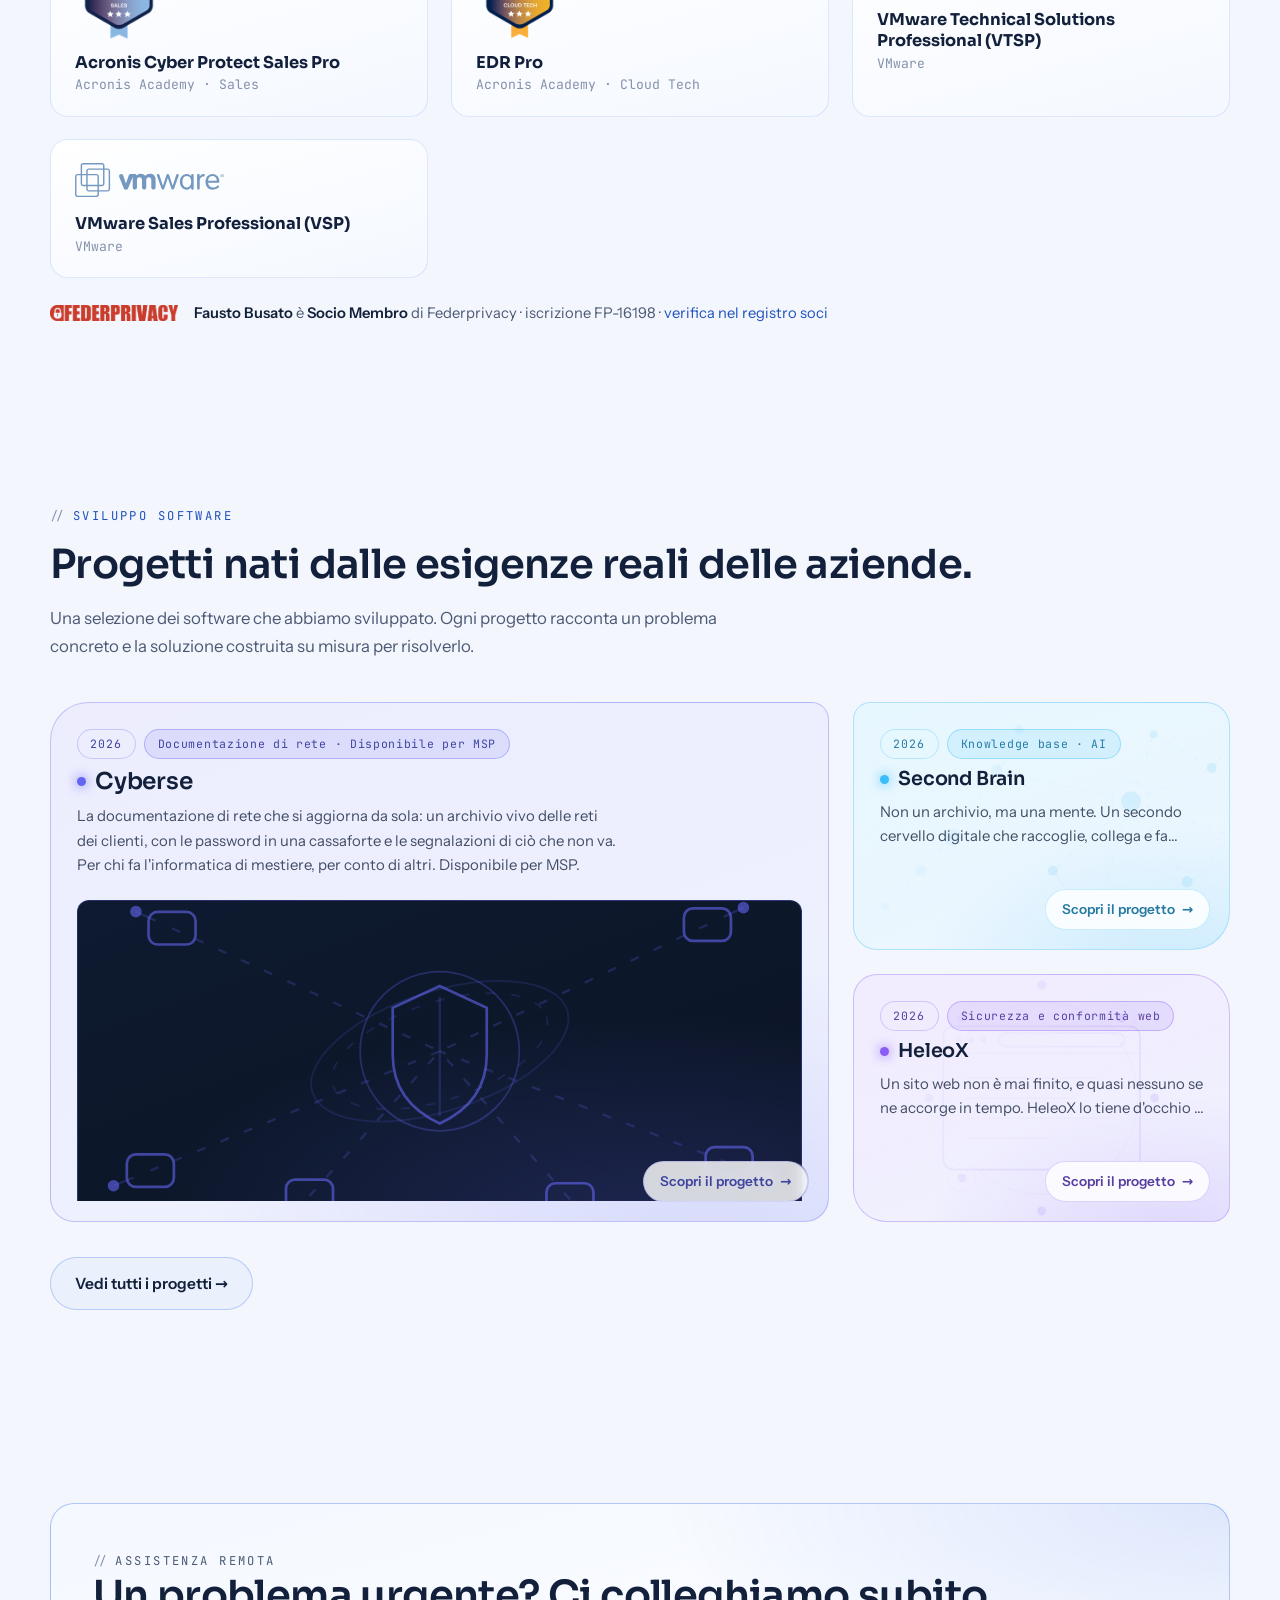
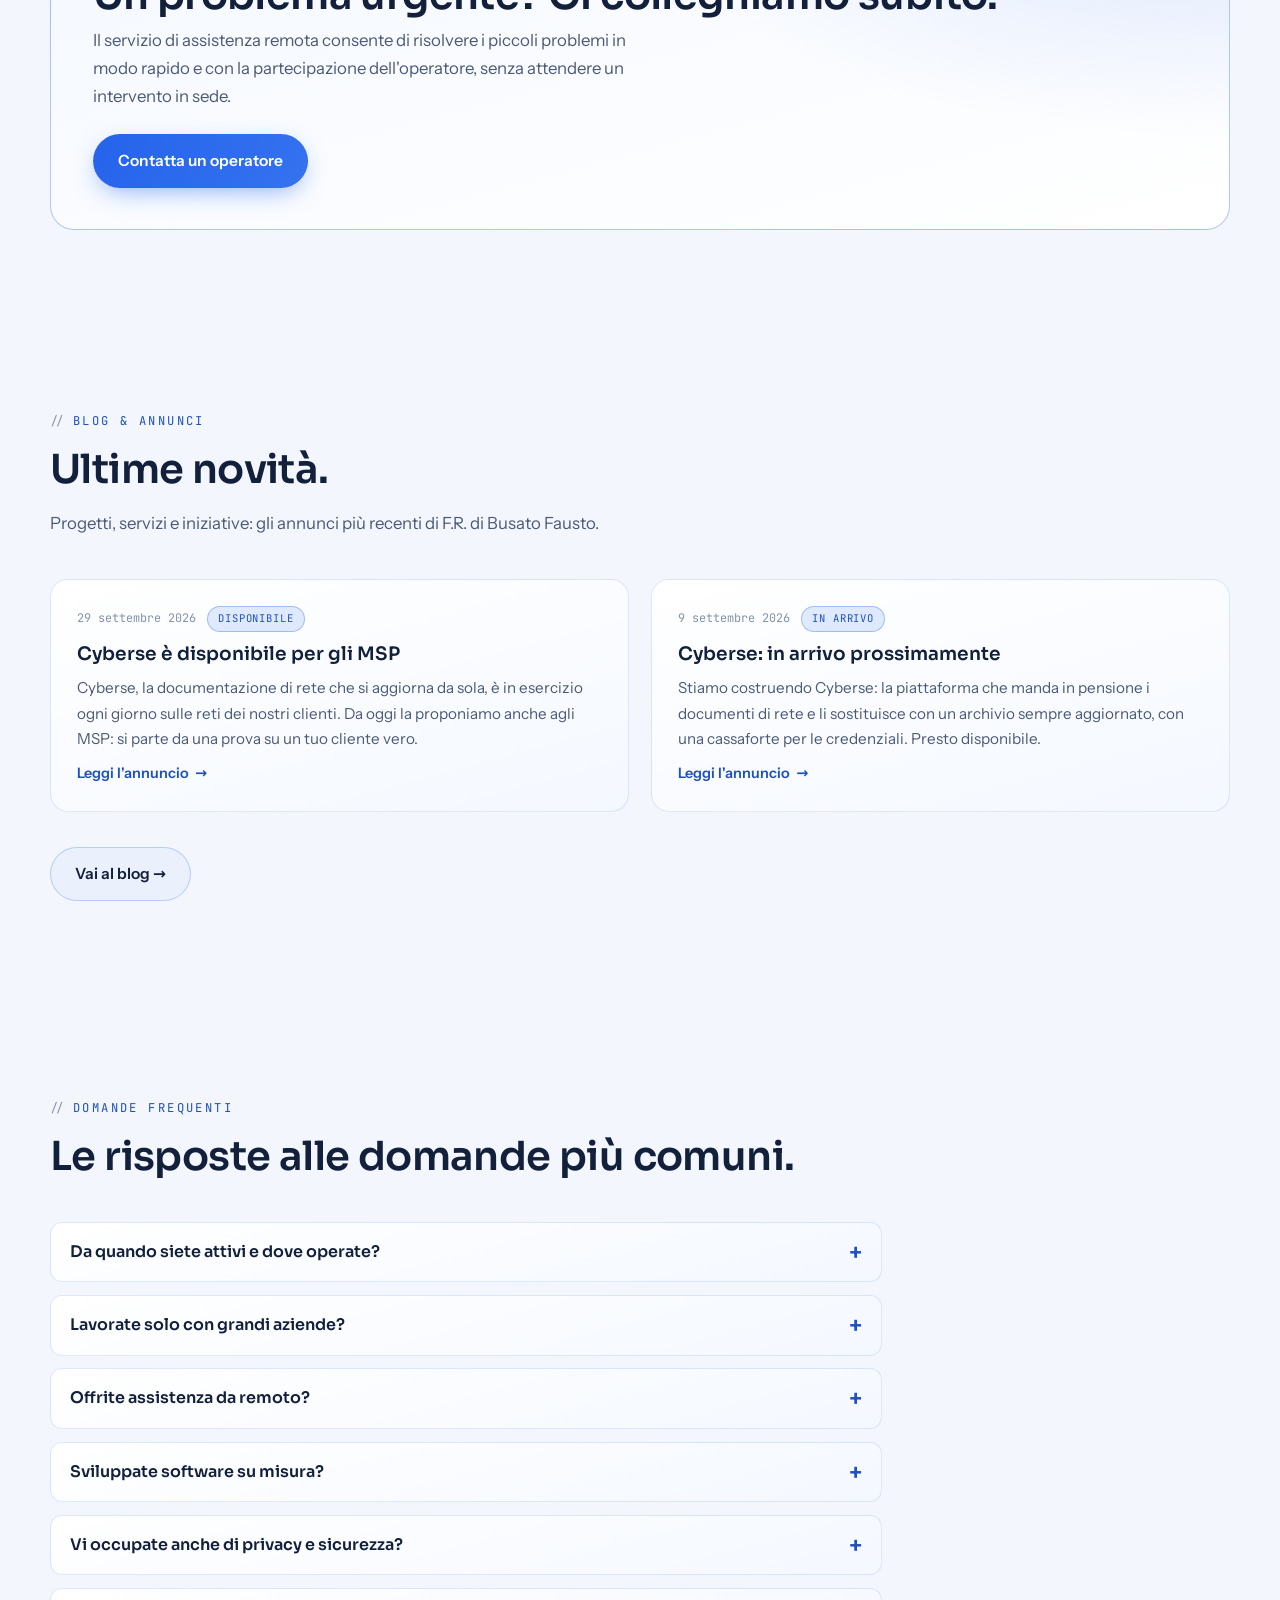
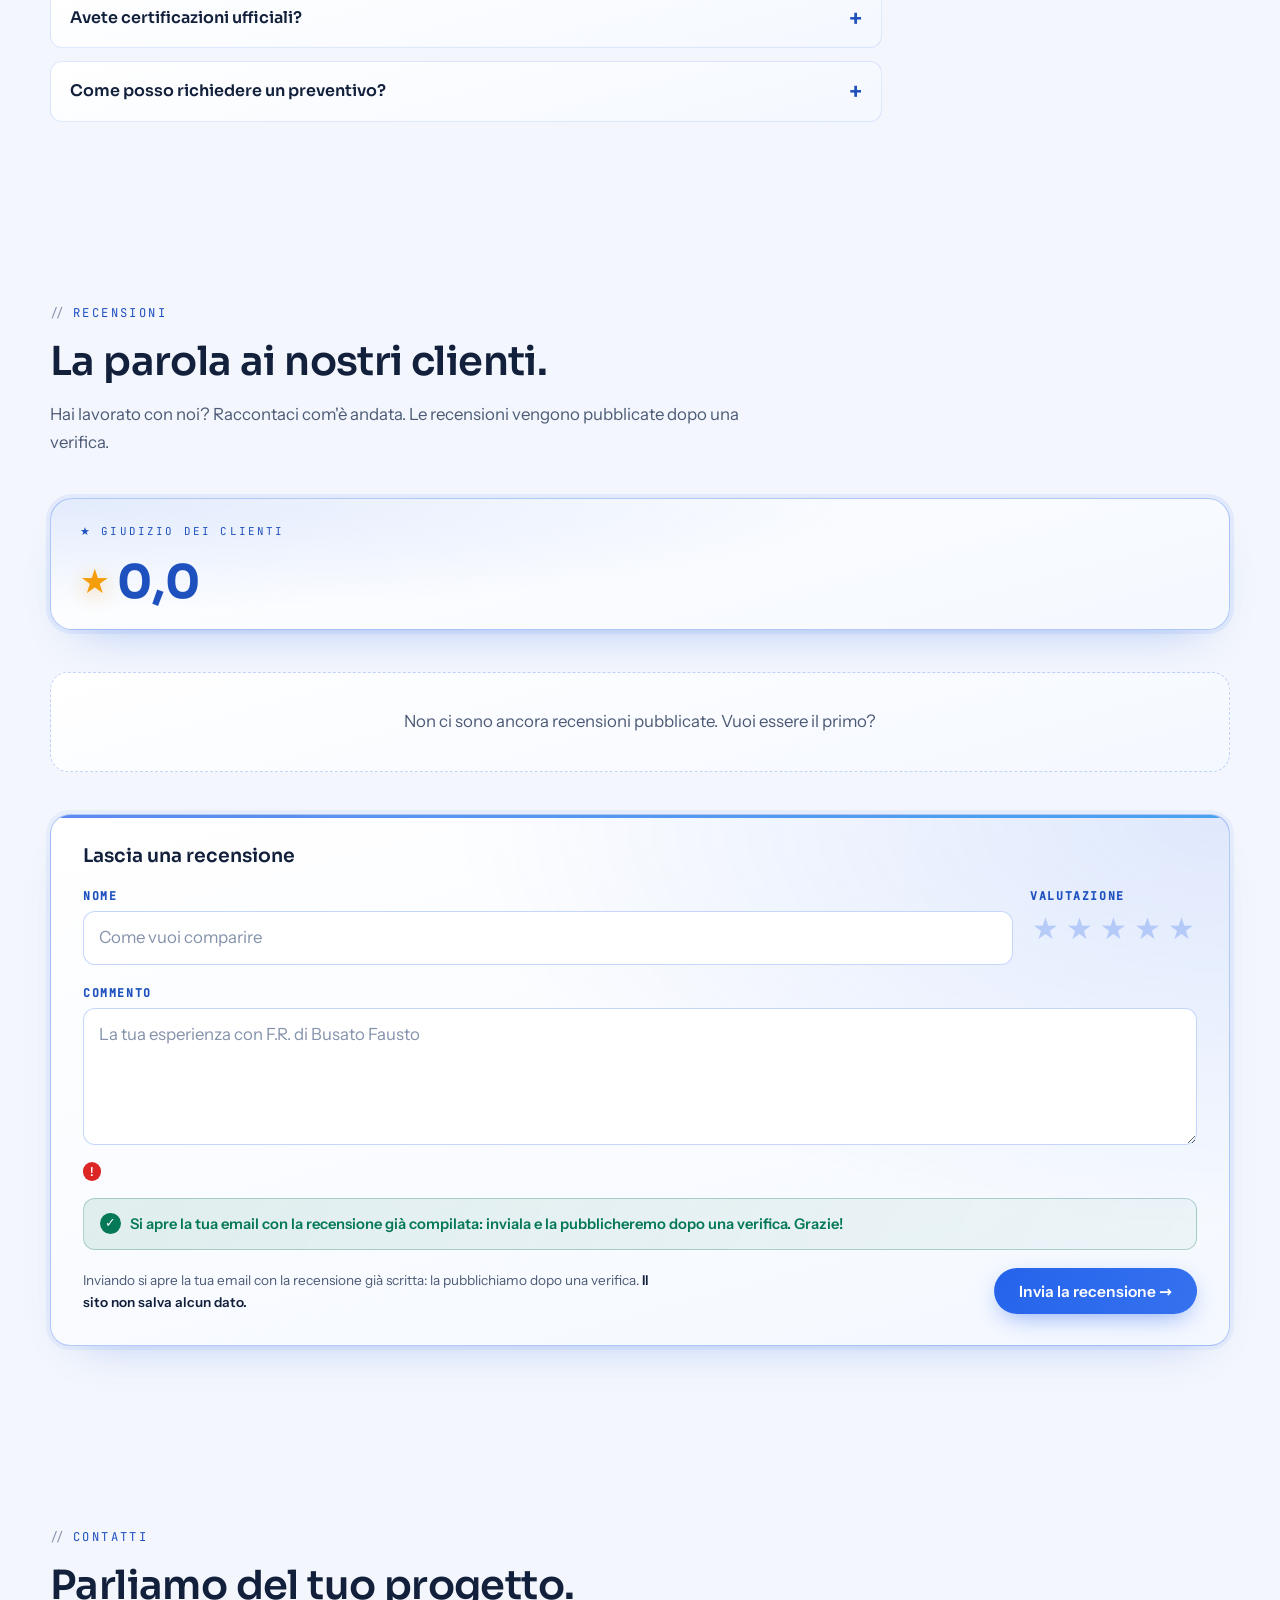
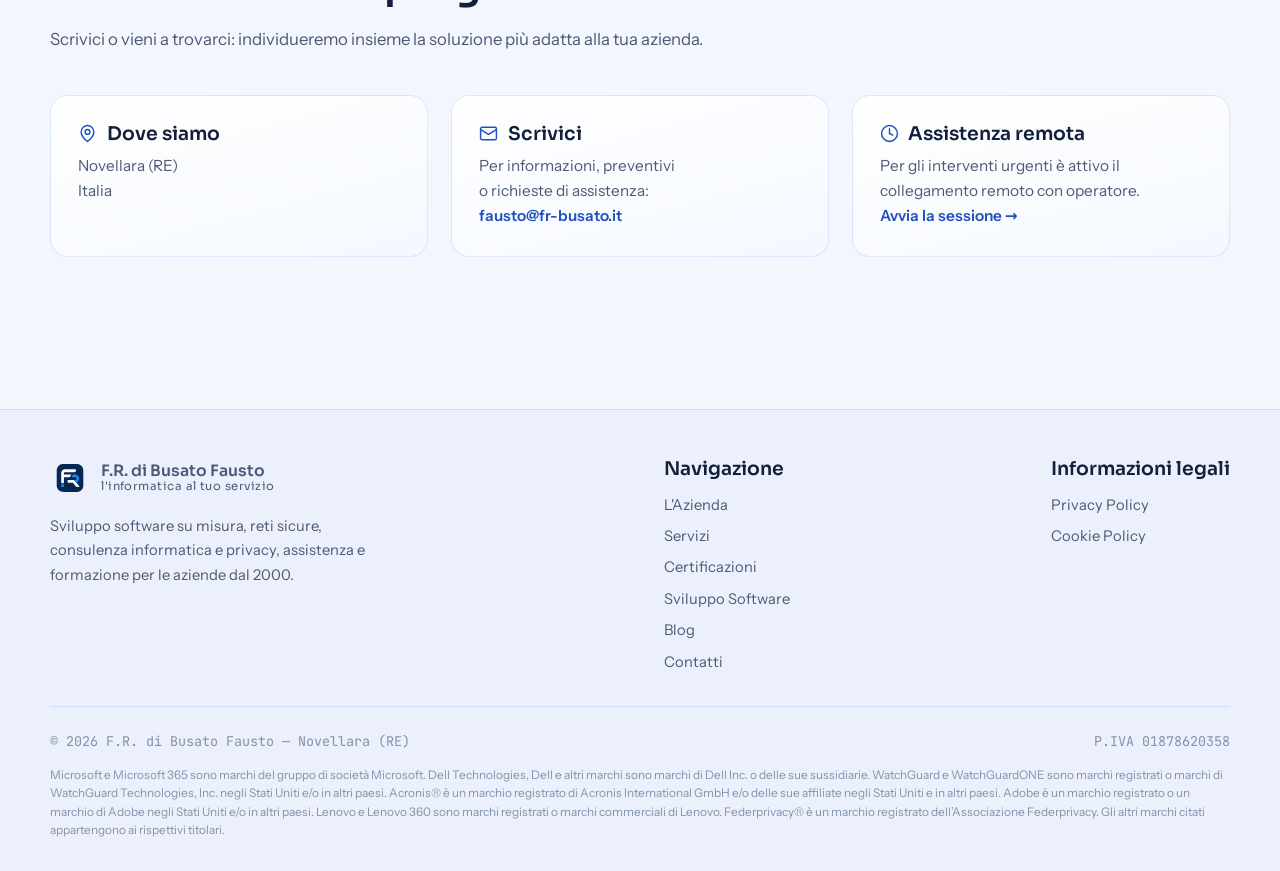
==== commit ce8e03c3: "Menu: la voce «Prodotti» a fianco di «Servizi», con Cyberse e frGest - Richiesta di Fausto (2026-11-" ====
--- a/index.html
+++ b/index.html
@@ -94,6 +94,13 @@
       <ul class="nav-menu" id="menu">
         <li><a href="#azienda">L'Azienda</a></li>
         <li><a href="#servizi">Servizi</a></li>
+        <li class="nav-gruppo">
+          <a href="#prodotti">Prodotti</a>
+          <ul class="nav-sotto">
+            <li><a href="cyberse.html">Cyberse</a></li>
+            <li><a href="frgest.html">frGest</a></li>
+          </ul>
+        </li>
         <li><a href="#certificazioni">Certificazioni</a></li>
         <li><a href="sviluppo-software.html">Sviluppo Software</a></li>
         <li><a href="blog.html">Blog</a></li>
@@ -308,8 +315,9 @@
 
       <!-- ===== Cyberse: il nostro prodotto per la documentazione di rete =====
            Testi solo su cose costruite e in esercizio (vedi le regole in testa
-           a cyberse.html). La scheda completa è cyberse.html -->
-      <div class="richiamo rivela">
+           a cyberse.html). La scheda completa è cyberse.html.
+           La voce «Prodotti» del menu punta qui. -->
+      <div class="richiamo rivela" id="prodotti">
         <div class="richiamo-testo">
           <p class="eyebrow">Prodotto · Cyberse</p>
           <h3 class="richiamo-titolo"><span class="gradiente">Cyberse</span>: la documentazione di rete che si aggiorna da sola</h3>
--- a/assets/css/style.css
+++ b/assets/css/style.css
@@ -186,7 +186,7 @@
 }
 
 .nav-menu{
-  display:flex; align-items:center; gap:1.6rem;
+  display:flex; align-items:center; gap:1.4rem;
   list-style:none; margin:0; padding:0;
 }
 .nav-menu a{
@@ -195,6 +195,28 @@
 }
 .nav-menu a:hover{ color:var(--text); text-decoration:none; }
 .nav-menu a.attivo{ color:var(--accent-2); }
+/* Voce con un sottomenu (Prodotti): si apre col passaggio del mouse e con la
+   tastiera. La voce resta un link ai riquadri della home: col tocco si arriva lì. */
+.nav-gruppo{ position:relative; }
+.nav-gruppo > a::after{
+  content:""; display:inline-block; width:.42em; height:.42em; margin-left:.45em;
+  border-right:1.5px solid currentColor; border-bottom:1.5px solid currentColor;
+  transform:translateY(-.18em) rotate(45deg);
+}
+.nav-sotto{
+  position:absolute; top:calc(100% + .7rem); left:-.9rem; z-index:10;
+  min-width:10rem; margin:0; padding:.45rem; list-style:none;
+  background:var(--surface); border:1px solid var(--line); border-radius:var(--radius-sm);
+  box-shadow:0 18px 40px -22px rgba(18,32,59,.35);
+  opacity:0; visibility:hidden; transform:translateY(-4px);
+  transition:opacity .18s ease, transform .18s ease, visibility .18s;
+}
+/* Il ponte fra la voce e il riquadro: senza, il mouse ci esce e il menu si chiude */
+.nav-sotto::before{ content:""; position:absolute; left:0; right:0; bottom:100%; height:.8rem; }
+.nav-gruppo:hover .nav-sotto,
+.nav-gruppo:focus-within .nav-sotto{ opacity:1; visibility:visible; transform:none; }
+.nav-sotto a{ display:block; padding:.5rem .7rem; border-radius:8px; }
+.nav-sotto a:hover{ background:var(--surface-2); }
 .nav-cta{
   padding:.5rem 1.05rem; border-radius:999px;
   border:1px solid var(--accent-line);
@@ -686,13 +708,15 @@
   .card-progetto.md{ grid-column:span 1; }
 }
 
-/* Menu: con il bottone del portale, le otto voci della home e il marchio stanno
-   su una riga solo da ~1070 px in su (misurato). Sotto i 1180 px si stringe la
-   spaziatura, sotto i 1100 px si passa al menu a tendina, come su telefono. */
-@media (max-width: 1180px){
+/* Menu: con il bottone del portale, le nove voci della home e il marchio stanno
+   su una riga, col marchio intero, solo da ~1158 px in su (misurato). Sotto i
+   1220 px si stringe la spaziatura, sotto i 1170 px si passa al menu a tendina,
+   come su telefono. Sotto la soglia il marchio non sparisce: si schiaccia su tre
+   righe, quindi chi aggiunge una voce deve rimisurare la sua larghezza. */
+@media (max-width: 1220px){
   .nav-menu{ gap:1rem; }
 }
-@media (max-width: 1100px){
+@media (max-width: 1170px){
   .nav-menu{
     position:absolute; top:100%; left:0; right:0;
     flex-direction:column; align-items:stretch; gap:0;
@@ -708,6 +732,16 @@
   .nav-menu a{ display:block; padding:.85rem 0; }
   .nav-cta{ text-align:center; }
   .nav-toggle{ display:block; }
+  /* Nel menu a tendina il sottomenu è sempre aperto, rientrato sotto la sua voce */
+  .nav-gruppo > a::after, .nav-sotto::before{ display:none; }
+  .nav-sotto{
+    position:static; min-width:0; padding:0 0 .4rem 1rem;
+    background:none; border:0; border-radius:0; box-shadow:none;
+    opacity:1; visibility:visible; transform:none; transition:none;
+  }
+  .nav-menu .nav-sotto li{ border-bottom:0; padding-top:0; }
+  .nav-menu .nav-sotto a{ padding:.5rem 0; }
+  .nav-sotto a:hover{ background:none; }
 }
 
 @media (max-width: 700px){
@@ -2233,7 +2267,7 @@
   background:var(--accent);
 }
 .sw-progetti{ padding-bottom:2rem; }
-#progetti, #metodo{ scroll-margin-top:6rem; }
+#progetti, #metodo, #prodotti{ scroll-margin-top:6rem; }
 
 /* ---- Il metodo ---- */
 .metodo{ padding:4.5rem 0 2rem; }
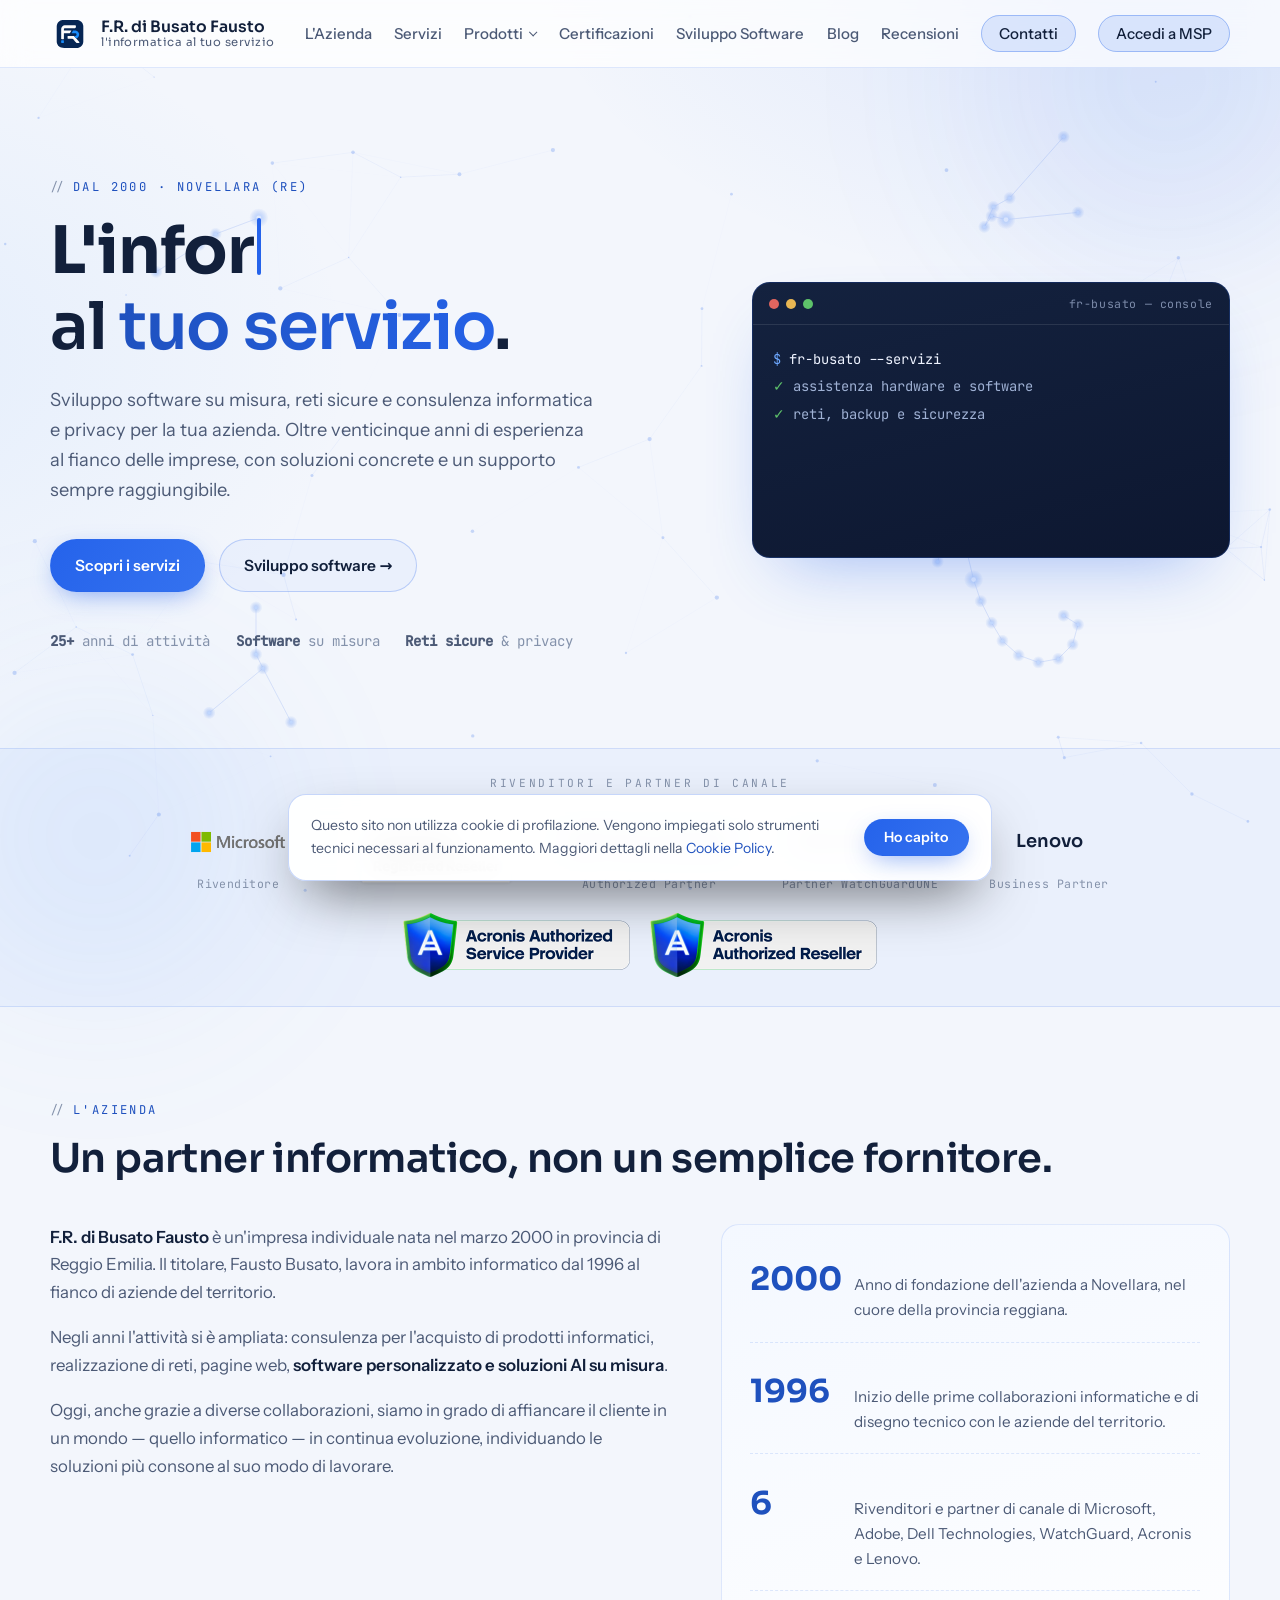
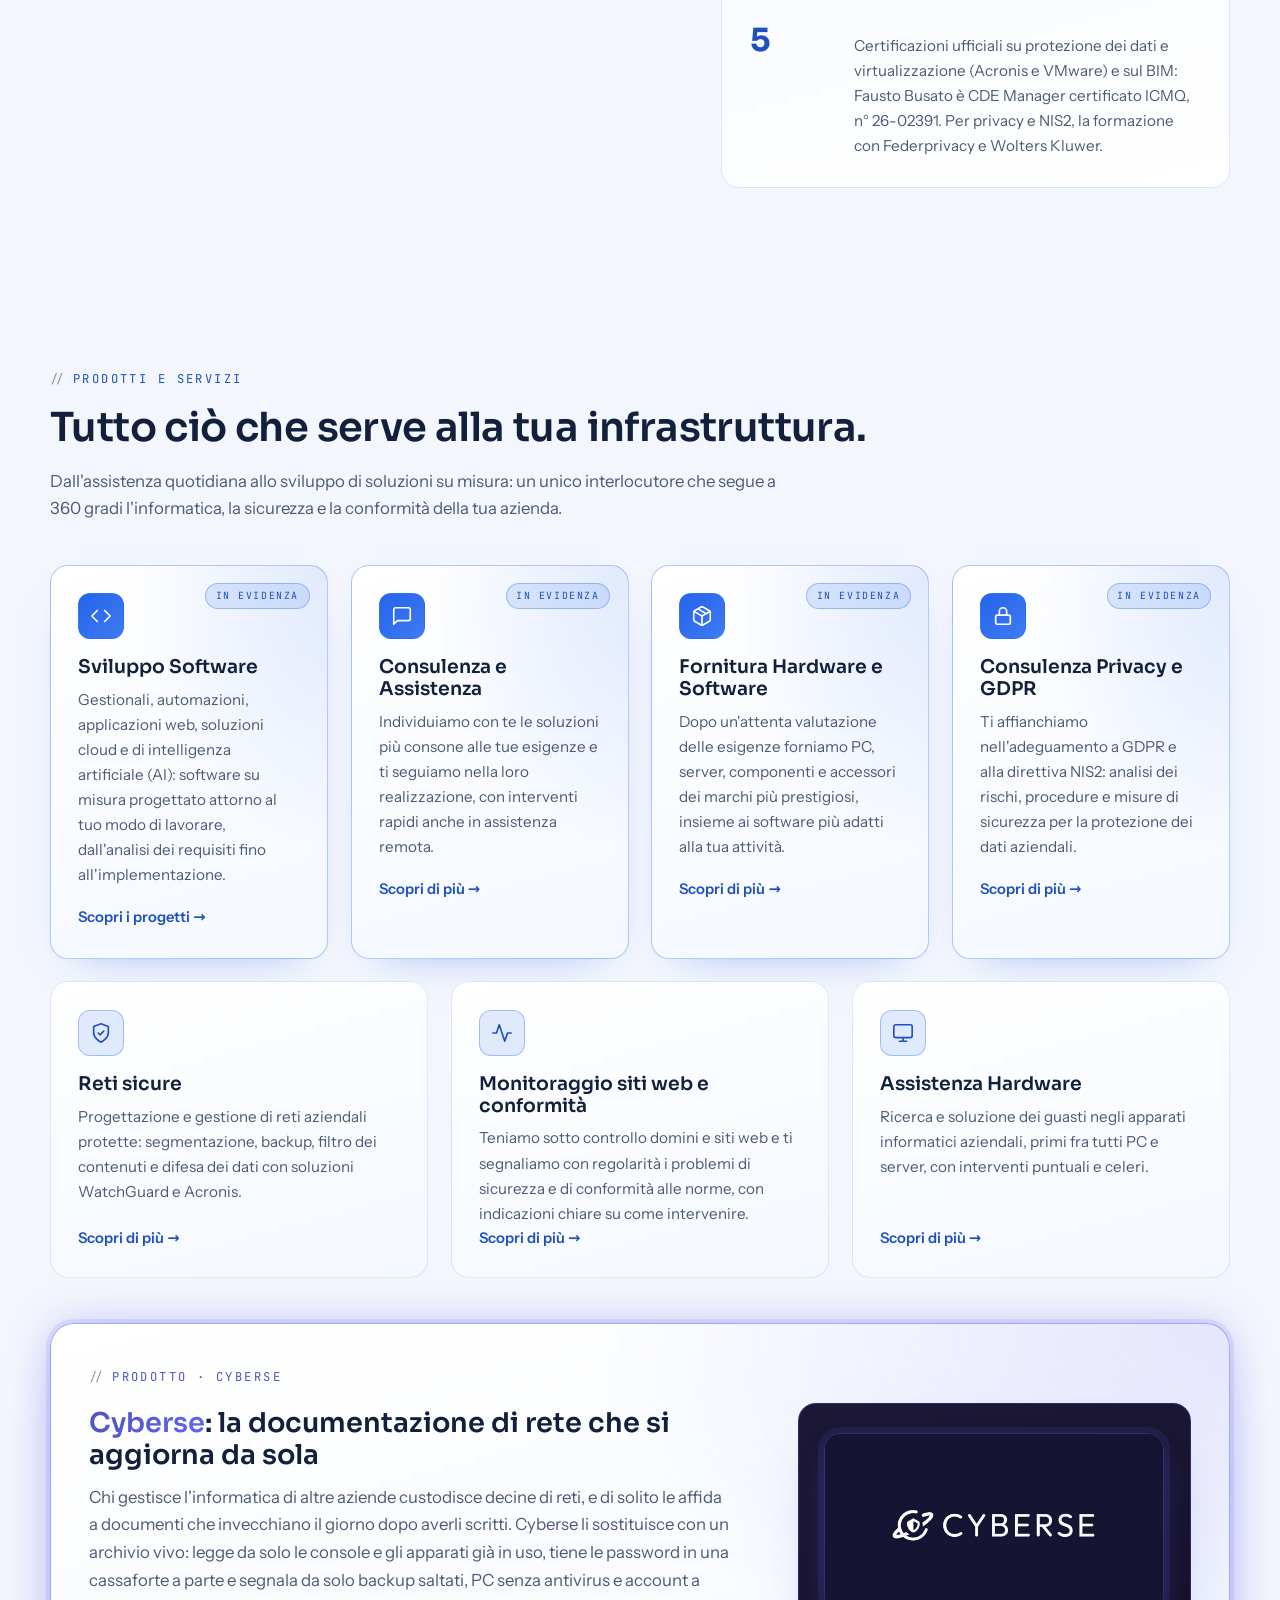
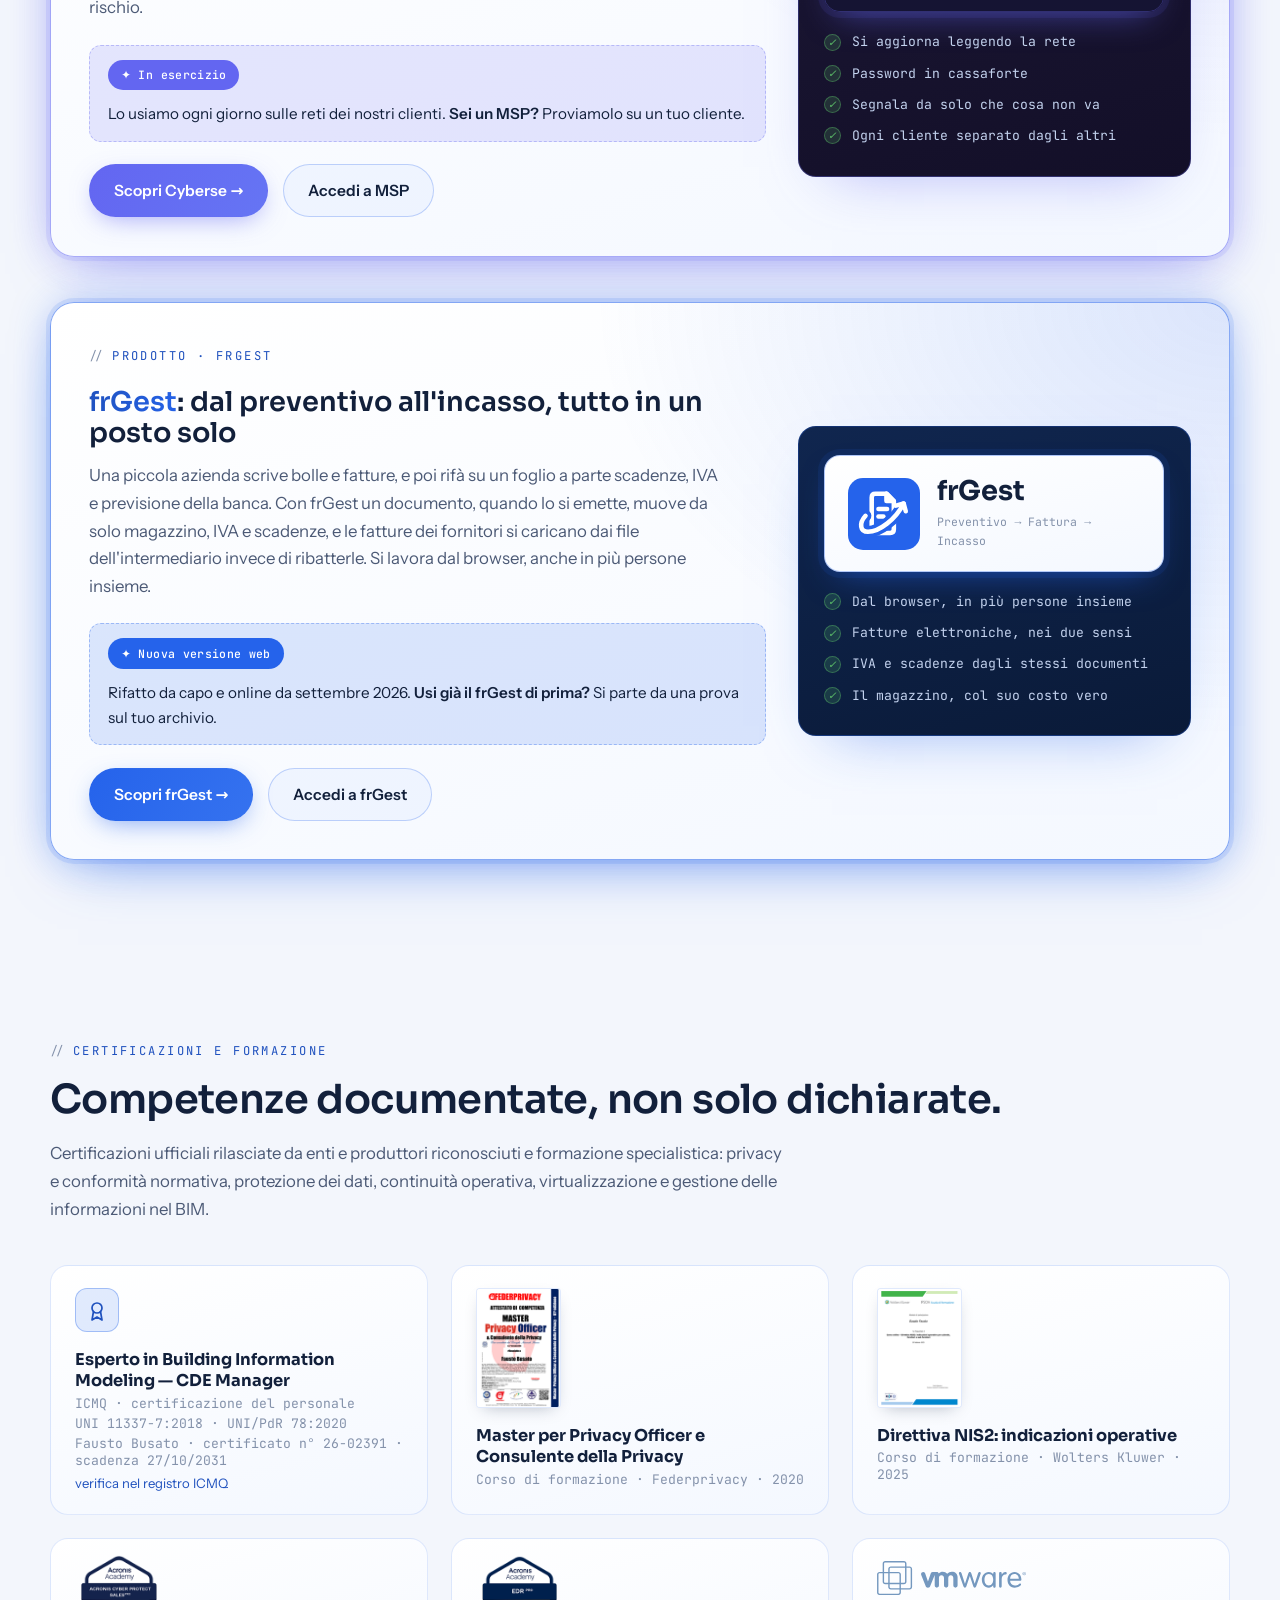
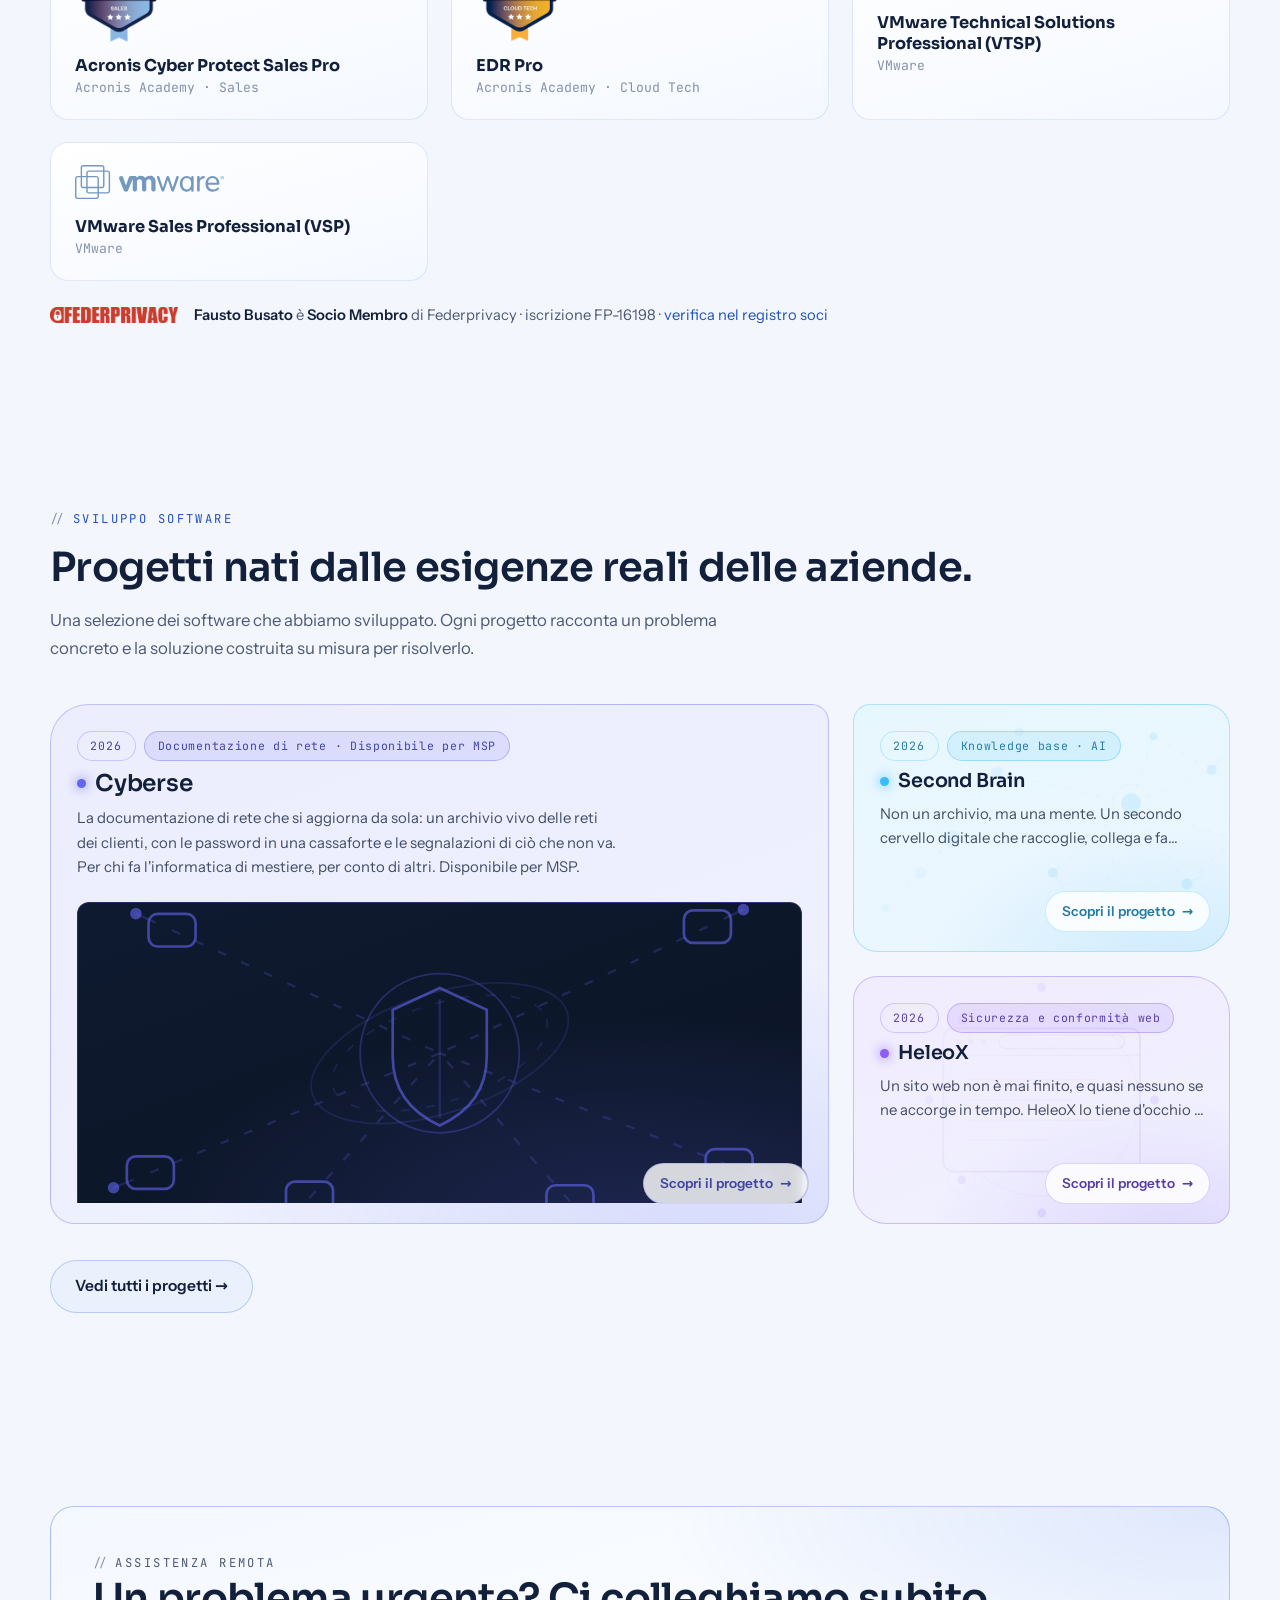
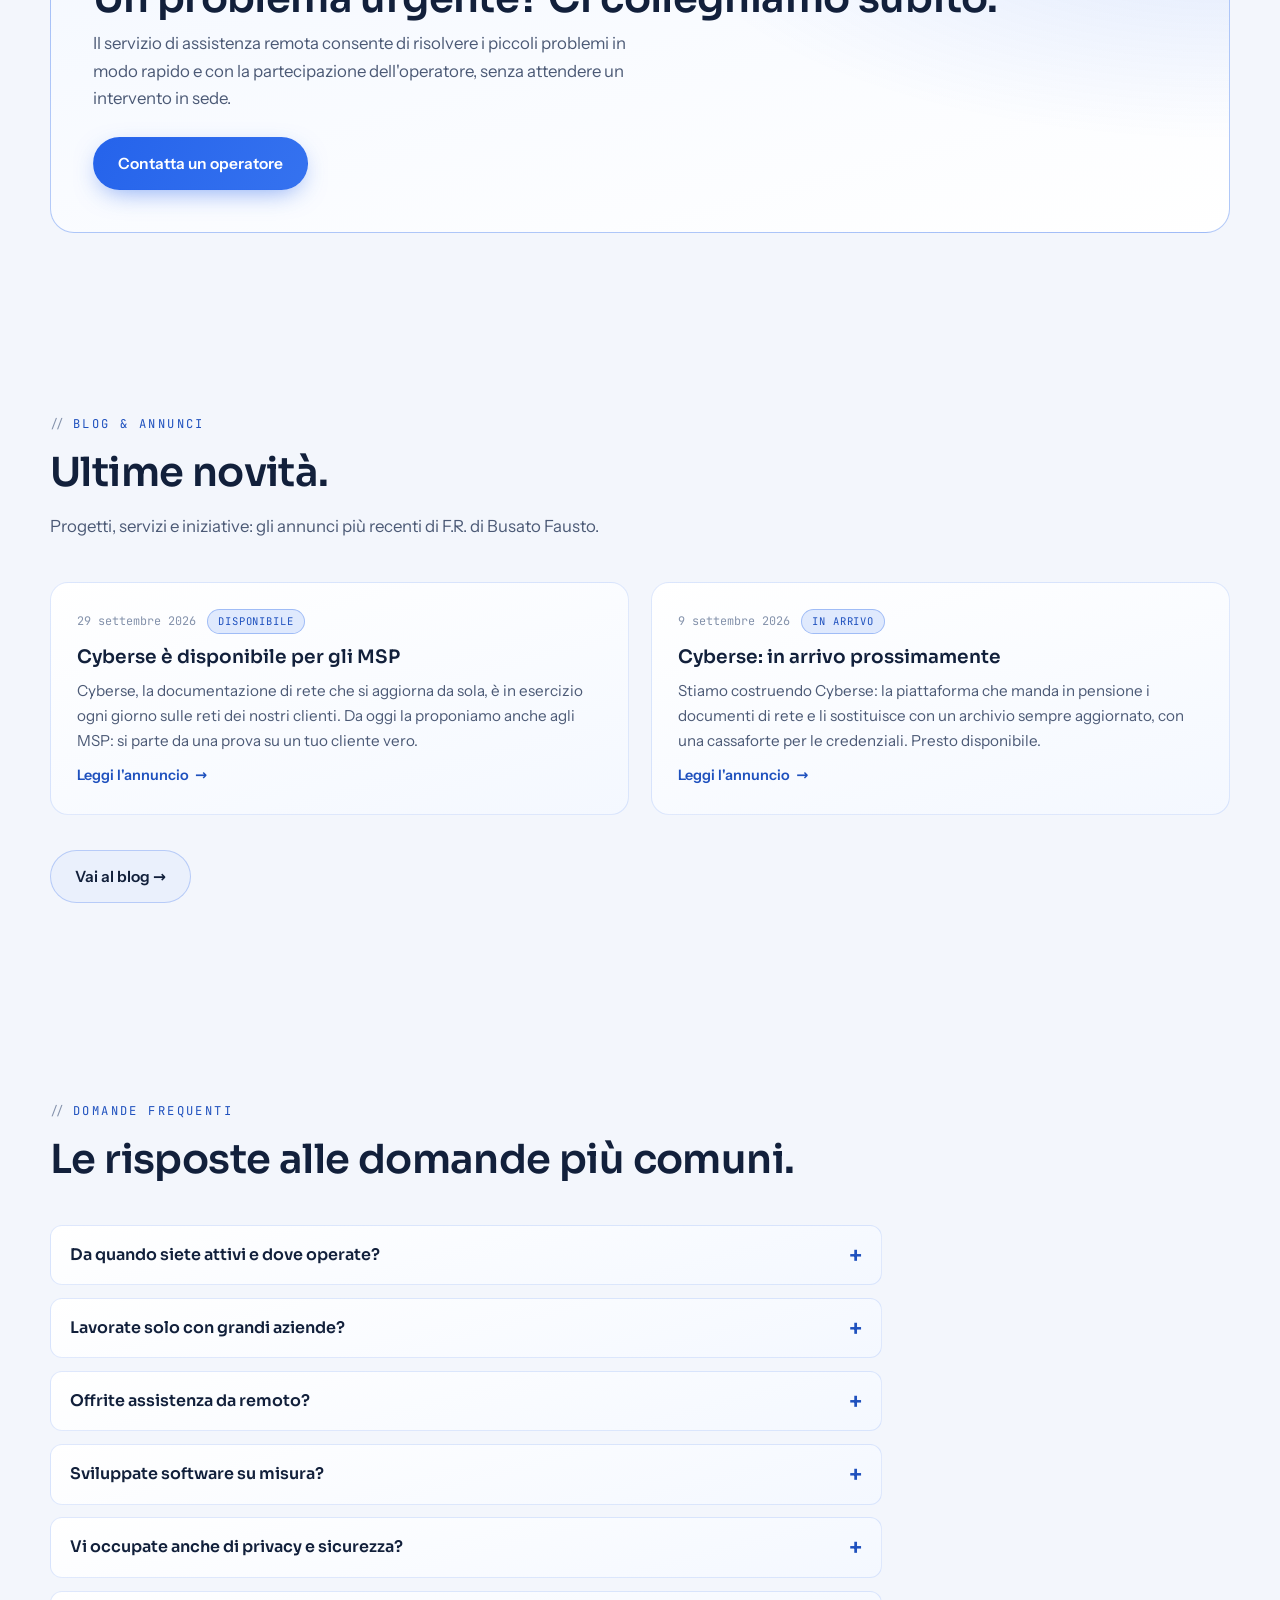
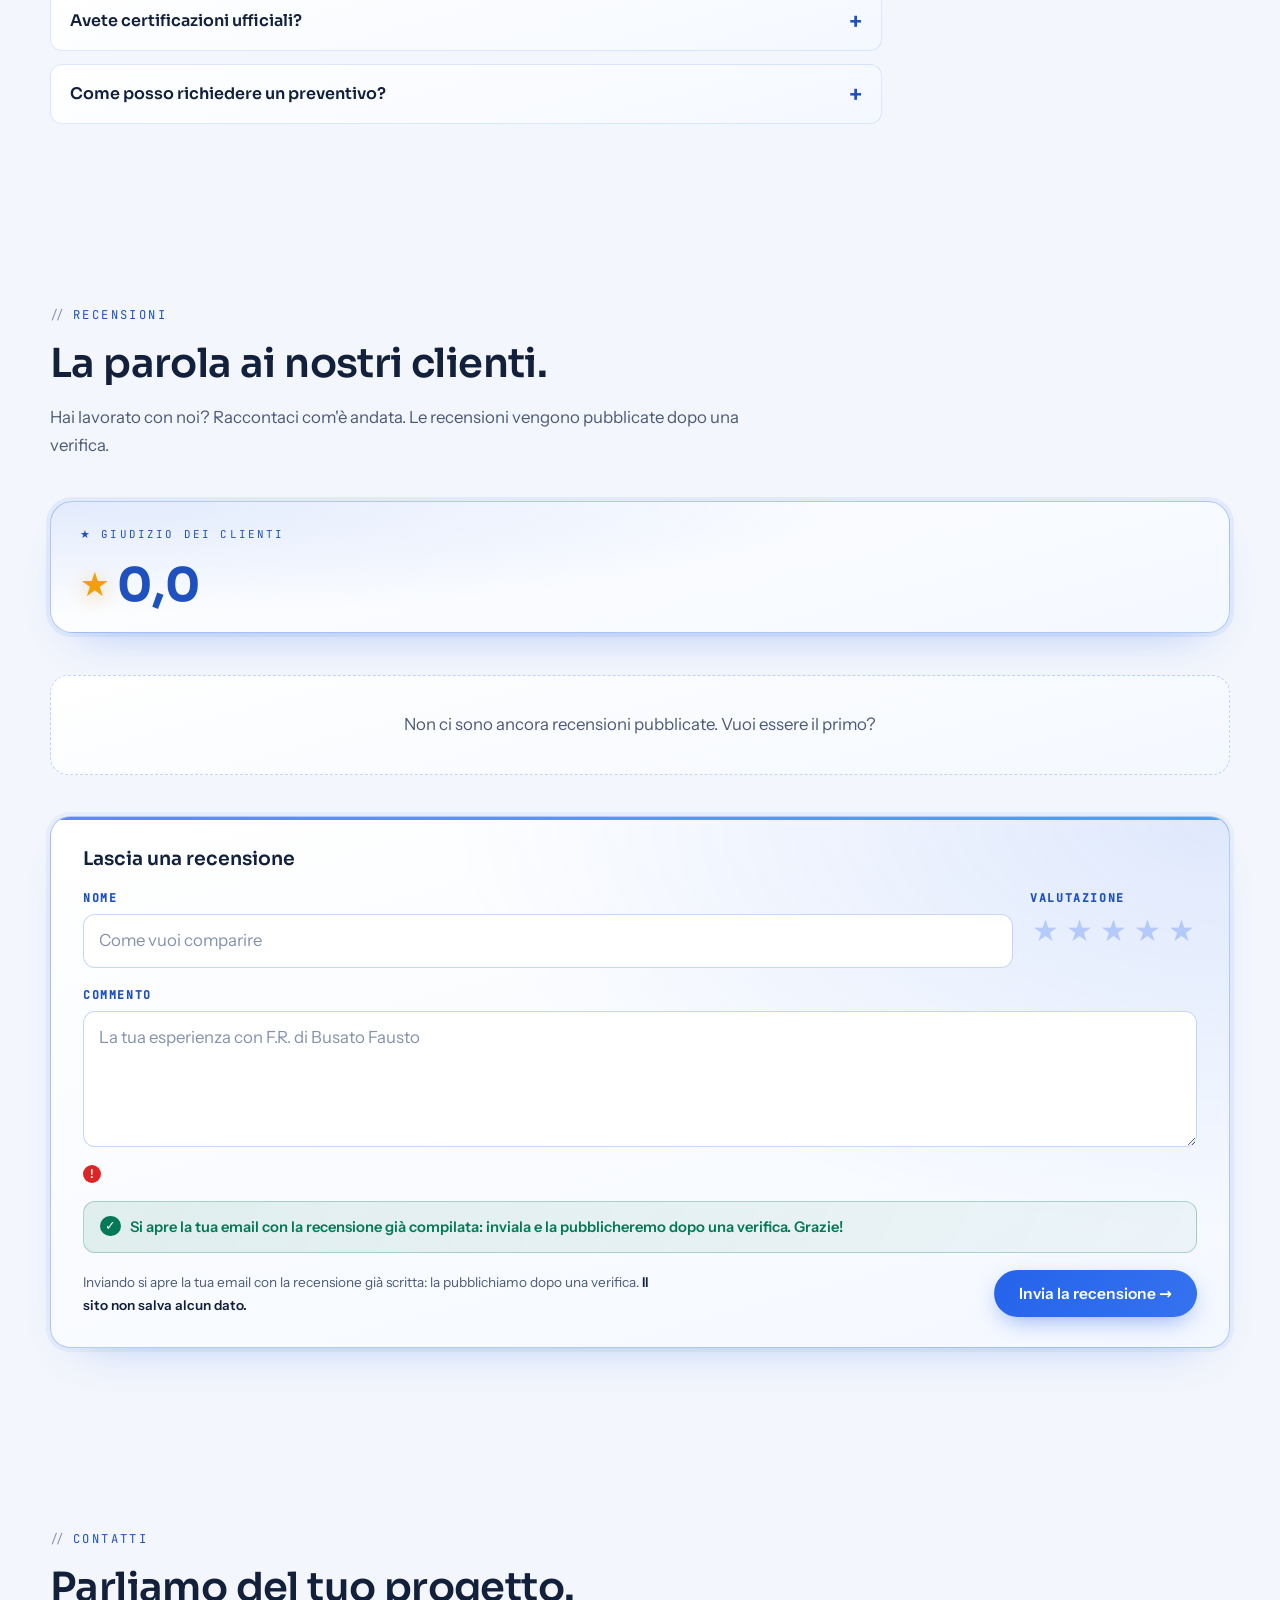
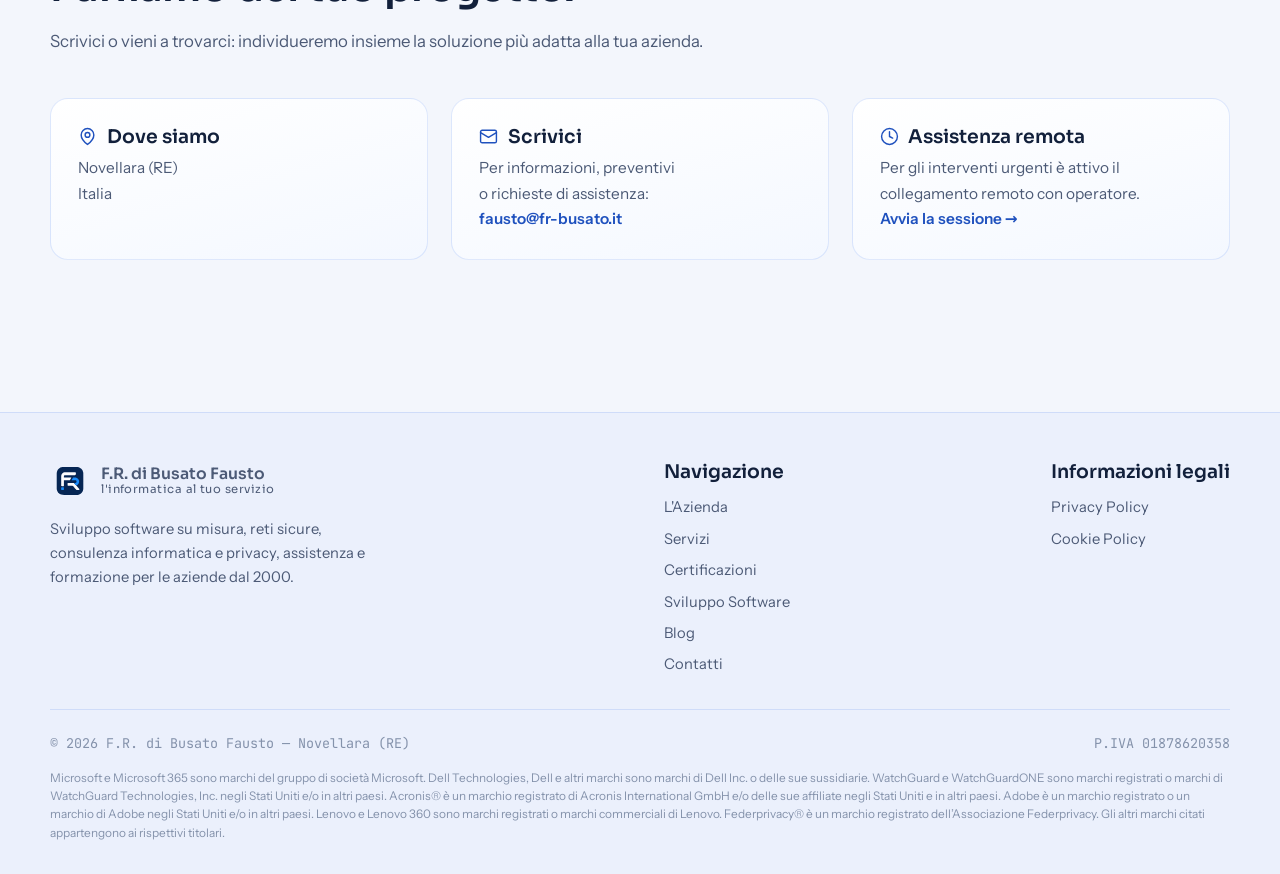
==== commit ba7bf214: "Striscia dei partner: il badge Adobe Registered Reseller, in attesa della revisione di Adobe Al post" ====
--- a/index.html
+++ b/index.html
@@ -154,9 +154,12 @@
            @4x. Contengono il simbolo Acronis, la «A» a doppia barra, e reggono la condizione di
            Microsoft. Livello cambiato → badge nuovo.
          - Dell, WatchGuard (fino al livello Silver) e Lenovo: solo il nome, in testo, finché
-           non c'è il logo del livello scaricato dal loro portale partner. Adobe: solo il nome,
-           perché a livello Registered la guida del programma non dà alcun logo (il logo di
-           livello parte da Certified).
+           non c'è il logo del livello scaricato dal loro portale partner.
+         - Adobe: il badge del livello, «Registered Reseller», dal portale Partner Connection,
+           ridotto in proporzione e mai ritagliato. Guida del marchio per i partner (22/06/2026):
+           ogni uso si fa approvare prima da brand@adobe.com; altezza minima del riquadro 54px
+           (il PNG ha attorno l'ombra trasparente: a 68px il riquadro ne fa circa 57); spazio
+           libero pari a metà dell'altezza; da solo, secondario al marchio di F.R.
          - Niente link ai siti dei produttori: Dell vieta i marchi come link senza approvazione.
          - Accanto a ciascuno, il rapporto vero col suo nome. -->
     <div class="partner-striscia" id="partner">
@@ -168,8 +171,7 @@
             <span class="partner-rapporto">Rivenditore</span>
           </li>
           <li class="partner">
-            <span class="partner-nome">Adobe</span>
-            <span class="partner-rapporto">Registered Reseller</span>
+            <img class="partner-badge partner-badge-adobe" src="assets/img/partner/adobe-registered-reseller.png" alt="Adobe Registered Reseller" width="320" height="136" decoding="async">
           </li>
           <li class="partner">
             <span class="partner-nome">Dell Technologies</span>
--- a/assets/css/style.css
+++ b/assets/css/style.css
@@ -370,6 +370,11 @@
    64px di altezza (file a 2x) perché le due righe del badge restino leggibili;
    spazio libero attorno, nessuna forma o ombra aggiunta. */
 .partner-badge{ height:64px; width:auto; max-width:none; display:block; margin:-2px 0 0; }
+/* Adobe: il file ha attorno l'ombra trasparente (il riquadro è l'84% dell'altezza); a 68px il
+   riquadro fa circa 57px, sopra i 54 minimi della guida Adobe. 8px di margine sopra e sotto:
+   lo spazio libero chiesto (metà dell'altezza, ~29px) deve restare anche verso il titolo della
+   striscia e, sul telefono, verso la riga sotto */
+.partner-badge.partner-badge-adobe{ height:68px; margin:8px 0; }
 /* Più badge dello stesso produttore (Acronis: Service Provider e Reseller): affiancati,
    uno sotto l'altro quando lo spazio non basta */
 .partner-badge-coppia{
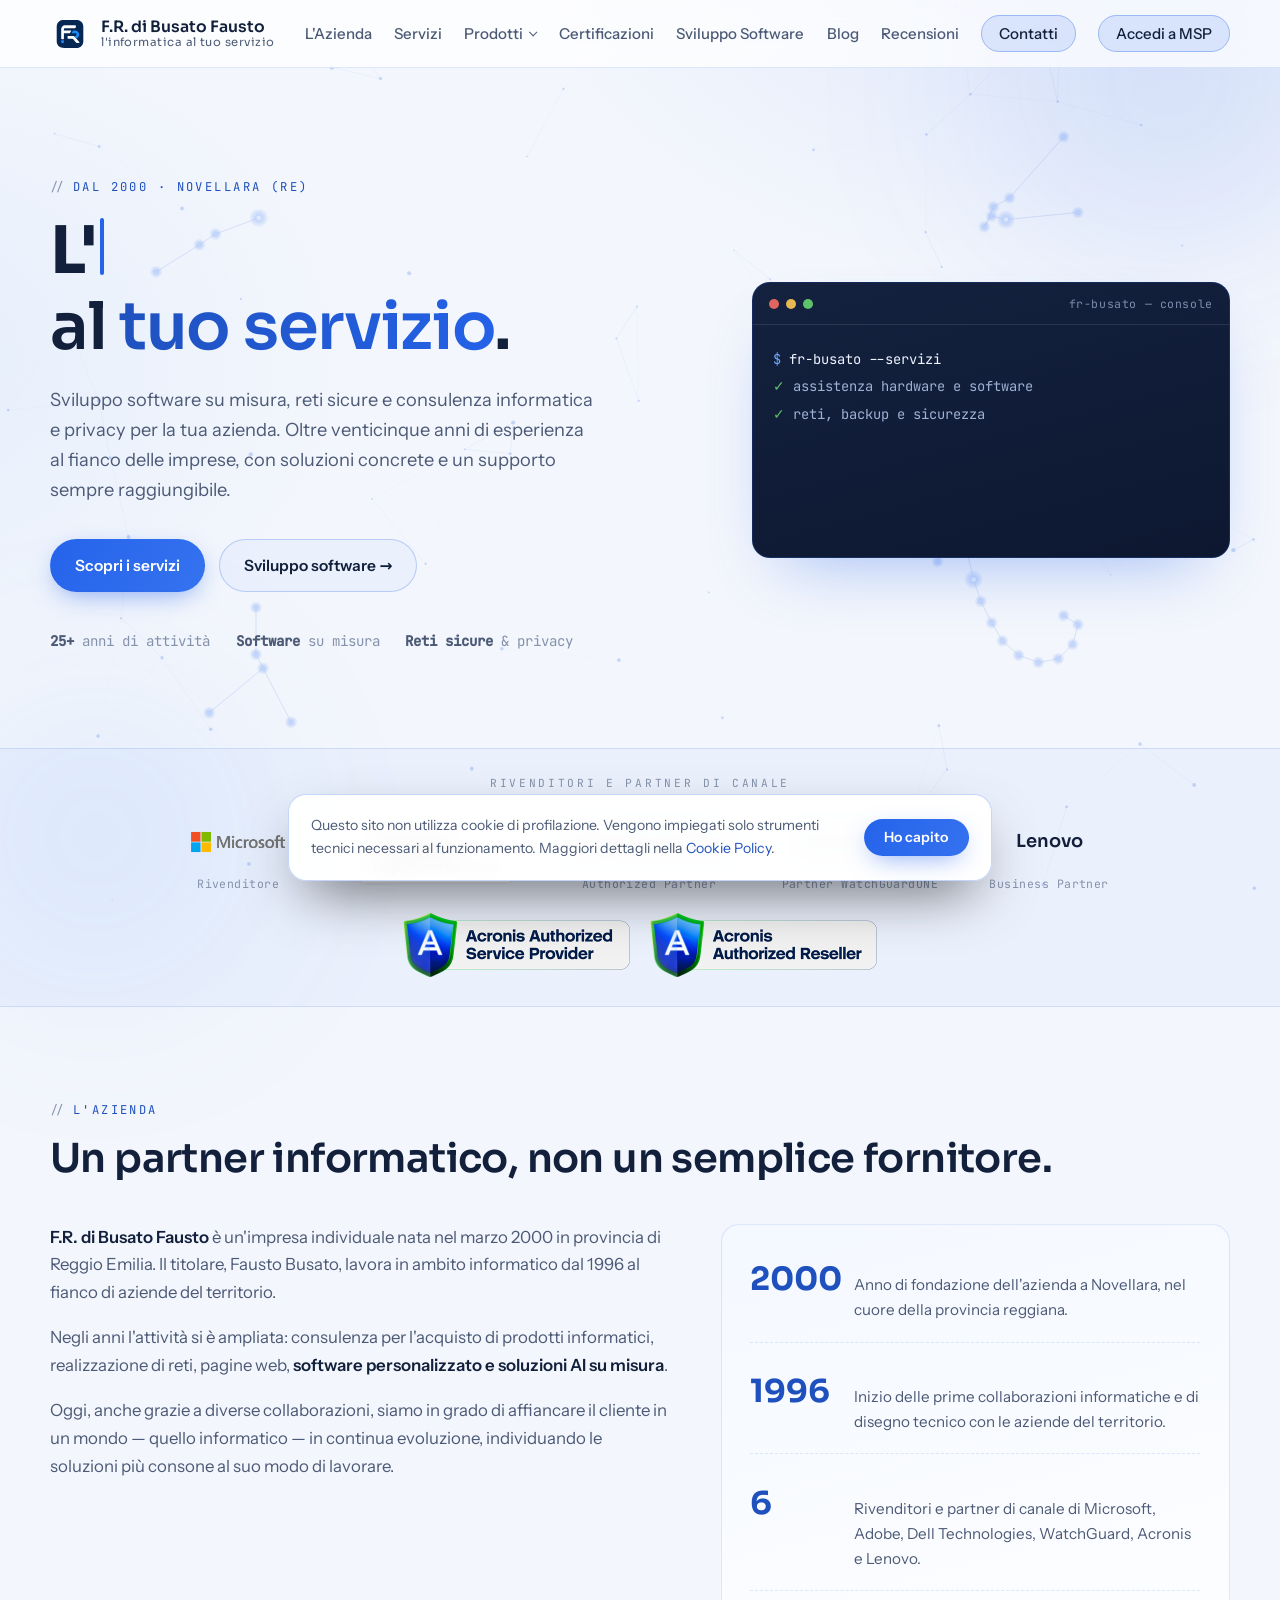
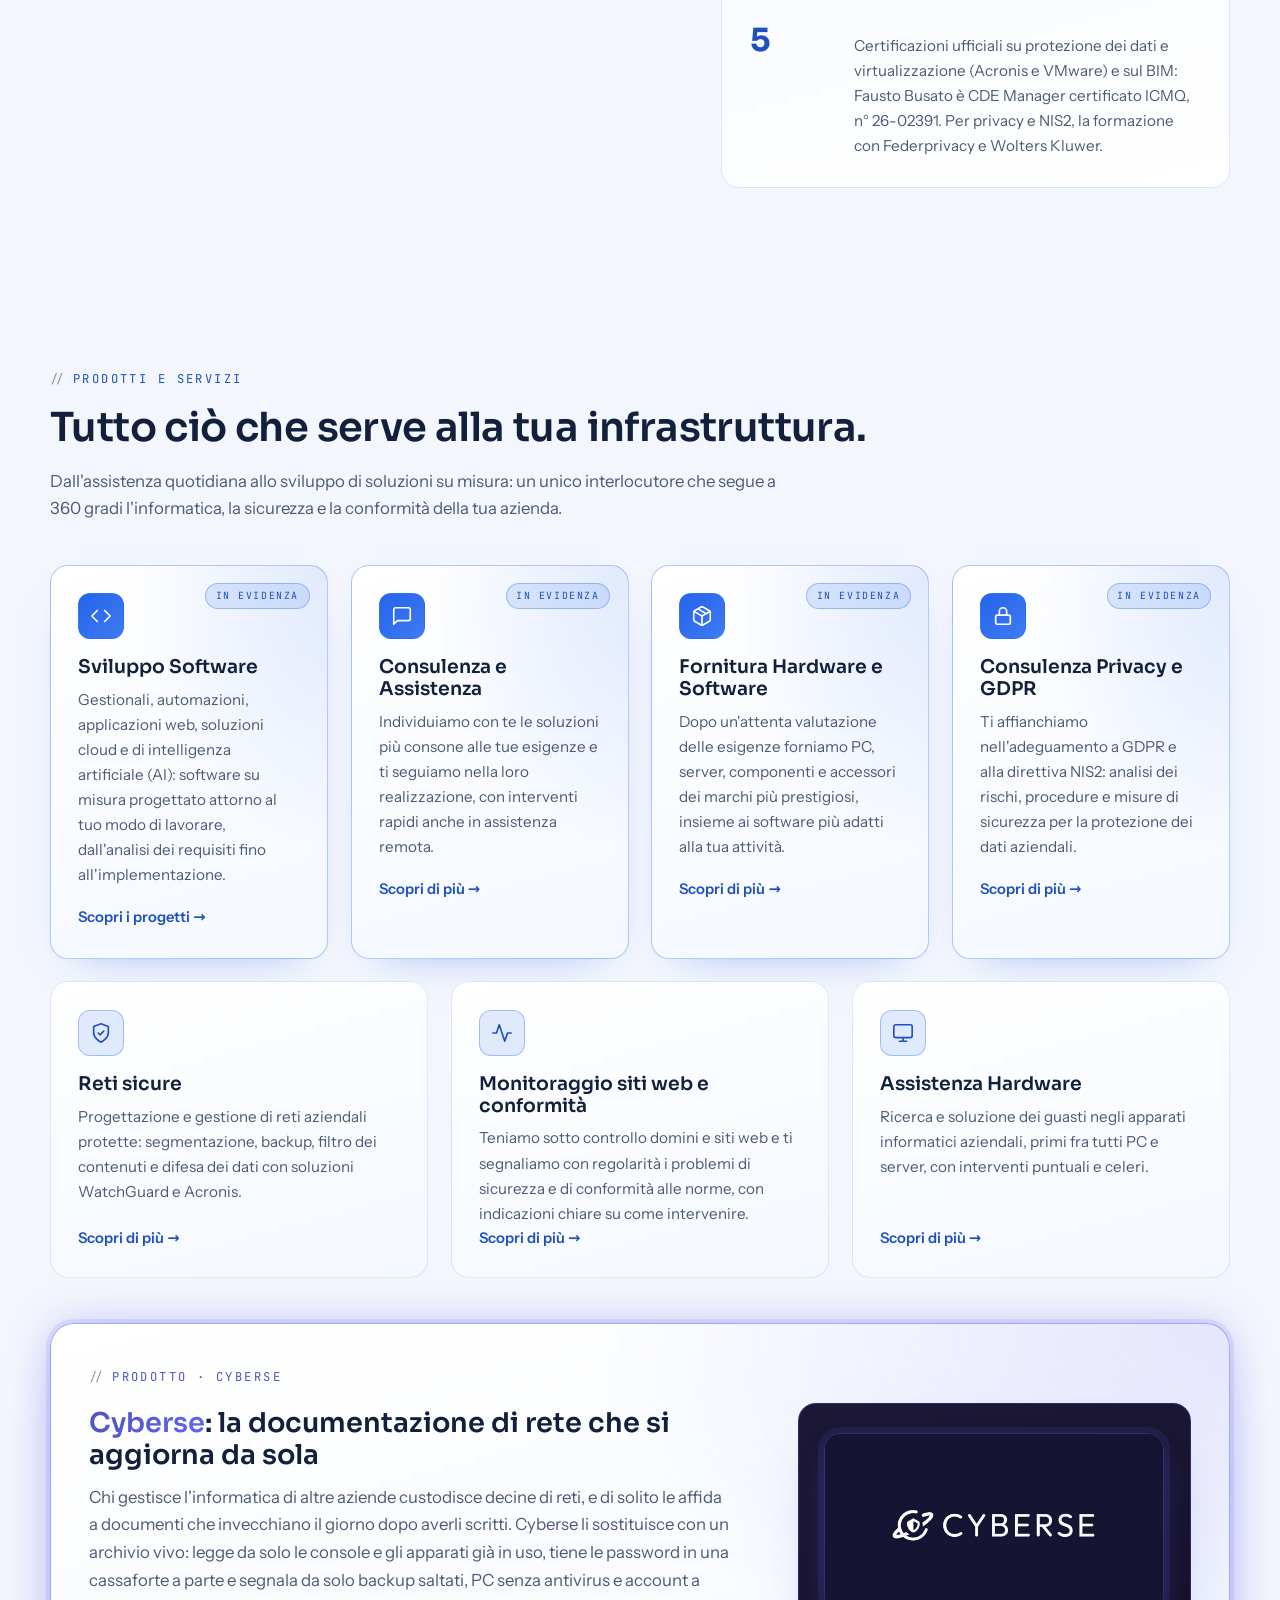
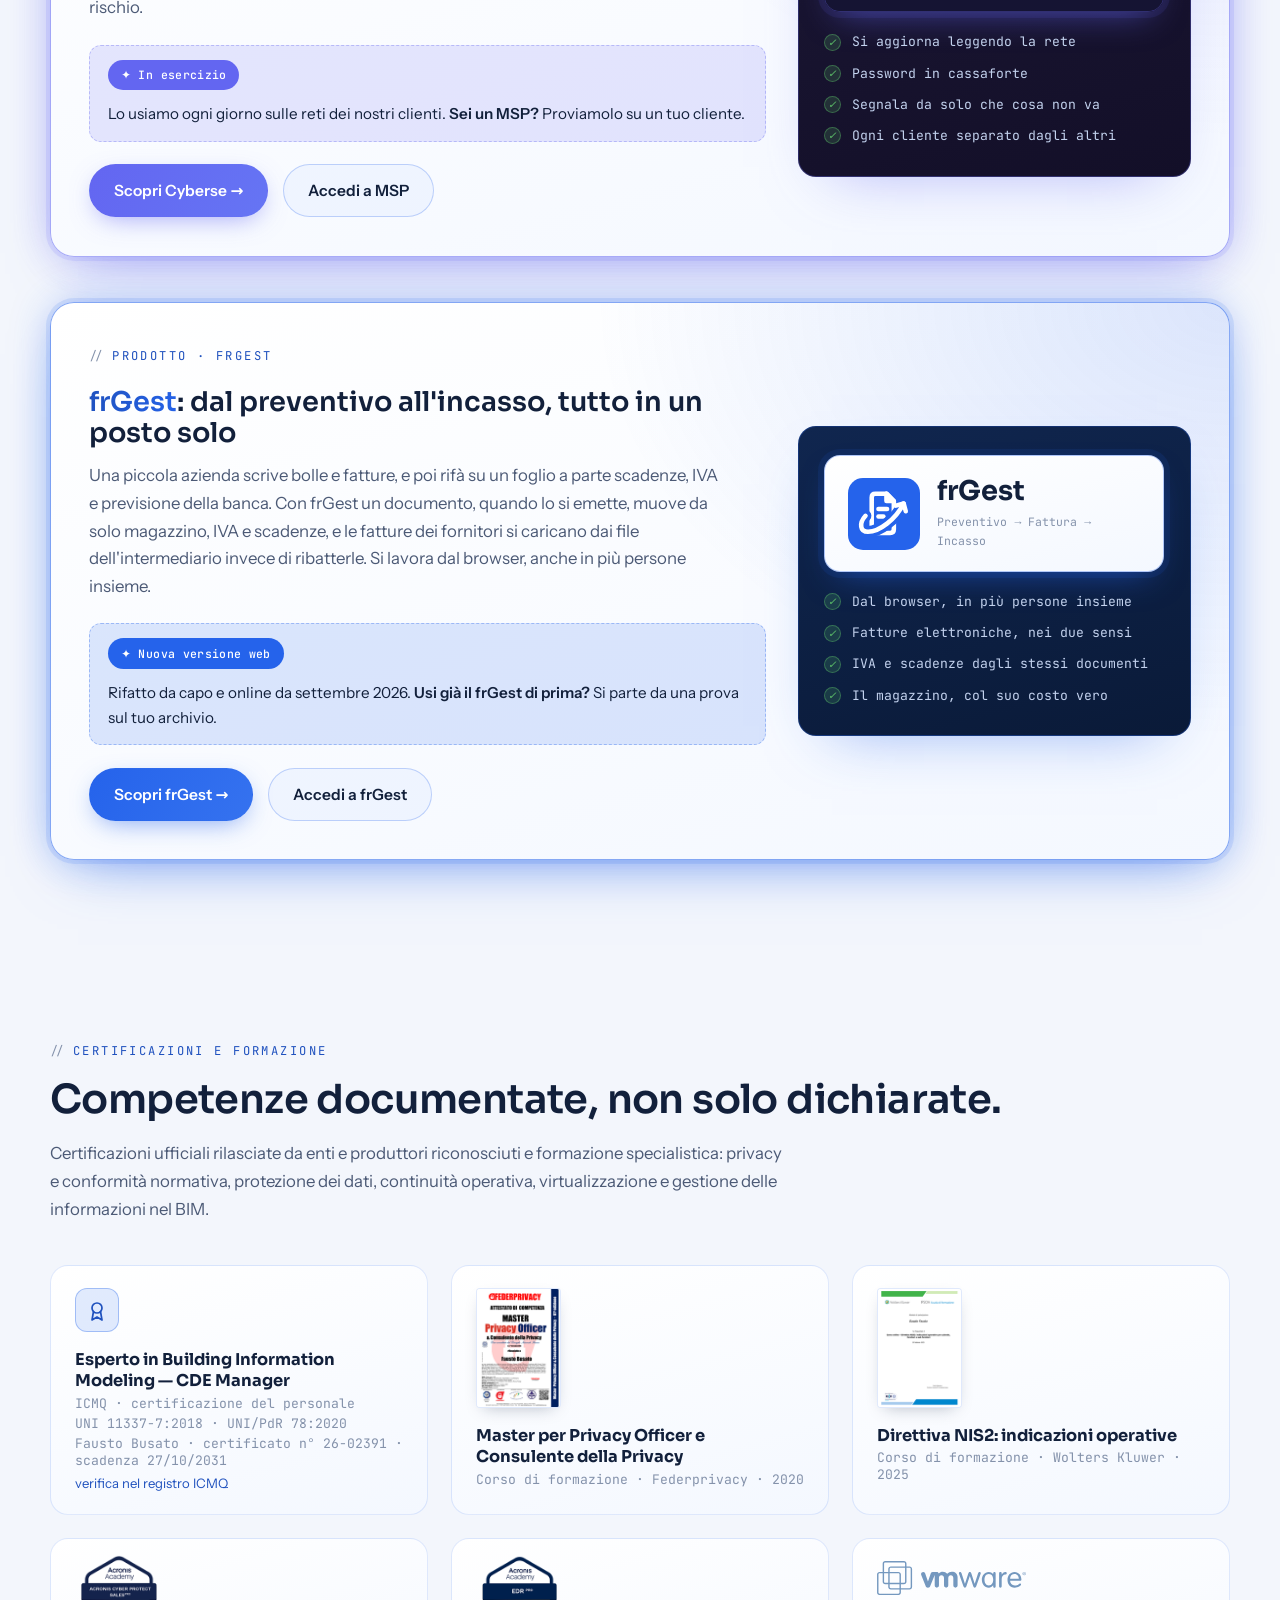
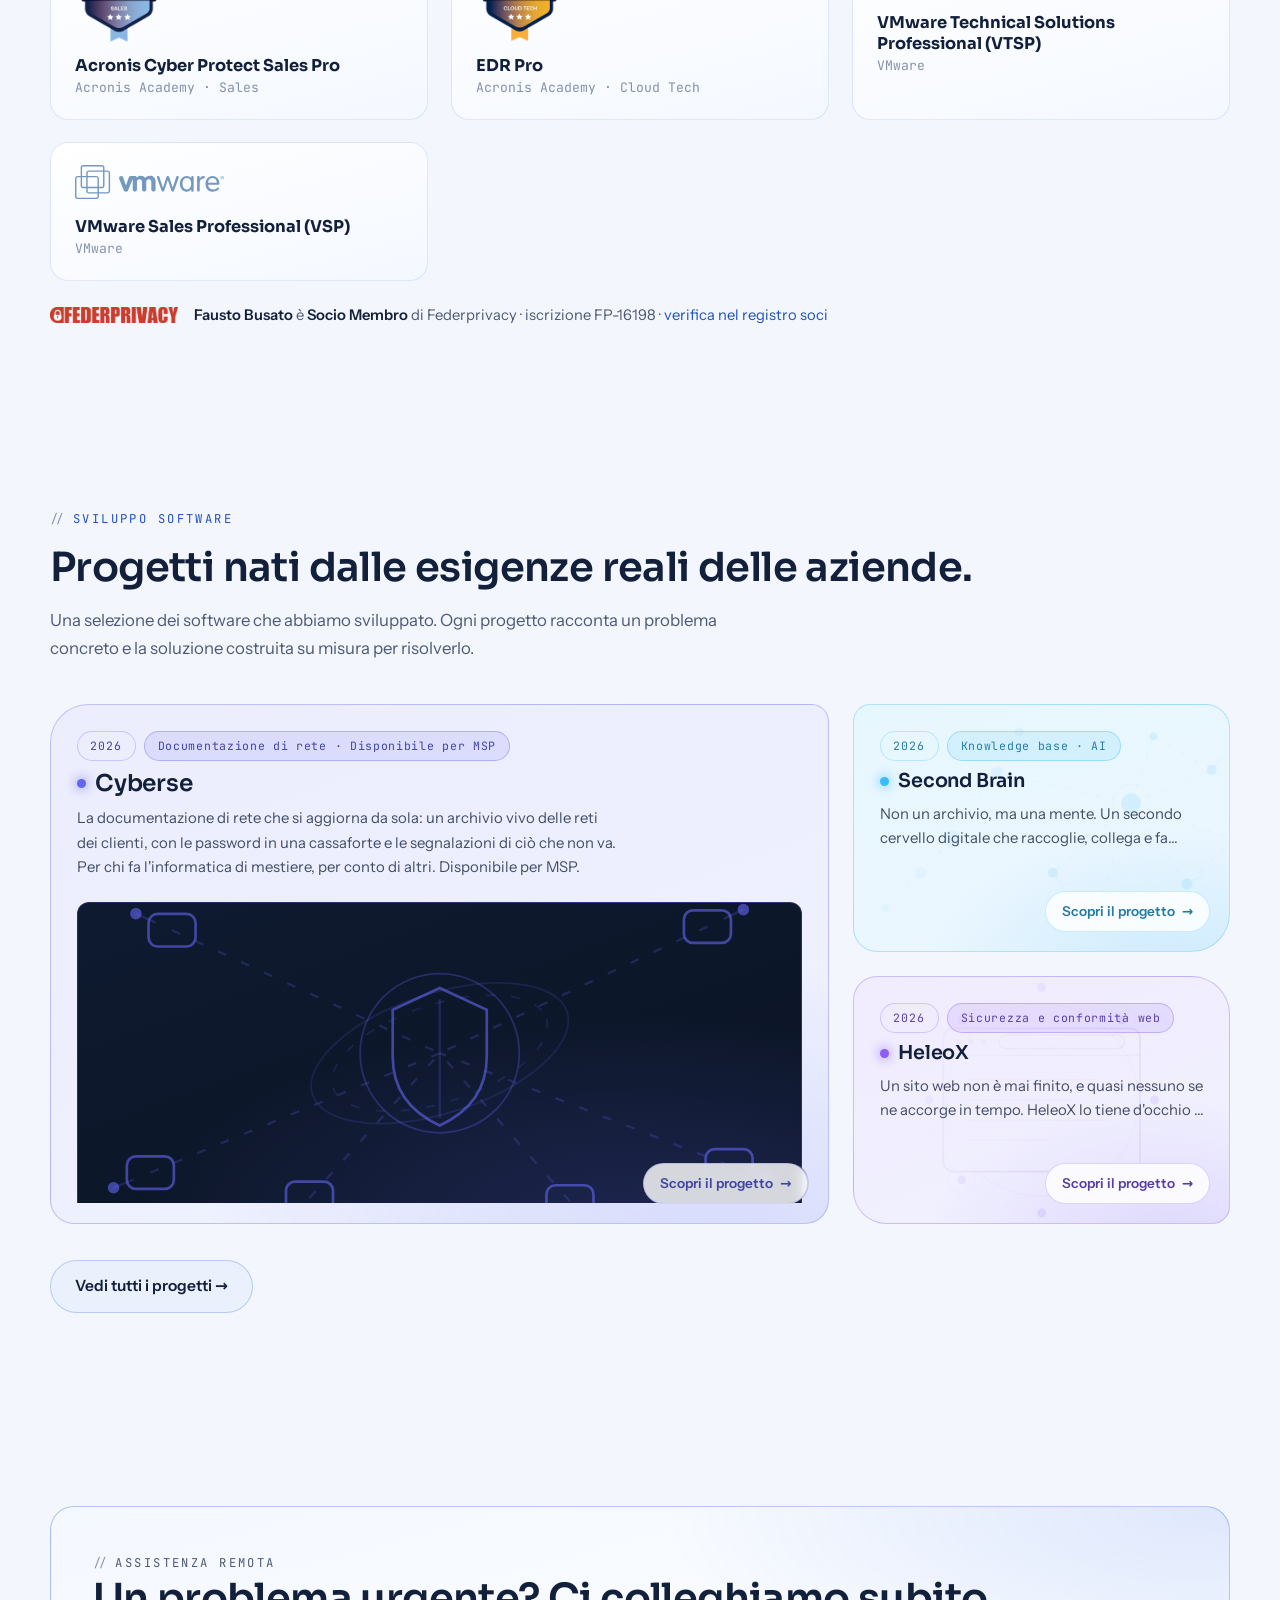
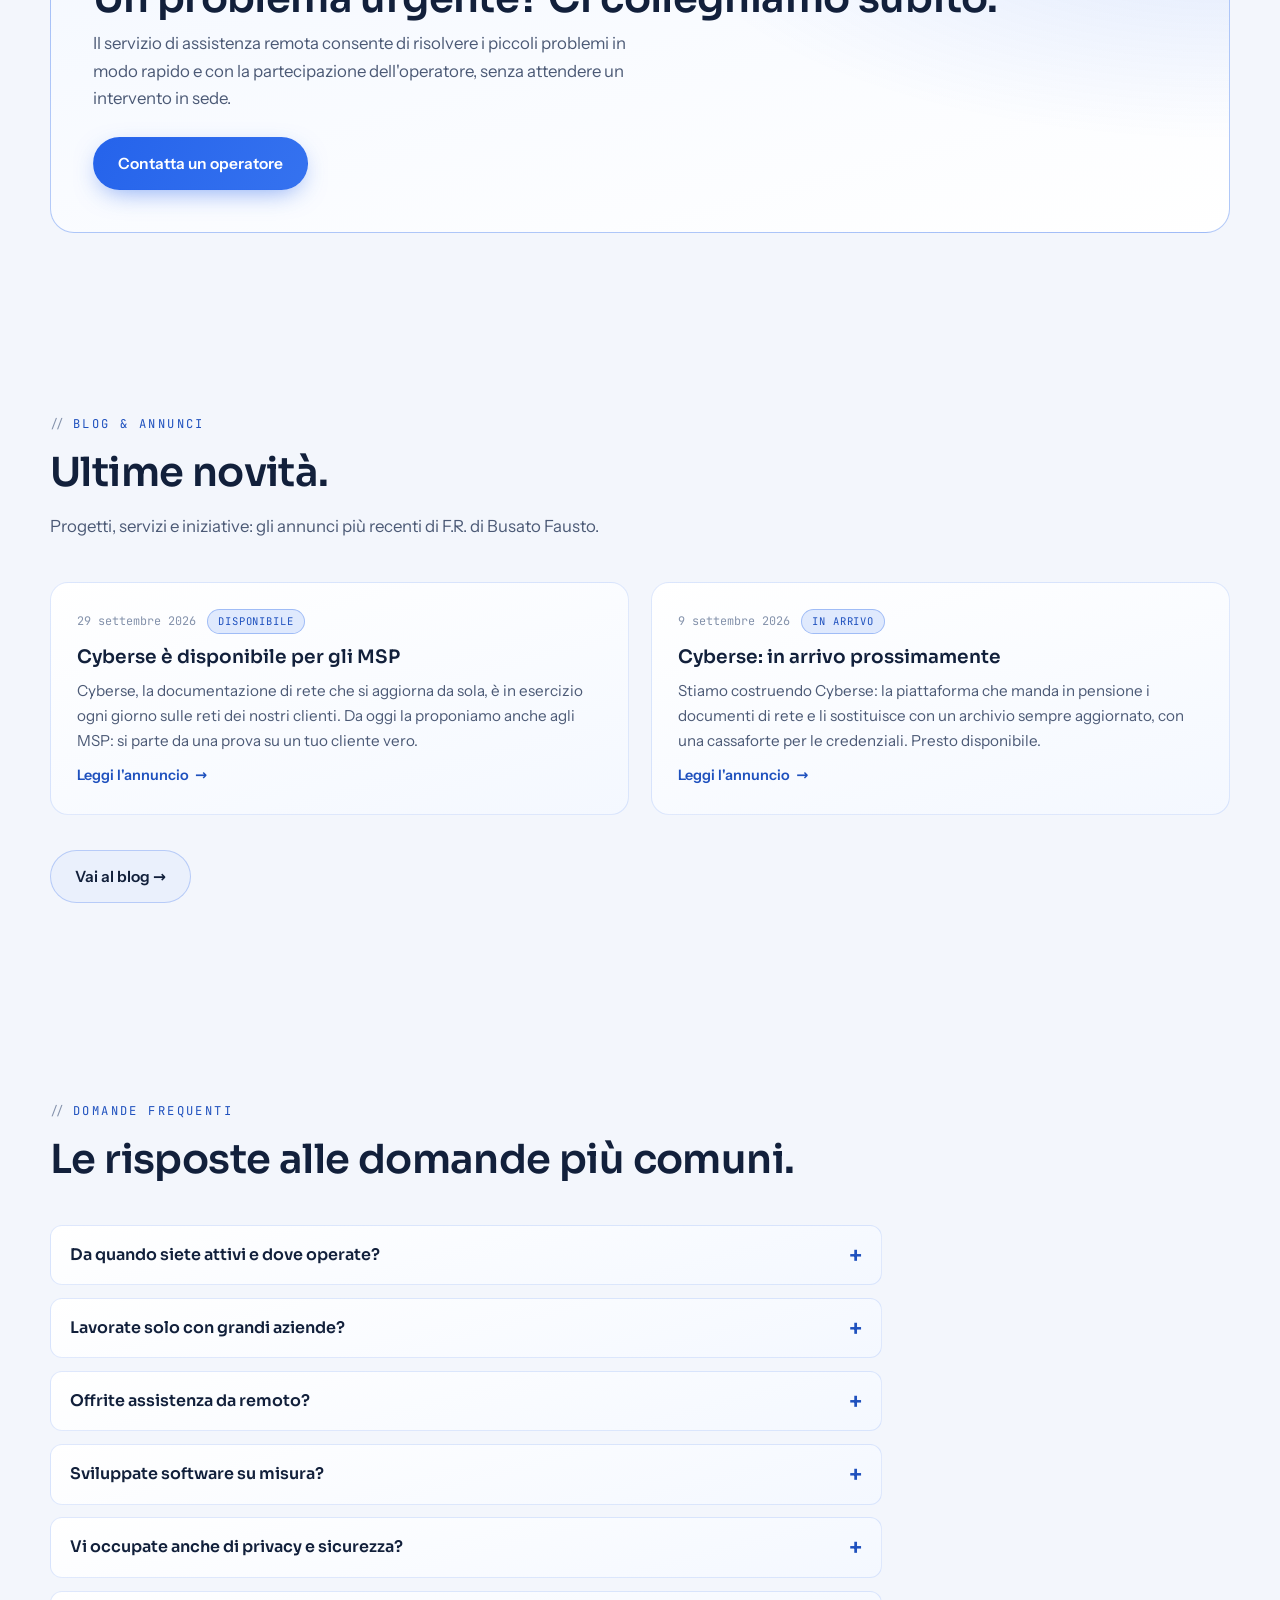
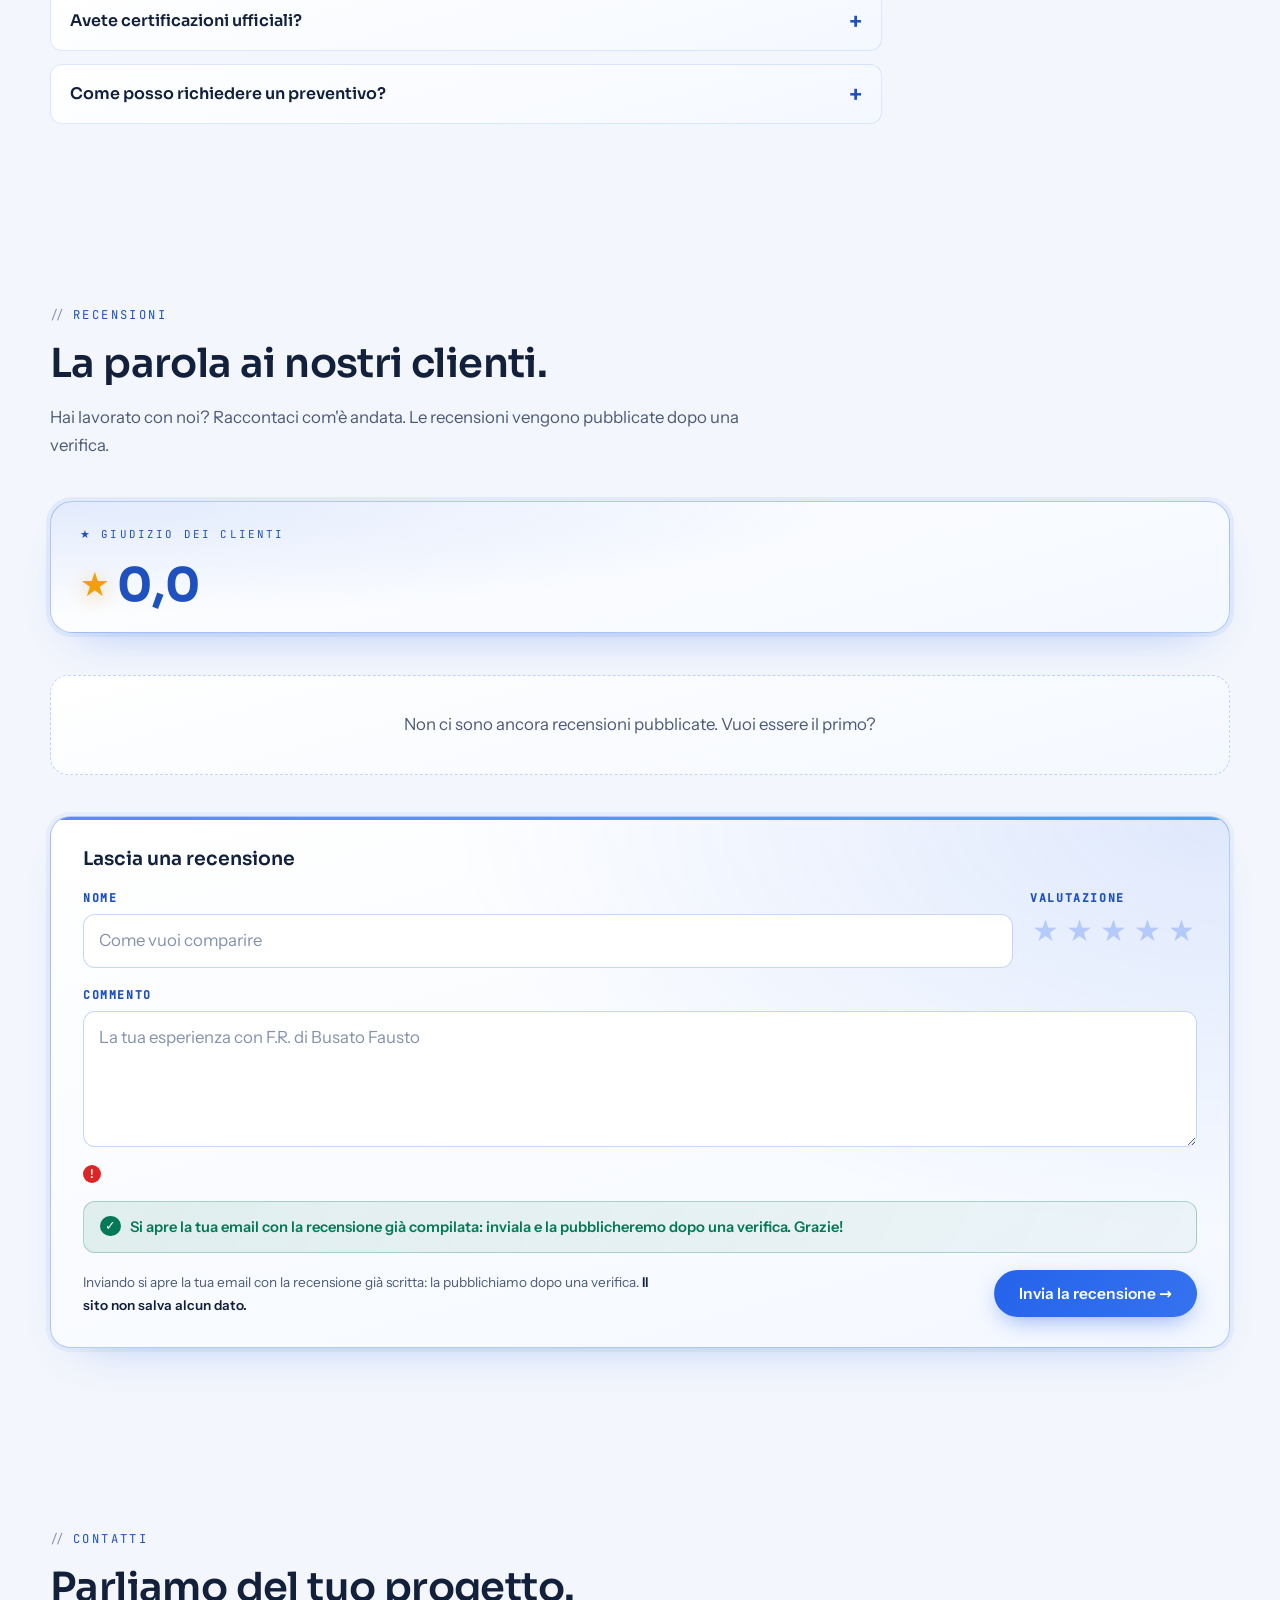
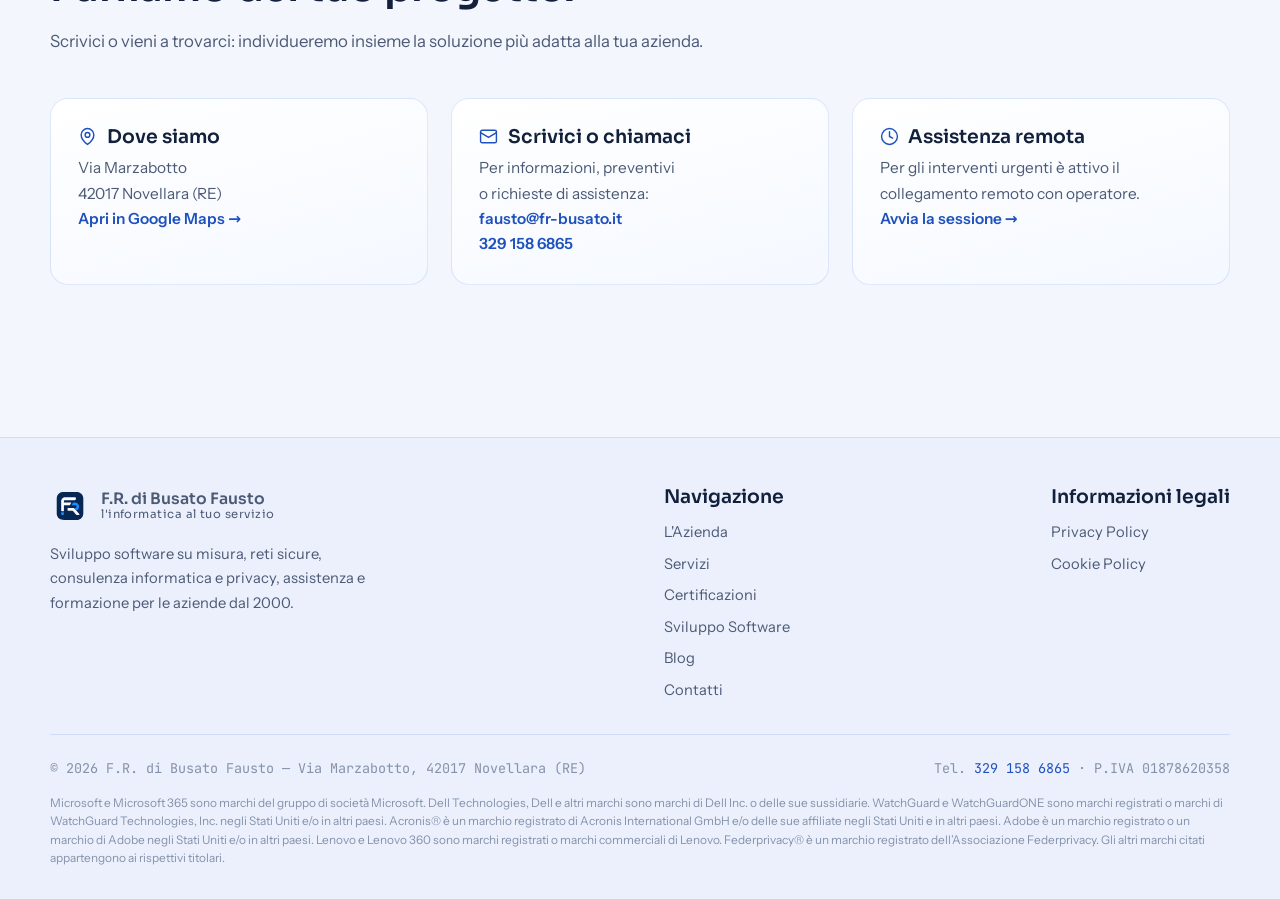
==== commit 7e5ae2b2: "Posizionamento: indirizzo e telefono come sulla scheda Google, canonico sulle pagine dinamiche - Piè" ====
--- a/index.html
+++ b/index.html
@@ -36,10 +36,13 @@
     "url": "https://www.fr-busato.it/",
     "image": "https://www.fr-busato.it/assets/img/og-card.jpg",
     "email": "fausto@fr-busato.it",
+    "telephone": "+39 329 158 6865",
     "vatID": "IT01878620358",
     "foundingDate": "2000",
+    "hasMap": "https://maps.google.com/maps?cid=2408211525822770398",
     "address": {
       "@type": "PostalAddress",
+      "streetAddress": "Via Marzabotto",
       "addressLocality": "Novellara",
       "addressRegion": "RE",
       "postalCode": "42017",
@@ -533,14 +536,14 @@
             <svg viewBox="0 0 24 24" fill="none" stroke="currentColor" stroke-width="1.8" stroke-linecap="round" stroke-linejoin="round" aria-hidden="true"><path d="M20 10c0 6-8 12-8 12S4 16 4 10a8 8 0 0 1 16 0z"/><circle cx="12" cy="10" r="3"/></svg>
             Dove siamo
           </h3>
-          <p>Novellara (RE)<br>Italia</p>
+          <p>Via Marzabotto<br>42017 Novellara (RE)<br><a href="https://maps.google.com/maps?cid=2408211525822770398" target="_blank" rel="noopener noreferrer">Apri in Google Maps →</a></p>
         </div>
         <div class="contatto rivela" data-ritardo="1">
           <h3>
             <svg viewBox="0 0 24 24" fill="none" stroke="currentColor" stroke-width="1.8" stroke-linecap="round" stroke-linejoin="round" aria-hidden="true"><rect x="2" y="4" width="20" height="16" rx="2"/><path d="m22 7-10 6L2 7"/></svg>
-            Scrivici
+            Scrivici o chiamaci
           </h3>
-          <p>Per informazioni, preventivi<br>o richieste di assistenza:<br><a href="mailto:fausto@fr-busato.it">fausto@fr-busato.it</a></p>
+          <p>Per informazioni, preventivi<br>o richieste di assistenza:<br><a href="mailto:fausto@fr-busato.it">fausto@fr-busato.it</a><br><a href="tel:+393291586865">329 158 6865</a></p>
         </div>
         <div class="contatto rivela" data-ritardo="2">
           <h3>
@@ -588,8 +591,8 @@
         </div>
       </div>
       <div class="footer-legale">
-        <span>© <span id="anno-corrente"></span> F.R. di Busato Fausto — Novellara (RE)</span>
-        <span>P.IVA 01878620358</span>
+        <span>© <span id="anno-corrente"></span> F.R. di Busato Fausto — Via Marzabotto, 42017 Novellara (RE)</span>
+        <span>Tel. <a href="tel:+393291586865">329 158 6865</a> · P.IVA 01878620358</span>
       </div>
       <p class="footer-marchi">Microsoft e Microsoft 365 sono marchi del gruppo di società Microsoft. Dell Technologies, Dell e altri marchi sono marchi di Dell Inc. o delle sue sussidiarie. WatchGuard e WatchGuardONE sono marchi registrati o marchi di WatchGuard Technologies, Inc. negli Stati Uniti e/o in altri paesi. Acronis® è un marchio registrato di Acronis International GmbH e/o delle sue affiliate negli Stati Uniti e in altri paesi. Adobe è un marchio registrato o un marchio di Adobe negli Stati Uniti e/o in altri paesi. Lenovo e Lenovo 360 sono marchi registrati o marchi commerciali di Lenovo. Federprivacy® è un marchio registrato dell’Associazione Federprivacy. Gli altri marchi citati appartengono ai rispettivi titolari.</p>
     </div>
